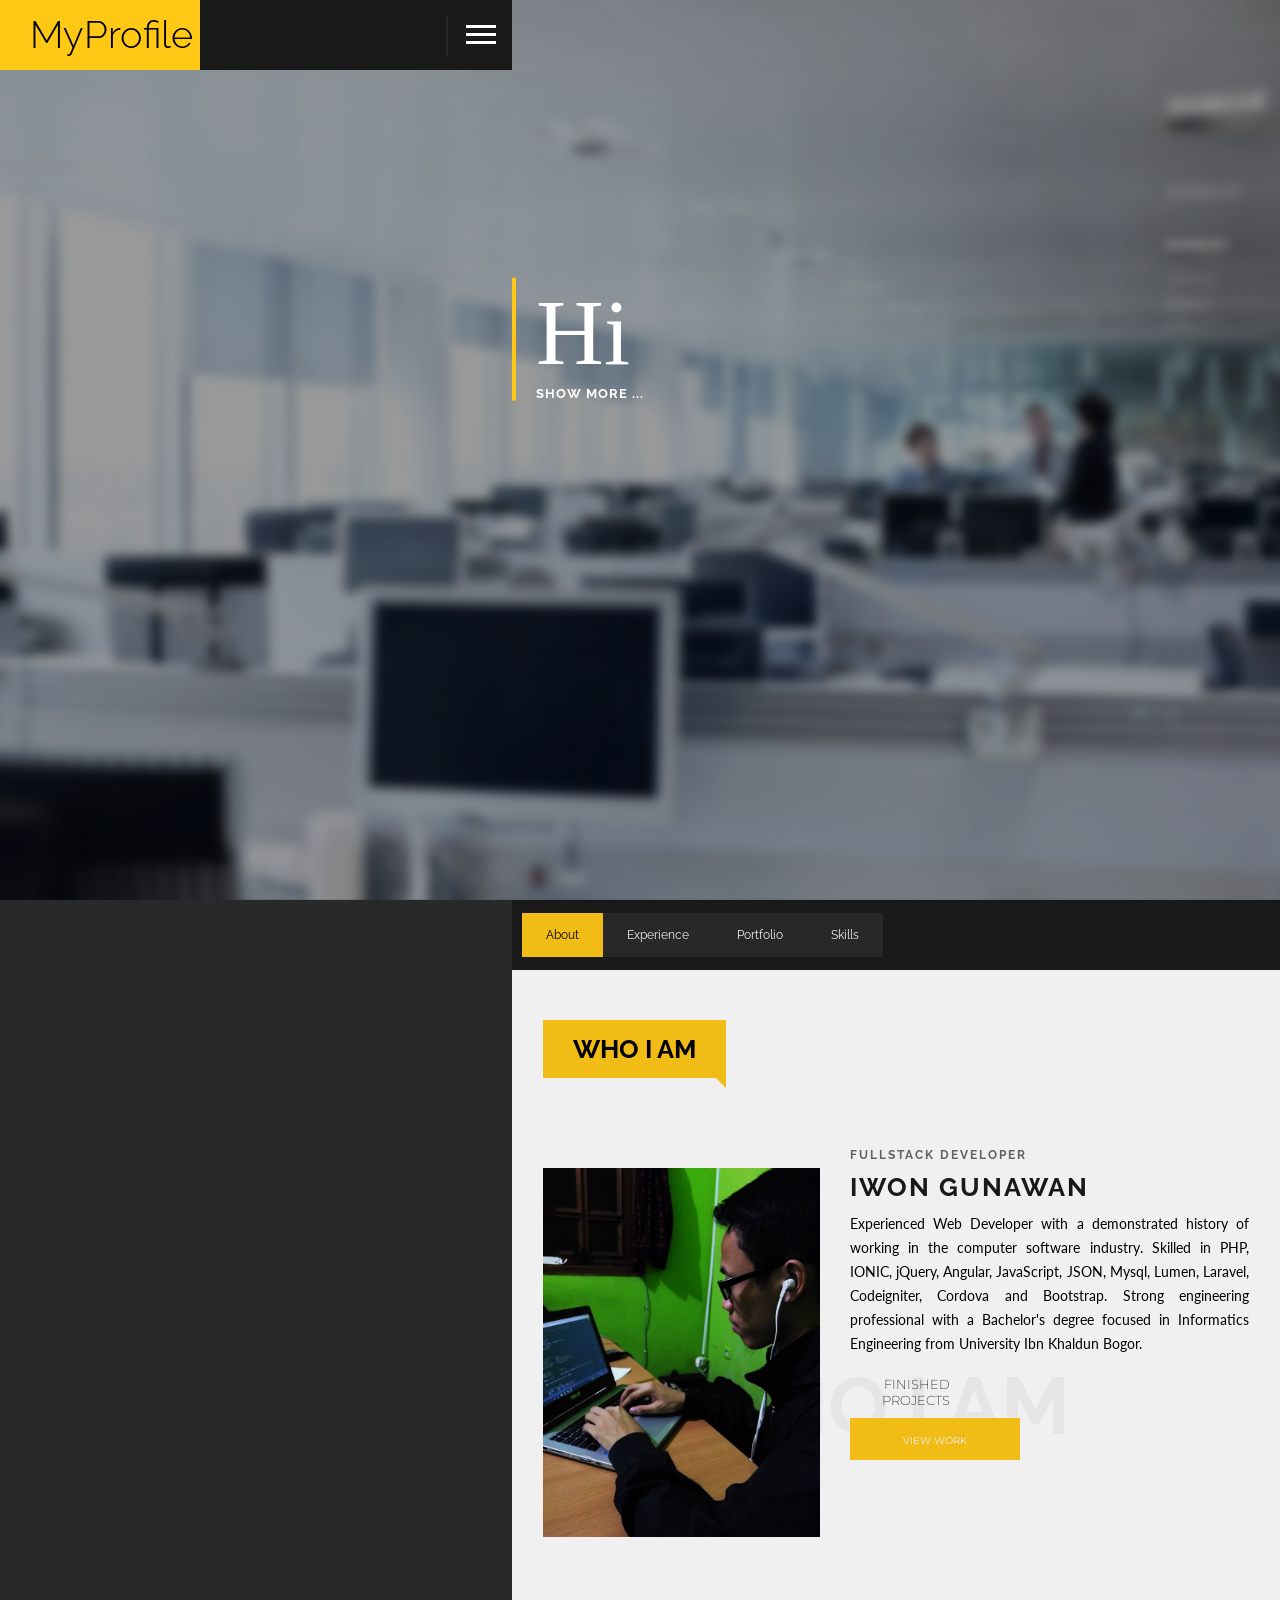
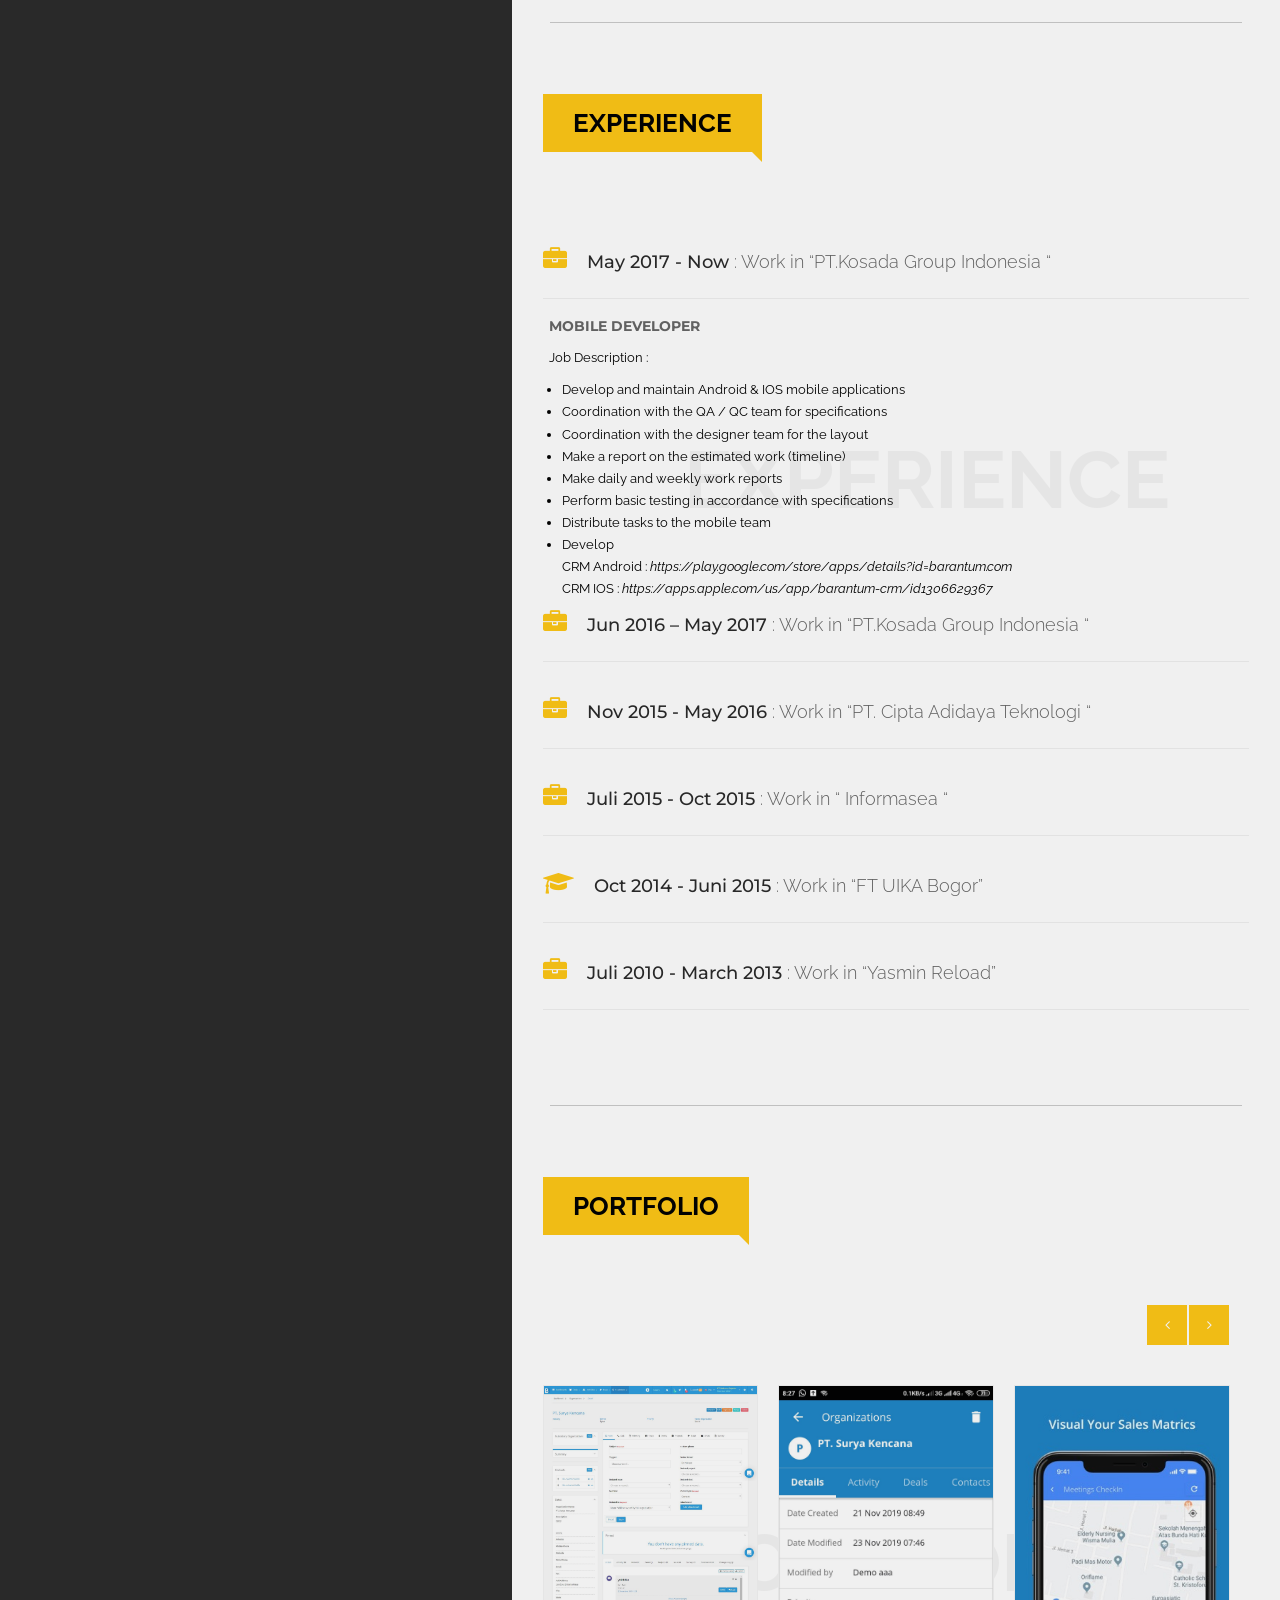
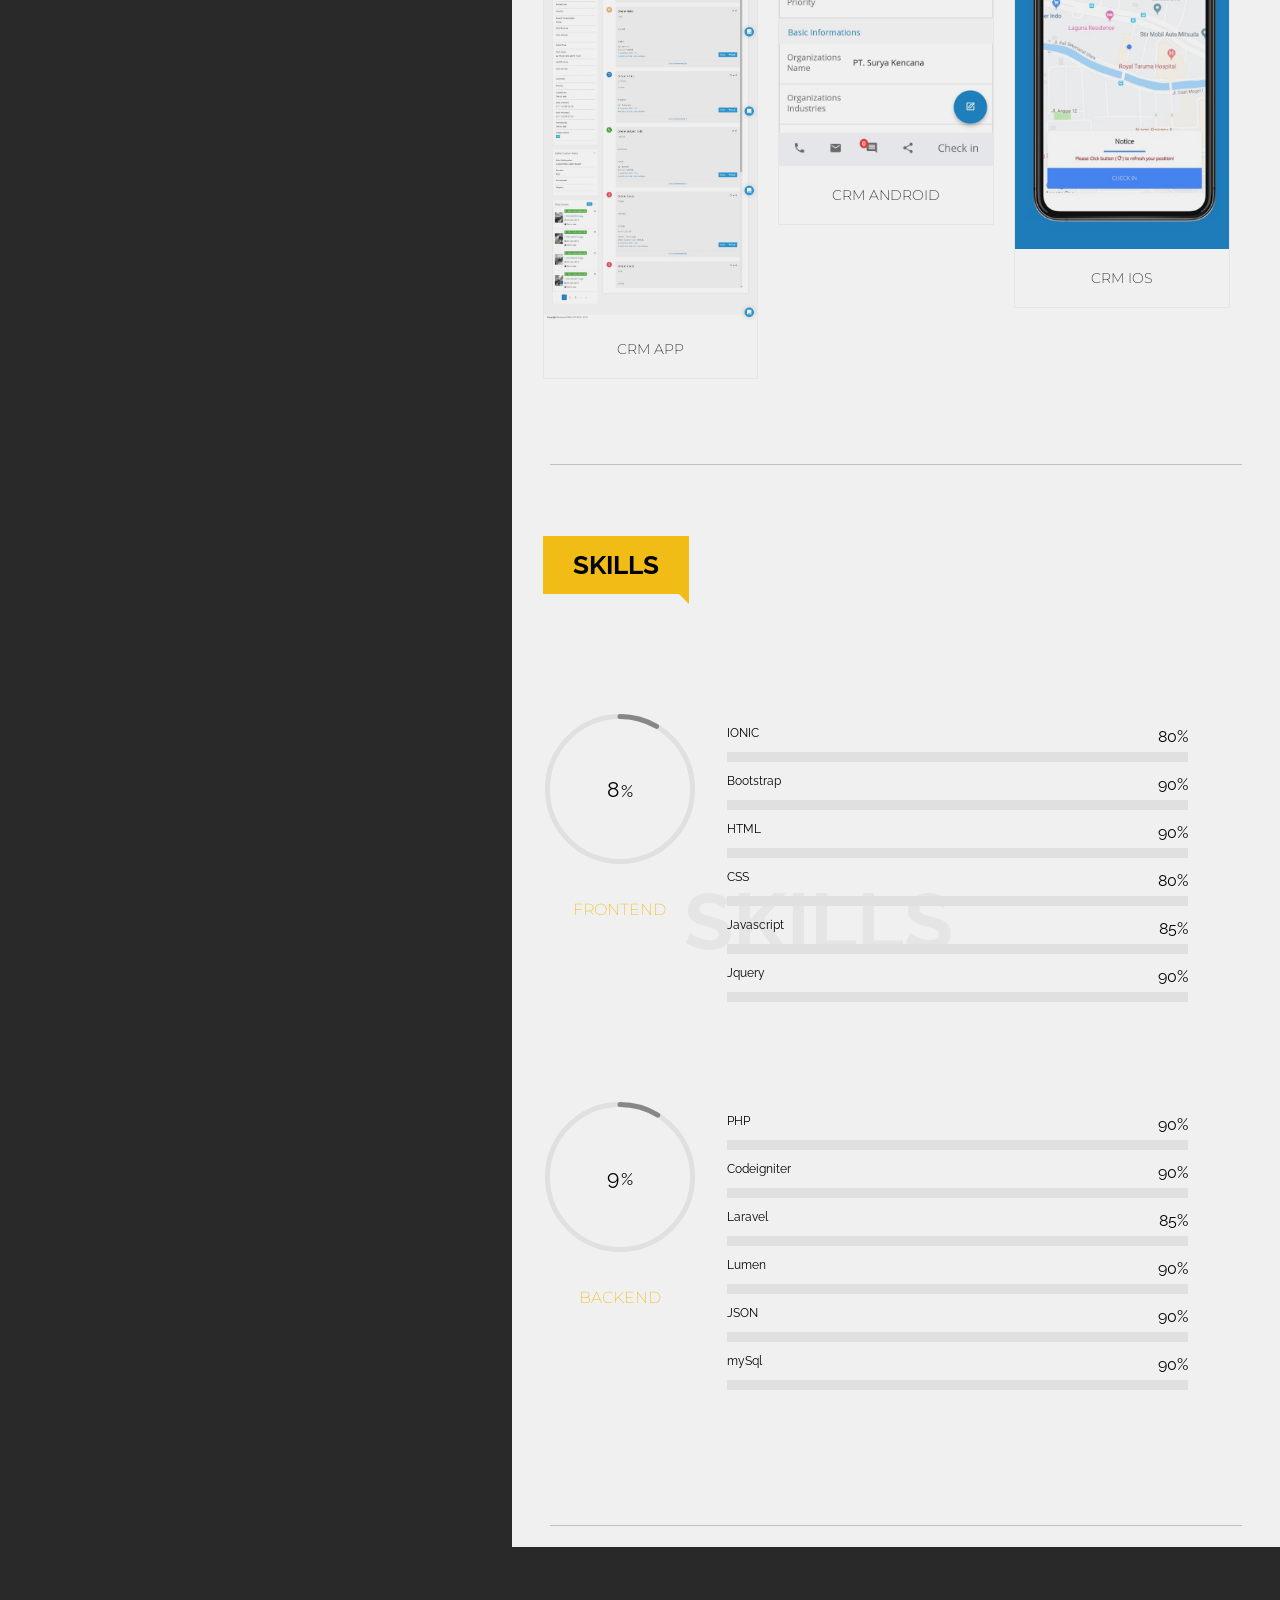
==== index.html @ 625cc757 "Merge branch 'master' of https://github.com/IwonGunawan/iwongunawan.github.io # Conflicts: #	index.h" ====
<!DOCTYPE html>
<html class="no-js"  dir="ltr" lang="en-US">
<head>
  <meta charset="utf-8" />
  <meta name="viewport" content="width=device-width, initial-scale=1.0, minimum-scale=1.0, maximum-scale=1.0, user-scalable=no">
  
  <title>My Profile</title>       
  <link rel="shortcut icon" href="image/icon/favicon_logo.png" type="image/x-icon" />
	
  <link rel='stylesheet' href="css/custome.css" type="text/css" >
  <link rel='stylesheet' href='css/styles.css' id='contact-form-7-css' type='text/css' media='all' />
  <link rel='stylesheet' href='css/reset.css' id='reset-css' type='text/css' media='all' />
  <link rel='stylesheet' href='css/plugins.css' id='plugins-css' type='text/css' media='all' />
  <link rel='stylesheet' href='css/style.css' id='style-css' type='text/css' media='all' />
  <link rel='stylesheet' href='css/color.css' id='color-css' type='text/css' media='all' />
  <link rel="stylesheet" type="text/css" href='vendor/font-awesome-4.7.0/css/font-awesome.min.css'>

  <script type='text/javascript' src='js/jquery.js'></script>
  <script type='text/javascript' src='js/jquery-migrate.min.js'></script>
<body>

<!--================= LOADING START ================-->
<div class="loader-holder">
    <div class="loader-inner loader-vis">
        <div class="loader"></div>
    </div>
</div>
		
<div id="main">
    <!--=============== HEADER ===============-->	
    <header>
        <div class="logo-holder">
        <a href="#" >
            <h2>MyProfile</h2>
        </a>
        </div>
        <div class="nav-button">
        <span  class="nos"></span>
        <span class="ncs"></span>
        <span class="nbs"></span>
        </div>
    </header>
    <!-- END HEADER -->

    <div id="wrapper">
        <div class="content-holder scale-bg2">

          <!--=============== LEFT NAVIGATION===============-->
					<div class="nav-inner isDown">
						<div class="nav-decor nav-decor-tl"></div>
						<div class="nav-decor nav-decor-br"></div>
						<div class="overlay"></div>
						<nav>
							<!-- start main nav -->
							<ul class="">
								<li id="menu-item-216"  class="menu-item menu-item-type-post_type menu-item-object-page" > <a class="custom-scroll-link" href="#about-2" data-toggle="my-scrollspy-2">
									About</a></li>
								<li id="menu-item-219"  class="menu-item menu-item-type-post_type menu-item-object-page" > <a class="custom-scroll-link" href="#resume" data-toggle="my-scrollspy-2">
									Resume</a></li>
								<li id="menu-item-221"  class="menu-item menu-item-type-post_type menu-item-object-page" > <a class="custom-scroll-link" href="#portfolio" data-toggle="my-scrollspy-2">
									Portfolio</a></li>
								<li id="menu-item-223"  class="menu-item menu-item-type-post_type menu-item-object-page" > <a class="custom-scroll-link" href="#skills" data-toggle="my-scrollspy-2">
									Skills</a></li>
							</ul>
						</nav>      
					</div>
					<!-- END LEFT-NAVIGATION -->

          <!--=============== PAGE FIRST : Hi===============-->
          <div class="hero-wrapper">
						<div class="section-parallax" data-top-bottom="transform: translateY(450px);" data-bottom-top="transform: translateY(-450px);">
						    <div class="media-container">
					        <div class='bg' style=background-image:url('image/1970-offfice.jpg') width='1200' height='793'></div>								
					        <div class="overlay"></div>
						    </div>
							
							<div class="hero-title">
					        <div class="hero-wrap" data-top-bottom="transform: translateY(-150px);" data-bottom-top="transform: translateY(150px);">
					            <h3>Hi</h3>
					            <div class="clearfix"></div>
					            <h4><a href="#sec1" class="custom-scroll-link">Show More ...</a></h4>
					        </div>
					    </div>
						</div>          
					</div>
					<!-- END PAGE-FIRST -->

          <div class="fixed-column">
              <div class="bg-wrapper">
              <div class="bg bg-scroll"></div>
              <div class="overlay"></div>
              <div class="bg-title"><span></span></div>
              </div>
          </div>
            
          <div class="wrapper-inner home-wrap">
		          <!--=============== SCROLL PAGE NAVIGATION ===============-->
              <div class="scroll-nav-holder">
                <nav class="scroll-nav">
                	<!-- 
                		data-bgscr="assets/images/frontend/aboutus.jpg"
                		1257832_97691437.jpg
                		it-services.jpg
                		about_us_Comp.jpg
                		-->
						    <ul>								     
						      <li>
										<a class="scroll-link fbgs" href="#about-2" data-bgscr="" data-bgtex="About Me">
										<span>About</span></a></li>																     
								  <li>
										<a class="scroll-link fbgs" href="#resume" data-bgscr="" data-bgtex="My Experience">
										<span>Experience</span></a></li>																     
								  <li>
										<a class="scroll-link fbgs" href="#portfolio" data-bgscr="" data-bgtex="My Portfolio">
										<span>Portfolio</span></a></li>																	     
								  <li>
										<a class="scroll-link fbgs" href="#skills" data-bgscr="" data-bgtex="My skills">
										<span>Skills</span></a></li>									
						    </ul>
								</nav>                
							</div>
							<!-- END SCROLL-PAGE-NAVIGATION -->


              <div class="content" id="sec1">
			          <!--=============== ABOUT ===============-->
								<section id="about-2">
								    
									<div class="container">
										<div class="section-title">
											<div class="sect-subtitle" data-top-bottom="transform: translateY(-300px);" data-bottom-top="transform: translateY(300px);">
												<span>Who i am</span>
											</div>
											<h3>Who i am </h3>
										</div>
																
										<div class="wrapper-content">			
											<div  class="vc_row wpb_row vc_row-fluid">
												<div class="vc_col-sm-5 wpb_column vc_column_container ">
													<div class="wpb_wrapper">
													<div class="sec-image post-media ">
													<img src="image/image1.jpg" style="width:;height:;float:none;margin:;padding:;position:inherit;top:;bottom:;right:;left:;" alt="img" class="img-responsive"/>
													</div>
													</div> 
												</div> 
												<div class="vc_col-sm-7 wpb_column vc_column_container ">
													<div class="wpb_wrapper">
													   <div class="text-title ">
															 <h2 id="about_name" style="font-size: 12px">FullStack Developer</h2>
														 </div>
												           
													   <div class="text-title ">
															 <h3 id="about_jobs">
															 	Iwon Gunawan
															 </h3>
														 </div>
												            
													     <div class="sec-text ">
													     	<p id="about_content">
													     		Experienced Web Developer with a demonstrated history of working in the computer software industry. Skilled in PHP, IONIC, jQuery, Angular, JavaScript, JSON, Mysql, Lumen, Laravel, Codeigniter, Cordova and Bootstrap. Strong engineering professional with a Bachelor's degree focused in Informatics Engineering from University Ibn Khaldun Bogor. 
													     	</p>
												           
													    <div class="sec-button">
																<div class="inline-facts-holder">
																	<div class="inline-facts">
																		<div class="milestone-counter">
																			<div class="stats animaper">
																				<div class="num" data-content="27" data-num="27"></div><h6>Finished projects</h6>
																			</div>
																		</div>
																	</div>
																</div>
																<a class="btn hide-icon" href="#" target="_blank" id="about_view"><i class="fa fa-angle-right"></i><span>View Work</span></a>
															</div>

													</div> 
												</div> 
											</div>		
										</div>	
									</div>                    
								</section> 
								<!-- END ABOUT -->
								
								<div class="section-separator2"></div>

			          <!--=============== RESUME ===============-->
                <section id="resume">
									<div class="container">
										<div class="section-title">
											<div class="sect-subtitle" data-top-bottom="transform: translateY(-300px);" data-bottom-top="transform: translateY(300px);">
											<span>Experience</span>
											</div>
										    <h3>Experience</h3>
										</div>	
										
										<div class="wrapper-content">			
										<div  class="vc_row wpb_row vc_row-fluid">
										<div class="vc_col-sm-12 wpb_column vc_column_container ">
										<div class="wpb_wrapper">
										<div class="sec-resume "><div class="accordion" data-name="1">
											<div class="accordion-title transition">
												<h5><a href="#"><i class="fa fa-briefcase"></i>May 2017 - Now <span> : </span><span>Work in &#8220;PT.Kosada Group Indonesia &#8220;</span></a></h5></div>
												<div class="accordion-inner">
													<h4><b>Mobile Developer</b></h4>

														Job Description :
														<ul>
															<li>Develop and maintain Android & IOS mobile applications</li>
															<li>Coordination with the QA / QC team for specifications</li>
															<li>Coordination with the designer team for the layout</li>
															<li>Make a report on the estimated work (timeline)</li>
															<li>Make daily and weekly work reports</li>
															<li>Perform basic testing in accordance with specifications</li>
															<li>Distribute tasks to the mobile team</li>
															<li>Develop <br/>
																CRM Android : <i>https://play.google.com/store/apps/details?id=barantum.com</i> <br />
																CRM IOS : <i>https://apps.apple.com/us/app/barantum-crm/id1306629367</i>
															</li>
														</ul>
												</div>

											<div class="accordion-title transition">
												<h5><a href="#"><i class="fa fa-briefcase"></i>Jun 2016 – May 2017<span> : </span><span>Work in &#8220;PT.Kosada Group Indonesia &#8220;</span></a></h5></div>
												<div class="accordion-inner">
													<h4><b>Web Developer</b></h4>

														Job Description :
														<ul>
															<li>Develop and maintain CRM applications</li>
															<li>Make a report on the estimated work (timeline)</li>
															<li>Make daily and weekly work reports</li>
															<li>Develop <br/>
																Landing Page : <i>https://barantum.com/</i> <br />
																CRM Apps : <i>https://crm.barantum.com/</i> <br/>
																Admin Barantum : <i>https://admin.barantum.com/</i> <br/>
															</li>
														</ul>
												</div>

											<div class="accordion-title transition">
												<h5><a href="#"><i class="fa fa-briefcase"></i>Nov 2015 - May 2016 <span> : </span><span>Work in &#8220;PT. Cipta Adidaya Teknologi &#8220;</span></a></h5></div>
												<div class="accordion-inner">
													<h4><b>Mobile Developer</b></h4>

														Job Description :
														<ul>
															<li>Develop and maintain applications</li>
															<li>Make a report on the estimated work (timeline)</li>
															<li>Make daily and weekly work reports</li>
															<li>coordination with client</li>
															<li>presentation of the results of system development</li>
															<li>Develop <br/>
																e-letter LEMSANEG<br />
																bank soal LEMSANEG<br />
																e-absensi LEMSANEG<br />
															</li>
														</ul>
												</div>

											<div class="accordion-title transition">
												<h5><a href="#"><i class="fa fa-briefcase"></i>Juli 2015 - Oct 2015 <span> : </span><span>Work in &#8220; Informasea &#8220;</span></a></h5></div>
												<div class="accordion-inner">
													<h4><b>Mobile Programming</b></h4>

														Job Description :
														<ul>
															<li>Develop and maintain Informasea.com applications</li>
															<li>Make a report on the estimated work (timeline)</li>
															<li>Make daily and weekly work reports</li>
															<li>Develop <br/>
																informasea app : <i>https://informase.com</i> <br />
																informasea alpha : <i>https://alpha.informasea.com</i> <br/>
																informasea agent : <i>https://agent.informasea.com</i>
															</li>
														</ul>
												</div>
											
											<div class="accordion-title transition">
												<h5><a href="#"><i class="fa fa-graduation-cap"></i>Oct 2014 - Juni 2015 <span> : </span><span>Work in &#8220;FT UIKA Bogor&#8221;</span></a></h5></div>
												<div class="accordion-inner">
													<h4><b>Web Programming</b></h4>
												</div>

											<div class="accordion-title transition">
												<h5><a href="#"><i class="fa fa-briefcase"></i>Juli 2010 - March 2013 <span> : </span><span>Work in &#8220;Yasmin Reload&#8221;</span></a></h5></div>
												<div class="accordion-inner">
													<h4><b>Admin Server Pulsa</b></h4>
												</div>


										</div></div>
										</div> 
										</div> 
										</div>
										</div>	
									</div>                    
								</section> 
								<!-- END RESUME -->
              	
              	<div class="section-separator2"></div>
								
			          <!--=============== PORTFOLIO ===============-->
                <section id="portfolio">
									<div class="container">
										<div class="section-title">
											<div class="sect-subtitle" data-top-bottom="transform: translateY(-300px);" data-bottom-top="transform: translateY(300px);">
											<span>Portfolio</span>
											</div>
											<h3>Portfolio</h3>
										</div>
												
									    <div class="wrapper-content">		
											<div  class="vc_row wpb_row vc_row-fluid">
											<div class="vc_col-sm-12 wpb_column vc_column_container ">
											<div class="wpb_wrapper">
											<div class="sec-services ">
												<div class="carous-holder ser-carous-holder">
													<div class=" customNavigation">
														<a class="next-slide transition"><i class="fa fa-angle-right"></i></a>
														<a class="prev-slide transition"><i class="fa fa-angle-left"></i></a>
													</div>
													<div class="clearfix"></div>
														<div class="owl-carousel services-carusel">
																					<div class="item">
																<div class="services-box box-item-holder"><div class="grid-item-holder services-image"><div class="folio-img"></span><img src="image/portfolio/barantum_crm_3.jpg" alt="" /></div></div><div class="services-box-info">
																<h4>CRM App </h4>
																<!-- <p></p> -->
																</div></div>
															</div>
																					<div class="item">
																<div class="services-box box-item-holder"><div class="grid-item-holder services-image"><div class="folio-img"><img src="image/portfolio/barantum_android.jpg" alt="" /></div></div><div class="services-box-info">
																<h4>CRM Android </h4>
																<!-- <p></p> -->
																</div></div>
															</div>
																					<div class="item">
																<div class="services-box box-item-holder"><div class="grid-item-holder services-image"><div class="folio-img"><img src="image/portfolio/barantum_ios.jpg" alt="" /></div></div><div class="services-box-info">
																<h4>CRM IOS </h4>
																<!-- <p></p> -->
																</div></div>
															</div>
																					<div class="item">
																<div class="services-box box-item-holder"><div class="grid-item-holder services-image"><div class="folio-img"></span><img src="image/portfolio/krabatsumbawa.jpg" alt="" /></div></div><div class="services-box-info">
																<h4>Kredit Sahabat Kabupaten Sumbawa </h4>
																</div></div>
															</div>
																					<div class="item">
																<div class="services-box box-item-holder"><div class="grid-item-holder services-image"><a class></a><div class="folio-img"></span><img src="image/portfolio/geoportalbankdata.jpg" alt="" /></div></div><div class="services-box-info">
																<h4>Geoportal Bank Data Kabupaten Sumbawa </h4>
																<!-- <p></p> -->
																</div></div>
															</div>
																					<div class="item">
																<div class="services-box box-item-holder"><div class="grid-item-holder services-image"><div class="folio-img"></span><img src="image/portfolio/barantum_landing_1.jpg" alt="" /></div></div><div class="services-box-info">
																<h4>Barantum Landing Page </h4>
																<!-- <p></p> -->
																</div></div>
															</div>
																					<div class="item">
																<div class="services-box box-item-holder"><div class="grid-item-holder services-image"><div class="folio-img"></span><img src="image/portfolio/barantum_admin.jpg" alt="" /></div></div><div class="services-box-info">
																<h4>Admin Barantum </h4>
																<!-- <p></p> -->
																</div></div>
															</div>
																					<div class="item">
																<div class="services-box box-item-holder"><div class="grid-item-holder services-image"><div class="folio-img"></span><img src="image/portfolio/12_dapok_sumbawa.jpg" alt="" /></div></div><div class="services-box-info">
																<h4>DAPOK BAPPEDA Kab.Sumbawa </h4>
																<!-- <p>DAPOK (Data Pokok) merupakan sebuah sistem yang digunakan oleh BAPPEDA KAB.SUMBAWA untuk memanage dan memonitoring perkembangan data yang ada di kab.sumbawa</p> -->
																</div></div>
															</div>
																					<div class="item">
																<div class="services-box box-item-holder"><div class="grid-item-holder services-image"><div class="folio-img"></span><img src="image/portfolio/11_dapok.jpg" alt="" /></div></div><div class="services-box-info">
																<h4>DAPOK BAPPEDA Kab.Bogor </h4>
																<!-- <p></p> -->
																</div></div>
															</div>
																					<div class="item">
																<div class="services-box box-item-holder"><div class="grid-item-holder services-image"><div class="folio-img"></span><img src="image/portfolio/20_pia.jpg" alt="" /></div></div><div class="services-box-info">
																<h4>Point of Sale </h4>
																<!-- <p>POS merupakan sebuah aplikasi yang digunakan untuk memudahkan bertransaksi, pada umumnya POS digunakan pada Perusahaan Perkantoran, Super/mini market, Restaurant, Hotel atau usaha lainnya.</p> -->
																</div></div>
															</div>
																					<div class="item">
																<div class="services-box box-item-holder"><div class="grid-item-holder services-image"><div class="folio-img"></span><img src="image/portfolio/13_inventory.jpg" alt="" /></div></div><div class="services-box-info">
																<h4>Inventory Gudang PT.Pertamina Training Consulting </h4>
																<!-- <p>Aplikasi inventory ini telah di gunakan oleh Pertamina Training & Consulting yaitu sebuah anak perusahaan PT.Pertamina yang berlokasi di Jakarta Barat.</p> -->
																</div></div>
															</div>
																					<div class="item">
																<div class="services-box box-item-holder"><div class="grid-item-holder services-image"><div class="folio-img"></span><img src="image/portfolio/19_lemsaneg.jpg" alt="" /></div></div><div class="services-box-info">
																<h4>Sistem Informasi Kediklatan LEMSANED </h4>
																<!-- <p>Sistem Informasi (SI) kediklatan adalah sebuah aplikasi yang digunakan untuk manajemen proses kediklatan yang ada di Pusdiklat Lembaga Sandi Negara (Lemsaneg) Ciseeng Kab.Bogor</p> -->
																</div></div>
															</div>
																					<div class="item">
																<div class="services-box box-item-holder"><div class="grid-item-holder services-image"><div class="folio-img"></span><img src="image/portfolio/14_perpustakaan.jpg" alt="" /></div></div><div class="services-box-info">
																<h4>Sistem Informasi Perpustakaan UIKA </h4>
																<!-- <p></p> -->
																</div></div>
															</div>
																					<div class="item">
																<div class="services-box box-item-holder"><div class="grid-item-holder services-image"><div class="folio-img"></span><img src="image/portfolio/16_keminfo.jpg" alt="" /></div></div><div class="services-box-info">
																<h4>Lomba Redesign Website Kominfo </h4>
																<!-- <p></p> -->
																</div></div>
															</div>
																					<div class="item">
																<div class="services-box box-item-holder"><div class="grid-item-holder services-image"><div class="folio-img"></span><img src="image/portfolio/15_sari_asih.jpg" alt="" /></div></div><div class="services-box-info">
																<h4>Lomba Redesign Website RS.Sari Asih </h4>
																<!-- <p></p> -->
																</div></div>
															</div>
																					<div class="item">
																<div class="services-box box-item-holder"><div class="grid-item-holder services-image"><div class="folio-img"></span><img src="image/portfolio/1_fkim.jpg" alt="" /></div></div><div class="services-box-info">
																<h4>Portal Berita FKIM UIKA </h4>
																<!-- <p></p> -->
																</div></div>
															</div>
																					<div class="item">
																<div class="services-box box-item-holder"><div class="grid-item-holder services-image"><div class="folio-img"></span><img src="image/portfolio/18_rumah_taaruf.jpg" alt="" /></div></div><div class="services-box-info">
																<h4>Sistem Informasi Rumah Taaruf </h4>
																<!-- <p></p> -->
																</div></div>
															</div>
																					<div class="item">
																<div class="services-box box-item-holder"><div class="grid-item-holder services-image"><div class="folio-img"></span><img src="image/portfolio/17_skpi_uika.jpg" alt="" /></div></div><div class="services-box-info">
																<h4>SKPI UIKA Bogor </h4>
																<!-- <p>skpi merupakan surat keterangan pendamping ijazah yang berfungsi bagi alumni untuk mendampingi ijazah yang sudah didapat.</p> -->
																</div></div>
															</div>
																					<div class="item">
																<div class="services-box box-item-holder"><div class="grid-item-holder services-image"><div class="folio-img"></span><img src="image/portfolio/10_kornita.jpg" alt="" /></div></div><div class="services-box-info">
																<h4>Pesta sains SMA Kornita Bogor </h4>
																<!-- <p></p> -->
																</div></div>
															</div>
																					<div class="item">
																<div class="services-box box-item-holder"><div class="grid-item-holder services-image"><div class="folio-img"></span><img src="image/portfolio/9_ekindos.jpg" alt="" /></div></div><div class="services-box-info">
																<h4>E-Kinerja Dosen FT UIKA Bogor </h4>
																<!-- <p></p> -->
																</div></div>
															</div>
																					<div class="item">
																<div class="services-box box-item-holder"><div class="grid-item-holder services-image"><div class="folio-img"></span><img src="image/portfolio/8_sp_penyakit.jpg" alt="" /></div></div><div class="services-box-info">
																<h4>Sistem Informasi Identifikasi GAY </h4>
																<!-- <p></p> -->
																</div></div>
															</div>
																					<div class="item">
																<div class="services-box box-item-holder"><div class="grid-item-holder services-image"><div class="folio-img"></span><img src="image/portfolio/7_calon_guru.jpg" alt="" /></div></div><div class="services-box-info">
																<h4>Sistem Informasi Seleksi Guru YAYASAN BIRRUL WAALIDAIN Bogor  </h4>
																<!-- <p></p> -->
																</div></div>
															</div>
																					<div class="item">
																<div class="services-box box-item-holder"><div class="grid-item-holder services-image"><div class="folio-img"></span><img src="image/portfolio/4_sipsu.jpg" alt="" /></div></div><div class="services-box-info">
																<h4>Sistem informasi pengarsipan dokumen UIKA Bogor </h4>
																<!-- <p></p> -->
																</div></div>
															</div>
																					<div class="item">
																<div class="services-box box-item-holder"><div class="grid-item-holder services-image"><div class="folio-img"></span><img src="image/portfolio/3_eis.jpg" alt="" /></div></div><div class="services-box-info">
																<h4>Sistem Informasi Identifikasi Penyakit Dinas Kesehatan Kota Bogor </h4>
																<!-- <p></p> -->
																</div></div>
															</div>
																					<div class="item">
																<div class="services-box box-item-holder"><div class="grid-item-holder services-image"><div class="folio-img"></span><img src="image/portfolio/2_sp_tirecord.jpg" alt="" /></div></div><div class="services-box-info">
																<h4>Sistem Rekomendasi Kerusakan Mesin Tirecord PT.Kordsa Global </h4>
																<!-- <p></p> -->
																</div></div>
															</div>
																					<div class="item">
																<div class="services-box box-item-holder"><div class="grid-item-holder services-image"><div class="folio-img"></span><img src="image/portfolio/6_sp_printer.jpg" alt="" /></div></div><div class="services-box-info">
																<h4>Sistem Identifikasi Keruskan Printer di Veneta System </h4>
																<!-- <p></p> -->
																</div></div>
															</div>
																					<div class="item">
																<div class="services-box box-item-holder"><div class="grid-item-holder services-image"><div class="folio-img"></span><img src="image/portfolio/5_kinerja_guru.jpg" alt="" /></div></div><div class="services-box-info">
																<h4>Sistem Informasi Kinerja Guru SMK Permata Bogor </h4>
																<!-- <p></p> -->
																</div></div>
															</div>

														</div></div></div>
											</div> 
											</div> 
											</div>
									    </div>	
									</div>                    
								</section>
								<!-- END PORTFOLIO -->
              	
              	<div class="section-separator2"></div>
	 							
			          <!--=============== SKILLS ===============-->
                <section id="skills">
									<div class="container">
										<div class="section-title">
										    <div class="sect-subtitle" data-top-bottom="transform: translateY(-300px);" data-bottom-top="transform: translateY(300px);">
											<span>Skills</span>
										    </div>
											<h3>Skills</h3>
									    </div>
												
									    <div class="wrapper-content">
													
									    	<div  class="vc_row wpb_row vc_row-fluid">
									<div class="vc_col-sm-12 wpb_column vc_column_container ">
									<div class="wpb_wrapper">
										<div class="piechart-holder animaper " data-skcolor="#8F8F8F">
											<div class="row">
												<div class="piechart col-md-3">
													<span class="chart" data-percent="86"><span class="percent"></span></span>
													<div class="clearfix"></div>
													<div class="skills-description"><h4>Frontend</h4></div>
												</div>

												<div class="col-md-8">
													<div class="skillbar-box animaper">
														<div class="custom-skillbar-title"><span>IONIC </span></div><div class="skill-bar-percent">80%</div><div class="skillbar-bg" data-percent="80%"><div class="custom-skillbar"></div></div>
														<div class="custom-skillbar-title"><span>Bootstrap </span></div><div class="skill-bar-percent">90%</div><div class="skillbar-bg" data-percent="90%"><div class="custom-skillbar"></div></div>
														<div class="custom-skillbar-title"><span>HTML </span></div><div class="skill-bar-percent">90%</div><div class="skillbar-bg" data-percent="90%"><div class="custom-skillbar"></div></div>
														<div class="custom-skillbar-title"><span>CSS </span></div><div class="skill-bar-percent">80%</div><div class="skillbar-bg" data-percent="80%"><div class="custom-skillbar"></div></div>
														<div class="custom-skillbar-title"><span>Javascript </span></div><div class="skill-bar-percent">85%</div><div class="skillbar-bg" data-percent="85%"><div class="custom-skillbar"></div></div>
														<div class="custom-skillbar-title"><span>Jquery </span></div><div class="skill-bar-percent">90%</div><div class="skillbar-bg" data-percent="90%"><div class="custom-skillbar"></div></div>
													</div>
												</div>
											</div>
										</div>

										<div class="piechart-holder animaper " data-skcolor="#8F8F8F">
											<div class="row">
												<div class="piechart col-md-3">
													<span class="chart" data-percent="89"><span class="percent"></span></span>
													<div class="clearfix"></div>
													<div class="skills-description"><h4>Backend</h4></div>
												</div>
												<div class="col-md-8">
													<div class="skillbar-box animaper">
														<div class="custom-skillbar-title"><span>PHP </span></div><div class="skill-bar-percent">90%</div><div class="skillbar-bg" data-percent="90%"><div class="custom-skillbar"></div></div>
														<div class="custom-skillbar-title"><span>Codeigniter </span></div><div class="skill-bar-percent">90%</div><div class="skillbar-bg" data-percent="90%"><div class="custom-skillbar"></div></div>
														<div class="custom-skillbar-title"><span>Laravel </span></div><div class="skill-bar-percent">85%</div><div class="skillbar-bg" data-percent="85%"><div class="custom-skillbar"></div></div>
														<div class="custom-skillbar-title"><span>Lumen </span></div><div class="skill-bar-percent">90%</div><div class="skillbar-bg" data-percent="90%"><div class="custom-skillbar"></div></div>
														<div class="custom-skillbar-title"><span>JSON </span></div><div class="skill-bar-percent">90%</div><div class="skillbar-bg" data-percent="90%"><div class="custom-skillbar"></div></div>
														<div class="custom-skillbar-title"><span>mySql </span></div><div class="skill-bar-percent">90%</div><div class="skillbar-bg" data-percent="90%"><div class="custom-skillbar"></div></div>
													</div>
												</div>
											</div>
										</div>

									</div> 
									</div> 
									</div>
										
									    </div>	
									</div>                    
								</section>
              	<!-- END SKILLS -->
              	
              	<div class="section-separator2"></div>   
		     	 	 	</div> <!-- end .content -->
          </div>  <!-- end .wrapper-inner home-wrap --> 

          <div class="height-emulator"></div>	                 
            

          <footer>
            <div class="container">
					    <div class="row">
					        <div class="col-md-4"><div id="custom_social_dewidget-1" class="widget footer-info spo-footer-widget text-left widget_custom_social_dewidget">
					            <h4 class="spo-footer-widget-title">Find me</h4>
					            <div class="footer-social">
				                <ul>
			                    <li><a href="https://github.com/IwonGunawan" target="_blank"><i class="fa fa-github"></i></a></li>
			                    <li><a href="https://www.facebook.com/igun91" target="_blank"><i class="fa fa-facebook"></i></a></li>
			                    <li><a href="https://twitter.com/iwon_n" target="_blank"><i class="fa fa-twitter"></i></a></li>
			                    <li><a href="https://www.linkedin.com/in/iwon-gunawan-6988b1106?trk=hp-identity-headline" target="_blank"><i class="fa fa-linkedin"></i></a></li>
				                </ul>
					            </div></div>
					        </div>
					        <div class="col-md-4"><div id="custom_contact_dewidget-1" class="widget footer-info spo-footer-widget text-left widget_custom_contact_dewidget">
					            <h4 class="spo-footer-widget-title">Contact info</h4>
					            <ul class="footer-contacts">
				                <li><a href=""><i class="fa fa-phone"></i> +6289-884-293-90</a></li>
				                <li><a href=""><i class="fa fa-motorcycle"></i> Bogor, Jawa Barat</a></li>
				                <li><a href="" style="text-transform:lowercase"><i class="fa fa-envelope-o"></i> iwongunawan@gmail.com</a></li>
					            </ul></div>
					        </div>
					    </div> <!-- .row -->
						</div> <!-- .container -->
    				
						<div class="to-top-holder copyright" >
							<div class="container">
							<p style="text-transform:lowercase">
							©2016 Developed by <a href="#" target="_blank">dot</a> | Page Rendered : 0.0493 seconds
							</p>
							<div class="to-top"> <i class="fa fa-angle-double-up"></i></div>
							</div>
						</div> <!-- .to-top-holder copyright -->          
					</footer>
 
        </div> <!-- .content-holder scale-bg2 -->
    </div> <!-- .wrapper -->
</div> <!-- .main -->


<link rel='stylesheet' href='css/js_composer.css' id='js_composer_front-css' type='text/css' media='all' />
<script type='text/javascript' src='js/comment-reply.min.js'></script>
<script type='text/javascript' src='js/jquery.form.min.js'></script>
<script type='text/javascript' src='js/scripts.js'></script>
<script type='text/javascript' src='js/jquery.min.js'></script>
<script type='text/javascript' src='js/plugins.js'></script>
<script type='text/javascript' src='js/scripts2.js'></script>
<script type='text/javascript' src='js/custom.js'></script>
<script type='text/javascript' src='js/js_composer_front.js'></script>

</body>
</html>
---- css/custome.css ----
img.wp-smiley,
img.emoji {
	display: inline !important;
	border: none !important;
	box-shadow: none !important;
	height: 1em !important;
	width: 1em !important;
	margin: 0 .07em !important;
	vertical-align: -0.1em !important;
	background: none !important;
	padding: 0 !important;
}

.recentcomments a {
	display:inline !important;
	padding:0 !important;
	margin:0 !important;
}

.sect-subtitle span {
    font-size: 80px!important;
}

/*about-2.php*/
#about_name {
		margin:;padding:; color:#666666; font-size:14px; font-weight:bold; line-height:; text-align:left; text-transform:uppercase;
	}
#about_jobs {
	margin:;padding:; color:#191919; font-size:26px; font-weight:bold; line-height:; text-align:left; text-transform:uppercase;
}
#about_content {
	margin:;padding:; color:; font-size:; font-weight:normal; line-height:; text-align:justify; text-transform:none;
}
#about_content_second {
	margin:;padding:; color:; font-size:; font-weight:normal; line-height:; text-align:justify; text-transform:none;
}
#about_view {
	margin:;padding:; background:; color:; border:; border-radius:; font-size:; font-weight:normal; float:left;text-transform:uppercase;
}
#about_blank {
	width:100%;height:50px;float:left; background:; position:inherit; margin:; padding:; border:; border-radius:;
}

.hero-title h4 {
    font-size: 13px !important;
}

.inline-facts h6 {
	margin-top: unset;
	font-family: unset;
	text-transform: unset;
}	

.accordion .accordion-inner ul li {
	float: unset !important;
}
---- css/styles.css ----
div.wpcf7 {
	margin: 0;
	padding: 0;
}

div.wpcf7-response-output {
	margin: 2em 0.5em 1em;
	padding: 0.2em 1em;
}

div.wpcf7 .screen-reader-response {
	position: absolute;
	overflow: hidden;
	clip: rect(1px, 1px, 1px, 1px);
	height: 1px;
	width: 1px;
	margin: 0;
	padding: 0;
	border: 0;
}

div.wpcf7-mail-sent-ok {
	border: 2px solid #398f14;
}

div.wpcf7-mail-sent-ng {
	border: 2px solid #ff0000;
}

div.wpcf7-spam-blocked {
	border: 2px solid #ffa500;
}

div.wpcf7-validation-errors {
	border: 2px solid #f7e700;
}

span.wpcf7-form-control-wrap {
	position: relative;
}

span.wpcf7-not-valid-tip {
	color: #f00;
	font-size: 1em;
	display: block;
}

.use-floating-validation-tip span.wpcf7-not-valid-tip { 
	position: absolute;
	top: 20%;
	left: 20%;
	z-index: 100;
	border: 1px solid #ff0000;
	background: #fff;
	padding: .2em .8em;
}

span.wpcf7-list-item {
	margin-left: 0.5em;
}

.wpcf7-display-none {
	display: none;
}

div.wpcf7 img.ajax-loader {
	border: none;
	vertical-align: middle;
	margin-left: 4px;
}

div.wpcf7 div.ajax-error {
	display: none;
}

div.wpcf7 .placeheld {
	color: #888;
}
---- css/style.css ----
@charset "utf-8";
/*======================================

 [ -Main Stylesheet-
  Theme: Bionick
  Version: 1.0
  Last change: 18/06/2015 ]
  	+++Fonts +++
	++++General Styles++++
	++++Typography ++++
	++++Page preload ++++
	++++Content Styles ++++
	++++Loader ++++
	++++Header ++++
	++++Navigation ++++
	++++Home  ++++
	++++Section title+++++
	++++Button +++++
	++++Slider / Carousel++++
	++++Facts ++++
	++++Resume ++++
	++++Services ++++
	++++Skills  ++++
	++++Testimonials ++++
	++++Footer ++++
	++++Twitter ++++
	++++Portfolio ++++
	++++Share ++++
	++++Contacts ++++
	++++Blog ++++
	++++Responsive ++++
*/
/*-------------Import fonts ---------------------------------------*/
@import url(https://fonts.googleapis.com/css?family=Lato:400,700,900|Raleway:400,800,900,600,700,500|Montserrat:400,700);
@font-face {
    font-family: 'bebas_neuebold';
    src: url('../fonts/bebasneue_bold-webfont.eot');
    src: url('../fonts/bebasneue_bold-webfont.eot?#iefix') format('embedded-opentype'),
         url('../fonts/bebasneue_bold-webfont.woff2') format('woff2'),
         url('../fonts/bebasneue_bold-webfont.woff') format('woff'),
         url('../fonts/bebasneue_bold-webfont.ttf') format('truetype'),
         url('../fonts/bebasneue_bold-webfont.svg#bebas_neuebold') format('svg');
    font-weight: normal;
    font-style: normal;

}
/*-------------General Style---------------------------------------*/
html{
	overflow-x:hidden !important;
	height:100%;
}
body{
	margin: 0;
	padding: 0;
	font-family: 'Raleway', sans-serif;
	font-weight: 400;
	font-size: 12px;
	color: #000;
	background:#292929;
	height:100%;
	text-align:center;
}
@-o-viewport {width: device-width;}
@-ms-viewport {width: device-width;}
@viewport {width: device-width;}
/*--------------Typography--------------------------------------*/
h1 {
	font-size: 4.46666666667em;
	text-transform: uppercase;
	font-weight: 400;
	line-height: 1.17em;
}
h2 {
	font-size: 3.2em;
	font-weight: 300;
}
h3 {
	font-size: 1em;
}
h4 {
	font-size: 0.9em;
	font-weight: 200;
}
h5 {
	font-size: 0.8em;
	font-weight: 200;
}
h6 {
	font-size: 0.6em;
	font-weight: 200;
}
p {
	text-align:left;
	font-size:14px;
	line-height:24px;
	padding-bottom:10px;
	font-family: 'Lato', sans-serif;
	color: #000;
}
blockquote {
	float:left;
	padding: 10px 20px;
	margin: 0 0 20px;
	font-size: 17.5px;
	border-left: 15px solid #eee;
}
blockquote p {
	font-family: Georgia, "Times New Roman", Times, serif;
	font-style:italic;
	color:#494949;
}
/* ---------Content Styles--------------------------------------*/
#main{
	height:100%;
	width:100%;
	position:absolute;
	top:0;
	left:0;
	z-index:2;
	opacity:0;
}
#wrapper{
	height:100%;
	margin-left:0;
	vertical-align:top;
	position: absolute;
	left:0;
	top:0;
	right:0;
	z-index:2;
	width:100%;
}
.content-holder{
	vertical-align: top;
	position: absolute;
	left:0;
	top: 0;
	right: 0;
	z-index: 2;
	height: 100%;
	-webkit-transition: all 300ms linear;
    -moz-transition: all 300ms linear;
    -o-transition: all 300ms linear;
    -ms-transition: all 300ms linear;
    transition: all 300ms linear;
}
.scale-bg2{
	opacity:0;
}
.container{
	max-width: 900px;
	width:92%;
	margin:0 auto;
	position: relative;
	z-index:2;
}
.content {
	width:100%;
	position:relative;
	z-index:2;
	float:left;
	height:100%;
}
.full-height {
	height:100%;
}
.wrapper-inner {
	float:right;
	width:60%;
	position:relative;
	background:#fff;
	padding:150px 0 100px;
	z-index:4;
	opacity:0;
}
.home-wrap {
	padding-top:0;
}
.folio-wrap {
	padding:70px 0 0 0;
	background:#292929;
}
.no-padding {
	padding:0 !important;
}
.full-width-wrap {
	width:100%;
	padding-top:70px !important;
}
.full-width-wrap:before {
	content:'';
	position:absolute;
	right:0;
	width:70%;
	background:#191919;
	top:-70px;
	height:70px;
}
.bg {
	position:absolute;
	top:0;
	left:0;
	width:100%;
	height:100%;
	background-size: cover;
	background-attachment: scroll  ;
	background-position: center  ;
	background-repeat:repeat;
	background-origin: content-box;
}
.full-height-parallax {
	position: absolute;
	top:0;
	left:0;
	width:100%;
	height:100%;
	overflow:hidden;
	z-index:2;
}
.respimg {
	width:100%;
	height:auto;
}
.overlay {
	position:absolute;
	top:0;
	left:0;
	width:100%;
	height:100%;
	background:#000;
	opacity:0.2;
}
section {
	float:left;
	width:100%;
	position:relative;
	padding:50px 0;
}
.align-text {
	text-align:left;
}
.section-parallax {
	position:absolute;
	top:0;
	left:0;
	width:100%;
	height:100%;
}
.no-border {
	border:none !important;
}
/*------ Fixed column-------------------------------------------------*/
.fixed-column {
	position:fixed;
	top:0;
	left:0;
	width:40%;
	height:100%;
	z-index:3;
	opacity:0;
	-webkit-transform: translate3d(0,0,0);
}
.fixed-column .overlay {
	opacity:0.3;
}
.bg-wrapper  {
	position:absolute;
	top:0;
	left:0;
	width:100%;
	height:100%;
	-webkit-transition: all 0.4s  ease-in-out;
	-moz-transition: all 0.4s ease-in-out;
	-o-transition: all 0.4s ease-in-out;
	-ms-transition: all 0.4s   ease-in-out;
	transition: all 0.4s  ease-in-out;
}
.chbg {
	opacity:0.5;
}
.bg-wrapper:before  , .bg-wrapper:after{
	content:'';
	position:absolute;
	bottom:50px;
	left:50px;
	z-index:2;
	background:rgba(255,255,255,0.51);
}
.bg-wrapper:before {
	width:10px;
	height:70%;
}
.bg-wrapper:after {
	width:70%;
	height:10px;
	margin-left:10px;
}
.bg-title {
	position:absolute;
	bottom:90px;
	left:90px;
	font-size:60px;
	text-align:left;
}
.bg-title span {
	float:left;
	line-height:55px;
	max-width:250px;
	color:rgba(255,255,255,0.91);
	font-weight:bold;
	text-transform:uppercase;
}
.bg-title:before {
	content:'';
	position:absolute;
	bottom:-9px;
	left:0;
	width:100%;
	height:4px;
}
/*------ Header-------------------------------------------------*/
header {
	position:fixed;
	top:0;
	left:0;
	width:40%;
	height:70px;
	background:#191919;
	z-index:10;
	-webkit-transform: translate3d(0,0,0);
}
.logo-holder {
	float:left;
	max-width:200px;
	height:70px;
	position:relative;
	padding:0 30px;
	line-height:70px;
}
/*------ loader-------------------------------------------------*/
 .loader-holder {
	 position:fixed;
	 width:50px;
	 height:50px;
	 top:50%;
	 left:50%;
	 margin-top:-20px;
	 margin-left:-20px;
	 z-index:150;
}
.loader-inner {
	top:0;
	left:0;
	position:absolute;
  	width: 50px;
  	height: 50px;
  	z-index:20;
	-webkit-transition: all 0.4s  ease-in-out;
	-moz-transition: all 0.4s ease-in-out;
	-o-transition: all 0.4s ease-in-out;
	-ms-transition: all 0.4s   ease-in-out;
	transition: all 0.4s  ease-in-out;
}
.loader {
	float:left;
	width: 50px;
	height: 50px;
	border-left:10px solid #191919;
	-webkit-animation: load8 1.1s infinite linear;
	animation: load8 1.1s infinite linear;
}
.loader , .loader:after {
	border-radius: 50%;
	width: 40px;
	height: 40px;
}
@-webkit-keyframes load8 {
  0% {
    -webkit-transform: rotate(0deg);
    transform: rotate(0deg);
  }
  100% {
    -webkit-transform: rotate(360deg);
    transform: rotate(360deg);
  }
}
@keyframes load8 {
  0% {
    -webkit-transform: rotate(0deg);
    transform: rotate(0deg);
  }
  100% {
    -webkit-transform: rotate(360deg);
    transform: rotate(360deg);
  }
}
/* ---------Navigation--------------------------------------*/
.nav-inner {
	position:fixed;
	top:0;
	left:0;
	width:40%;
	height:100%;
	z-index:9;
	visibility: hidden;
	-webkit-transition: all 0.4s ease-in-out;
	-moz-transition: all 0.4s ease-in-out;
	-o-transition: all 0.4s ease-in-out;
	-ms-transition: all 0.4s ease-in-out;
	transition: all 0.4s ease-in-out;
	-webkit-transform: perspective(200px) rotateX(-15deg) scale(0.75);
	-moz-transform: perspective(200px) rotateX(-15deg) scale(0.75);
	-o-transform: perspective(200px) rotateX(-15deg) scale(0.75);
	-ms-transform: perspective(200px) rotateX(-15deg) scale(0.75);
	transform: perspective(200px) rotateX(-15deg) scale(0.75);
	opacity:0;
}
.nav-inner:before {
	content:'';
	position:absolute;
	width:60%;
	height:2px;
	left:20%;
	top:50%;
	z-index:2;
	opacity:0.3;
	-webkit-transform: rotate(-45deg);
	-moz-transform: rotate(-45deg);
	-o-transform: rotate(-45deg);
	-ms-transform: rotate(-45deg);
	transform: rotate(-45deg);
}
.nav-inner.menhov:before {
	-webkit-transform: rotate(45deg);
	-moz-transform: rotate(45deg);
	-o-transform: rotate(45deg);
	-ms-transform: rotate(45deg);
	transform: rotate(45deg);
}
.vismen {
	visibility: visible;
	-webkit-transform: perspective(200px) rotateX(0deg) scale(1.0);
	-moz-transform: perspective(200px) rotateX(0deg) scale(1.0);
	-o-transform: perspective(200px) rotateX(0deg) scale(1.0);
	-ms-transform: perspective(200px) rotateX(0deg) scale(1.0);
	transform: perspective(200px) rotateX(0deg) scale(1.0);
	opacity:1;
}
.nav-inner .overlay {
	opacity:0.8;
}
.nav-inner nav {
	width:100%;
	float:left;
	position:relative;
	top:50%;
	-webkit-transform: translate3d(0,0,0);
}
.nav-inner nav li {
	float:left;
	width:100%;
	padding:5px 0;
	position:relative;
}
.nav-inner nav li:before {
	content:'';
	position:absolute;
	top:0;
	left:0;
	width:100%;
	height:100%;
	background:rgba(255,255,255,0.51);
	opacity:0;
}
.nav-inner nav li a {
	color:#fff;
	font-size:24px;
	text-transform:uppercase;
	font-family: 'Montserrat', sans-serif;
	position:relative;
}
.nav-inner nav li a  , .nav-inner nav li:before  , .nav-inner:before , .nav-inner nav li.subnav a i.subnavicon   {
	-webkit-transition: all 200ms linear;
    -moz-transition: all 200ms linear;
    -o-transition: all 200ms linear;
    -ms-transition: all 200ms linear;
    transition: all 200ms linear;
}
.nav-inner nav li:hover:before {
 	opacity:1;
}
.nav-inner nav li.subnav a i.subnavicon {
	position:absolute;
	bottom:6px;
	right:-100%;
	z-index:5;
	color:#fff;
	font-size:12px;
}
.nav-inner nav li.subnav:hover i.subnavicon {
	-webkit-transform: rotate(90deg);
	-moz-transform: rotate(90deg);
	-o-transform: rotate(90deg);
	-ms-transform: rotate(90deg);
	transform: rotate(90deg);
}
.nav-inner nav li.subnav ul li a i.subnavicon {
	display:none;
}
.scroll-nav-holder {
	float:right;
	width:100%;
	line-height:70px;
	background:#191919;
	position:relative;
	z-index:6;
	top:0
}
.scroll-nav {
	float:left;
	margin-left:10px;
}
.scroll-nav li {
	float:left;
}
.scroll-nav li a {
	padding:15px 24px;
	background:#292929;
	color:#fff;
	position:relative;
	overflow:hidden;
}
.scroll-nav li a span {
	position:relative;
	z-index:2;
}
.scroll-nav li a:before , .nav-button span:before {
	content:'';
	position:absolute;
	top:0;
	left:0;
	height:100%;
	width:0;
	z-index:1;
	-webkit-transition: all 0.2s ease-in-out;
	-moz-transition: all 0.2s ease-in-out;
	-o-transition: all 0.2s ease-in-out;
	-ms-transition: all 0.2s ease-in-out;
	transition: all 0.2s ease-in-out;
}
.scroll-nav li a.act-link:before  , .nav-button:hover span:before{
	width:100%;
}
.scroll-nav li a.act-link{
	color:#000;
}
.scroll-nav li a.act-link:hover {
	color:#fff;
}
.nav-inner nav li ul li a {
	font-size:14px;
}
.nav-inner nav li.subnav:hover:before {
	display:none;
}
.nav-inner nav li ul {
	display:none;
}
.nav-button{
	position:absolute;
	top:25px;
	right:16px;
	z-index:21;
	width: 30px;
	height:40px;
	line-height:40px;
	cursor:pointer;
	font-size:24px;
}
.nav-button:before {
	content:'';
	position:absolute;
	top:-10px;
	left:-20px;
	background:#292929;
	width:2px;
	height:100%;
}
.nav-button span{
	width:100%;
	float:left;
	margin-bottom:5px;
	height:3px;
	background:#fff;
	position:relative;
	-webkit-transition: all 0.2s ease-in-out;
	-moz-transition: all 0.2s ease-in-out;
	-o-transition: all 0.2s ease-in-out;
	-ms-transition: all 0.2s ease-in-out;
	transition: all 0.2s ease-in-out;
}
.nav-button.cmenu .nbs{
	opacity:0;
}
.nav-button.cmenu .nos  {
	-webkit-transform: rotate(-45deg);
	-moz-transform: rotate(-45deg);
	-o-transform: rotate(-45deg);
	-ms-transform: rotate(-45deg);
	transform: rotate(-45deg);
	margin-bottom:0;
	top:9px;
}
.nav-button.cmenu .ncs{
	-webkit-transform: rotate(45deg);
	-moz-transform: rotate(45deg);
	-o-transform: rotate(45deg);
	-ms-transform: rotate(45deg);
	transform: rotate(45deg);
	margin-bottom:0;
	top:6px;
}
.nav-decor {
	position:absolute;
	z-index:2;
	width:50px;
	height:50px;
}
.nav-decor:before , .nav-decor:after {
	content:'';
	position:absolute;
	background:rgba(255,255,255,0.51);
}
.nav-decor-tl {
	left:50px;
	top:100px;
}
.nav-decor-tl:before , .nav-decor-tl:after {
	left:0;
	top:0;
}
.nav-decor-tl:before{
	height:2px;
	width:50px;
	left:2px;
}
.nav-decor-tl:after{
	height:50px;
	width:2px;
}
.nav-decor-br {
	right:50px;
	bottom:50px;
}
.nav-decor-br:before , .nav-decor-br:after {
	right:0;
	bottom:0;
}
.nav-decor-br:before{
	height:2px;
	width:50px;
	right:2px;
}
.nav-decor-br:after{
	height:50px;
	width:2px;
}
/* ---------Home--------------------------------------*/
.fixed-wrap {
	-webkit-transform: translate3d(0,0,0);
}
.fwslider-holder , .slideshow-wrap {
	position:absolute;
	top:0;
	left:0;
	width:100%;
	height:100%;
	background:#292929;
}
.fw-in {
	 padding-top:70px;
}
.fwslider {
	float:left;
	width:100%;
	height:100%;
	position:relative;
}
.hero-title {
	position:relative;
	width:100%;
	padding-left:40%;
	float:left;
	top:45%;
	z-index:16;
}
.hero-title h3 {
	float:left;
	color:#fff;
	position:relative;
	font-size:94px;
	text-align:left;
	font-family: 'bebas_neuebold';
}
.hero-title h4 {
	float:left;
	font-size:24px;
	text-transform:uppercase;
	text-align:left;
	font-weight:bold;
	letter-spacing:1px;
	position:relative;
}
.hero-wrap {
	float:left;
	position:relative;
	padding-left:20px;
	width:100%;
}
.hero-title h4 a  , .hero-title h4{
	 color:#fff;
	 -webkit-transition: all 200ms linear;
    -moz-transition: all 200ms linear;
    -o-transition: all 200ms linear;
    -ms-transition: all 200ms linear;
    transition: all 200ms linear;
}
.halig-center h3 ,  .halig-center h4{
	text-align:center !important;
	float:none !important;
}
.halig-center h4:before {
	content:'';
	position:absolute;
	bottom:-20px;
	left:50%;
	margin-left:-35px;
	width:70px;
	height:4px;
}
.halig-right {
	float:right;
	padding-left:0;
	padding-right:40%;
}
.halig-right h3 ,  .halig-right h4 {
	text-align:right !important;
	float:right;
}
.halig-right .hero-wrap {
	float:right;
	padding-left:0;
	padding-right:20px;
}
.fwslider-holder .owl-dots {
	position:absolute;
	bottom:50px;
	left:0;
	width:40%;
	z-index:6;
}
.fwslider-holder .owl-dots .owl-dot {
	display:inline-block;
	width:40px;
	height:4px;
	margin-left:2px;
}
.fwslider-holder .owl-dots .owl-dot span {
	float:left;
	width:100%;
	height:10px;
	position:relative;
}
.fwslider-holder .owl-dots .owl-dot span:before {
	content:'';
	position:absolute;
	bottom:0;
	left:0;
	width:100%;
	height:4px;
	background:rgba(255,255,255,0.51);
	-webkit-transition: all 500ms linear;
    -moz-transition: all 500ms linear;
    -o-transition: all 500ms linear;
    -ms-transition: all 500ms linear;
    transition: all 500ms linear;
}
.hero-wrapper {
	float:left;
	width:100%;
	height:100%;
	position:relative;
	z-index:4;
	overflow:hidden;
	opacity:0;
}
/* ---------Section title --------------------------------------*/
.section-title {
	float:left;
	width:100%;
	position:relative;
	margin-bottom:50px;
}
.section-title h2 {
	float:left;
	width:100%;
	position:relative;
	font-size:53px;
	font-weight:bold;
	letter-spacing:1px;
	color:#191919;
	text-transform:uppercase;
	text-align:left;
	font-family: 'Montserrat', sans-serif;
}
.section-title h3 {
	float:left;
	padding:14px 30px;
	color:#000;
	text-transform:uppercase;
	position:relative;
	margin-bottom:20px;
	font-size:26px;
	font-weight:bold;
}
.section-title h3:before {
	content:'';
	position:absolute;
	bottom:-10px;
	right:0;
	width: 0;
	height: 0;
	border-style: solid;
	border-width:0 10px  10px 0;
}
.st-separator {
	float:left;
	width:180px;
	height:2px;
	position:relative;
	margin-top:10px;
}
.st-separator:before {
	content:'';
	position:absolute;
	top:2px;
	left:0;
	width:50px;
	height:4px;
}
.sect-subtitle {
	position:absolute;
	top:50%;
	left:20%;
	opacity:0.2;
	color:#ccc;
	font-weight:bold;
	text-transform:uppercase;
}
.section-separator {
	float:left;
	height:2px;
	width:100%;
	margin:20px  0;
	position:relative;
}
.section-separator:before {
	content:'';
	position:absolute;
	top:50%;
	right:5%;
	width:90%;
	height:1px;
	background:#ccc;
	margin-top:-1px;
}
.text-subtitle {
	float:left;
	width:100%;
	position:relative;
	font-size:14px;
	font-weight:bold;
	letter-spacing:2;
	font-family: 'Montserrat', sans-serif;
	text-transform:uppercase;
	color:#666;
	padding-bottom:10px
}
.text-title {
	float:left;
	width:100%;
	position:relative;
	font-size:26px;
	font-weight:bold;
	letter-spacing:2px;
	color:#191919;
	text-transform:uppercase;
	text-align:left;
	padding-bottom:10px;
}
.small-separator {
	float:left;
	margin-bottom:30px;
	background:#ccc;
	width:60px;
	height:2px;
}
/* ---------Button--------------------------------------*/
.btn{
	float:left;
	margin-top:10px;
	font-size: 14px;
	color: #fff;
	margin-right:10px ;
	text-align: center;
	width: auto;
	letter-spacing: normal;
	position: relative;
	-moz-background-clip: padding;
    -webkit-background-clip: padding-box;
    background-clip: padding-box;
    vertical-align: middle;
    max-width: 100%;
    overflow: hidden;
	background:#FFD600;
    outline: none;
	padding: 13px 20px;
    display: inline-block;
}
.btn i{
	padding-right: 10px;
	font-size: 18px;
	background:#414146;
	padding: 14px 20px;
	position: absolute;
	top: 0px;
	left: 0;
	-webkit-transition: all 200ms linear;
    -moz-transition: all 200ms linear;
    -o-transition: all 200ms linear;
    -ms-transition: all 200ms linear;
    transition: all 200ms linear;
}
.btn.hide-icon span {
	padding: 0 33px;
	-webkit-transition: all 500ms linear;
    -moz-transition: all 500ms linear;
    -o-transition: all 500ms linear;
    -ms-transition: all 500ms linear;
    transition: all 500ms linear;
	font-family: 'Montserrat', sans-serif;
	font-size:10px;
	text-transform:uppercase;
}
.btn.hide-icon i {
	padding: 11px 20px 10px;
	left: -60px;
	height: 100%;
	line-height: 25px;
	display: inline-block;
	position: absolute;
	color:#fff !important;
	top: 0;
}
.btn.hide-icon:hover i{
	left: 0;
}
.btn.hide-icon:hover span {
	padding-left: 59px;
	padding-right: 11px;
}
/* ---------Slider / Carousel--------------------------------------*/
.single-slider-holder {
	float:left;
	width:100%;
	position:relative;
}
.single-slider-holder .customNavigation a {
	position:absolute;
	top:50%;
	margin-top:-20px;
	width:40px;
	height:40px;
	cursor:pointer;
	z-index:3;
	line-height:40px;
	font-size:18px;
	color:#fff;
	-webkit-transition: all 0.2s ease-in-out;
	-moz-transition: all 0.2s ease-in-out;
	-o-transition: all 0.2s ease-in-out;
	-ms-transition: all 0.2s ease-in-out;
	transition: all 0.2s ease-in-out;
}
.single-slider-holder .customNavigation a:hover {
	background:rgba(255,255,255,0.51);
	color:#292929;
}
.single-slider-holder .customNavigation a.next-slide {
	right:10px;
}
.single-slider-holder .customNavigation a.prev-slide {
	left:10px;
}
/* ---------facts--------------------------------------*/
.facts-title {
	float:left;
	width:25%;
}
.inline-facts-holder {
	float:left;
	width:75%;
}
.inline-facts {
	float:left;
	width:33.3333333%;
}
.facts-title h3 {
	float:left;
	width:100%;
	padding:24px 30px;
	color:#000;
	text-transform:uppercase;
	position:relative;
	margin-bottom:20px;
	font-size:26px;
	font-weight:bold;
	top:12px;
}
.facts-title h3:before {
	content:'';
	position:absolute;
	bottom:0;
	right:-30px;
	width: 0;
	height: 0;
	border-style: solid;
	border-width: 30px 0 0 30px;
}
.inline-facts h6 {
	float:right;
	width:100%;
	margin-top:10px;
	text-align:right;
	font-family: 'Montserrat', sans-serif;
	font-size:13px;
	text-transform:uppercase;
}
.num{
	float:right;
	font-size:82px;
	text-align:right;
	text-transform:uppercase;
	font-weight:bold;
	width:100%;
	font-family: 'Montserrat', sans-serif;
	color:#000;
}
/* ---------Resume  --------------------------------------*/
.resume-alt {
	margin:0 auto;
	max-width:800px;
}
.accordion-title {
    display: block;
    position: relative;
    margin-bottom: 10px;
    text-align: center;
}
.accordion-title h5 {
    margin: 0;
}
.accordion-title a {
    display: block;
    color: #292929;
    padding: 25px 0px 25px 0;
	text-align:left;
	font-size:18px;
	border-bottom:1px solid #f1f1f1;
	font-weight:500;
	font-family: 'Montserrat', sans-serif;
	 -webkit-transition: all .3s ease-in-out;
	-moz-transition: all .3s ease-in-out;
	-o-transition: all .3s ease-in-out;
	transition: all .3s ease-in-out;
}
.accordion-title a:hover {
	background:rgba(255,255,255,0.41);
	border-bottom:1px solid #ccc;
	padding-left:20px;
}
.accordion-title a span {
	color:#666;
	font-weight:300;
	font-family: 'Raleway', sans-serif;
}
.accordion-title a i {
	font-size:24px;
	padding-right:20px;
}
.accordion-title:hover {
    background: rgba(255,255,255,0.2);
}
.accordion .accordion-inner {
    display: none;
    padding: 10px 0px 30px 0;
    line-height: 1.7em;
    font-size: 13px;
    text-align: left;
    padding: 6px;
}
.accordion .accordion-inner h4 {
	font-family: 'Montserrat', sans-serif;
	text-transform:uppercase;
	color:#666;
	font-size:14px;
	padding-bottom:10px;
}
.accordion .accordion-inner ul {
	float:left;
	width:100%;
	padding-left:13px;
	margin:10px 0;
}
.accordion .accordion-inner ul li {
	float:left;
	padding-right:30px;
	list-style: disc;
}
/* --------- services --------------------------------------*/
.services-carusel .item {
	padding:10px 20px 10px 0;
}
.services-image {
	float:left;
	margin-bottom:20px;
	width:100%;
}
.services-box {
	float:left;
	width:100%;
	border:1px solid #f4f4f4;
}
.services-box-info {
	padding:20px 10px;
}
.services-box-info h4{
	font-size:14px;
	color:#000;
	text-transform:uppercase;
	font-family: 'Montserrat', sans-serif;
}
.services-box-info p {
	font-size:12px;
	padding:20px 0;
	/*border-bottom:1px dotted #ccc;*/
}
.services-box-info ul {
	margin:10px 0;
}
.services-box-info ul  li {
	padding:10px 0;
}
.price {
	padding:10px 15px;
	max-width:150px;
	margin:0 auto;
	font-size:14px;
	color:#fff;
	text-transform:uppercase;
	font-family: 'Montserrat', sans-serif;
	border:2px solid #8F8F8F;
	border-radius:6px;
}
.services-holder {
	position:relative;
	padding-bottom:50px;
}
.ser-carous-holder {
	float:left;
	width:100%;
	position:relative;
}
.ser-carous-holder .customNavigation {
	float:right;
	padding-right:20px;
	margin-bottom:30px;
	width:100%;
}
.ser-carous-holder .customNavigation a {
	float:right;
	width:40px;
	height:40px;
	color:#fff;
	line-height:40px;
	margin-left:2px;
	font-size:14px;
	cursor:pointer;
	-webkit-transition: all 0.3s ease-in-out;
	-moz-transition: all 0.3s ease-in-out;
	-o-transition: all 0.3s ease-in-out;
	-ms-transition: all 0.3s ease-in-out;
	transition: all 0.3s ease-in-out;
}
.ser-carous-holder .customNavigation a:hover {
	background:#fff;
	color:#000;
}
.services-image .box-popup {
	right:50% !important;
	margin-left:0 !important;
	margin-right:-15px;
	margin-top:-15px !important;
}
.grid-item-holder.services-image:hover .box-popup {
	top:50%!important;
}
/* --------- Skills --------------------------------------*/
.piechart-holder  , .custom-skillbar-holder{
    padding-top: 50px;
	float:left;
	width:100%;
	position:relative;
}
.piechart-holder h4 {
    font-size: 1.3em;
    text-transform: uppercase;
}
.chart {
    position: relative;
    display: inline-block;
    width: 150px;
    height: 150px;
    border-radius: 100%;
    margin-bottom: 26px;
    text-align: center;
}
.chart canvas {
    position: absolute;
    top: 0;
    left: 0;
}
.piechart {
    position: relative;
	padding-bottom:20px;
}
.percent {
    display: inline-block;
    font-size: 21px;
    line-height: 152px;
    z-index: 2;
}
.percent:after {
    content: '%';
    margin-left: 0.1em;
    font-size: .8em;
}
.drk-ch .percent{
	color:#666;
}
.angular {
    margin-top: 100px;
}
.angular .chart {
    margin-top: 0;
}
.skills-description {
	float:left;
	width:100%;
	margin:10px 0;
	font-family: 'Montserrat', sans-serif;
	text-transform:uppercase;
	color:#666;
	font-size:12px;
}
.skill-name {
	position:absolute;
	top:40%;
	text-transform:uppercase;
	font-size:44px;
	font-weight:900;
	letter-spacing:4px;
	opacity:0.3;
	color:#000;
}
.skill-name span {
	opacity:0.3;
}
.skill-name-lanim {
	left:0;
}
.skill-name-ranim {
	right:0;
}
.skillbar-box {
	float:left;
	width:100%;
	position:relative;
	margin-bottom:50px;
}
.skillbar-bg {
	position:relative;
	display:block;
	float:left;
	width:100%;
	height:10px;
	overflow:hidden;
	background:#eee;
}
.custom-skillbar-title span {
	float:left;
	font-size:12px;
	margin-top:12px;
	padding-bottom:6px;
}
.custom-skillbar {
	height:10px;
	width:0px;
}
.skill-bar-percent {
	float:right;
	font-size:16px;
	margin-top:13px;
	padding-bottom:6px;
}
/* --------- testimonials --------------------------------------*/
.testi-item {
	max-width:800px;
	margin:0 auto;
	position:relative;
	padding:0 50px;
}
.testi-item-img {
	float:left;
	width:20%;
}
.testi-item-text {
	float:left;
	width:80%;
	padding:0 20px 20px 20px;
	position:relative;
}
.testi-item-text:before  , .testi-item-text:after{
	content:'';
	position:absolute;
	bottom:0;
	right:0;
	z-index:2;
}
.testi-item-text:before {
	width:4px;
	height:50px;
}
.testi-item-text:after {
	width:50px;
	height:4px;
	margin-left:10px;
}
.testi-item-text h3{
	float:left;
	width:100%;
	margin-bottom:10px;
	text-align:left;
	font-size:24px;
	color:#000;
}
.testi-item-text p {
	font-family: Georgia, "Times New Roman", Times, serif;
	font-style: italic;
	color:#000;
}
.testi-item-text a {
	float:left;
	margin-top:10px;
	font-family: 'Montserrat', sans-serif;
	text-transform:uppercase;
	font-size:14px;
	-webkit-transition: all 0.3s ease-in-out;
	-moz-transition: all 0.3s ease-in-out;
	-o-transition: all 0.3s ease-in-out;
	-ms-transition: all 0.3s ease-in-out;
	transition: all 0.3s ease-in-out;
	padding-bottom:10px;
	border-bottom:2px solid #000;
}
.testi-item-text a:hover {
	color:#666
}
/* --------- footer --------------------------------------*/
.height-emulator {
	float:left;
	width:100%;
	position:relative;
	z-index:1;
}
footer {
	position:fixed;
	background:#191919;
	width:60%;
	right:0;
	bottom:0;
	z-index:2;
	padding-top:100px;
	visibility: hidden;
	-webkit-transform: translate3d(0,0,0);
	opacity:0;
}
.visfooter {
	visibility: visible;
}
.footer-info {
	float:left;
	width:100%;
	padding-bottom:20px;
}
.footer-info h4 {
	float:left;
	width:100%;
	color:#fff;
	position:relative;
	font-size:16px;
	font-family: 'Montserrat', sans-serif;
	text-transform:uppercase;
	text-align:left;
	margin-bottom:45px;
}
.footer-info h4:before {
	content:'';
	position:absolute;
	bottom:-7px;
	left:0;
	width:60px;
	height:2px;
}
.footer-social li {
	float:left;
	padding:4px;
}
.footer-social li a {
	width:40px;
	height:40px;
	float:left;
	border-radius:100%;
	line-height:40px;
	color:#191919;
	font-size:18px;
}
.footer-contacts li {
	float:left;
	width:100%;
	margin-bottom:10px;
	text-align:left;
}
.footer-contacts li a {
	color:#707070;
	font-size:12px;
	font-family: 'Montserrat', sans-serif;
	text-transform:uppercase;
}
.footer-contacts li a  i {
	padding-right:10px;
}
.to-top-holder {
	float:left;
	width:100%;
 	background:#000;
	position:relative;
	margin-top:30px;
}
.to-top  {
	cursor:pointer;
	overflow:hidden;
	position:relative;
	width:50px;
	height:70px;
	float:right;
	font-size:24px;
	color:#fff;
	line-height:70px;
}
.to-top-holder p {
	color:#fff;
	position:relative;
	top:45px;
	font-size:10px;
	font-family: 'Montserrat', sans-serif;
	text-transform:uppercase;
	padding-left:20px;
}
.to-top-holder p:before  , .to-top-holder p:after{
	content:'';
	position:absolute;
	top:-15px;
	left:0px;
	z-index:2;
}
.to-top-holder p:before {
	width:2px;
	height:50px;
}
.to-top-holder p:after {
	width:50px;
	height:2px;
}
.footer-contacts li a , .twitter-holder  .customNavigation a , .to-top i , .footer-social li a i {
	-webkit-transition: all 300ms linear;
    -moz-transition: all 300ms linear;
    -o-transition: all 300ms linear;
    -ms-transition: all 300ms linear;
    transition: all 300ms linear;
}
.footer-contacts li a:hover  , .twitter-holder  .customNavigation a:hover , .to-top:hover i , .footer-social li a:hover i{
	opacity:0.5;
}
/*------Twitter ------------------------------------------*/
#twitter-feed {
	float:left;
	width:100%;
	position:relative;
}
#twitter-feed li  , #twitter-feed li a{
	color:#707070;
	font-size:10px;
	font-family: 'Montserrat', sans-serif;
	text-transform:uppercase;
	text-align:left;
	line-height:17px;
}
.twitter-holder  .customNavigation {
	padding-top:10px;
	float:left;
}
.twitter-holder  .customNavigation a {
	color:#fff;
	cursor:pointer;
	font-size:19px;
	margin-right:6px;
}
.tweet_hashtag {
	display:none;
}
.twitter-holder {
	float:left;
	width:100%;
	position:relative;
}
/*------ Porfolio  ------------------------------------------------*/
.gallery-items {
	float:left;
	width:100%;
	position:relative;
}
.grid-item-holder {
	 float:left;
	 width:100%;
	 height:auto;
	 position:relative;
	 opacity:0;
}
.gallery-item {
	 overflow:hidden;
}
.spad .grid-item-holder {
	padding:2px;
}
.hid-port-info .grid-item-holder {
	overflow:hidden;
}
.grid-big-pad  .grid-item-holder{
	padding:40px;
}
.grid-small-pad  .grid-item-holder{
	padding:10px 20px 10px 0;
}
.gallery-item, .grid-sizer {
	width: 33.3%;
	position:relative;
}
.gallery-item-second,
.grid-sizer-second {
	width: 66.6%;
}
.four-column  .gallery-item{
	width:25%;
}
.four-column  .gallery-item.gallery-item-second{
	width:50%;
}
.gallery-item img, .grid-sizer img {
	width: 100%;
	height: auto;
	position:relative;
	z-index:1;
}
.folio-img {
	float:left;
	position:relative;
	width:100%;
	z-index:1;
}
.folio-img .overlay {
	opacity:0;
	z-index:4;
	-webkit-transition: all 0.3s ease-in-out;
	-moz-transition: all 0.3s ease-in-out;
	-o-transition: all 0.3s ease-in-out;
	-ms-transition: all 0.3s ease-in-out;
	transition: all 0.3s ease-in-out;
}
.box-popup {
	position:absolute;
	top:-250px;
	right:50px;
	width:30px;
	height:30px;
	z-index:5;
	font-size:18px;
}
.grid-item {
	position:absolute;
	bottom:-200%;
	left:0;
	width:100%;
	z-index:5;
	padding-left:70px;
	text-align:left;
}
.box-popup , .grid-item {
	-webkit-transition: all 0.4s ease-in-out;
	-moz-transition: all 0.4s ease-in-out;
	-o-transition: all 0.4s ease-in-out;
	-ms-transition: all 0.4s ease-in-out;
	transition: all 0.4s ease-in-out;
}
.box-popup:hover{
	-webkit-transform: rotate(-45deg);
	-moz-transform: rotate(-45deg);
	-o-transform: rotate(-45deg);
	-ms-transform: rotate(-45deg);
	transform: rotate(-45deg);
}
.grid-item:before , .grid-item:after {
	content:'';
	position:absolute;
	left:70px;
	background:rgba(255,255,255,0.51);
}
.grid-item:before {
	top:-11px;
	width:50%;
	height:1px;
}
.grid-item:after {
	top:-14px;
	width:50px;
	height:3px;
}
.grid-item h3 {
	float:left;
	width:100%;
	padding-bottom:3px;
	color:#fff;
	letter-spacing:1px;
	font-weight:400;
	text-transform:uppercase;
}
.grid-item h3  a {
	color:#fff;
}
.grid-item h3  a:hover {
	color:#ccc;
}
.grid-item span  , .grid-item h3{
	font-size:14px;
	font-family: 'Montserrat', sans-serif;
}
.grid-item i {
	color:#fff;
	position:absolute;
	left:20px;
	top:10px;
	font-size:25px;
}
.grid-item-holder:hover .overlay {
	opacity:0.6;
}
.grid-item-holder:hover .box-popup {
	top:50px;
}
.grid-item-holder:hover .grid-item {
	bottom:20px;
}
.vis-filter {
	float:left;
	width:100%;
	margin:20px 0;
	padding:20px 0;
}
.vis-filter li {
	display:inline-block;
}
.vis-filter li a {
	padding:10px 20px;
	font-size:12px;
	text-transform:uppercase;
	font-family: 'Montserrat', sans-serif;
}
.vis-filter li a.gallery-filter-active {
	background:#292929;
	color:#fff;
}
.fixed-filter {
	position:fixed;
	top:0;
	right:0;
	width:60%;
	z-index:7;
	background:#191919;
	height:70px;
	line-height:70px;
	-webkit-transform: translate3d(0,0,0);
}
.fixed-filter .vis-filter {
	margin-top:0 !important;
	padding:0;
}
.fixed-filter ul {
	float:left;
	padding-left:10px;
}
.fixed-filter ul li {
	float:left;
}
.fixed-filter   a {
	padding:15px 24px;
	background:#292929;
	color:#fff;
	position:relative;
}
.fixed-filter a span {
	position:relative;
	z-index:2;
}
.fixed-filter a:before  {
	content:'';
	position:absolute;
	top:0;
	left:0;
	height:100%;
	width:0;
	z-index:1;
	-webkit-transition: all 0.2s ease-in-out;
	-moz-transition: all 0.2s ease-in-out;
	-o-transition: all 0.2s ease-in-out;
	-ms-transition: all 0.2s ease-in-out;
	transition: all 0.2s ease-in-out;
}
.fixed-filter a.gallery-filter-active:before   {
	width:100%;
}
.fixed-filter a.gallery-filter-active{
	color:#000;
}
.fixed-filter a.gallery-filter-active:hover {
	color:#fff;
}
.project-decr  {
	float:left;
	width:100%;
	position:relative;
	margin-top:30px;
	padding-bottom:40px;
	border-bottom:1px solid #ccc;
}
.pr-list {
	float:left;
	border-left:1px solid #eee;
	padding-left:20px;
}
.pr-list li {
	width:100%;
	float:left;
	text-align:left;
	padding-bottom:10px;
}
.pr-list li span , .pr-list li h4 {
	float:left;
	font-size:13px;
	text-transform:uppercase;
	font-family: 'Montserrat', sans-serif;
}
.pr-list li span {
	padding-right:10px;
}
.project-decr h3.text-title {
	margin-bottom:30px;
}
.project-decr h3.text-title:before {
	content:'';
	position:absolute;
	bottom:-10px;
	left:0;
	width:50px;
	height:4px;
}
.project-pagination {
	position:fixed;
	top:0;
	right:0;
	width:60%;
	height:70px;
	background:#191919;
	z-index:5;
	line-height:50px;
	-webkit-transform: translate3d(0,0,0);
}
.project-pagination ul {
	float:left;
	padding-left:50px;
}
.project-pagination ul li {
	display:inline-block;
	position:relative;
	background:#292929;
	height:50px;
	width:60px;
	margin-top:10px;
}
.project-pagination ul li a{
	position:relative;
	font-size:16px;
	float:left;
	height:50px;
	width:60px;
}
.project-pagination ul li a:hover {
	color:#fff;
}
.tooltip , .project-pagination ul li a  , #contact-form input[type="submit"]{
	-webkit-transition: all 0.3s ease-in-out;
	-moz-transition: all 0.3s ease-in-out;
	-o-transition: all 0.3s ease-in-out;
	-ms-transition: all 0.3s ease-in-out;
	transition: all 0.3s ease-in-out;
}
.tooltip{
	width:200px;
	height: auto;
	line-height: 20px;
	padding: 10px;
	font-size: 11px;
	color: #fff;
	text-align: center;
	text-indent: 0px;
	position: absolute;
	background:#292929;
	top:0;
	opacity: 0;
	left:50%;
	margin-left:-100px;
	margin-top:30px;
	visibility: hidden;
	pointer-events: none;
	z-index:6;
}
.tooltip:before {
	content:'';
	position:absolute;
	top:-10px;
	left:50%;
	margin-left:-10px;
	width: 0;
	height: 0;
	border-style: solid;
	border-width: 0 10px 10px 10px;
	border-color:  transparent transparent #292929 transparent;
}
.tooltip h5 {
	font-size:10px;
	margin-top:12px;
	padding:5px 0;
	position:relative;
	display:inline-table;
	font-family: 'Montserrat', sans-serif;
	text-transform:uppercase;
	letter-spacing:1px;
}
.project-pagination ul li:hover .tooltip {
	visibility:visible;
	opacity:1;
	top:100%;
}
.fw-title {
	position:absolute;
	top:50%;
	left:100px;
	z-index:5;
}
.fw-title h3 {
	float:left;
	max-width:350px;
	color:#fff;
	position:relative;
	font-size:94px;
	text-align:left;
	 font-family: 'bebas_neuebold';
}
.fwslider-holder .customNavigation  , .show-info{
	position:absolute;
	z-index:5;
	bottom:50px;
	right:50px;
}
.fwslider-holder .customNavigation  a  , .show-info{
	width:40px;
	height:40px;
	color:#fff;
	line-height:40px;
	cursor:pointer;
	font-size:18px;
	-webkit-transition: all 0.2s ease-in-out;
	-moz-transition: all 0.2s ease-in-out;
	-o-transition: all 0.2s ease-in-out;
	-ms-transition: all 0.2s ease-in-out;
	transition: all 0.2s ease-in-out;
}
.fwslider-holder .customNavigation  a {
	display:inline-block;
}
.fwslider-holder .customNavigation  a:hover  , .show-info:hover{
	background:rgba(255,255,255,0.51);
	color:#292929;
}
/*------ share------------------------------------------------*/
.share-holder {
	float:left;
	width:100%;
	margin-top:20px;
}
.share-holder  h4{
	float:left;
	width:14%;
	padding:30px 0;
	text-align:left;
	font-family: 'Montserrat', sans-serif;
	text-transform:uppercase;
	font-size:19px;
}
.share-container {
	padding:60px 0;
	float:left;
	width:86%;
	margin-top:10px;
}
.share-icon {
    height:40px;
    width:40px;
    display: inline-block;
    margin:2px;
	position:relative;
	border-radius:100%;
	font-size:15px;
	line-height:40px;
	color: #fff;
	box-shadow:0 0 0 20px transparent;
	-webkit-transition: all .4s ease-in-out;
    -moz-transition: all .4s ease-in-out;
    -o-transition: all .4s ease-in-out;
    -ms-transition: all .4s ease-in-out;
    transition: all .4s ease-in-out
}
.share-icon:hover {
	box-shadow:0 0 0 0 rgba(255,255,255,0.5);
}
.share-container.no-align-share {
	text-align:center !important;
	padding:10px 0;
}
.share-container.no-align-share a {
	float:left;
}
.share-container.no-align-share a:hover {
  box-shadow:0 0 0 0 rgba(0,0,0,0.1);
}
.share-icon:before {
    font-family: FontAwesome;
    font-style: normal;
    font-weight: normal;
    text-decoration: inherit;
}
.share-icon-digg:before {
    content: "\f1a6";
}
.share-icon-email:before  {
    content: "\f003";
}
.share-icon-flickr:before  {
    content: "\f16e";
}
.share-icon-foursquare:before  {
    content: "\f180";
}
.share-icon-rss:before {
    content: "\f09e";
}
.share-icon-facebook:before  {
    content: "\f09a";
}
.share-icon-twitter:before {
    content: "\f099";
}
.share-icon-tumblr:before {
   content: "\f173";
}
.share-icon-linkedin:before {
     content: "\f08c";
}
.share-icon-vimeo:before {
   content: "\f194";
}
.share-icon-instagram:before {
    content: "\f16d";
}
.share-icon-pinterest:before {
    content: "\f0d2";
}
.share-icon-googleplus:before {
   content: "\f0d5";
}
.share-icon-in1:before {
    content: "\f08c";
}
.share-icon-stumbleupon:before {
    content: "\f1a4";
}
.border-row{
	border-top:1px solid #eee;
	margin-top:50px;
}
/*------ Video ------------------------------------------------*/
.iframe-holder {
	float:left;
	position:relative;
	width:100%
}
.resp-video {
    position: relative;
    padding-bottom: 56.25%;
    padding-top: 30px; height: 0; overflow: hidden;
	margin-bottom:20px;
}
.resp-video iframe,
.resp-video object,
.resp-video embed  {
    position: absolute;
    top: 0;
    left: 0;
    width: 100%;
    height: 100%;
}
.video-mask {
	position:absolute;
	top:0;
	left:0;
	width:100%;
	height:100%;
	z-index:2;
}
.background-video {
	z-index:1;
}
.media-container {
	    position: absolute;
    top: 0;
    left: 0;
    width: 100%;
    height: 100%;
}
.video-controls {
	position: absolute;
	z-index:4;
	bottom:50px;
	right:150px;
	color:#ccc;
	cursor:pointer
}
.media-container .overlay {
	z-index:3;
	opacity:0.4;
}
.mob-bg {
	display:none;
}
.background-video {
  bottom: 0;
  left: 0;
  overflow: hidden;
  position: absolute;
  right: 0;
  top: 0;
}
video,
source {
  bottom: 0;
  left: 0;
  min-height: 100%;
  min-width: 100%;
  position: absolute;
}
.loaded .ytplayer-container {
  display: block;
}
.ytplayer-container {
  bottom: 0;
  height: 100%;
  left: 0;
  min-width: 100%;
  overflow: hidden;
  position: absolute;
  right: 0;
  top: 0;
  z-index: 0;
}
.ytplayer-shield {
  height: 100%;
  left: 0;
  position: absolute;
  top: 0;
  width: 100%;
  z-index: 2;
}
.ytplayer-player {
  position: absolute;
}
/*------ Contacts------------------------------------------------*/
.contact-info {
	float:left;
	width:100%;
	position:relative;
	padding:50px 0;
}
.contact-info ul li {
	float:left;
	color:#fff;
	margin-bottom:10px;
}
.contact-info ul li a {
	font-size:14px;
	font-family: 'Montserrat', sans-serif;
	text-transform:uppercase;
	padding-right:20px;
	-webkit-transition: all 300ms linear;
    -moz-transition: all 300ms linear;
    -o-transition: all 300ms linear;
    -ms-transition: all 300ms linear;
    transition: all 300ms linear;
}
.contact-info ul li a i {
	padding-right:5px;
}
.contact-info ul li a:hover {
	opacity:0.6;
}
#contact-form {
	max-width:600px;
	padding-top:30px;
}
#contact-form input[type="text"], #contact-form input[type="email"], #contact-form  textarea {
	color: #000;
	font-size: 12px;
	padding: 15px 0;
	width: 100%;
	padding-left:10px;
	background:none;
	margin-bottom:20px;
	border:0;
	border:1px solid #ccc;
	border-radius:4px;
	position:relative;
}
#contact-form input[type=text]:focus, #contact-form textarea:focus, input[type=email]:focus {
	color:#000;
}
#contact-form textarea {
	height:170px;
	resize:none;
}
#contact-form input[type="submit"] , .controls button	{
	background:none;
	border:none;
	padding:14px 20px;
	line-height:14px;
	cursor:pointer;
	font-size:13px;
	color:#000;
	-webkit-appearance: none;
	float:left;
	font-family: 'Montserrat', sans-serif;
	text-transform:uppercase;
}
#contact-form input[type="submit"]:hover , .controls button:hover{
	background:#292929;
	color:#fff;
}
.error_message {
	text-align:left;
	margin-bottom:30px;
	font-size:16px;
	color:#000;
	font-family: 'Montserrat', sans-serif;
	text-transform:uppercase;
}
#success_page h3{
	text-align:left;
	font-size:18px;
	font-family: 'Montserrat', sans-serif;
	text-transform:uppercase;
}
#success_page p {
	color:#000;
	margin-top:10px;
}
#message fieldset {
	border:none;
	color:#000;
}
/* ------blog------------------------------------------------------------ */
article , .pagination {
	float:left;
	width:100%;
	position:relative;
}
.custom-slider .box-links {
	text-align:center !important;
}
article p {
	float:left;
	width:100%;
	padding-bottom:20px;
	text-align:left;
	position:relative;
}
article {
	margin-bottom:20px;
	border-bottom:1px solid #eee;
}
article:before{
	content:'';
	position:absolute;
	bottom:-10px;
	left:0;
	width:50px;
	height:4px;
}
.display-posts p {
	line-height:25px;
}
article h4 {
	font-size: 24px;
	line-height: 36px;
	font-style: normal;
	font-weight: bold;
	font-weight: 700;
	color: #222222;
	padding-bottom:10px !important;
	text-align:left;
}
article h4 a:hover {
	color:#666;
}
.post-media {
	float:left;
	width:100%;
	position:relative;
	margin:20px 0;
}
.post-meta {
	margin:14px 0 14px 0;
	float:left;
}
.display-posts article {
	border-bottom:1px solid #eee;
	padding:0 0 30px 0;
	margin-bottom:30px;
}
.post-meta li {
	display:inline-block;
	margin-right:8px;
	font-family: Georgia, "Times New Roman", Times, serif;
	font-style:italic;
	font-size:15px;
	color:#666;
	text-align:left;
}
.post-meta li a {
	font-size:15px;
}
.mas-posts article ul.post-meta li {
	margin-bottom:6px;
}
.post-link {
	float:left;
	text-transform:uppercase;
	font-size:12px;
	-webkit-transition: all 300ms linear;
    -moz-transition: all 300ms linear;
    -o-transition: all 300ms linear;
    -ms-transition: all 300ms linear;
    transition: all 300ms linear;
}
.post-tags {
	float:left;
	width:100%;
	margin:30px 0;
}
.post-tags li , .tagcloud li  {
	margin-right:4px;
	float:left;
}
.post-tags li a , .tagcloud li a {
	float:left;
	font-size: 10px;
	text-transform: uppercase;
	padding: 8px 10px 8px;
	background: #f5f5f5;
	margin-bottom: 3px;
	color:#444;
	-webkit-transition: all 300ms linear;
    -moz-transition: all 300ms linear;
    -o-transition: all 300ms linear;
    -ms-transition: all 300ms linear;
    transition: all 300ms linear;
}
.post-tags li a:hover , .tagcloud li a:hover {
	color:#fff;
}
.pagination {
	margin-top:20px;
	text-align:center;
	vertical-align: middle;
	border:1px solid rgba(0,0,0,.07);
	border-radius: 4px;
	float:left;
	width:100%;
}
.pagination  a {
	float:left;
	padding: 12px 18px;
	position:relative;
	font-size:13px;
	color:#666;
	letter-spacing:1px;
	border-right:1px solid rgba(0,0,0,.07);
}
.pagination a.current-page, .pagination a:hover {
    color:#fff;
}
.searh-holder {
	position:fixed;
	top:0;
	right:0;
	width:60%;
	height:70px;
	background:#191919;
	z-index:5;
	line-height:50px;
	padding-left:50px;
	padding-top:15px;
}
.searh-inner {
	max-width:350px;
	position:relative;
	display:block;
}
.search {
	border:none;
	border:1px solid  rgba(255,255,255,0.51);
	float: left;
	background:#292929;
	border-radius: none;
	position:relative;
	outline: none;
	padding: 0px 0px 0px 10px;
	width: 100%;
	height: 40px;
	color: #fff;
	-webkit-appearance: none;
}
.search-submit {
	border: none;
	outline: none;
	cursor: pointer;
	background:none;
	position:absolute;
	top:0;
	right:0;
	width: 28%;
	height: 40px;
}
.search-submit:hover i {
	opacity:0.5;
}
.cat-item{
	padding-bottom: 8px;
	margin-bottom: 15px;
}
.cat-item a{
	font-weight: 400;
	font-size: 12px;
	-webkit-transition: all 200ms linear;
    -moz-transition: all 200ms linear;
    -o-transition: all 200ms linear;
    -ms-transition: all 200ms linear;
    transition: all 200ms linear;
}
#comments{
	text-align:left;
	padding-top: 10px;
	float:left;
	width:100%;
	margin-top:30px;
}
#comments-title , #reply-title{
	border-bottom: 1px solid #eee;
	padding-bottom: 30px;
	margin-bottom: 5px;
	font-size:16px;
	text-transform:uppercase;
	font-weight:bold;
	color:#666;
}
.comment{
	float: left;
}
.comment-body{
	position: relative;
	margin-left: 70px;
	padding-top: 30px;
}
.comment-author{
	position: absolute;
	top: 30px;
	left: -66px;
}
.comment-author img{
	border-radius: 100%;
}
.comment .children{
	margin-left: 70px;
}
.fn{
	display: block;
	margin-bottom: 10px;
}
.comment-meta, .comment-meta a{
	font-family: Georgia, "Times New Roman", Times, serif;
	font-style:italic;
	font-size:12px;
	letter-spacing:1px;
	color:#494949;
	padding-bottom:10px;
}
#respond{
	margin-top:40px;
}
#reply-title{
	padding-bottom:30px;
	margin-bottom:5px;
}
.comment-notes{
	margin-top: 10px; color: #a4a4a3;
}
.control-group label, .control-group .controls{
	display: inline-block;
}
.control-group label{
	margin-left: 10px;
	font-weight: 200;
}
.control-group .controls input {
	margin-top: 15px;
	border: none;
	outline: none;
	height: 35px;
	background: #fff;
	padding-left: 15px;
	color: #a4a4a3;
	text-decoration: none;
	border: 1px solid #eee;
	-webkit-border-radius: 3px;
	-moz-border-radius: 3px;
	border-radius: 3px;
}
.control-group .controls textarea {
	margin-top: 15px;
	border: none;
	outline: none;
	height: 180px;
	max-width:600px;
	background: #fff;
	padding-left: 15px;
	padding-top: 15px;
	color: #a4a4a3;
	resize: vertical;
	text-decoration: none;
	border: 1px solid #eee;
	-webkit-border-radius: 3px;
	-moz-border-radius: 3px;
	border-radius: 3px;
}
.controls button {
	 margin-top:30px;
}
/*------  Responsive ------------------------------------------------------*/
@media only screen and  (max-width: 1036px) {

.mob-bg {
	display:block;
}
.wrapper-inner  , header , footer , .nav-inner {
	width:100%;
}
.wrapper-inner   {
	float:left;
}
footer {
	position:relative;
	padding:90px 0 0;
	float:left;
	visibility: visible !important;
}

.height-emulator  , .fixed-column , .scroll-nav-holder , .tooltip , #audio-control , .sect-subtitle{
	display:none;
}
.about-iamge {
	margin-bottom:40px;
}
.hero-title {
	padding-left:0 !important;
	padding-right:0 !important;
}
.hero-title h3 {
	width:100%;
	font-size:64px;
	text-align:center !important;
}
.hero-title h4 {
	width:100%;
	text-align:center !important;
}
.hero-wrap {
	padding-left:0;
	border: none !important;
}
.hero-title h4:before {
	content:'';
	position:absolute;
	bottom:-20px;
	left:50%;
	margin-left:-35px;
	width:70px;
	height:4px;
}
.fixed-filter {
	position:relative;
	width:100%;
	background:#292929;
}
.pr-list {
	float:left;
	width:100%;
	margin-top:30px;
	padding:0;
	border:none;
}
.wrapper-inner {
	padding:70px 0;
}
.searh-holder {
	position:relative;
	width:100%;
	float:left;
	background:none;
	padding-left:0;
	top:-18px;
}
.searh-inner {
	max-width:350px;
	position:relative;
	display:block;
}
.search {
	border:1px solid  #ccc;
	background:none;
	color:#000;
}
.project-pagination {
	position:relative;
	width:100%;
	background:none;
	float:left;
	margin-top:30px;
}
.project-pagination ul {
	padding-left:0;
}
 .fw-title {
	position:absolute;
	top:45%;
	left:0;
	width:100%;
	z-index:5;
	border: none !important;
}
.fw-title h3 {
	float:none;
	max-width:550px;
	margin:0 auto;
	font-size:74px;
	text-align:center;
}
.mob-bg {
	display:block;
}
}
@media only screen and  (max-width: 756px) {
.facts-title {
	max-width:250px;
}
.inline-facts-holder {
	width:100%;
	margin-top:20px;
}
.inline-facts {
	float:left;
	width:33.3333333%;
}
.facts-title h3 {
	top:12px;
}
.testi-item-img  , .testi-item-text , .share-holder  h4 , .share-container{
	float:left;
	width:100%;
}
.testi-item-text {
	margin-top:30px;
}
.testi-item-img  {
	padding: 0 20px;
}
.gallery-item, .grid-sizer  , .four-column  .gallery-item , .four-column  .gallery-item.gallery-item-second{
	width: 50%
}
.grid-small-pad  .grid-item-holder {
	padding:8px;
}
.vis-filter {
	padding:10px 0;
}
.vis-filter li a {
	padding:5px 10px;
	font-size:10px;
}
.section-title h2 {
	font-size:40px;
}
.share-holder  h4 , .share-container{
	float:left;
	width:100%;
}
.share-holder  h4 {
	padding:10px 0;
}
.post-meta li {
	float:left;
}
.fw-title h3 {
	font-size:54px;
}
}
@media only screen and  (max-width: 540px) {
.facts-title {
	max-width:250px;
}
.inline-facts , .facts-title  {
	width:100%;
}
.inline-facts h6 , .num {
	float:none;
	text-align:center;
}
.hero-title h3 {
	font-size:45px;
}
.gallery-item, .grid-sizer  , .four-column  .gallery-item , .four-column  .gallery-item.gallery-item-second{
	width: 100%
}
.text-title {
	font-size:18px;
}
.post-meta li {
	margin-bottom:10px;
}
}
@media only screen and (-webkit-min-device-pixel-ratio: 2) {
.bg {
	background-attachment: scroll !important;
	-webkit-background-size:cover;
	background-position:center;
}
}

/*------  webRedox CSS ------------------------------------------------------*/

.alignleft,
img.alignleft {
    float: left;
    margin-right: 20px;
    margin-bottom: 20px;
}
.alignright,
img.alignright {
    display: block;
    float: right;
    margin-left: 20px;
    margin-bottom: 20px;
}
.aligncenter,
img.aligncenter {
    margin-left: auto;
    margin-right: auto;
    display: block;
    clear: both;
    margin-bottom: 20px;
}
.img-responsive {
	  max-width: 100%;
	  height:auto;
} 
.wrapper-content img{
	  position:relative;
} 
.display-none {
	display:none;
} 

.sec-footer-layout {
  width: 100%;
}

.sec-custom-layout {
  max-width: 970px;
}

.section-separator2 {
  float: left;
  height: 2px;
  width: 100%;
  margin: 0px 0 20px;
  position: relative;
}

.section-separator2:before {
  content: '';
  position: absolute;
  top: 50%;
  right: 5%;
  width: 90%;
  height: 1px;
  background: #ccc;
  margin-top: -1px;
}

.sec-full-inner.full-width-wrap:before {
  background:transparent;
}
.wrapper-inner.home-wrap {
  padding-bottom: 0px;
}
.error-page {
  width: 100%;
  padding: 130px 0 200px;
}
.nothing-found {
  padding: 0 0 200px;
}
.comment-meta .comment-link {
  font-family: Georgia, "Times New Roman", Times, serif;
  font-style: italic;
  font-size: 12px;
  letter-spacing: 1px;
  color: #494949;
  padding-bottom: 10px;
}

.comment-body .fn {
  text-transform: capitalize; 
}

.post-meta span {
  font-size: 16px;
  text-transform: capitalize;
  color: #000;
} 

.post-meta li a {
  color: #666;
}

.post-tags li{
  color: #fff;
}

.post-tags li a{
  margin-right: 4px;
}

.pagination li {
 list-style: none;
}

.pagination span {
  float: left;
  padding: 12px 18px;
  position: relative;
  font-size: 13px;
  color: #fff;
  letter-spacing: 1px;
  border-right: 1px solid rgba(0,0,0,.07);
  background: #FFC815;
}

.spo-sidebar-widget{
  margin-bottom: 40px;
  color: #000;
  width: 100%;
  float: left;
}
.spo-sidebar-widget .footer-social {
  text-align: center;
}
.spo-sidebar-widget .footer-social ul li {
  border-bottom: 0px solid #dddddd;
  margin-right: 5px;
}
.spo-sidebar-widget .footer-social ul li a{
  color: #191919;
}
.spo-sidebar-widget .footer-social ul li a:hover{
  color: #707070;
}
.spo-sidebar-widget ul.footer-contacts li {
  border-bottom: 0px solid #dddddd;
  padding: 5px 0;

}
.spo-sidebar-widget-title{
  float: left;
  width: 100%;
  color: #000;
  position: relative;
  font-size: 16px;
  font-family: 'Montserrat', sans-serif;
  text-transform: uppercase;
  text-align: left;
  margin-bottom: 30px;
}
.spo-sidebar-widget .cat-item {margin-bottom:0px;}
.spo-sidebar-widget .cat-item a {font-size: 14px;}
.widget.widget_search label {display:none;}
.widget.widget_search #searchsubmit{display:none;}
.widget.widget_search input[type="text"], .widget.widget_search input[type="password"], .widget.widget_search input[type="search"] {
  background-color: #ffffff;
  border: 1px solid #dddddd;
  color: #666666;
  font-size: 1em;
  height:35px;
  text-indent: 10px;
  outline: none;
  width: 100%;
}
.spo-sidebar-widget-title:before {  
  content: '';
  background: #FFC815;
  position: absolute;
  bottom: -7px;
  left: 0;
  width: 60px;
  height: 2px;
}
.spo-sidebar-widget .rssSummary{
  padding-top:15px;
}
.spo-sidebar-widget ul li{
  padding: 10px 0;
  border-bottom: 1px solid #dddddd;
  font-size: 14px;
}
.spo-sidebar-widget ul li:last-child{
  border:none;
}
.spo-sidebar-widget ul li a{
  color: #666666;
}
.spo-sidebar-widget ul li a:hover{
  color: #444444;
}

.spo-sidebar-widget ul li ul.sub-menu{
  padding-bottom:0px;
}
.spo-sidebar-widget ul li ul.sub-menu li{
  padding-left: 15px;
  padding-bottom:5px;
}
.spo-sidebar-widget ul ul ul.sub-menu li{
  padding-left: 10px;
  padding-bottom:0px;
}
.spo-sidebar-widget ul li ul.sub-menu li:last-child{
  border:none;
}
.spo-sidebar-widget ul li ul li a{
  color: #666666;
}
.spo-sidebar-widget ul li ul lia:hover{
  color: #444444;
}
.spo-sidebar-widget ul li ul.children{
  padding-bottom: 5px;
}
.spo-sidebar-widget ul li ul.children li{
  padding-left: 15px;
  padding-bottom:5px;
  
}
.spo-sidebar-widget ul ul ul.children li a{
  padding-left: 10px;
  
  
}
.spo-sidebar-widget ul li ul.children li:last-child{
  border:none;
}
.spo-sidebar-widget ul li ul li a{
  color: #666666;
}
.spo-sidebar-widget ul li ul lia:hover{
  color: #444444;
}

.widget_tag_cloud a{
  font-size:13px!important;
  color: #ffffff;
  display: inline-block;
  padding: 6px 10px;
  background-color: #444444;
  margin:0 3px 3px 0;
   -webkit-transition: all .4s ease-in-out;
  -moz-transition: all .4s ease-in-out;
  -o-transition: all .4s ease-in-out;
  -ms-transition: all .4s ease-in-out;
  transition: all .4s ease-in-out;
}
.widget_tag_cloud a:hover {
  color: #ffffff;
  background-color:#FFC815;
  -webkit-transition: all .4s ease-in-out;
  -moz-transition: all .4s ease-in-out;
  -o-transition: all .4s ease-in-out;
  -ms-transition: all .4s ease-in-out;
  transition: all .4s ease-in-out;
}
.text-left {
  text-align:left;
}
.spo-footer-widget{

}
.spo-footer-widget .footer-social {
  text-align: center;
}
.spo-footer-widget .footer-social ul li {
  border-bottom: 0px solid #dddddd;
  margin-right: 5px;
}
.spo-footer-widget ul.footer-contacts li {
  border-bottom: 0px solid #dddddd;
  padding: 0 0 5px;

}
.spo-footer-widget-title{
  float: left;
  width: 100%;
  color: #fff;
  position: relative;
  font-size: 16px;
  font-family: 'Montserrat', sans-serif;
  text-transform: uppercase;
  text-align: left;
  margin-bottom: 30px;
}
.spo-footer-widget .cat-item {margin-bottom:0px;}
.spo-footer-widget .cat-item a {font-size: 14px;}
.widget.widget_search label {display:none;}
.widget.widget_search #searchsubmit{display:none;}
.widget.widget_search input[type="text"], .widget.widget_search input[type="password"], .widget.widget_search input[type="search"] {
  background-color: #ffffff;
  border: 1px solid #dddddd;
  color: #666666;
  font-size: 1em;
  height:35px;
  text-indent: 10px;
  outline: none;
  width: 100%;
}
.spo-footer-widget-title:before {  
  content: '';
  background: #FFC815;
  position: absolute;
  bottom: -7px;
  left: 0;
  width: 60px;
  height: 2px;
}
.spo-footer-widget ul li{
  padding: 10px 0;
  border-bottom: 1px solid #dddddd;
  font-size: 14px;
}
.spo-footer-widget ul li:last-child{
  border:none;
}
.spo-footer-widget ul li a{
  color: #707070;
}
.spo-footer-widget ul li a:hover{
  color: #fff;
}
.spo-footer-widget .footer-social ul li a{
  color: #191919;
}
.spo-footer-widget .footer-social ul li a:hover{
  color: #707070;
}
.copyright a {
 color: #FFC815;
}
.copyright a:hover {
 color: #fff;
}

/*************unit test************/
img {
    max-width: 100%
}
#attachment_907 {
    width: 100%!important
}
#attachment_907 img {
    width: 100%!important
}
iframe {
    width: 100%
}
embed {
    width: 100%
}
.widget select {
    width: 100%
}
.wp-image-967 {
    width: 100%;
    height: 595px;
}
.widget .size-large {
    height: 181px
}
.sticky h4 a { color: #FFC815; }


.spo-sidebar-widget table thead:first-child tr:first-child th,
.spo-sidebar-widget table tbody:first-child tr:first-child th,
.spo-sidebar-widget table tbody:first-child tr:first-child td { border-top: 0 }
.spo-sidebar-widget table th,
.spo-sidebar-widget table td {
    padding: 8px;
    border-top: 1px solid #ddd;
    border-left: 1px solid #ddd;
    vertical-align: top;
    text-align: left;
    line-height: 18px;
}
.spo-sidebar-widget table {
    margin: 0px 0 20px;
    width: 100%;
    border: 1px solid #ddd;
    border-collapse: separate;
    border-left: 0;
    -webkit-border-radius: 4px;
    -moz-border-radius: 4px;
    border-radius: 4px;
}
.spo-sidebar-widget table th,
.spo-sidebar-widget table td {
    padding: 8px;
    border-top: 1px solid #ddd;
    border-left: 1px solid #ddd;
    vertical-align: top;
    text-align: left;
    line-height: 18px;
}
.spo-sidebar-widget ol {
    display: block;
    list-style-type: decimal;
}
.spo-sidebar-widget .widget.sidebar-widget ul { margin-top: 0px }

img.wp-image-907 {
    height: auto;
}

.th-check table thead:first-child tr:first-child th,
.th-check table tbody:first-child tr:first-child th,
.th-check table tbody:first-child tr:first-child td {
    border-top: 0
}
.th-check table th,
.th-check table td {
    padding: 8px;
    border-top: 1px solid #ddd;
    border-left: 1px solid #ddd;
    vertical-align: top;
    text-align: left;
    line-height: 18px;
}
.th-check table {
    margin: 0px 0 20px;
    width: 100%;
    border: 1px solid #ddd;
    border-collapse: separate;
    border-left: 0;
    -webkit-border-radius: 4px;
    -moz-border-radius: 4px;
    border-radius: 4px;
}
.th-check table th,
.th-check table td {
    padding: 8px;
    border-top: 1px solid #ddd;
    border-left: 1px solid #ddd;
    vertical-align: top;
    text-align: left;
    line-height: 18px;
}
.th-check ol {
    display: block;
    list-style-type: decimal;
    -webkit-margin-before: 1em;
    -webkit-margin-after: 1em;
    -webkit-margin-start: 0px;
    -webkit-margin-end: 0px;
    -webkit-padding-start: 40px;
}
.th-check ul {
    display: block;
    list-style-type: disc;
    -webkit-margin-before: 1em;
    -webkit-margin-after: 1em;
    -webkit-margin-start: 0px;
    -webkit-margin-end: 0px;
    -webkit-padding-start: 40px;
}


@media screen and (-webkit-min-device-pixel-ratio:0) {
.scroll-nav li a:before  {
	position:relative;
}	
 .scroll-nav li a.act-link{
	color:#000;
	-webkit-transition: all 0.5s ease-in-out;
	-moz-transition: all 0.5s ease-in-out;
	-o-transition: all 0.5s ease-in-out;
	-ms-transition: all 0.5s ease-in-out;
	transition: all 0.5s ease-in-out;
}
}
---- css/color.css ----
.color-bg ,.logo-holder   , .section-title h3 , .st-separator , .st-separator:before , .section-title-icon , .facts-title h3  ,   .section-separator a:before  , .box-popup:before , .featur-carousel-holder .customNavigation a ,  .services-holder li:before , .bg-title:before , .single-slider-holder .customNavigation a  , .btn, .custom-skillbar , .testi-item-text:before  , .testi-item-text:after ,  .nav-inner:before , .resume-box-holder:before  , .resume-box-holder:after , .section-separator span:before , .to-top , .to-top-holder p:before  , .to-top-holder p:after , .footer-social li a , .footer-info h4:before  , .ser-tooltip h5:before , .scroll-nav li a:before , .nav-button span:before , #contact-form input[type="submit"] , .fixed-filter a:before , .vis-filter li a   , .project-decr h3.text-title:before ,  .share-icon  , .fwslider-holder .customNavigation  a , .show-info , .pagination a.current-page  , .pagination a:hover , .post-tags a:hover  , .fwslider-holder .owl-dots .owl-dot.active span:before , .halig-center h4:before  , .ser-carous-holder .customNavigation a , .scroll-nav-btn , .controls button{
	background:#FFC815;
}
.scroll-nav-holder nav li a:hover , .nav-inner nav a.curpage  , .social-item a i  , .grid-item span  ,.box-popup i ,  .text-title span , .testi-item-text a , #twitter-feed li a , .footer-contacts li a  i , .price , .contact-info ul li a i , .skills-description , .services-box h3 , .accordion-title i , .pr-list li span , .project-pagination ul li a , .post-link , .post-meta i , .search-submit , .hero-title h4 a:hover , .abl , #success_page p strong , #success_page h3 , .nav-inner nav li.subnav:hover i.subnavicon{
	color:#FFC815;
} 
.loader {
	border-top: 10px solid  #FFC815;
	border-right: 10px solid #FFC815;
	border-bottom: 10px solid #FFC815; 
}
.facts-title h3:before {
	border-color: transparent transparent transparent #FFC815;
}
.section-title h3:before {
	border-color: transparent #FFC815 transparent transparent;
}
.tooltip h5 {
	border-top:2px solid #FFC815
}
.fw-title {
	border-bottom:4px solid #FFC815
}
.hero-wrap {
	border-left:4px solid #FFC815;
}
.halig-right .hero-wrap {
	border-right:4px solid #FFC815;
	border-left:none;
}
@media screen and (-webkit-min-device-pixel-ratio:0) {
.scroll-nav li a.act-link  {
	background:#FFC815;
}
@media only screen and  (max-width: 1036px) {
.scroll-nav li a.act-link {
	color:#FFC815;
}
.hero-title h4:before {
	background:#FFC815;
}
}
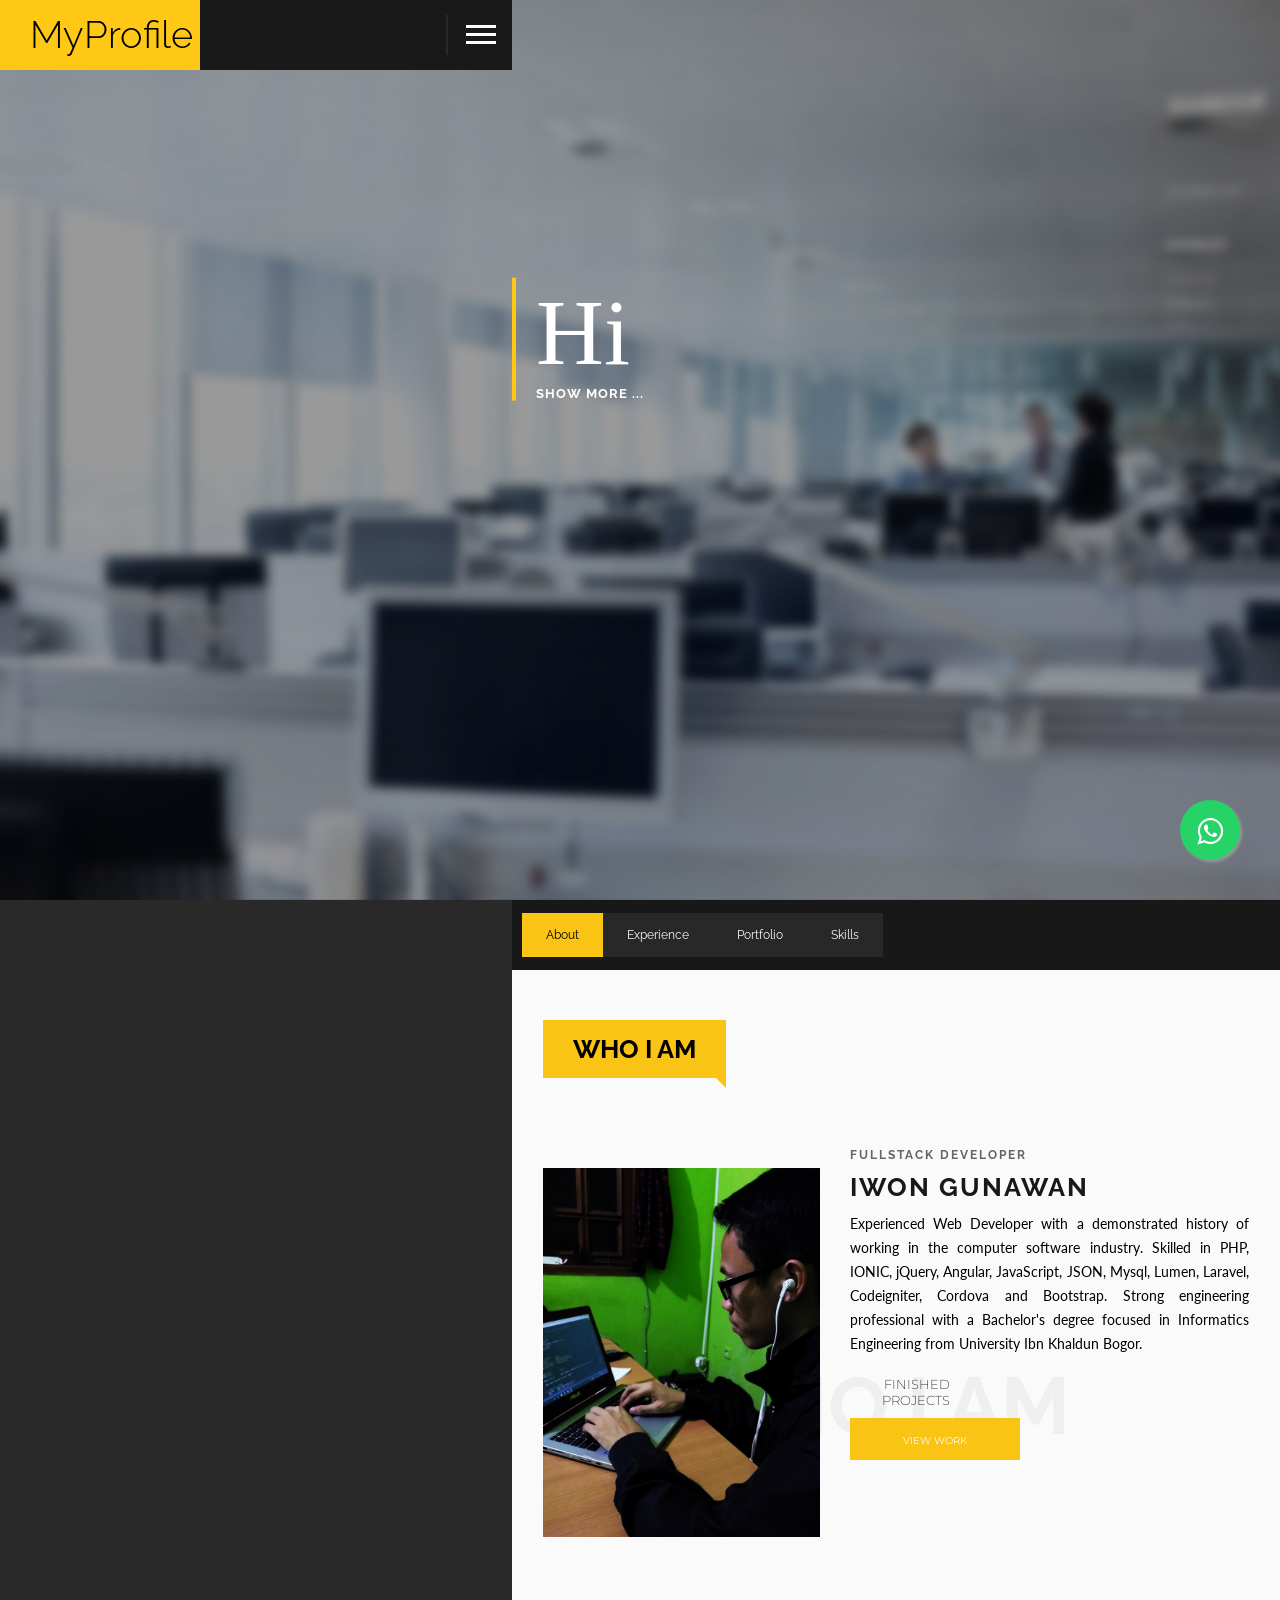
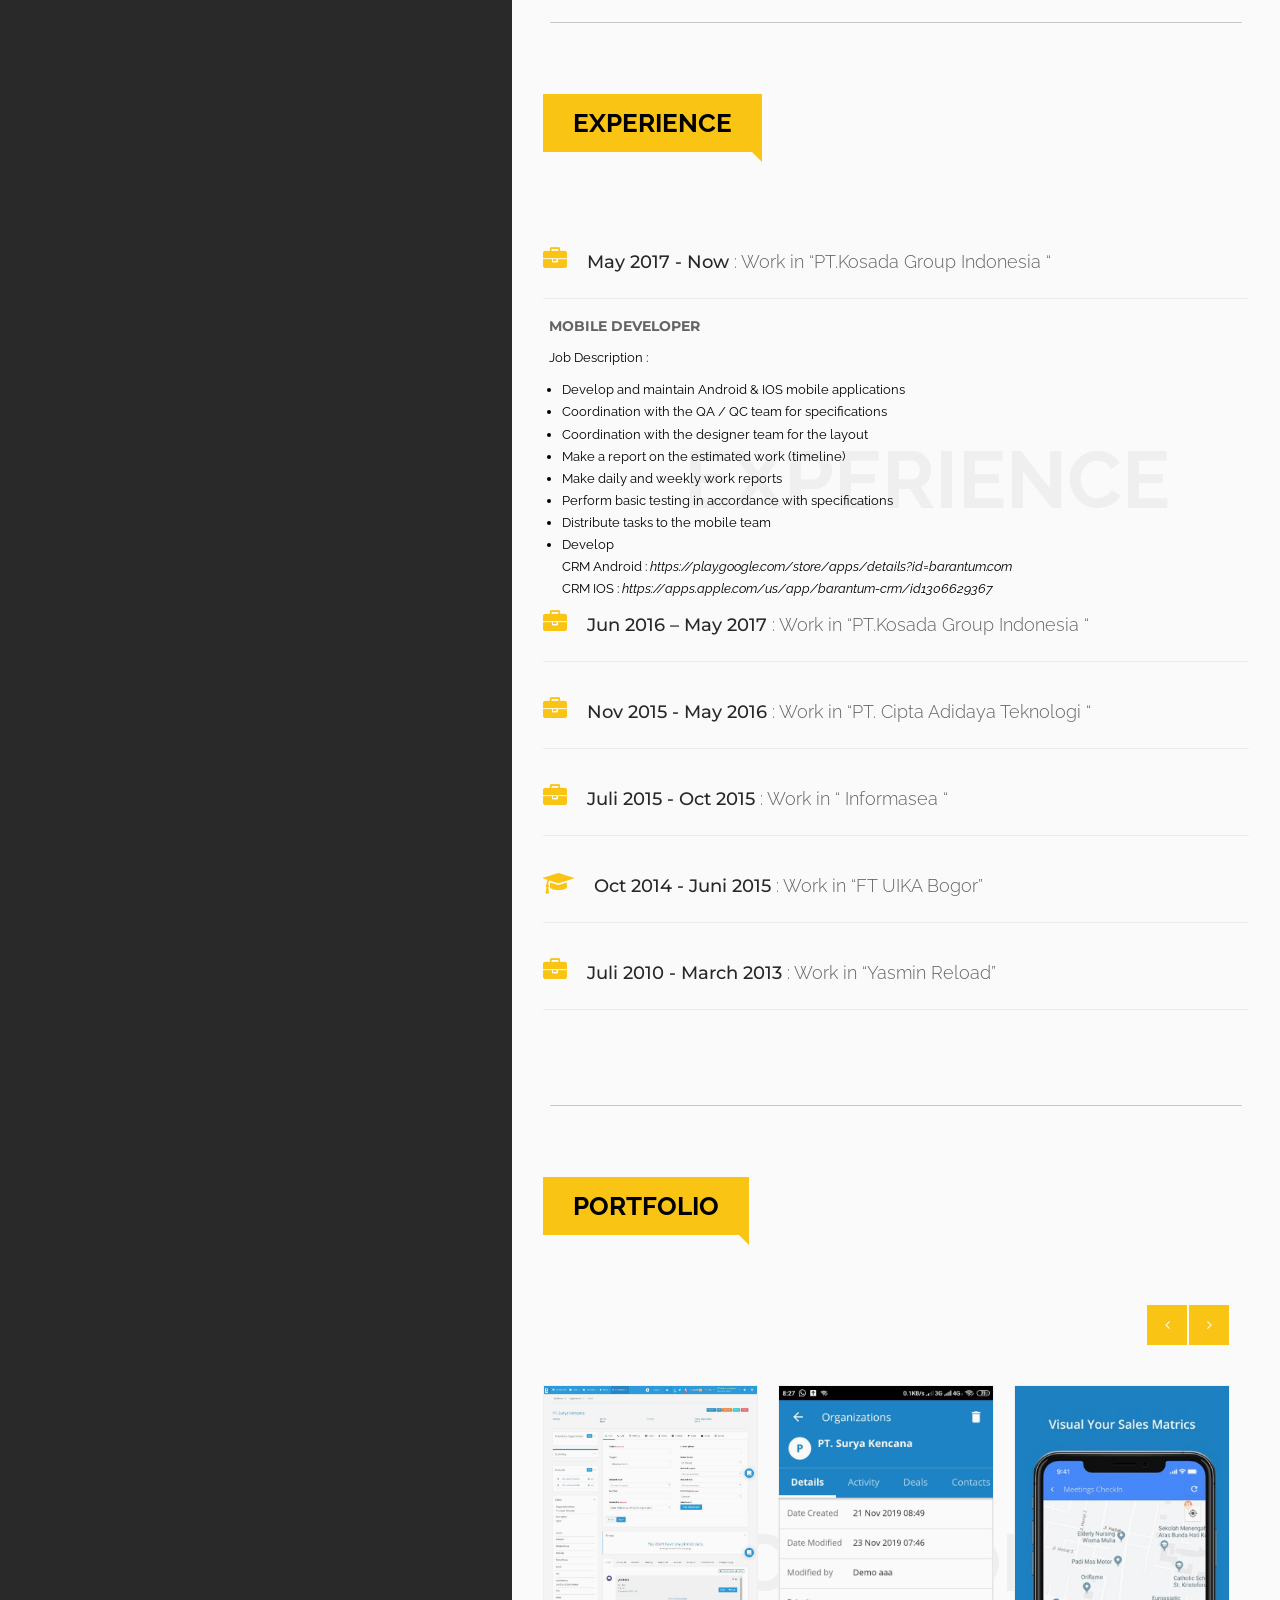
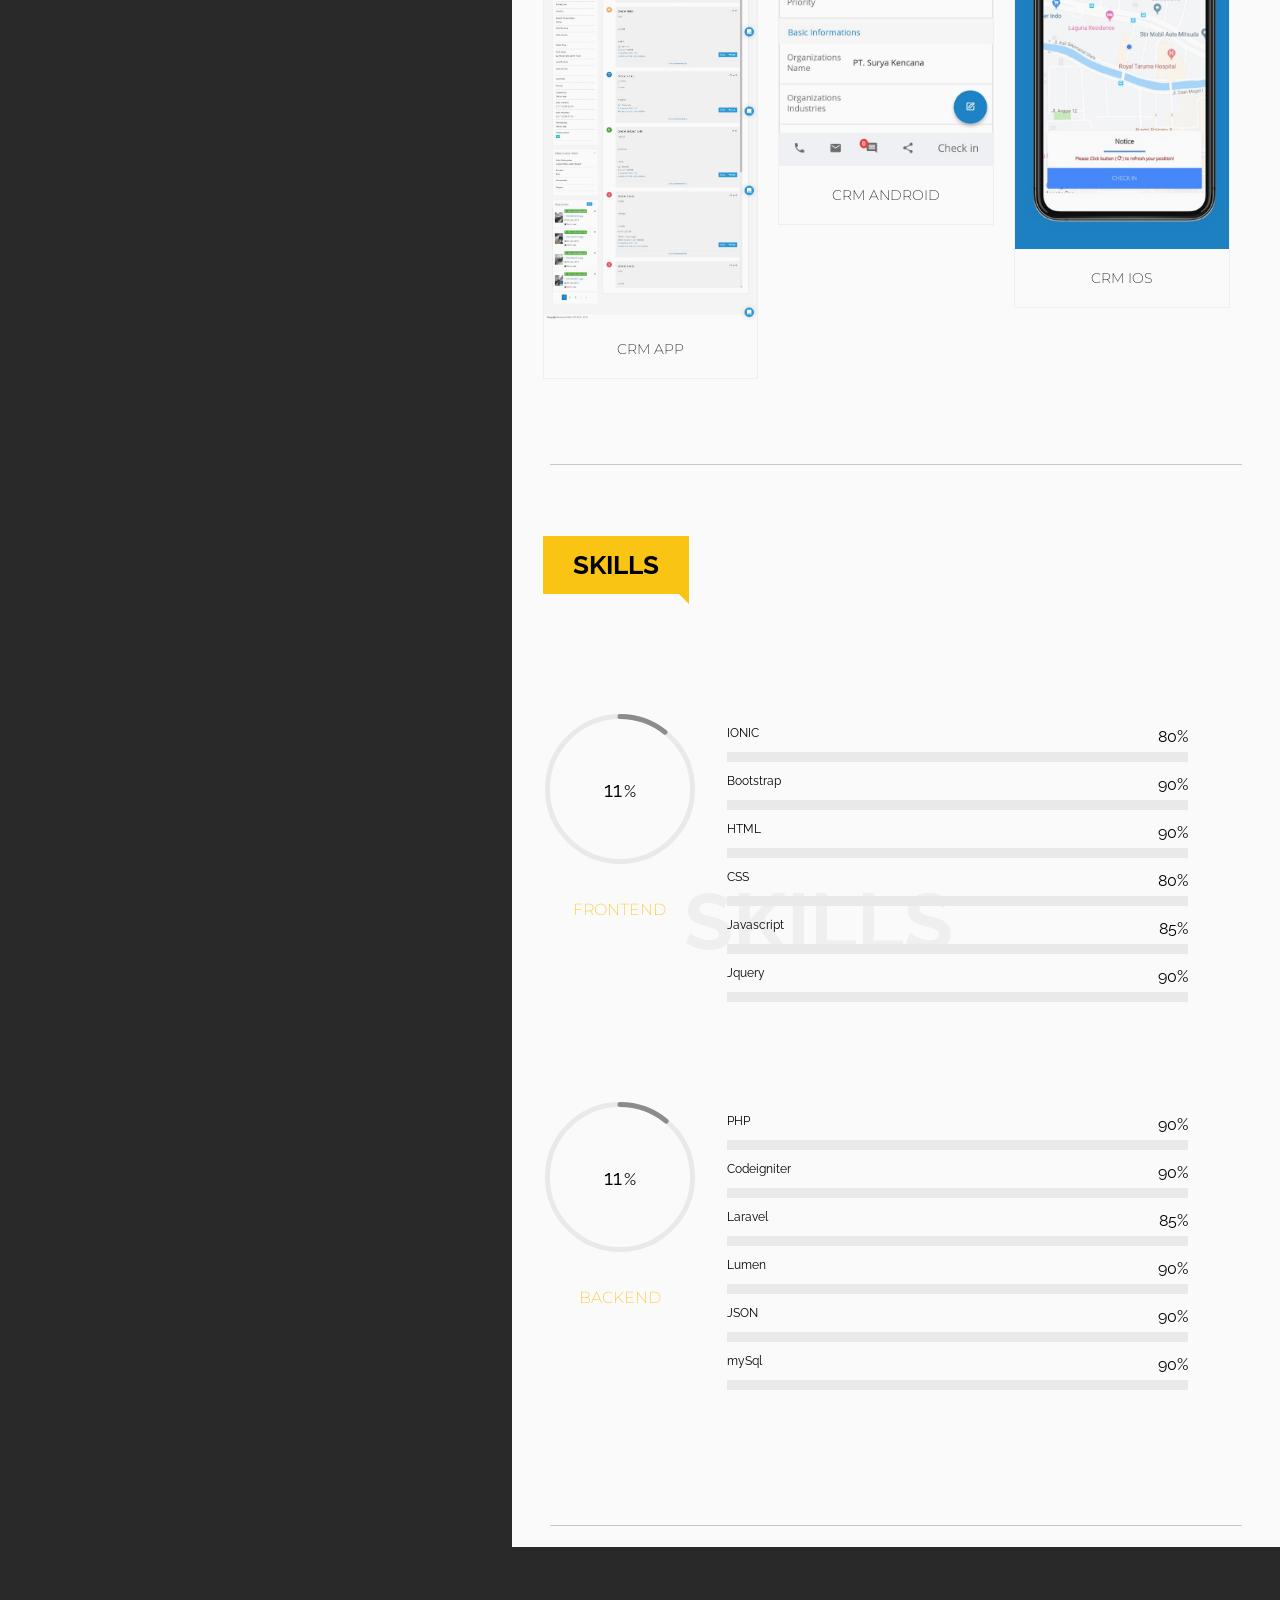
==== commit d58cf090: "add whatsapp number" ====
--- a/index.html
+++ b/index.html
@@ -18,6 +18,28 @@
 
   <script type='text/javascript' src='js/jquery.js'></script>
   <script type='text/javascript' src='js/jquery-migrate.min.js'></script>
+
+  <style type="text/css">
+  	.float{
+			position:fixed;
+			width:60px;
+			height:60px;
+			bottom:40px;
+			right:40px;
+			background-color:#25d366;
+			color:#FFF;
+			border-radius:50px;
+			text-align:center;
+			font-size:30px;
+			box-shadow: 2px 2px 3px #999;
+			z-index:100;
+		}
+
+		.my-float{
+			margin-top:16px;
+		}
+  </style>
+
 <body>
 
 <!--================= LOADING START ================-->
@@ -28,6 +50,10 @@
 </div>
 		
 <div id="main">
+
+		<a href="https://wa.me/628988429390?text=Hi" class="float" target="_blank">
+			<i class="fa fa-whatsapp my-float"></i>
+		</a>
     <!--=============== HEADER ===============-->	
     <header>
         <div class="logo-holder">
@@ -574,9 +600,8 @@
 					            <h4 class="spo-footer-widget-title">Find me</h4>
 					            <div class="footer-social">
 				                <ul>
+			                    <li><a href="https://wa.me/628988429390?text=Hi" target="_blank"><i class="fa fa-whatsapp"></i></a></li>
 			                    <li><a href="https://github.com/IwonGunawan" target="_blank"><i class="fa fa-github"></i></a></li>
-			                    <li><a href="https://www.facebook.com/igun91" target="_blank"><i class="fa fa-facebook"></i></a></li>
-			                    <li><a href="https://twitter.com/iwon_n" target="_blank"><i class="fa fa-twitter"></i></a></li>
 			                    <li><a href="https://www.linkedin.com/in/iwon-gunawan-6988b1106?trk=hp-identity-headline" target="_blank"><i class="fa fa-linkedin"></i></a></li>
 				                </ul>
 					            </div></div>
--- a/css/custome.css
+++ b/css/custome.css
@@ -53,4 +53,24 @@
 
 .accordion .accordion-inner ul li {
 	float: unset !important;
+}
+
+/*Button floating whatsapp*/
+.float{
+	position:fixed;
+	width:60px;
+	height:60px;
+	bottom:40px;
+	right:40px;
+	background-color:#25d366;
+	color:#FFF;
+	border-radius:50px;
+	text-align:center;
+  	font-size:30px;
+	box-shadow: 2px 2px 3px #999;
+  	z-index:100;
+}
+
+.my-float{
+	margin-top:16px;
 }
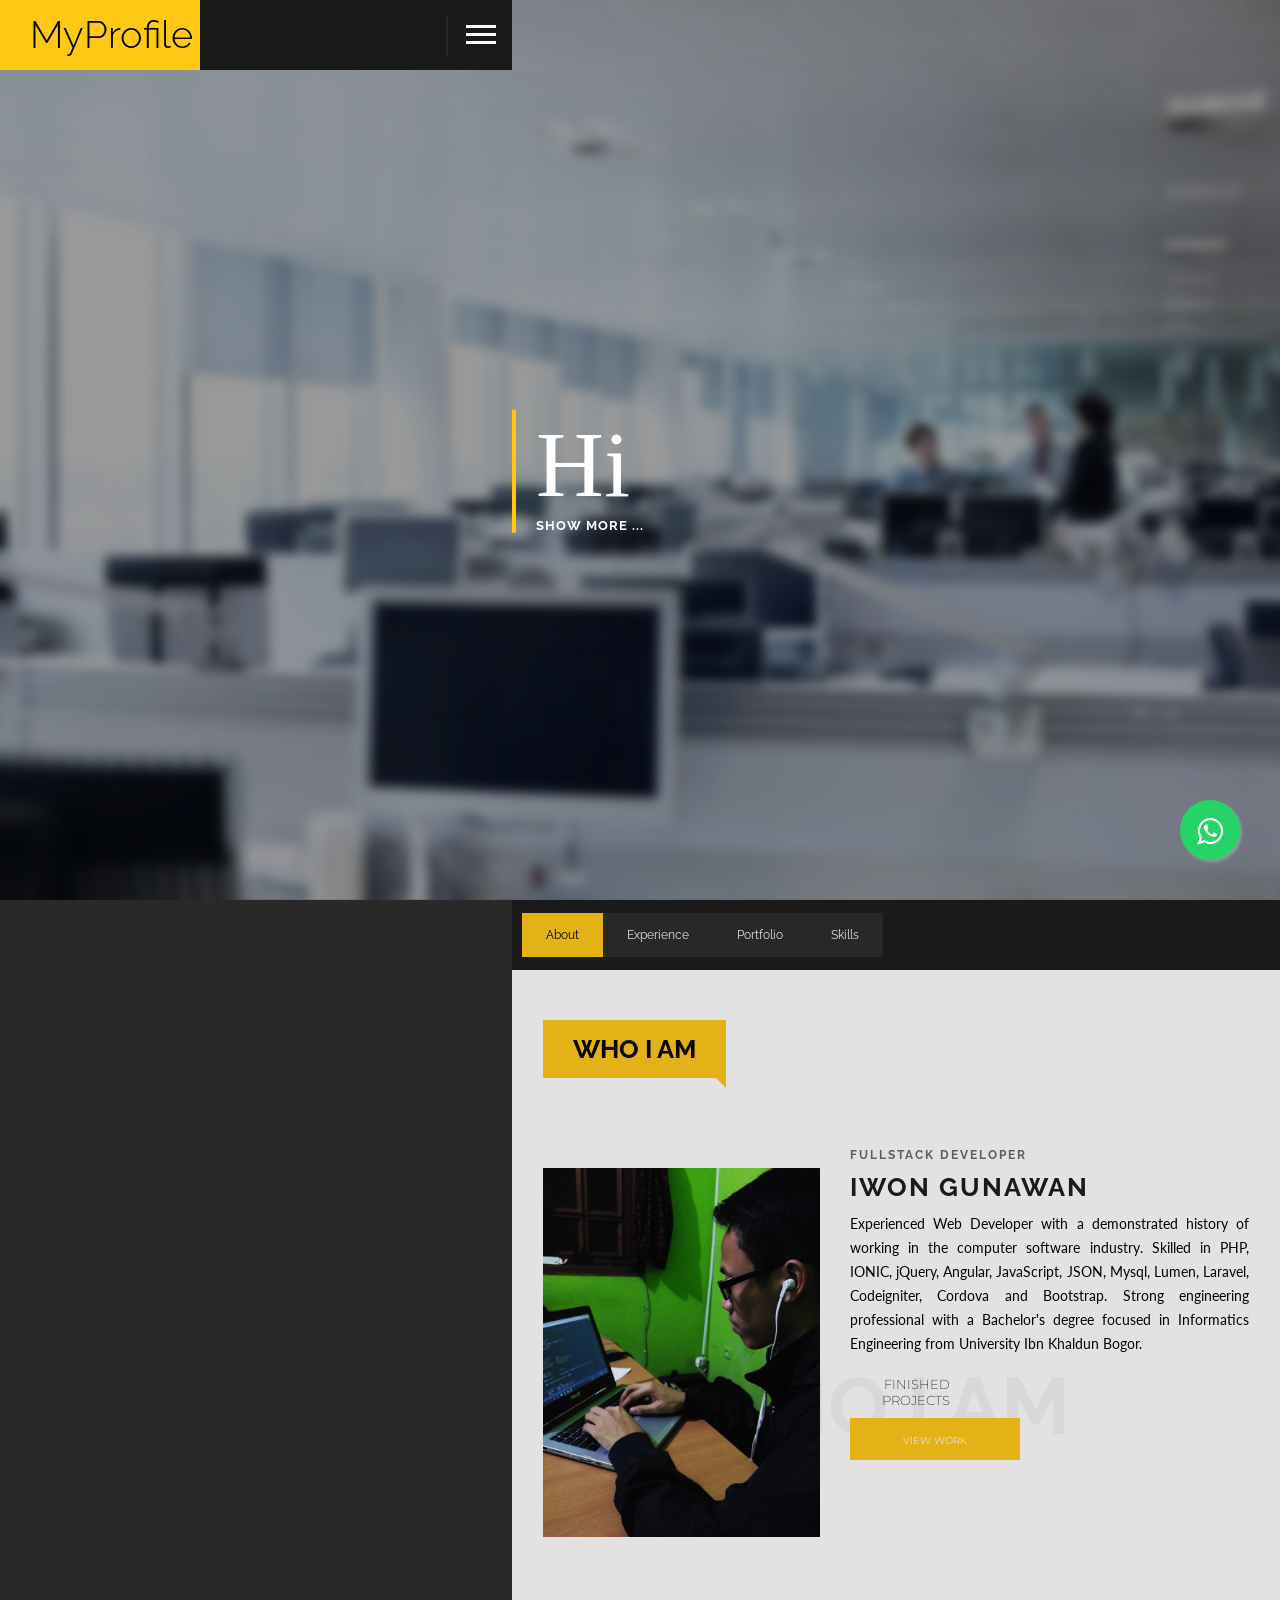
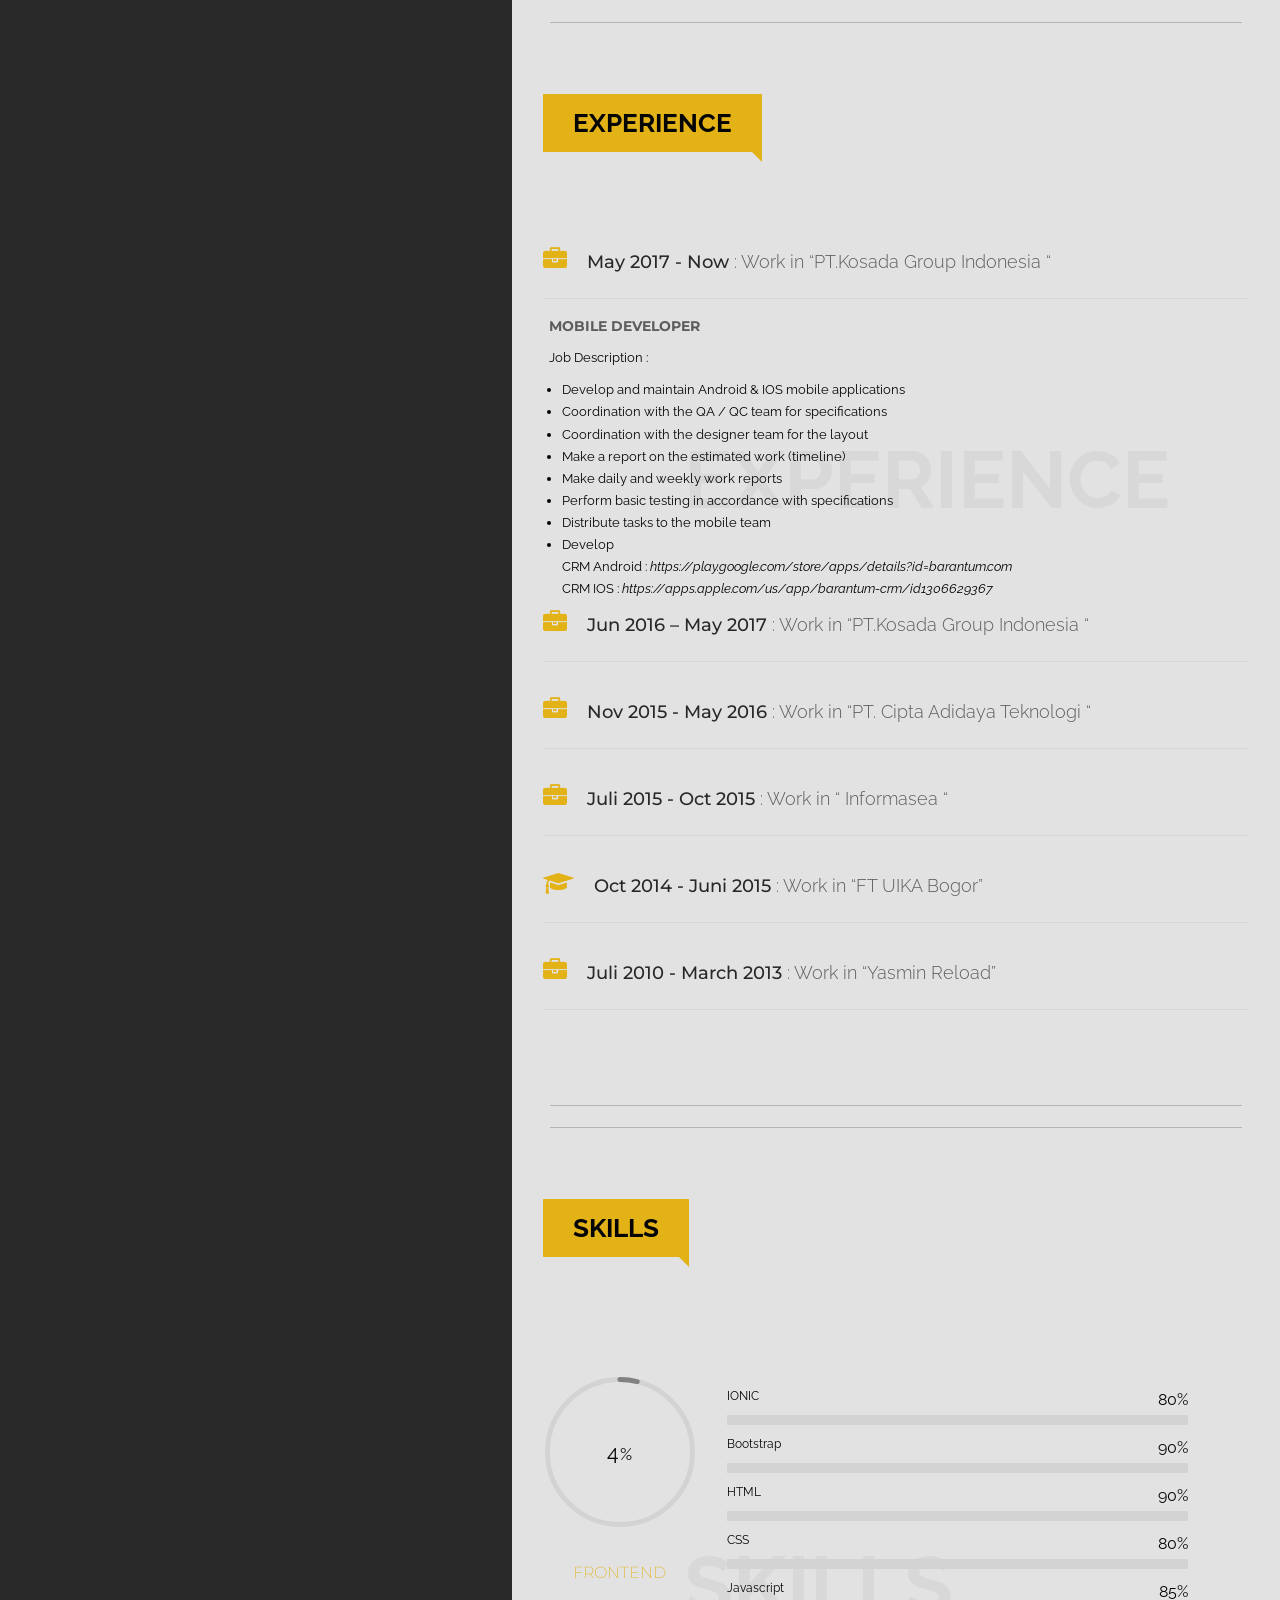
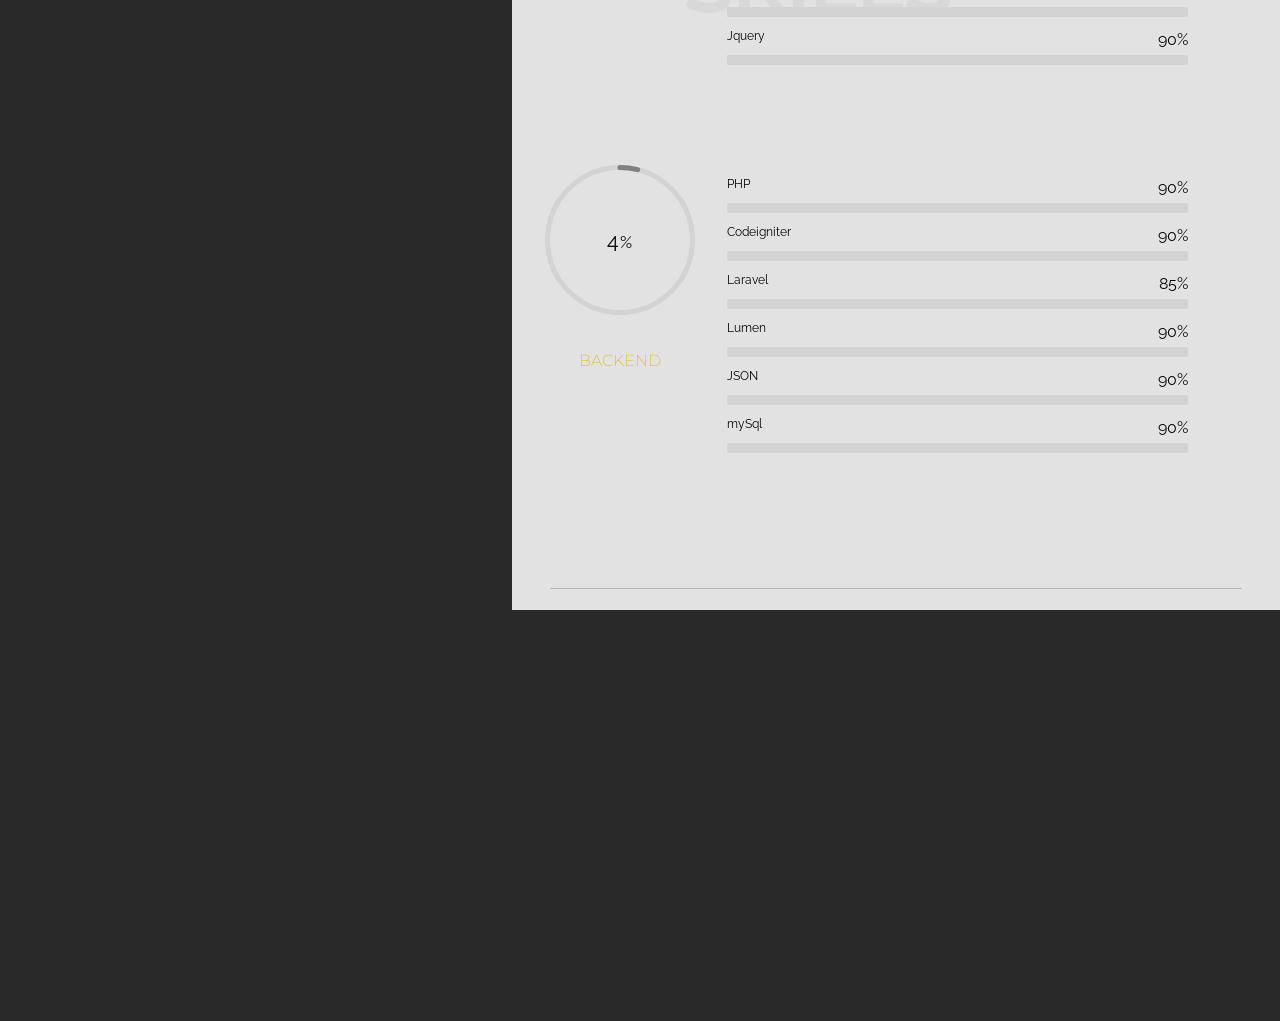
==== commit 60655aa7: "Update index.html" ====
--- a/index.html
+++ b/index.html
@@ -84,8 +84,7 @@
 									About</a></li>
 								<li id="menu-item-219"  class="menu-item menu-item-type-post_type menu-item-object-page" > <a class="custom-scroll-link" href="#resume" data-toggle="my-scrollspy-2">
 									Resume</a></li>
-								<li id="menu-item-221"  class="menu-item menu-item-type-post_type menu-item-object-page" > <a class="custom-scroll-link" href="#portfolio" data-toggle="my-scrollspy-2">
-									Portfolio</a></li>
+								
 								<li id="menu-item-223"  class="menu-item menu-item-type-post_type menu-item-object-page" > <a class="custom-scroll-link" href="#skills" data-toggle="my-scrollspy-2">
 									Skills</a></li>
 							</ul>
@@ -192,7 +191,7 @@
 																	<div class="inline-facts">
 																		<div class="milestone-counter">
 																			<div class="stats animaper">
-																				<div class="num" data-content="27" data-num="27"></div><h6>Finished projects</h6>
+																				<div class="num" data-content="34" data-num="34"></div><h6>Finished projects</h6>
 																			</div>
 																		</div>
 																	</div>
@@ -327,196 +326,7 @@
               	<div class="section-separator2"></div>
 								
 			          <!--=============== PORTFOLIO ===============-->
-                <section id="portfolio">
-									<div class="container">
-										<div class="section-title">
-											<div class="sect-subtitle" data-top-bottom="transform: translateY(-300px);" data-bottom-top="transform: translateY(300px);">
-											<span>Portfolio</span>
-											</div>
-											<h3>Portfolio</h3>
-										</div>
-												
-									    <div class="wrapper-content">		
-											<div  class="vc_row wpb_row vc_row-fluid">
-											<div class="vc_col-sm-12 wpb_column vc_column_container ">
-											<div class="wpb_wrapper">
-											<div class="sec-services ">
-												<div class="carous-holder ser-carous-holder">
-													<div class=" customNavigation">
-														<a class="next-slide transition"><i class="fa fa-angle-right"></i></a>
-														<a class="prev-slide transition"><i class="fa fa-angle-left"></i></a>
-													</div>
-													<div class="clearfix"></div>
-														<div class="owl-carousel services-carusel">
-																					<div class="item">
-																<div class="services-box box-item-holder"><div class="grid-item-holder services-image"><div class="folio-img"></span><img src="image/portfolio/barantum_crm_3.jpg" alt="" /></div></div><div class="services-box-info">
-																<h4>CRM App </h4>
-																<!-- <p></p> -->
-																</div></div>
-															</div>
-																					<div class="item">
-																<div class="services-box box-item-holder"><div class="grid-item-holder services-image"><div class="folio-img"><img src="image/portfolio/barantum_android.jpg" alt="" /></div></div><div class="services-box-info">
-																<h4>CRM Android </h4>
-																<!-- <p></p> -->
-																</div></div>
-															</div>
-																					<div class="item">
-																<div class="services-box box-item-holder"><div class="grid-item-holder services-image"><div class="folio-img"><img src="image/portfolio/barantum_ios.jpg" alt="" /></div></div><div class="services-box-info">
-																<h4>CRM IOS </h4>
-																<!-- <p></p> -->
-																</div></div>
-															</div>
-																					<div class="item">
-																<div class="services-box box-item-holder"><div class="grid-item-holder services-image"><div class="folio-img"></span><img src="image/portfolio/krabatsumbawa.jpg" alt="" /></div></div><div class="services-box-info">
-																<h4>Kredit Sahabat Kabupaten Sumbawa </h4>
-																</div></div>
-															</div>
-																					<div class="item">
-																<div class="services-box box-item-holder"><div class="grid-item-holder services-image"><a class></a><div class="folio-img"></span><img src="image/portfolio/geoportalbankdata.jpg" alt="" /></div></div><div class="services-box-info">
-																<h4>Geoportal Bank Data Kabupaten Sumbawa </h4>
-																<!-- <p></p> -->
-																</div></div>
-															</div>
-																					<div class="item">
-																<div class="services-box box-item-holder"><div class="grid-item-holder services-image"><div class="folio-img"></span><img src="image/portfolio/barantum_landing_1.jpg" alt="" /></div></div><div class="services-box-info">
-																<h4>Barantum Landing Page </h4>
-																<!-- <p></p> -->
-																</div></div>
-															</div>
-																					<div class="item">
-																<div class="services-box box-item-holder"><div class="grid-item-holder services-image"><div class="folio-img"></span><img src="image/portfolio/barantum_admin.jpg" alt="" /></div></div><div class="services-box-info">
-																<h4>Admin Barantum </h4>
-																<!-- <p></p> -->
-																</div></div>
-															</div>
-																					<div class="item">
-																<div class="services-box box-item-holder"><div class="grid-item-holder services-image"><div class="folio-img"></span><img src="image/portfolio/12_dapok_sumbawa.jpg" alt="" /></div></div><div class="services-box-info">
-																<h4>DAPOK BAPPEDA Kab.Sumbawa </h4>
-																<!-- <p>DAPOK (Data Pokok) merupakan sebuah sistem yang digunakan oleh BAPPEDA KAB.SUMBAWA untuk memanage dan memonitoring perkembangan data yang ada di kab.sumbawa</p> -->
-																</div></div>
-															</div>
-																					<div class="item">
-																<div class="services-box box-item-holder"><div class="grid-item-holder services-image"><div class="folio-img"></span><img src="image/portfolio/11_dapok.jpg" alt="" /></div></div><div class="services-box-info">
-																<h4>DAPOK BAPPEDA Kab.Bogor </h4>
-																<!-- <p></p> -->
-																</div></div>
-															</div>
-																					<div class="item">
-																<div class="services-box box-item-holder"><div class="grid-item-holder services-image"><div class="folio-img"></span><img src="image/portfolio/20_pia.jpg" alt="" /></div></div><div class="services-box-info">
-																<h4>Point of Sale </h4>
-																<!-- <p>POS merupakan sebuah aplikasi yang digunakan untuk memudahkan bertransaksi, pada umumnya POS digunakan pada Perusahaan Perkantoran, Super/mini market, Restaurant, Hotel atau usaha lainnya.</p> -->
-																</div></div>
-															</div>
-																					<div class="item">
-																<div class="services-box box-item-holder"><div class="grid-item-holder services-image"><div class="folio-img"></span><img src="image/portfolio/13_inventory.jpg" alt="" /></div></div><div class="services-box-info">
-																<h4>Inventory Gudang PT.Pertamina Training Consulting </h4>
-																<!-- <p>Aplikasi inventory ini telah di gunakan oleh Pertamina Training & Consulting yaitu sebuah anak perusahaan PT.Pertamina yang berlokasi di Jakarta Barat.</p> -->
-																</div></div>
-															</div>
-																					<div class="item">
-																<div class="services-box box-item-holder"><div class="grid-item-holder services-image"><div class="folio-img"></span><img src="image/portfolio/19_lemsaneg.jpg" alt="" /></div></div><div class="services-box-info">
-																<h4>Sistem Informasi Kediklatan LEMSANED </h4>
-																<!-- <p>Sistem Informasi (SI) kediklatan adalah sebuah aplikasi yang digunakan untuk manajemen proses kediklatan yang ada di Pusdiklat Lembaga Sandi Negara (Lemsaneg) Ciseeng Kab.Bogor</p> -->
-																</div></div>
-															</div>
-																					<div class="item">
-																<div class="services-box box-item-holder"><div class="grid-item-holder services-image"><div class="folio-img"></span><img src="image/portfolio/14_perpustakaan.jpg" alt="" /></div></div><div class="services-box-info">
-																<h4>Sistem Informasi Perpustakaan UIKA </h4>
-																<!-- <p></p> -->
-																</div></div>
-															</div>
-																					<div class="item">
-																<div class="services-box box-item-holder"><div class="grid-item-holder services-image"><div class="folio-img"></span><img src="image/portfolio/16_keminfo.jpg" alt="" /></div></div><div class="services-box-info">
-																<h4>Lomba Redesign Website Kominfo </h4>
-																<!-- <p></p> -->
-																</div></div>
-															</div>
-																					<div class="item">
-																<div class="services-box box-item-holder"><div class="grid-item-holder services-image"><div class="folio-img"></span><img src="image/portfolio/15_sari_asih.jpg" alt="" /></div></div><div class="services-box-info">
-																<h4>Lomba Redesign Website RS.Sari Asih </h4>
-																<!-- <p></p> -->
-																</div></div>
-															</div>
-																					<div class="item">
-																<div class="services-box box-item-holder"><div class="grid-item-holder services-image"><div class="folio-img"></span><img src="image/portfolio/1_fkim.jpg" alt="" /></div></div><div class="services-box-info">
-																<h4>Portal Berita FKIM UIKA </h4>
-																<!-- <p></p> -->
-																</div></div>
-															</div>
-																					<div class="item">
-																<div class="services-box box-item-holder"><div class="grid-item-holder services-image"><div class="folio-img"></span><img src="image/portfolio/18_rumah_taaruf.jpg" alt="" /></div></div><div class="services-box-info">
-																<h4>Sistem Informasi Rumah Taaruf </h4>
-																<!-- <p></p> -->
-																</div></div>
-															</div>
-																					<div class="item">
-																<div class="services-box box-item-holder"><div class="grid-item-holder services-image"><div class="folio-img"></span><img src="image/portfolio/17_skpi_uika.jpg" alt="" /></div></div><div class="services-box-info">
-																<h4>SKPI UIKA Bogor </h4>
-																<!-- <p>skpi merupakan surat keterangan pendamping ijazah yang berfungsi bagi alumni untuk mendampingi ijazah yang sudah didapat.</p> -->
-																</div></div>
-															</div>
-																					<div class="item">
-																<div class="services-box box-item-holder"><div class="grid-item-holder services-image"><div class="folio-img"></span><img src="image/portfolio/10_kornita.jpg" alt="" /></div></div><div class="services-box-info">
-																<h4>Pesta sains SMA Kornita Bogor </h4>
-																<!-- <p></p> -->
-																</div></div>
-															</div>
-																					<div class="item">
-																<div class="services-box box-item-holder"><div class="grid-item-holder services-image"><div class="folio-img"></span><img src="image/portfolio/9_ekindos.jpg" alt="" /></div></div><div class="services-box-info">
-																<h4>E-Kinerja Dosen FT UIKA Bogor </h4>
-																<!-- <p></p> -->
-																</div></div>
-															</div>
-																					<div class="item">
-																<div class="services-box box-item-holder"><div class="grid-item-holder services-image"><div class="folio-img"></span><img src="image/portfolio/8_sp_penyakit.jpg" alt="" /></div></div><div class="services-box-info">
-																<h4>Sistem Informasi Identifikasi GAY </h4>
-																<!-- <p></p> -->
-																</div></div>
-															</div>
-																					<div class="item">
-																<div class="services-box box-item-holder"><div class="grid-item-holder services-image"><div class="folio-img"></span><img src="image/portfolio/7_calon_guru.jpg" alt="" /></div></div><div class="services-box-info">
-																<h4>Sistem Informasi Seleksi Guru YAYASAN BIRRUL WAALIDAIN Bogor  </h4>
-																<!-- <p></p> -->
-																</div></div>
-															</div>
-																					<div class="item">
-																<div class="services-box box-item-holder"><div class="grid-item-holder services-image"><div class="folio-img"></span><img src="image/portfolio/4_sipsu.jpg" alt="" /></div></div><div class="services-box-info">
-																<h4>Sistem informasi pengarsipan dokumen UIKA Bogor </h4>
-																<!-- <p></p> -->
-																</div></div>
-															</div>
-																					<div class="item">
-																<div class="services-box box-item-holder"><div class="grid-item-holder services-image"><div class="folio-img"></span><img src="image/portfolio/3_eis.jpg" alt="" /></div></div><div class="services-box-info">
-																<h4>Sistem Informasi Identifikasi Penyakit Dinas Kesehatan Kota Bogor </h4>
-																<!-- <p></p> -->
-																</div></div>
-															</div>
-																					<div class="item">
-																<div class="services-box box-item-holder"><div class="grid-item-holder services-image"><div class="folio-img"></span><img src="image/portfolio/2_sp_tirecord.jpg" alt="" /></div></div><div class="services-box-info">
-																<h4>Sistem Rekomendasi Kerusakan Mesin Tirecord PT.Kordsa Global </h4>
-																<!-- <p></p> -->
-																</div></div>
-															</div>
-																					<div class="item">
-																<div class="services-box box-item-holder"><div class="grid-item-holder services-image"><div class="folio-img"></span><img src="image/portfolio/6_sp_printer.jpg" alt="" /></div></div><div class="services-box-info">
-																<h4>Sistem Identifikasi Keruskan Printer di Veneta System </h4>
-																<!-- <p></p> -->
-																</div></div>
-															</div>
-																					<div class="item">
-																<div class="services-box box-item-holder"><div class="grid-item-holder services-image"><div class="folio-img"></span><img src="image/portfolio/5_kinerja_guru.jpg" alt="" /></div></div><div class="services-box-info">
-																<h4>Sistem Informasi Kinerja Guru SMK Permata Bogor </h4>
-																<!-- <p></p> -->
-																</div></div>
-															</div>
-
-														</div></div></div>
-											</div> 
-											</div> 
-											</div>
-									    </div>	
-									</div>                    
-								</section>
+                			
 								<!-- END PORTFOLIO -->
               	
               	<div class="section-separator2"></div>
@@ -620,7 +430,7 @@
 						<div class="to-top-holder copyright" >
 							<div class="container">
 							<p style="text-transform:lowercase">
-							©2016 Developed by <a href="#" target="_blank">dot</a> | Page Rendered : 0.0493 seconds
+							©2017 last update : november 2017
 							</p>
 							<div class="to-top"> <i class="fa fa-angle-double-up"></i></div>
 							</div>
@@ -643,4 +453,4 @@
 <script type='text/javascript' src='js/js_composer_front.js'></script>
 
 </body>
-</html>	+</html>	
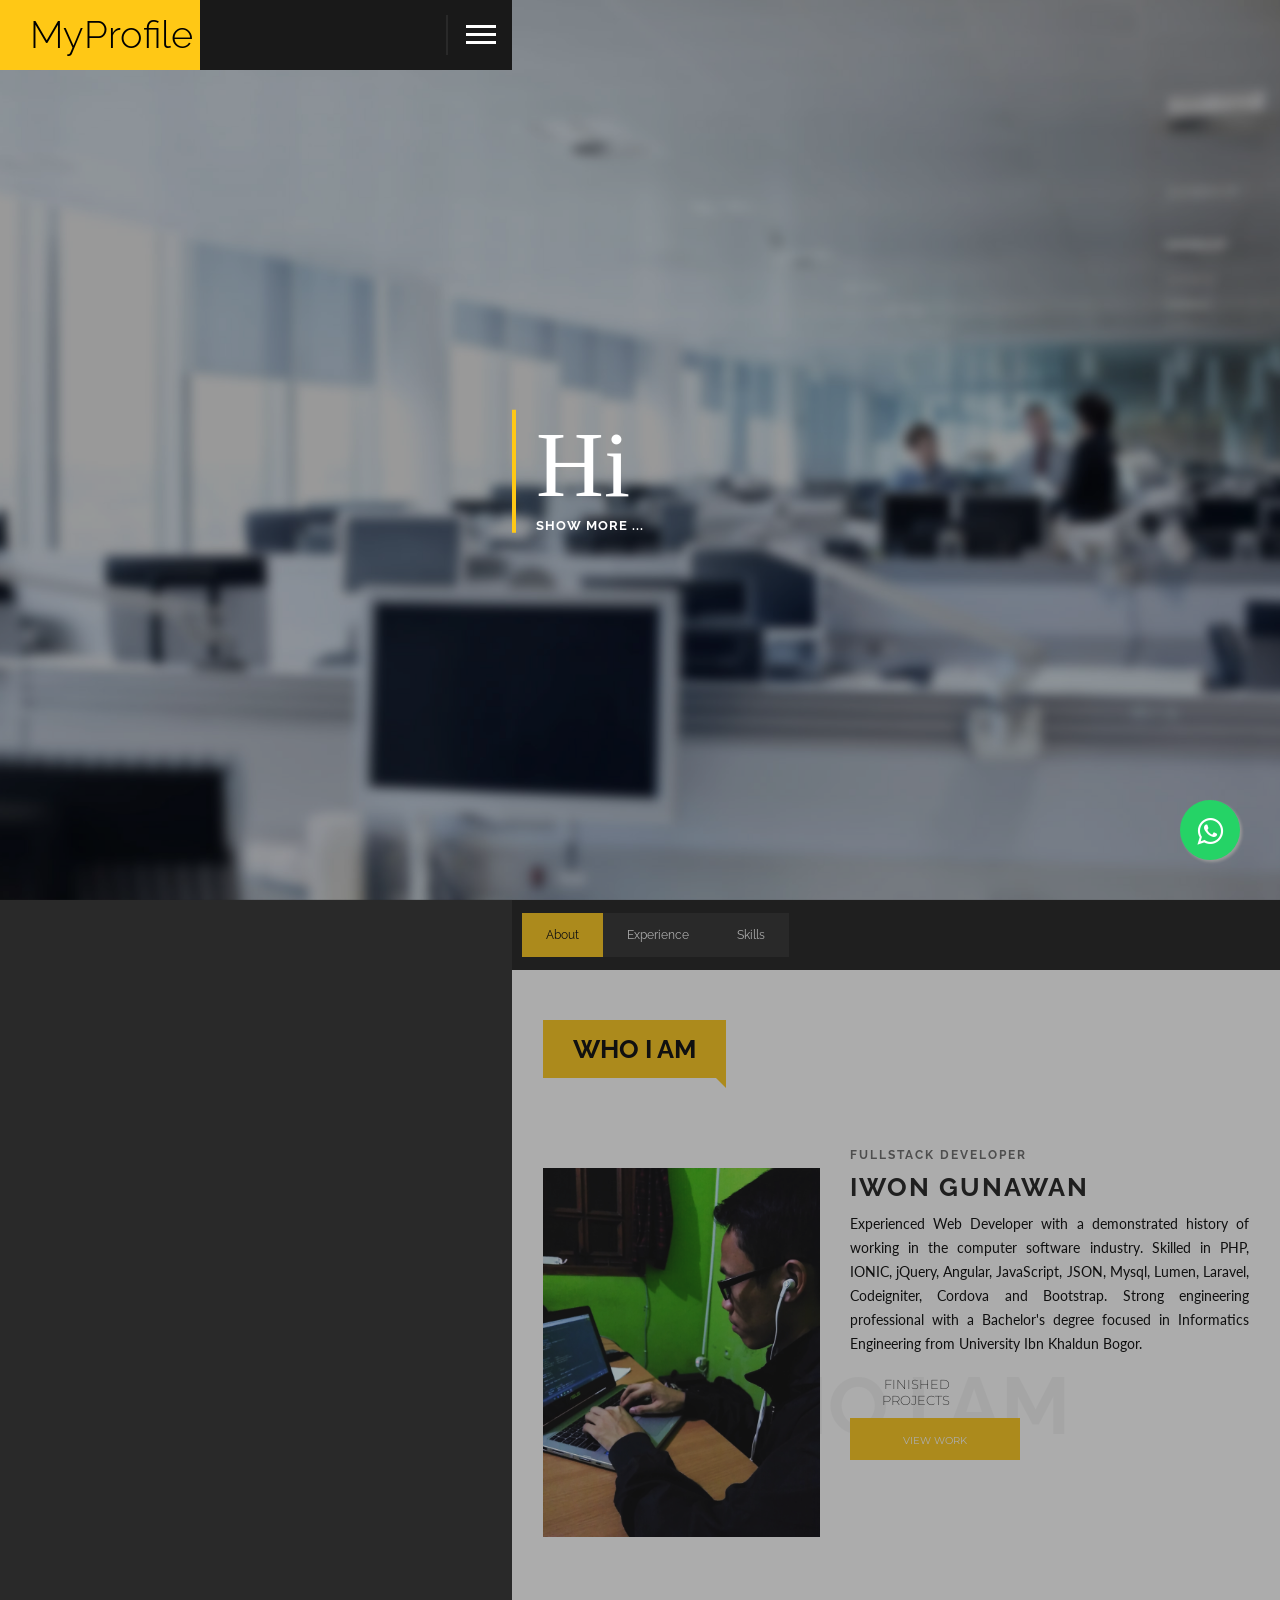
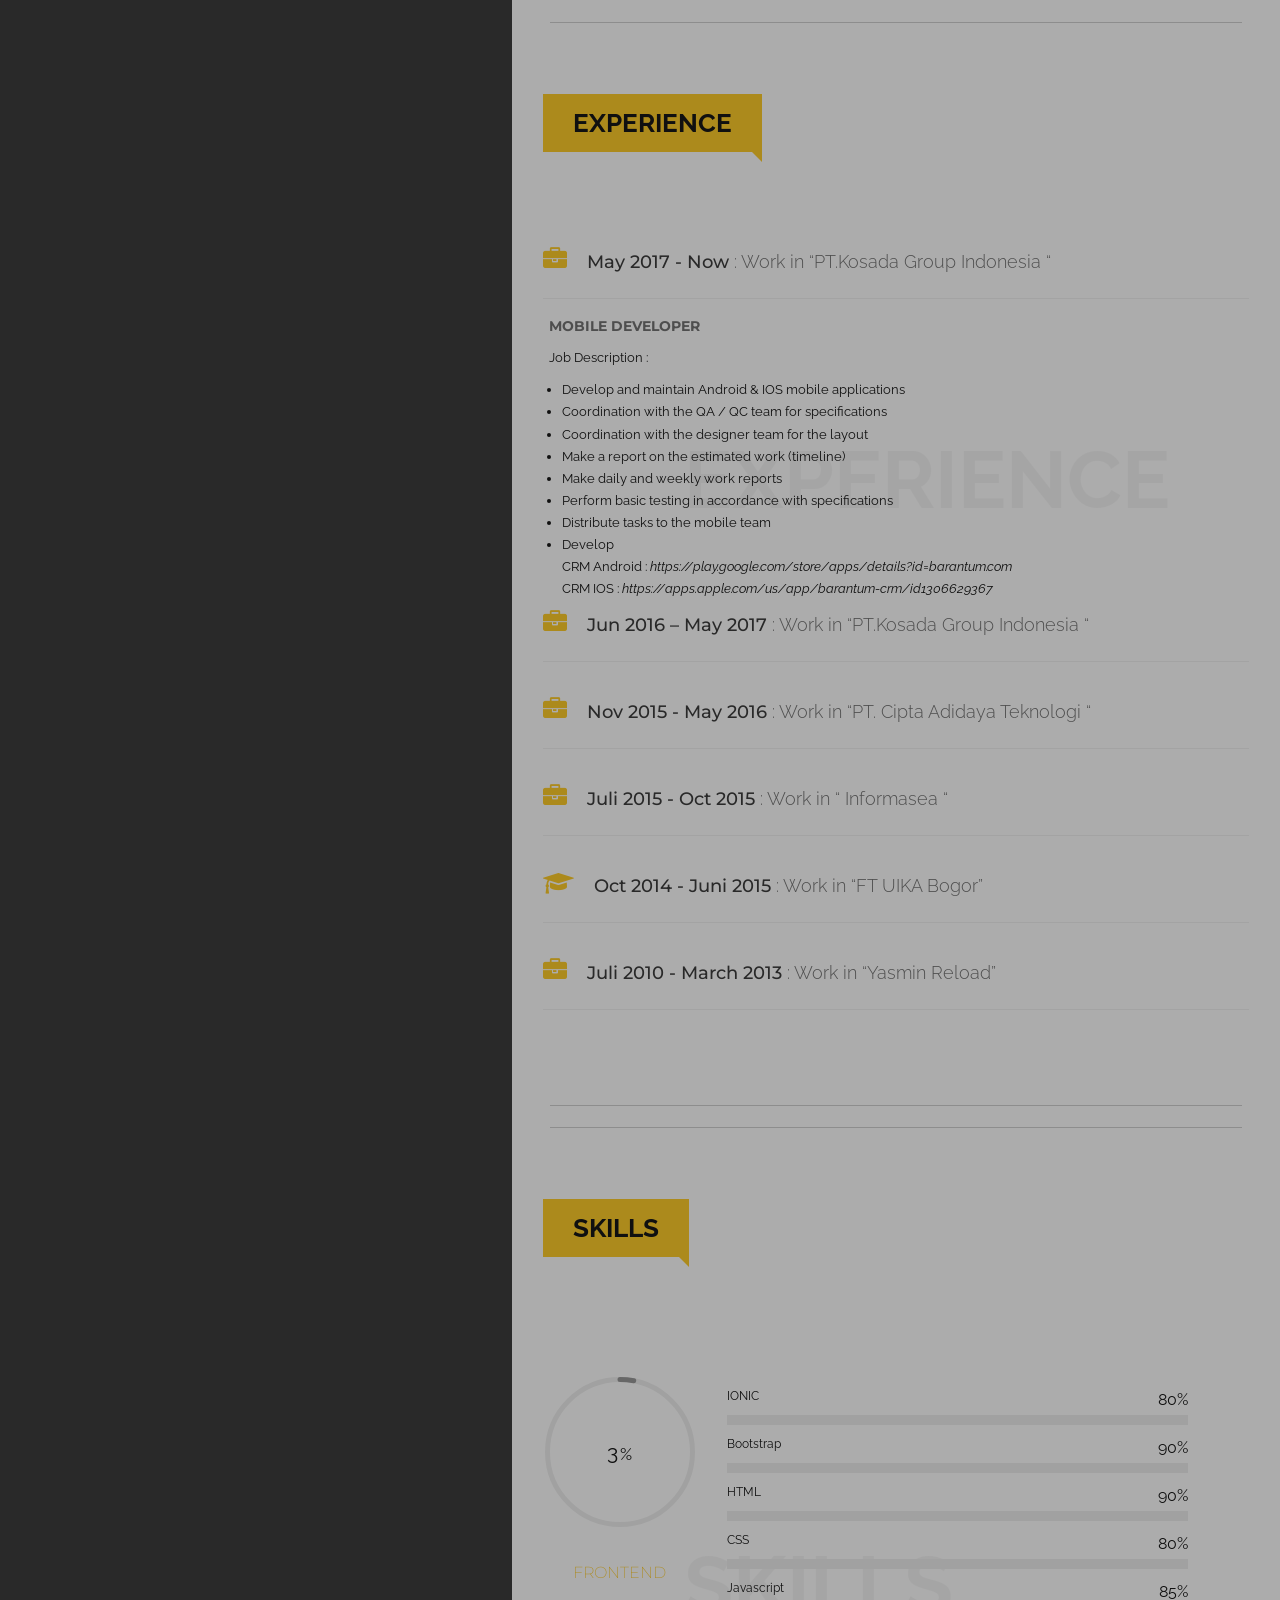
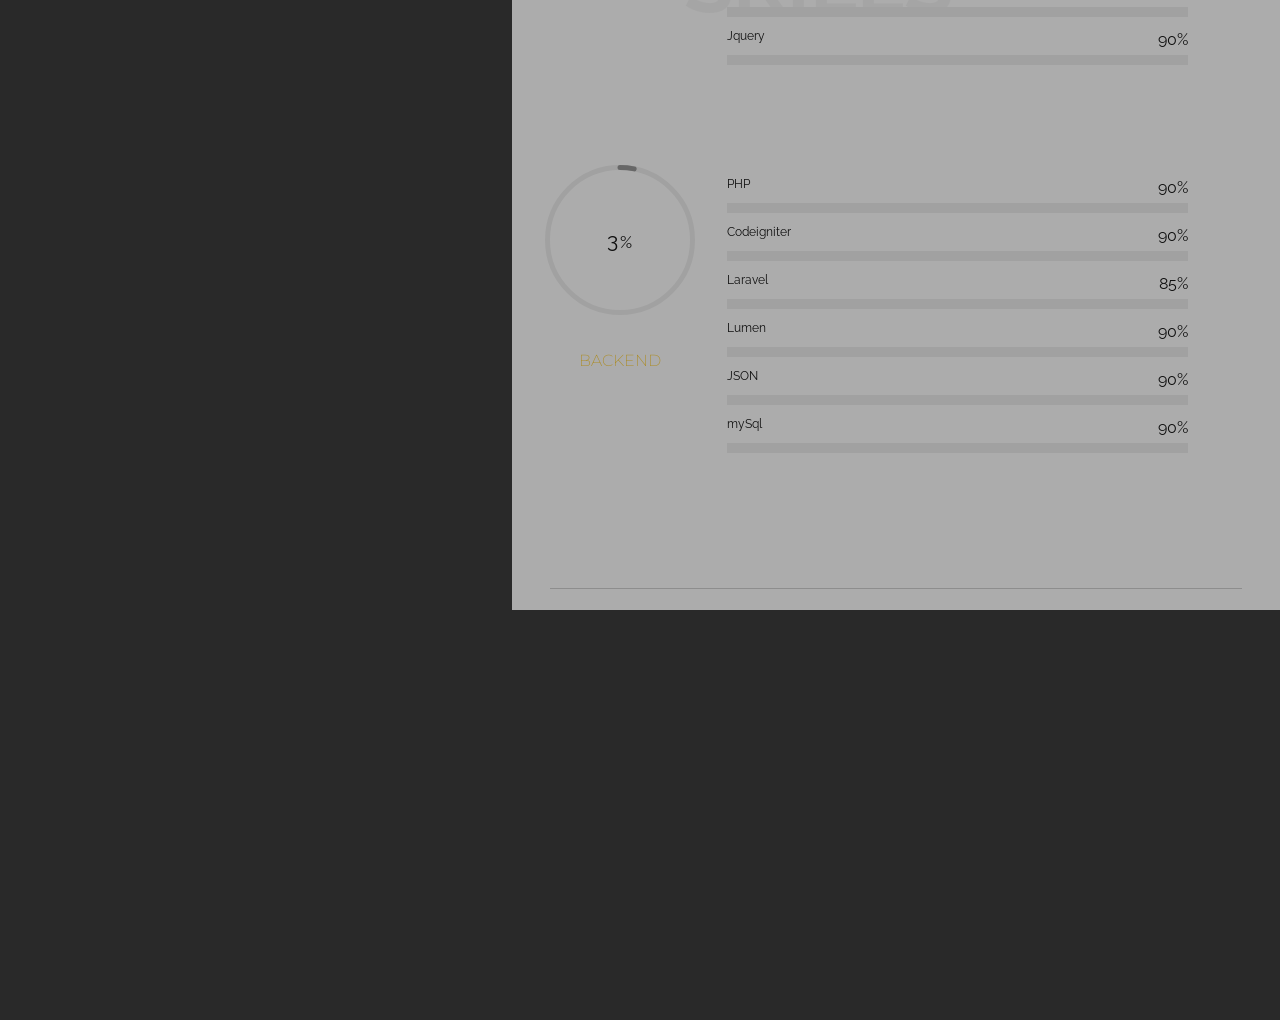
==== commit 6fa0c1b2: "Update index.html" ====
--- a/index.html
+++ b/index.html
@@ -136,9 +136,7 @@
 								  <li>
 										<a class="scroll-link fbgs" href="#resume" data-bgscr="" data-bgtex="My Experience">
 										<span>Experience</span></a></li>																     
-								  <li>
-										<a class="scroll-link fbgs" href="#portfolio" data-bgscr="" data-bgtex="My Portfolio">
-										<span>Portfolio</span></a></li>																	     
+								 																     
 								  <li>
 										<a class="scroll-link fbgs" href="#skills" data-bgscr="" data-bgtex="My skills">
 										<span>Skills</span></a></li>									
@@ -325,7 +323,8 @@
               	
               	<div class="section-separator2"></div>
 								
-			          <!--=============== PORTFOLIO ===============-->
+			          <!--=============== 
+===============-->
                 			
 								<!-- END PORTFOLIO -->
               	
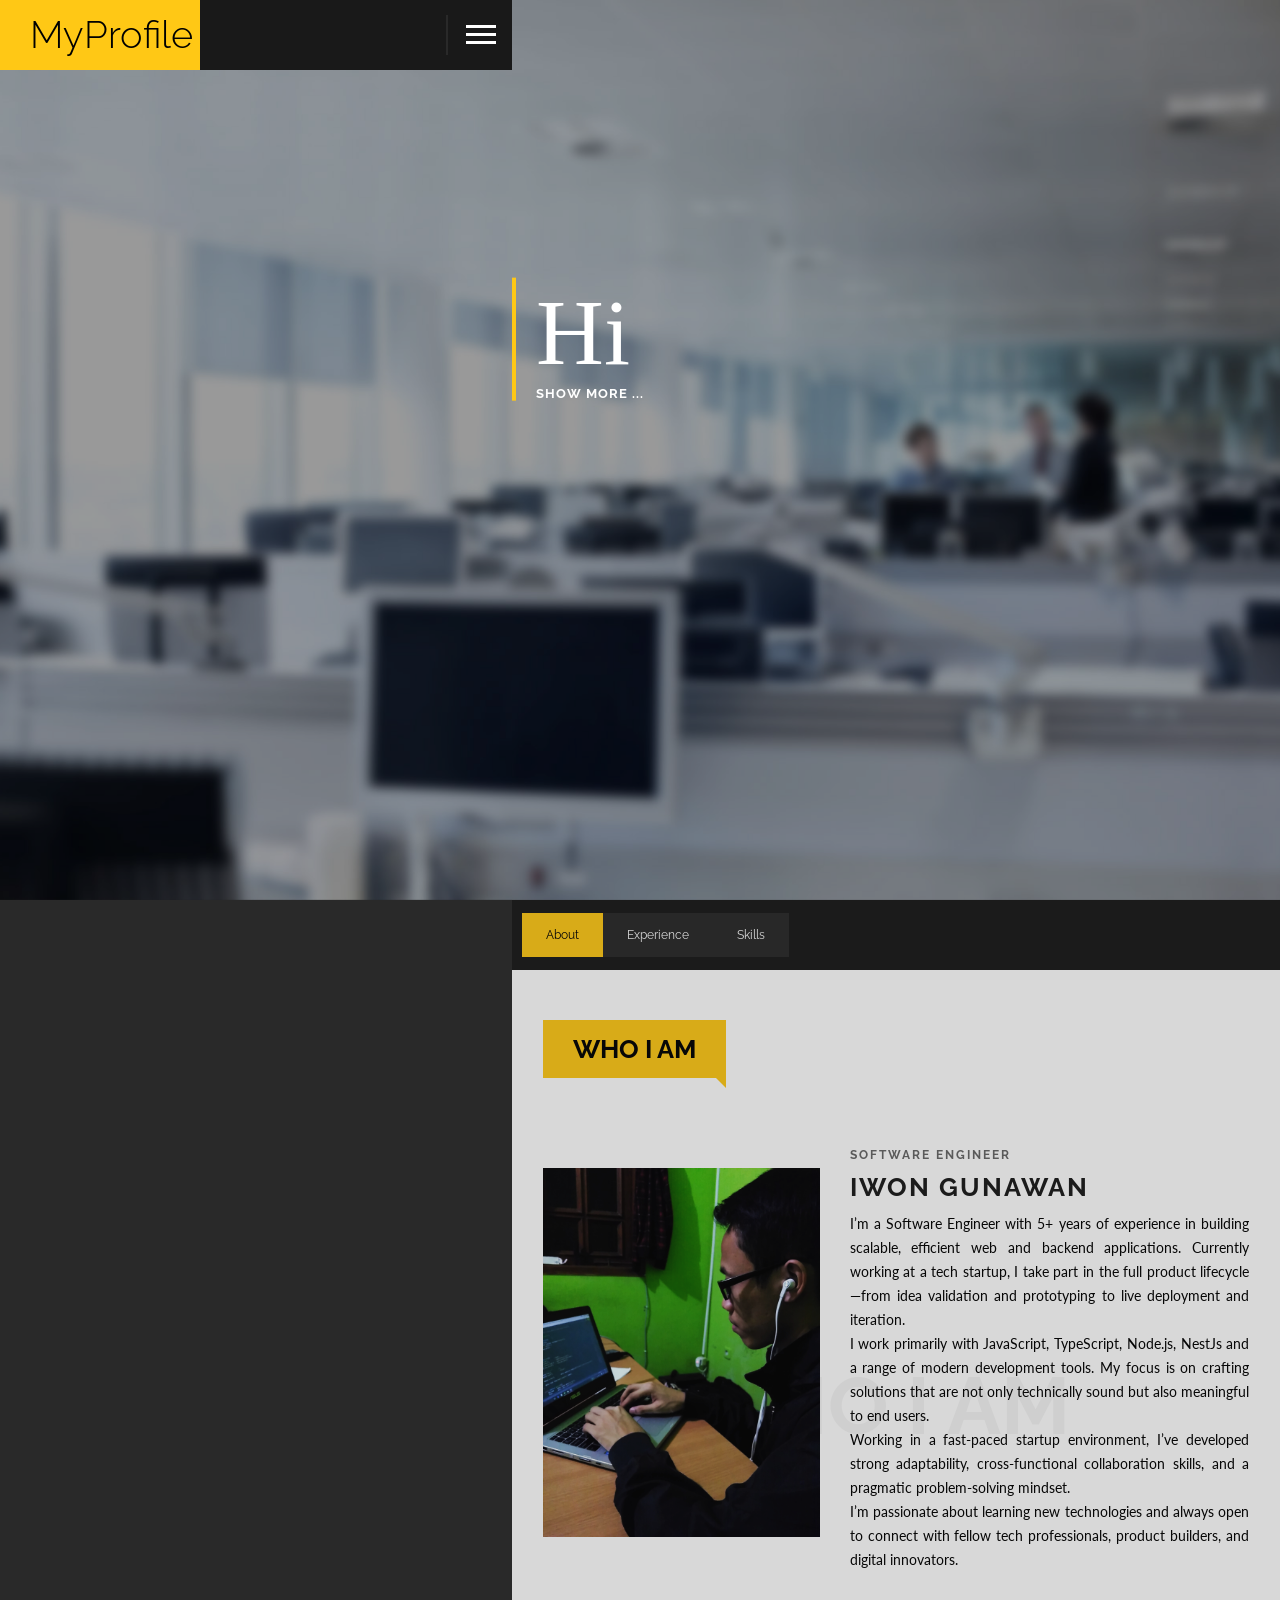
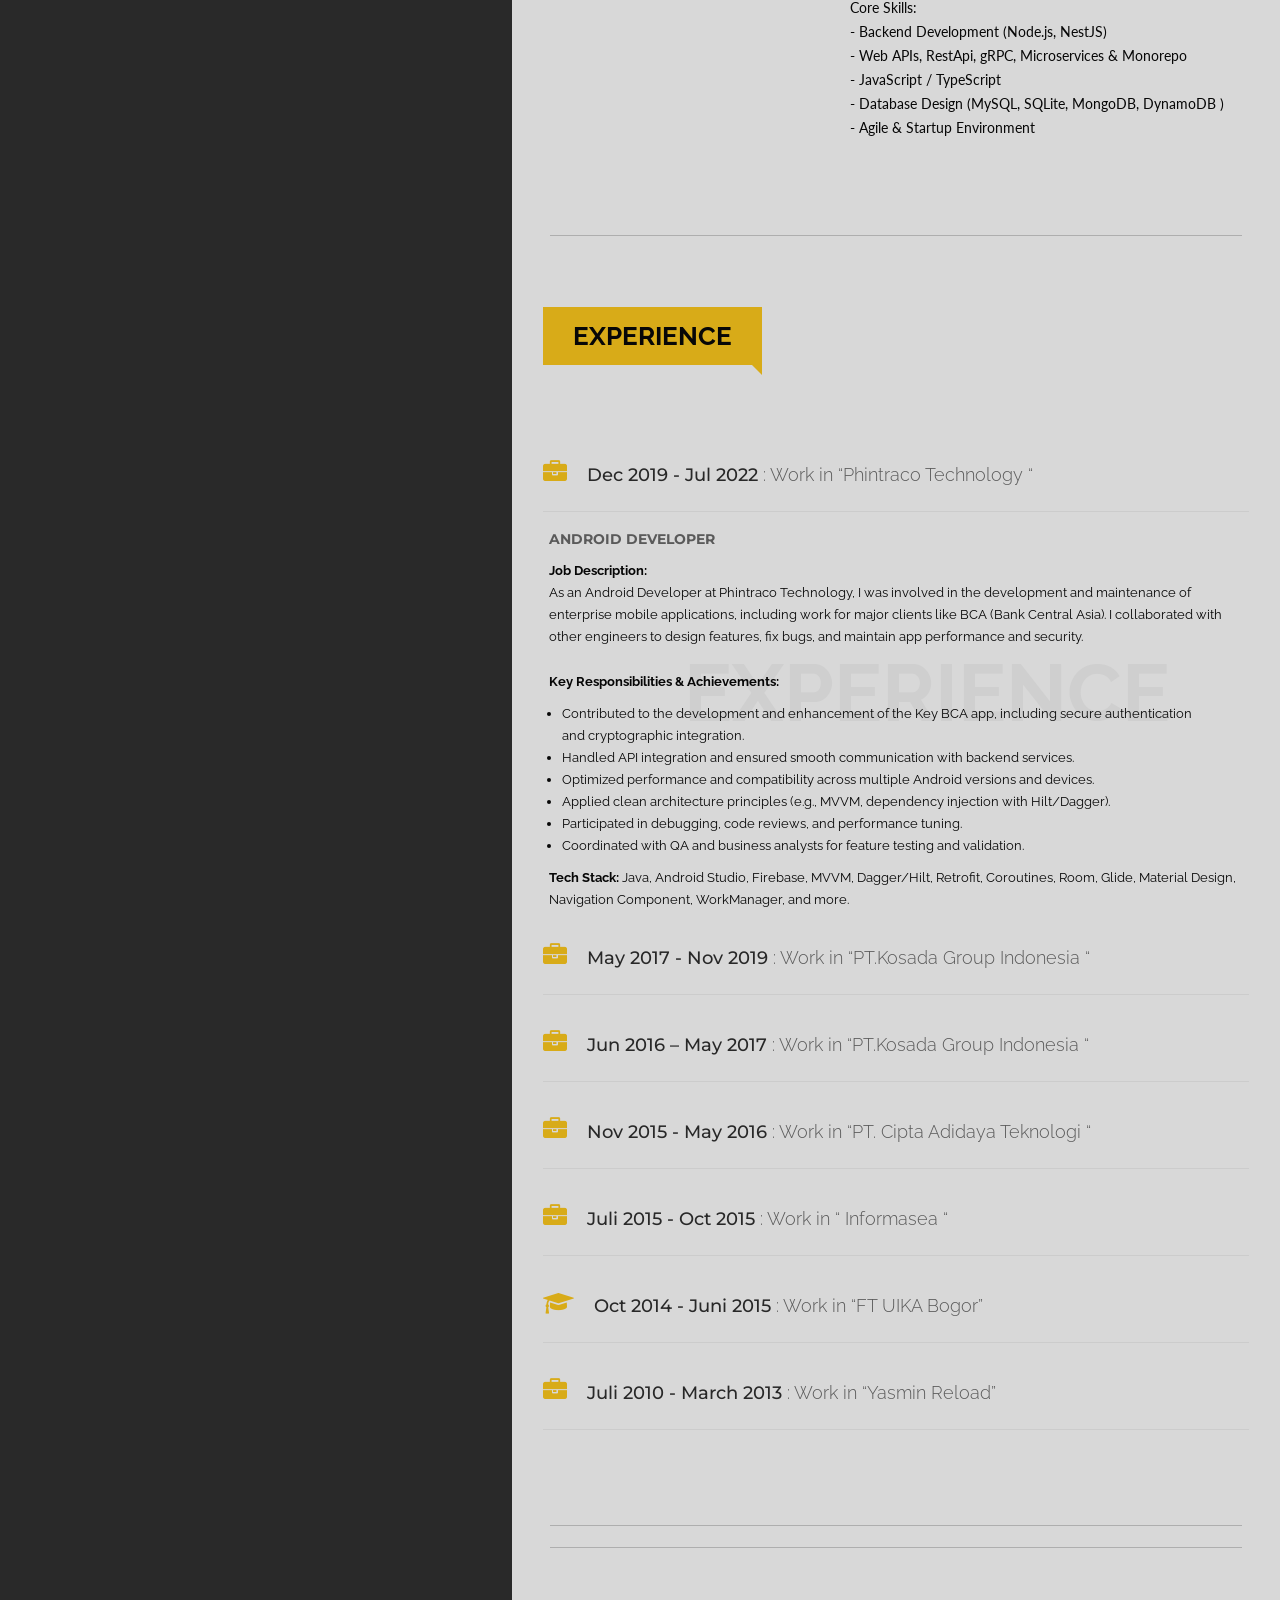
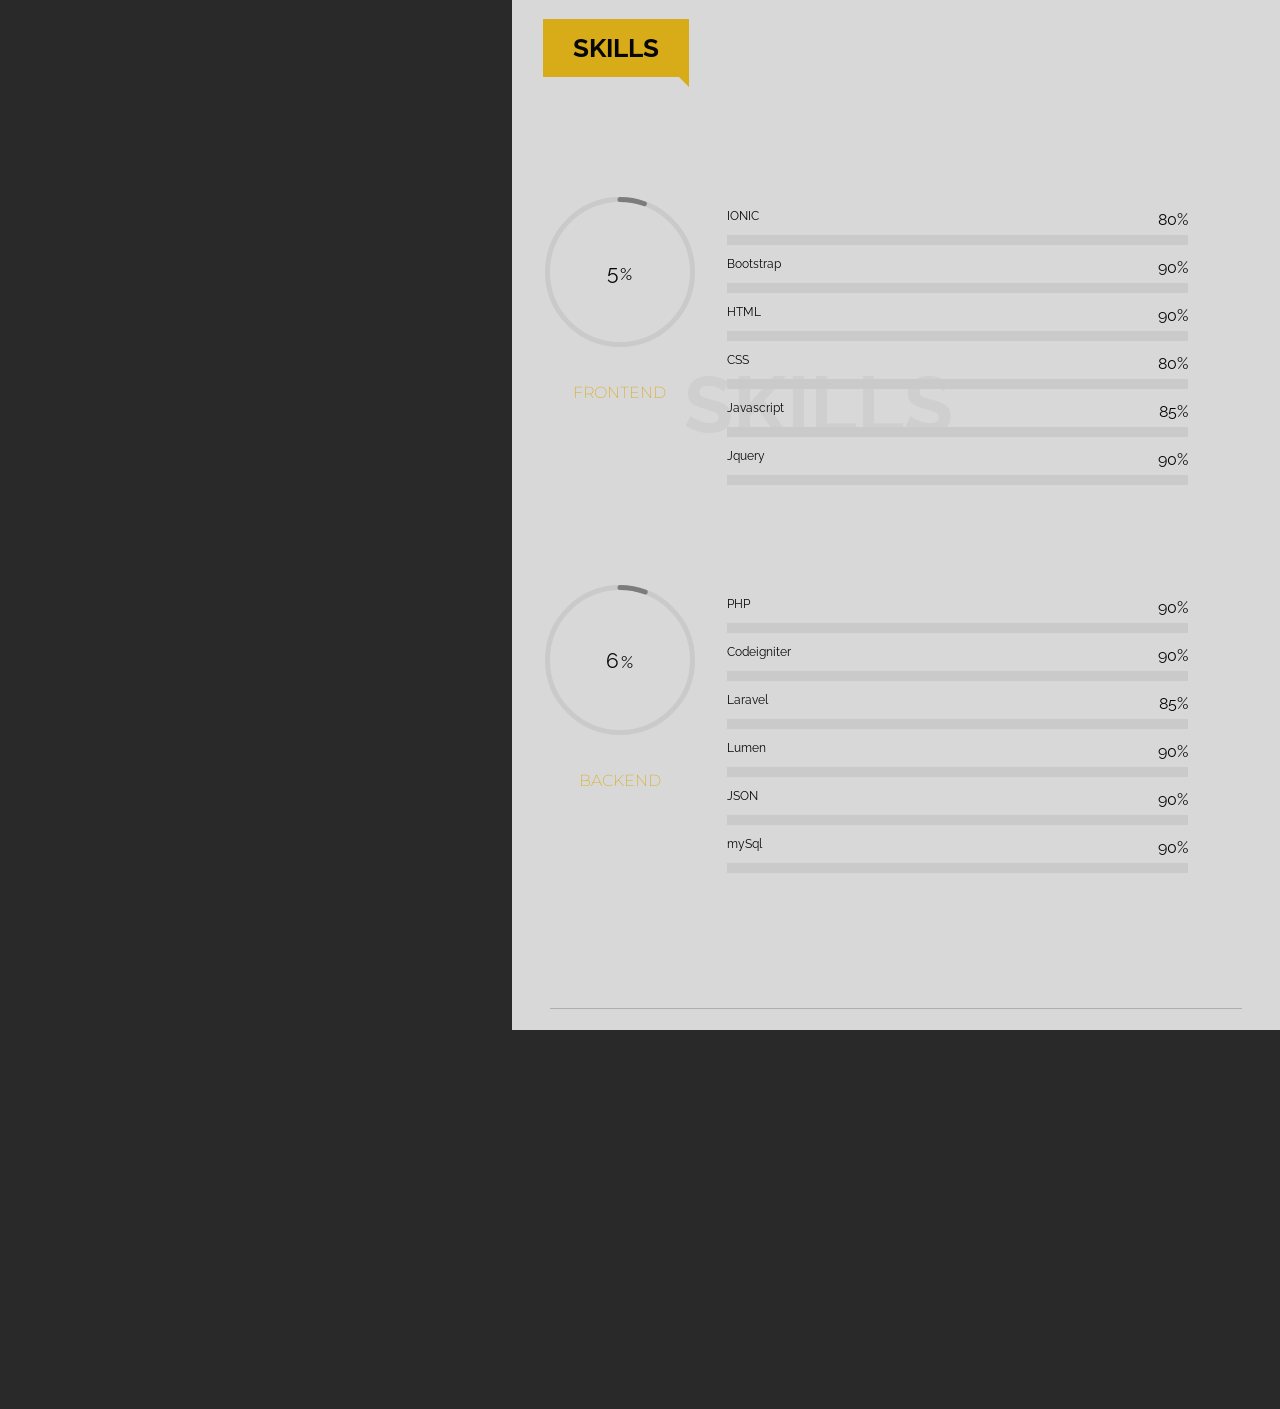
==== commit 7702f8c2: "updated" ====
--- a/index.html
+++ b/index.html
@@ -50,10 +50,6 @@
 </div>
 		
 <div id="main">
-
-		<a href="https://wa.me/628988429390?text=Hi" class="float" target="_blank">
-			<i class="fa fa-whatsapp my-float"></i>
-		</a>
     <!--=============== HEADER ===============-->	
     <header>
         <div class="logo-holder">
@@ -170,7 +166,7 @@
 												<div class="vc_col-sm-7 wpb_column vc_column_container ">
 													<div class="wpb_wrapper">
 													   <div class="text-title ">
-															 <h2 id="about_name" style="font-size: 12px">FullStack Developer</h2>
+															 <h2 id="about_name" style="font-size: 12px">Software Engineer</h2>
 														 </div>
 												           
 													   <div class="text-title ">
@@ -181,10 +177,20 @@
 												            
 													     <div class="sec-text ">
 													     	<p id="about_content">
-													     		Experienced Web Developer with a demonstrated history of working in the computer software industry. Skilled in PHP, IONIC, jQuery, Angular, JavaScript, JSON, Mysql, Lumen, Laravel, Codeigniter, Cordova and Bootstrap. Strong engineering professional with a Bachelor's degree focused in Informatics Engineering from University Ibn Khaldun Bogor. 
+													     		I’m a Software Engineer with 5+ years of experience in building scalable, efficient web and backend applications. 
+																	Currently working at a tech startup, I take part in the full product lifecycle—from idea validation and prototyping to live deployment and iteration. <br />
+																	I work primarily with JavaScript, TypeScript, Node.js, NestJs and a range of modern development tools.
+																	My focus is on crafting solutions that are not only technically sound but also meaningful to end users. <br />
+																	Working in a fast-paced startup environment, I’ve developed strong adaptability, cross-functional collaboration skills, and a pragmatic problem-solving mindset. <br />
+																	I’m passionate about learning new technologies and always open to connect with fellow tech professionals, product builders, and digital innovators. <br /><br />
+																	Core Skills: <br />
+																	- Backend Development (Node.js, NestJS) <br />
+																	- Web APIs, RestApi, gRPC, Microservices & Monorepo <br />
+																	- JavaScript / TypeScript <br />
+																	- Database Design (MySQL, SQLite, MongoDB, DynamoDB ) <br />	
+																	- Agile & Startup Environment <br />
 													     	</p>
-												           
-													    <div class="sec-button">
+													    <!-- <div class="sec-button">
 																<div class="inline-facts-holder">
 																	<div class="inline-facts">
 																		<div class="milestone-counter">
@@ -195,8 +201,7 @@
 																	</div>
 																</div>
 																<a class="btn hide-icon" href="#" target="_blank" id="about_view"><i class="fa fa-angle-right"></i><span>View Work</span></a>
-															</div>
-
+															</div> -->
 													</div> 
 												</div> 
 											</div>		
@@ -223,42 +228,72 @@
 										<div class="wpb_wrapper">
 										<div class="sec-resume "><div class="accordion" data-name="1">
 											<div class="accordion-title transition">
-												<h5><a href="#"><i class="fa fa-briefcase"></i>May 2017 - Now <span> : </span><span>Work in &#8220;PT.Kosada Group Indonesia &#8220;</span></a></h5></div>
-												<div class="accordion-inner">
-													<h4><b>Mobile Developer</b></h4>
-
-														Job Description :
+												<h5><a href="#"><i class="fa fa-briefcase"></i>Dec 2019 - Jul 2022 <span> : </span><span>Work in &#8220;Phintraco Technology &#8220;</span></a></h5></div>
+												<div class="accordion-inner">
+														<h4><b>Android Developer</b></h4>
+														<b>Job Description:</b><br/>
+														As an Android Developer at Phintraco Technology, I was involved in the development and maintenance of enterprise mobile applications, including work for major clients like BCA (Bank Central Asia). I collaborated with other engineers to design features, fix bugs, and maintain app performance and security.
+														<br/><br/>
+
+														<b>Key Responsibilities & Achievements:</b>
 														<ul>
-															<li>Develop and maintain Android & IOS mobile applications</li>
-															<li>Coordination with the QA / QC team for specifications</li>
-															<li>Coordination with the designer team for the layout</li>
-															<li>Make a report on the estimated work (timeline)</li>
-															<li>Make daily and weekly work reports</li>
-															<li>Perform basic testing in accordance with specifications</li>
-															<li>Distribute tasks to the mobile team</li>
-															<li>Develop <br/>
-																CRM Android : <i>https://play.google.com/store/apps/details?id=barantum.com</i> <br />
-																CRM IOS : <i>https://apps.apple.com/us/app/barantum-crm/id1306629367</i>
-															</li>
-														</ul>
+															<li>Contributed to the development and enhancement of the Key BCA app, including secure authentication and cryptographic integration.</li>
+															<li>Handled API integration and ensured smooth communication with backend services.</li>
+															<li>Optimized performance and compatibility across multiple Android versions and devices.</li>
+															<li>Applied clean architecture principles (e.g., MVVM, dependency injection with Hilt/Dagger).</li>
+															<li>Participated in debugging, code reviews, and performance tuning.</li>
+															<li>Coordinated with QA and business analysts for feature testing and validation.</li>
+														</ul><br />
+
+														<b>Tech Stack:</b>
+														Java, Android Studio, Firebase, MVVM, Dagger/Hilt, Retrofit, Coroutines, Room, Glide, Material Design, Navigation Component, WorkManager, and more.
+												</div>
+
+
+											<div class="accordion-title transition">
+												<h5><a href="#"><i class="fa fa-briefcase"></i>May 2017 - Nov 2019 <span> : </span><span>Work in &#8220;PT.Kosada Group Indonesia &#8220;</span></a></h5></div>
+												<div class="accordion-inner">
+														<h4><b>Mobile Developer</b></h4>
+														<b>Job Description:</b><br/>
+														As a Mobile Developer at Barantum.com, I was responsible for developing and maintaining mobile CRM applications on both Android and iOS platforms using Ionic Framework. I collaborated with designers, QA/QC teams, and backend developers to deliver user-centric features and ensure cross-platform consistency.
+														<br/><br/>
+
+														<b>Key Responsibilities & Achievements:</b>
+														<ul>
+															<li>Built and maintained hybrid mobile apps for Android and iOS using Ionic Framework (with Angular, HTML5, TypeScript).</li>
+															<li>Developed core CRM modules including customer management, activity tracking, deal pipelines, task scheduling, and reporting.</li>
+															<li>Coordinated with QA/QC teams to align development with business requirements and testing scenarios.</li>
+															<li>Worked closely with UI/UX designers to implement clean, responsive mobile interfaces.</li>
+															<li>Created accurate work timelines and submitted daily and weekly reports to team leads.</li>
+															<li>Conducted basic functional testing prior to deployment.</li>
+															<li>Delegated tasks and helped coordinate responsibilities within the mobile development team.</li>	
+														</ul><br />
+
+														<b>Tech Stack:</b>
+														Ionic Framework, Angular, TypeScript, HTML5, SCSS, Cordova/Capacitor, REST API, Git
 												</div>
 
 											<div class="accordion-title transition">
 												<h5><a href="#"><i class="fa fa-briefcase"></i>Jun 2016 – May 2017<span> : </span><span>Work in &#8220;PT.Kosada Group Indonesia &#8220;</span></a></h5></div>
 												<div class="accordion-inner">
-													<h4><b>Web Developer</b></h4>
-
-														Job Description :
+													<h4><b>Fullstack Web Developer</b></h4>
+														<b>Job Description:</b><br/>
+														As a fullstack Web Developer at Barantum.com, I was responsible for developing and maintaining a web-based CRM platform tailored to business needs. I worked closely with product managers and QA to deliver key features that supported sales teams and customer service operations.
+														<br/><br/>
+
+														<b>Key Responsibilities & Achievements:</b>
 														<ul>
-															<li>Develop and maintain CRM applications</li>
-															<li>Make a report on the estimated work (timeline)</li>
-															<li>Make daily and weekly work reports</li>
-															<li>Develop <br/>
-																Landing Page : <i>https://barantum.com/</i> <br />
-																CRM Apps : <i>https://crm.barantum.com/</i> <br/>
-																Admin Barantum : <i>https://admin.barantum.com/</i> <br/>
-															</li>
-														</ul>
+															<li>Built and maintained core CRM modules including Dashboard, Customer Management, Activity Logs, Deal Pipelines, Reports etc.</li>
+															<li>Developed user-friendly interfaces with HTML5, CSS3, JavaScript, jQuery, and Bootstrap.</li>
+															<li>Designed and implemented backend logic using PHP (Laravel framework) and MySQL as the database.</li>
+															<li>Created APIs for dynamic content rendering and integrated AJAX for seamless user experience.</li>
+															<li>Collaborated with QA to perform functional and regression testing.</li>
+															<li>Delivered accurate work estimations and submitted structured daily & weekly reports to supervisors.</li>
+															<li>Conducted refactoring and optimization to improve code readability and performance.</li>
+														</ul><br />
+
+														<b>Tech Stack:</b>
+														PHP (Laravel), MySQL, JavaScript, jQuery, HTML5, CSS3, Bootstrap, AJAX
 												</div>
 
 											<div class="accordion-title transition">
@@ -409,7 +444,6 @@
 					            <h4 class="spo-footer-widget-title">Find me</h4>
 					            <div class="footer-social">
 				                <ul>
-			                    <li><a href="https://wa.me/628988429390?text=Hi" target="_blank"><i class="fa fa-whatsapp"></i></a></li>
 			                    <li><a href="https://github.com/IwonGunawan" target="_blank"><i class="fa fa-github"></i></a></li>
 			                    <li><a href="https://www.linkedin.com/in/iwon-gunawan-6988b1106?trk=hp-identity-headline" target="_blank"><i class="fa fa-linkedin"></i></a></li>
 				                </ul>
@@ -418,7 +452,6 @@
 					        <div class="col-md-4"><div id="custom_contact_dewidget-1" class="widget footer-info spo-footer-widget text-left widget_custom_contact_dewidget">
 					            <h4 class="spo-footer-widget-title">Contact info</h4>
 					            <ul class="footer-contacts">
-				                <li><a href=""><i class="fa fa-phone"></i> +6289-884-293-90</a></li>
 				                <li><a href=""><i class="fa fa-motorcycle"></i> Bogor, Jawa Barat</a></li>
 				                <li><a href="" style="text-transform:lowercase"><i class="fa fa-envelope-o"></i> iwongunawan@gmail.com</a></li>
 					            </ul></div>
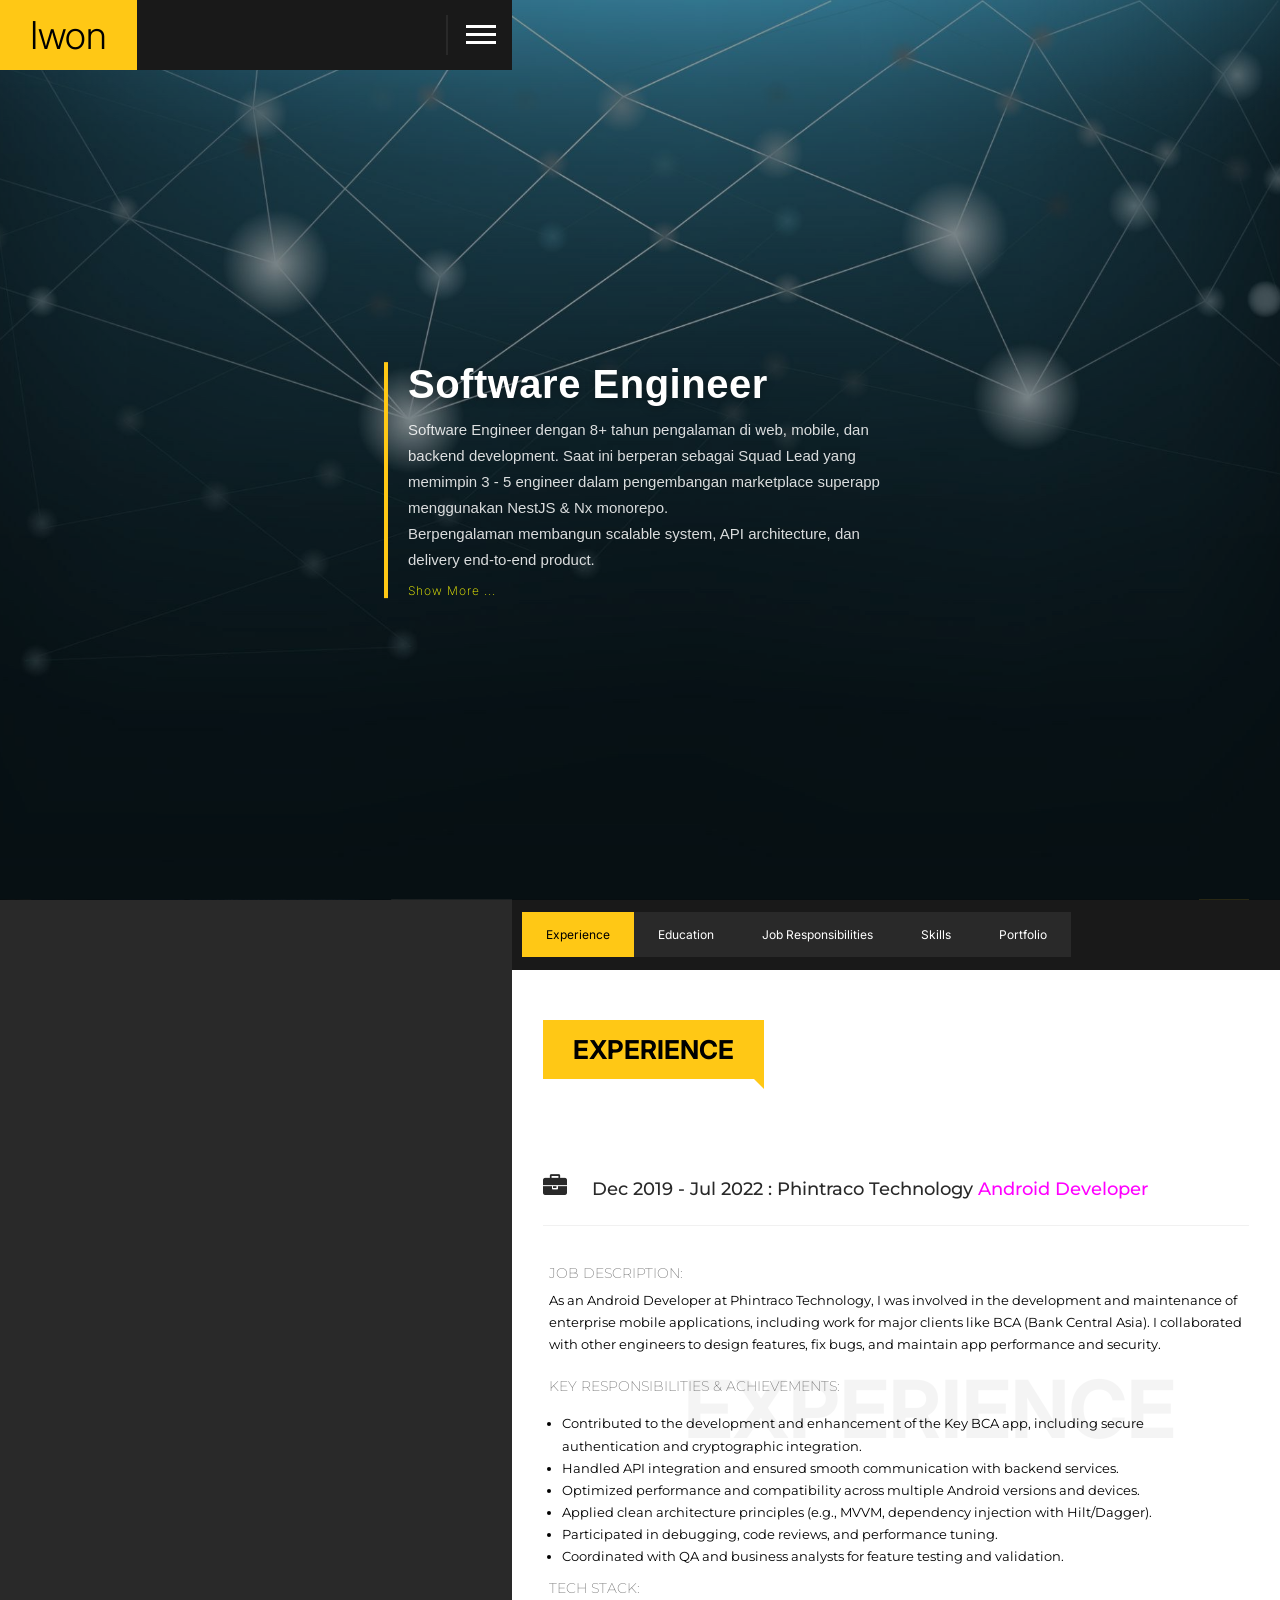
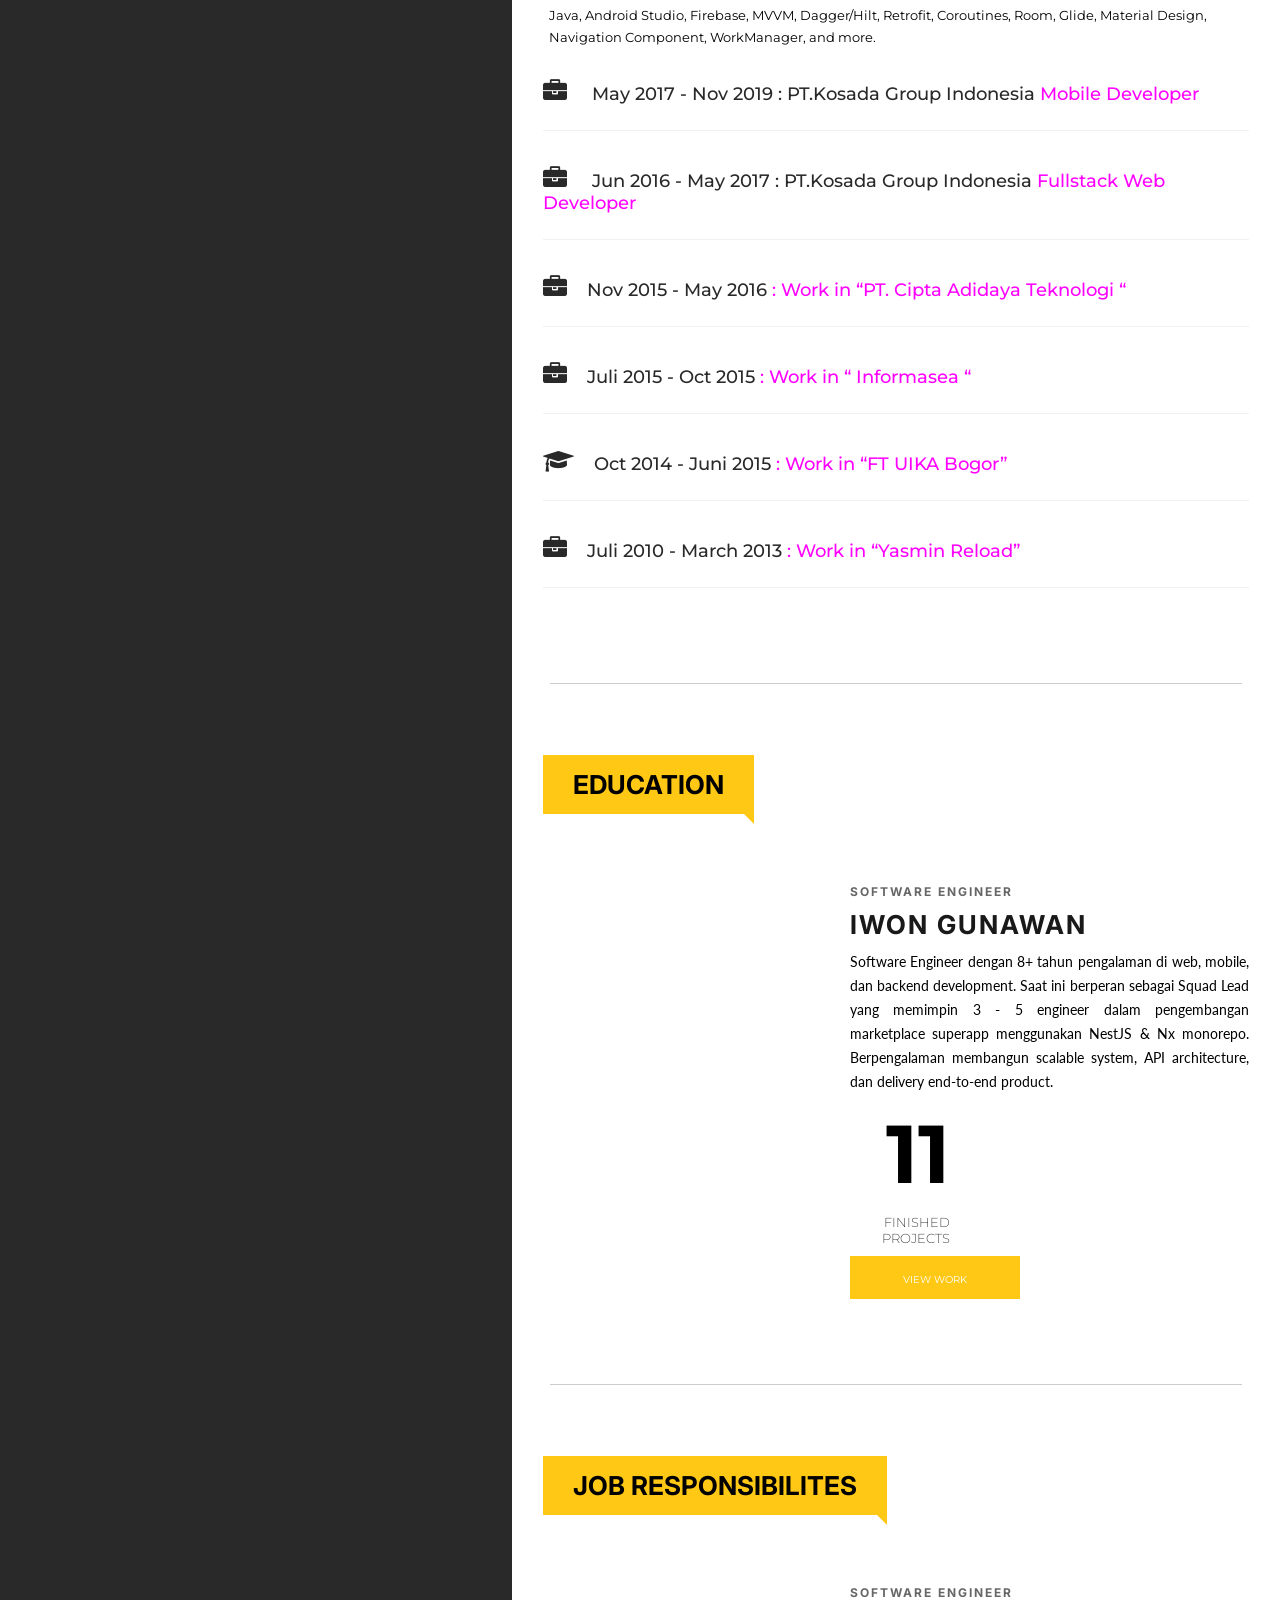
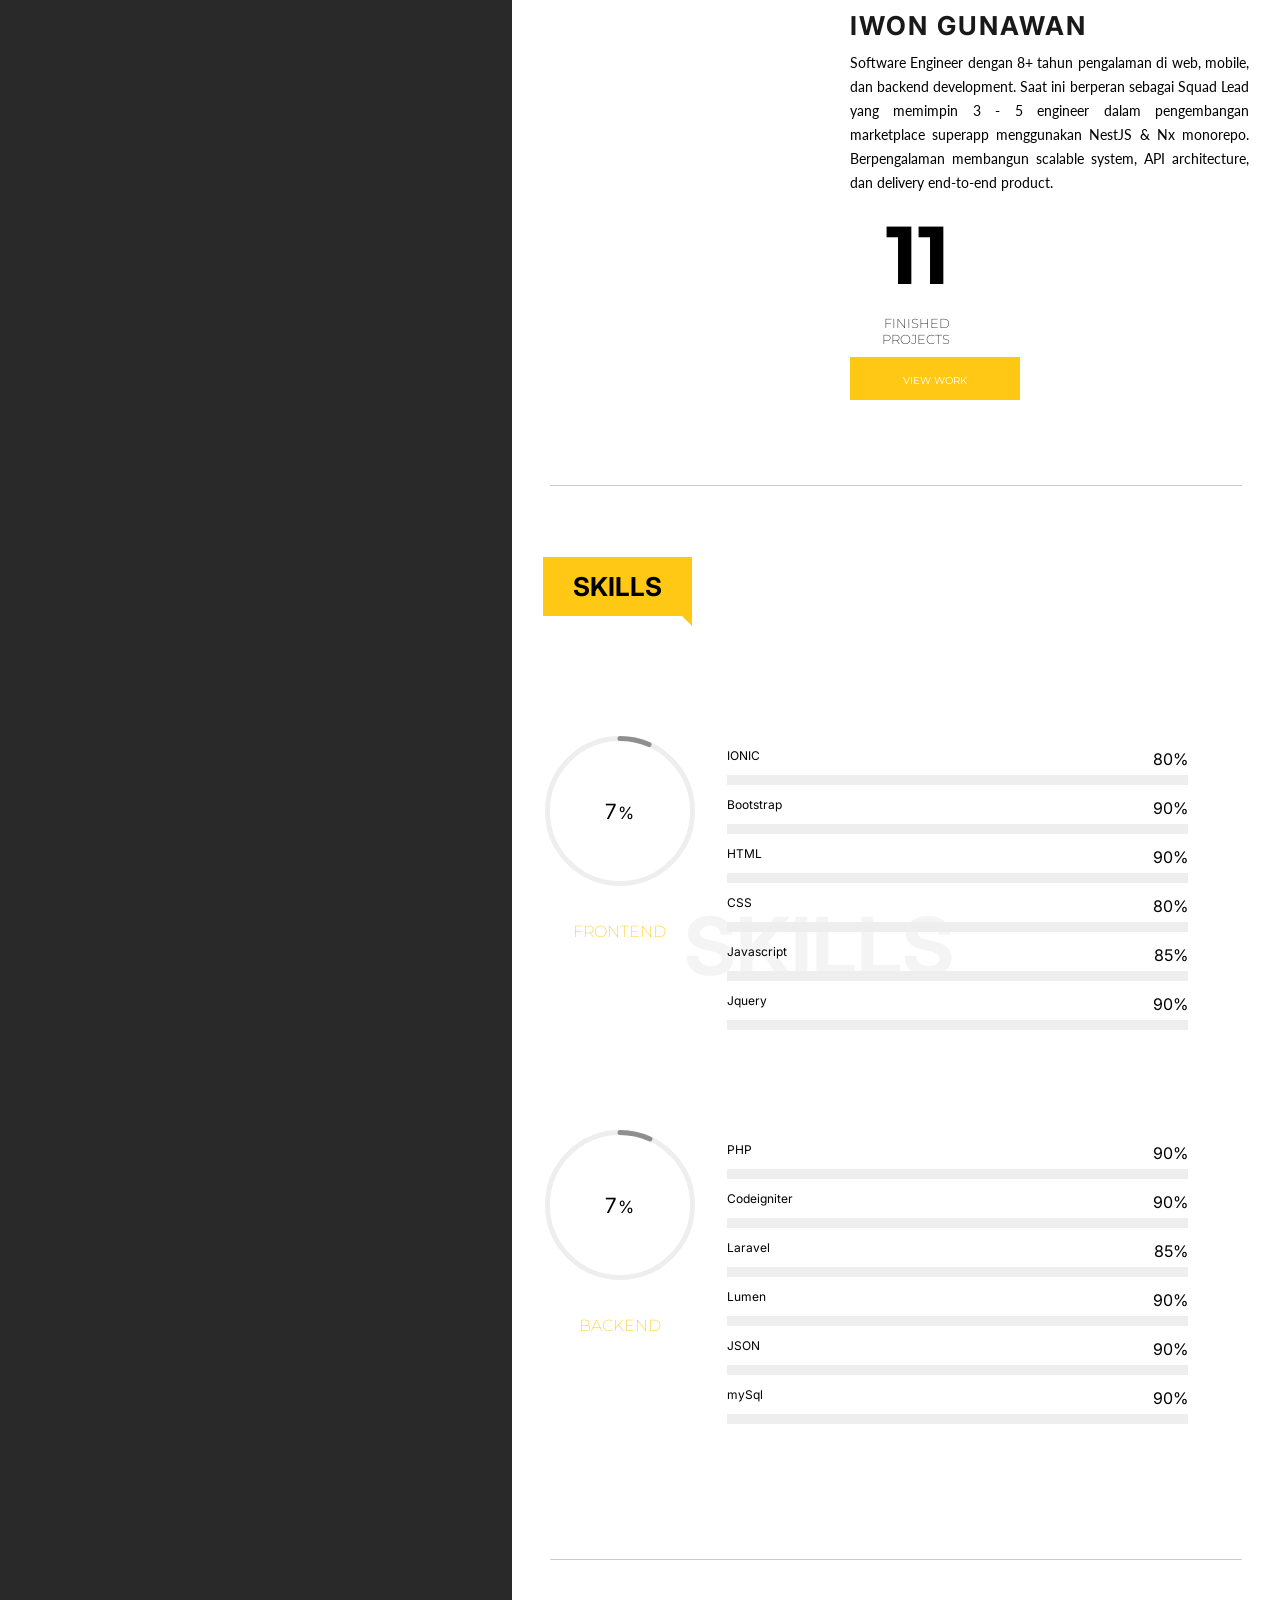
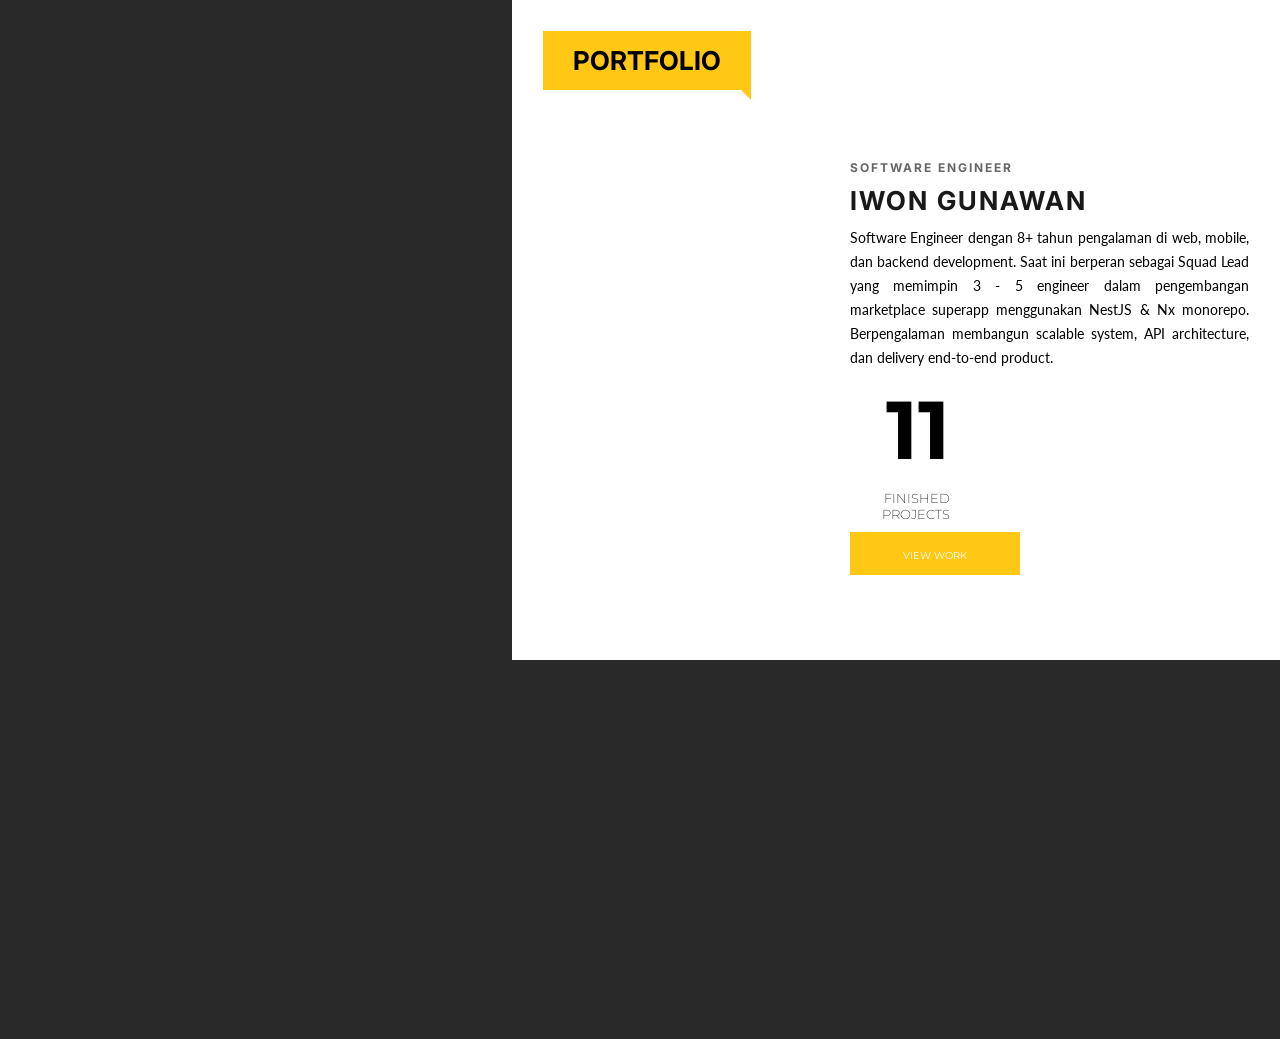
==== commit 5615b328: "Refactor index.html: Update title, favicon path, and stylesheet links; enhance navigation and conten" ====
--- a/index.html
+++ b/index.html
@@ -5,40 +5,20 @@
   <meta charset="utf-8" />
   <meta name="viewport" content="width=device-width, initial-scale=1.0, minimum-scale=1.0, maximum-scale=1.0, user-scalable=no">
   
-  <title>My Profile</title>       
-  <link rel="shortcut icon" href="image/icon/favicon_logo.png" type="image/x-icon" />
+  <title>Portfolio | Iwon Gunawan</title>
+  <link rel="shortcut icon" href="assets/image/icon/favicon_logo.png" type="assets/image/x-icon" />
 	
-  <link rel='stylesheet' href="css/custome.css" type="text/css" >
-  <link rel='stylesheet' href='css/styles.css' id='contact-form-7-css' type='text/css' media='all' />
-  <link rel='stylesheet' href='css/reset.css' id='reset-css' type='text/css' media='all' />
-  <link rel='stylesheet' href='css/plugins.css' id='plugins-css' type='text/css' media='all' />
-  <link rel='stylesheet' href='css/style.css' id='style-css' type='text/css' media='all' />
-  <link rel='stylesheet' href='css/color.css' id='color-css' type='text/css' media='all' />
+	<link href="https://fonts.googleapis.com/css2?family=Inter:wght@300;400;600;700&display=swap" rel="stylesheet">
+  <link rel='stylesheet' href="assets/css/custome.css" type="text/css" >
+  <link rel='stylesheet' href='assets/css/styles.css' id='contact-form-7-css' type='text/css' media='all' />
+  <link rel='stylesheet' href='assets/css/reset.css' id='reset-css' type='text/css' media='all' />
+  <link rel='stylesheet' href='assets/css/plugins.css' id='plugins-css' type='text/css' media='all' />
+  <link rel='stylesheet' href='assets/css/style.css' id='style-css' type='text/css' media='all' />
+  <link rel='stylesheet' href='assets/css/color.css' id='color-css' type='text/css' media='all' />
   <link rel="stylesheet" type="text/css" href='vendor/font-awesome-4.7.0/css/font-awesome.min.css'>
 
-  <script type='text/javascript' src='js/jquery.js'></script>
-  <script type='text/javascript' src='js/jquery-migrate.min.js'></script>
-
-  <style type="text/css">
-  	.float{
-			position:fixed;
-			width:60px;
-			height:60px;
-			bottom:40px;
-			right:40px;
-			background-color:#25d366;
-			color:#FFF;
-			border-radius:50px;
-			text-align:center;
-			font-size:30px;
-			box-shadow: 2px 2px 3px #999;
-			z-index:100;
-		}
-
-		.my-float{
-			margin-top:16px;
-		}
-  </style>
+  <script type='text/javascript' src='assets/js/jquery.js'></script>
+  <script type='text/javascript' src='assets/js/jquery-migrate.min.js'></script>
 
 <body>
 
@@ -54,7 +34,7 @@
     <header>
         <div class="logo-holder">
         <a href="#" >
-            <h2>MyProfile</h2>
+            <h2>Iwon</h2>
         </a>
         </div>
         <div class="nav-button">
@@ -76,13 +56,16 @@
 						<nav>
 							<!-- start main nav -->
 							<ul class="">
-								<li id="menu-item-216"  class="menu-item menu-item-type-post_type menu-item-object-page" > <a class="custom-scroll-link" href="#about-2" data-toggle="my-scrollspy-2">
-									About</a></li>
-								<li id="menu-item-219"  class="menu-item menu-item-type-post_type menu-item-object-page" > <a class="custom-scroll-link" href="#resume" data-toggle="my-scrollspy-2">
-									Resume</a></li>
-								
-								<li id="menu-item-223"  class="menu-item menu-item-type-post_type menu-item-object-page" > <a class="custom-scroll-link" href="#skills" data-toggle="my-scrollspy-2">
-									Skills</a></li>
+								<li id="menu-item-219"  class="menu-item menu-item-type-post_type menu-item-object-page" > 
+									<a class="custom-scroll-link" href="#experience-section" data-toggle="my-scrollspy-2">Experience</a></li>
+								<li id="menu-item-223"  class="menu-item menu-item-type-post_type menu-item-object-page" > 
+									<a class="custom-scroll-link" href="#education-section" data-toggle="my-scrollspy-2">Education</a></li>
+								<li id="menu-item-223"  class="menu-item menu-item-type-post_type menu-item-object-page" > 
+									<a class="custom-scroll-link" href="#job-section" data-toggle="my-scrollspy-2">Job Responsibilities</a></li>
+								<li id="menu-item-223"  class="menu-item menu-item-type-post_type menu-item-object-page" > 
+									<a class="custom-scroll-link" href="#skills-section" data-toggle="my-scrollspy-2">Skills</a></li>
+								<li id="menu-item-223"  class="menu-item menu-item-type-post_type menu-item-object-page" > 
+									<a class="custom-scroll-link" href="#portfolio-section" data-toggle="my-scrollspy-2">Portfolio</a></li>
 							</ul>
 						</nav>      
 					</div>
@@ -92,13 +75,18 @@
           <div class="hero-wrapper">
 						<div class="section-parallax" data-top-bottom="transform: translateY(450px);" data-bottom-top="transform: translateY(-450px);">
 						    <div class="media-container">
-					        <div class='bg' style=background-image:url('image/1970-offfice.jpg') width='1200' height='793'></div>								
+					        <div class='bg' style='background-image:url("assets/image/hero-bg2.png")' width='1200' height='793'></div>		
 					        <div class="overlay"></div>
 						    </div>
 							
 							<div class="hero-title">
 					        <div class="hero-wrap" data-top-bottom="transform: translateY(-150px);" data-bottom-top="transform: translateY(150px);">
-					            <h3>Hi</h3>
+					            <h3>Software Engineer</h3>
+											<div class="hero-description">
+												Software Engineer dengan 8+ tahun pengalaman di web, mobile, dan backend development.
+												Saat ini berperan sebagai Squad Lead yang memimpin 3 - 5 engineer dalam pengembangan marketplace superapp menggunakan NestJS & Nx monorepo. <br/>
+												Berpengalaman membangun scalable system, API architecture, dan delivery end-to-end product.
+											</div>
 					            <div class="clearfix"></div>
 					            <h4><a href="#sec1" class="custom-scroll-link">Show More ...</a></h4>
 					        </div>
@@ -119,23 +107,24 @@
 		          <!--=============== SCROLL PAGE NAVIGATION ===============-->
               <div class="scroll-nav-holder">
                 <nav class="scroll-nav">
-                	<!-- 
-                		data-bgscr="assets/images/frontend/aboutus.jpg"
-                		1257832_97691437.jpg
-                		it-services.jpg
-                		about_us_Comp.jpg
-                		-->
-						    <ul>								     
-						      <li>
-										<a class="scroll-link fbgs" href="#about-2" data-bgscr="" data-bgtex="About Me">
-										<span>About</span></a></li>																     
+						    <ul>
 								  <li>
-										<a class="scroll-link fbgs" href="#resume" data-bgscr="" data-bgtex="My Experience">
-										<span>Experience</span></a></li>																     
-								 																     
+										<a class="scroll-link fbgs" href="#experience-section" data-bgscr="assets/image/profile1.png" data-bgtex="Experience">
+										<span>Experience</span></a></li>																     														     
 								  <li>
-										<a class="scroll-link fbgs" href="#skills" data-bgscr="" data-bgtex="My skills">
-										<span>Skills</span></a></li>									
+										<a class="scroll-link fbgs" href="#education-section" data-bgscr="assets/image/profile2.png" data-bgtex="Education">
+										<span>Education</span></a></li>
+									<li>
+										<a class="scroll-link fbgs" href="#job-section" data-bgscr="assets/image/profile3.png" data-bgtex="Jobs">
+										<span>Job Responsibilities</span></a></li>
+									<li>
+										<a class="scroll-link fbgs" href="#skills-section" data-bgscr="assets/image/profile4.png" data-bgtex="Skills">
+										<span>Skills</span></a></li>
+									<li>
+										<a class="scroll-link fbgs" href="#portfolio-section" data-bgscr="assets/image/profile5.png" data-bgtex="Portfolio">
+										<span>Portfolio</span></a></li>
+									</li>
+
 						    </ul>
 								</nav>                
 							</div>
@@ -143,15 +132,161 @@
 
 
               <div class="content" id="sec1">
-			          <!--=============== ABOUT ===============-->
-								<section id="about-2">
-								    
+			          <!--=============== EXPERIENCE ===============-->
+                <section id="experience-section">
 									<div class="container">
 										<div class="section-title">
 											<div class="sect-subtitle" data-top-bottom="transform: translateY(-300px);" data-bottom-top="transform: translateY(300px);">
-												<span>Who i am</span>
-											</div>
-											<h3>Who i am </h3>
+											<span>Experience</span>
+											</div>
+										    <h3>Experience</h3>
+										</div>	
+										
+										<div class="wrapper-content">			
+										<div  class="vc_row wpb_row vc_row-fluid">
+										<div class="vc_col-sm-12 wpb_column vc_column_container ">
+										<div class="wpb_wrapper">
+										<div class="sec-resume "><div class="accordion" data-name="1">
+											<div class="accordion-title transition">
+												<h5><a href="#"><i class="fa fa-briefcase"></i>
+													Dec 2019 - Jul 2022 : Phintraco Technology  <span>Android Developer</span>
+												</a></h5>
+											</div>
+												<div class="accordion-inner">
+														<h4>Job Description:</h4>
+														As an Android Developer at Phintraco Technology, I was involved in the development and maintenance of enterprise mobile applications, including work for major clients like BCA (Bank Central Asia). I collaborated with other engineers to design features, fix bugs, and maintain app performance and security.
+
+														<h4>Key Responsibilities & Achievements:</h4>
+														<ul>
+															<li>Contributed to the development and enhancement of the Key BCA app, including secure authentication and cryptographic integration.</li>
+															<li>Handled API integration and ensured smooth communication with backend services.</li>
+															<li>Optimized performance and compatibility across multiple Android versions and devices.</li>
+															<li>Applied clean architecture principles (e.g., MVVM, dependency injection with Hilt/Dagger).</li>
+															<li>Participated in debugging, code reviews, and performance tuning.</li>
+															<li>Coordinated with QA and business analysts for feature testing and validation.</li>
+														</ul>
+
+														<h4>Tech Stack:</h4>
+														Java, Android Studio, Firebase, MVVM, Dagger/Hilt, Retrofit, Coroutines, Room, Glide, Material Design, Navigation Component, WorkManager, and more.
+												</div>
+
+
+											<div class="accordion-title transition">
+												<h5><a href="#"><i class="fa fa-briefcase"></i>
+													May 2017 - Nov 2019 : PT.Kosada Group Indonesia <span>Mobile Developer</span>
+												</a></h5>
+											</div>
+												<div class="accordion-inner">
+														<b>Job Description:</b><br/>
+														As a Mobile Developer at Barantum.com, I was responsible for developing and maintaining mobile CRM applications on both Android and iOS platforms using Ionic Framework. I collaborated with designers, QA/QC teams, and backend developers to deliver user-centric features and ensure cross-platform consistency.
+														<br/><br/>
+
+														<b>Key Responsibilities & Achievements:</b>
+														<ul>
+															<li>Built and maintained hybrid mobile apps for Android and iOS using Ionic Framework (with Angular, HTML5, TypeScript).</li>
+															<li>Developed core CRM modules including customer management, activity tracking, deal pipelines, task scheduling, and reporting.</li>
+															<li>Coordinated with QA/QC teams to align development with business requirements and testing scenarios.</li>
+															<li>Worked closely with UI/UX designers to implement clean, responsive mobile interfaces.</li>
+															<li>Created accurate work timelines and submitted daily and weekly reports to team leads.</li>
+															<li>Conducted basic functional testing prior to deployment.</li>
+															<li>Delegated tasks and helped coordinate responsibilities within the mobile development team.</li>	
+														</ul><br />
+
+														<b>Tech Stack:</b>
+														Ionic Framework, Angular, TypeScript, HTML5, SCSS, Cordova/Capacitor, REST API, Git
+												</div>
+
+											<div class="accordion-title transition">
+												<h5><a href="#"><i class="fa fa-briefcase"></i>
+													Jun 2016 - May 2017 : PT.Kosada Group Indonesia <span>Fullstack Web Developer</span>
+												</a></h5>
+											</div>
+												<div class="accordion-inner">
+														<b>Job Description:</b><br/>
+														As a fullstack Web Developer at Barantum.com, I was responsible for developing and maintaining a web-based CRM platform tailored to business needs. I worked closely with product managers and QA to deliver key features that supported sales teams and customer service operations.
+														<br/><br/>
+
+														<b>Key Responsibilities & Achievements:</b>
+														<ul>
+															<li>Built and maintained core CRM modules including Dashboard, Customer Management, Activity Logs, Deal Pipelines, Reports etc.</li>
+															<li>Developed user-friendly interfaces with HTML5, CSS3, JavaScript, jQuery, and Bootstrap.</li>
+															<li>Designed and implemented backend logic using PHP (Laravel framework) and MySQL as the database.</li>
+															<li>Created APIs for dynamic content rendering and integrated AJAX for seamless user experience.</li>
+															<li>Collaborated with QA to perform functional and regression testing.</li>
+															<li>Delivered accurate work estimations and submitted structured daily & weekly reports to supervisors.</li>
+															<li>Conducted refactoring and optimization to improve code readability and performance.</li>
+														</ul><br />
+
+														<b>Tech Stack:</b>
+														PHP (Laravel), MySQL, JavaScript, jQuery, HTML5, CSS3, Bootstrap, AJAX
+												</div>
+
+											<div class="accordion-title transition">
+												<h5><a href="#"><i class="fa fa-briefcase"></i>Nov 2015 - May 2016 <span> : </span><span>Work in &#8220;PT. Cipta Adidaya Teknologi &#8220;</span></a></h5></div>
+												<div class="accordion-inner">
+													<h4><b>Mobile Developer</b></h4>
+
+														Job Description :
+														<ul>
+															<li>Develop and maintain applications</li>
+															<li>Make a report on the estimated work (timeline)</li>
+															<li>Make daily and weekly work reports</li>
+															<li>coordination with client</li>
+															<li>presentation of the results of system development</li>
+															<li>Develop <br/>
+																e-letter LEMSANEG<br />
+																bank soal LEMSANEG<br />
+																e-absensi LEMSANEG<br />
+															</li>
+														</ul>
+												</div>
+
+											<div class="accordion-title transition">
+												<h5><a href="#"><i class="fa fa-briefcase"></i>Juli 2015 - Oct 2015 <span> : </span><span>Work in &#8220; Informasea &#8220;</span></a></h5></div>
+												<div class="accordion-inner">
+													<h4><b>Mobile Programming</b></h4>
+
+														Job Description :
+														<ul>
+															<li>Develop and maintain Informasea.com applications</li>
+															<li>Make a report on the estimated work (timeline)</li>
+															<li>Make daily and weekly work reports</li>
+															<li>Develop <br/>
+																informasea app : <i>https://informase.com</i> <br />
+																informasea alpha : <i>https://alpha.informasea.com</i> <br/>
+																informasea agent : <i>https://agent.informasea.com</i>
+															</li>
+														</ul>
+												</div>
+											
+											<div class="accordion-title transition">
+												<h5><a href="#"><i class="fa fa-graduation-cap"></i>Oct 2014 - Juni 2015 <span> : </span><span>Work in &#8220;FT UIKA Bogor&#8221;</span></a></h5></div>
+												<div class="accordion-inner">
+													<h4><b>Web Programming</b></h4>
+												</div>
+
+											<div class="accordion-title transition">
+												<h5><a href="#"><i class="fa fa-briefcase"></i>Juli 2010 - March 2013 <span> : </span><span>Work in &#8220;Yasmin Reload&#8221;</span></a></h5></div>
+												<div class="accordion-inner">
+													<h4><b>Admin Server Pulsa</b></h4>
+												</div>
+
+
+										</div></div>
+										</div> 
+										</div> 
+										</div>
+										</div>	
+									</div>                    
+								</section> 
+              	<div class="section-separator2"></div>
+			          <!--=============== END EXPERIENCE ===============-->
+
+								<!--=============== EDUCATION ===============-->
+								<section id="education-section">
+									<div class="container">
+										<div class="section-title">
+											<h3>EDUCATION</h3>
 										</div>
 																
 										<div class="wrapper-content">			
@@ -159,7 +294,7 @@
 												<div class="vc_col-sm-5 wpb_column vc_column_container ">
 													<div class="wpb_wrapper">
 													<div class="sec-image post-media ">
-													<img src="image/image1.jpg" style="width:;height:;float:none;margin:;padding:;position:inherit;top:;bottom:;right:;left:;" alt="img" class="img-responsive"/>
+													<!-- <img src="assets/image/profile-image.png"  alt="img" class="img-responsive"/> -->
 													</div>
 													</div> 
 												</div> 
@@ -177,20 +312,9 @@
 												            
 													     <div class="sec-text ">
 													     	<p id="about_content">
-													     		I’m a Software Engineer with 5+ years of experience in building scalable, efficient web and backend applications. 
-																	Currently working at a tech startup, I take part in the full product lifecycle—from idea validation and prototyping to live deployment and iteration. <br />
-																	I work primarily with JavaScript, TypeScript, Node.js, NestJs and a range of modern development tools.
-																	My focus is on crafting solutions that are not only technically sound but also meaningful to end users. <br />
-																	Working in a fast-paced startup environment, I’ve developed strong adaptability, cross-functional collaboration skills, and a pragmatic problem-solving mindset. <br />
-																	I’m passionate about learning new technologies and always open to connect with fellow tech professionals, product builders, and digital innovators. <br /><br />
-																	Core Skills: <br />
-																	- Backend Development (Node.js, NestJS) <br />
-																	- Web APIs, RestApi, gRPC, Microservices & Monorepo <br />
-																	- JavaScript / TypeScript <br />
-																	- Database Design (MySQL, SQLite, MongoDB, DynamoDB ) <br />	
-																	- Agile & Startup Environment <br />
+													     		Software Engineer dengan 8+ tahun pengalaman di web, mobile, dan backend development. Saat ini berperan sebagai Squad Lead yang memimpin 3 - 5 engineer dalam pengembangan marketplace superapp menggunakan NestJS & Nx monorepo. Berpengalaman membangun scalable system, API architecture, dan delivery end-to-end product.
 													     	</p>
-													    <!-- <div class="sec-button">
+													    <div class="sec-button">
 																<div class="inline-facts-holder">
 																	<div class="inline-facts">
 																		<div class="milestone-counter">
@@ -201,172 +325,70 @@
 																	</div>
 																</div>
 																<a class="btn hide-icon" href="#" target="_blank" id="about_view"><i class="fa fa-angle-right"></i><span>View Work</span></a>
-															</div> -->
+															</div>
 													</div> 
 												</div> 
 											</div>		
 										</div>	
 									</div>                    
 								</section> 
-								<!-- END ABOUT -->
-								
-								<div class="section-separator2"></div>
-
-			          <!--=============== RESUME ===============-->
-                <section id="resume">
+              	<div class="section-separator2"></div>
+								<!--=============== END EDUCATION ===============-->
+
+								<!--=============== JOB RESPONSIBILITES ===============-->
+								<section id="job-section">
 									<div class="container">
 										<div class="section-title">
-											<div class="sect-subtitle" data-top-bottom="transform: translateY(-300px);" data-bottom-top="transform: translateY(300px);">
-											<span>Experience</span>
-											</div>
-										    <h3>Experience</h3>
-										</div>	
-										
+											<h3>JOB RESPONSIBILITES</h3>
+										</div>
+																
 										<div class="wrapper-content">			
-										<div  class="vc_row wpb_row vc_row-fluid">
-										<div class="vc_col-sm-12 wpb_column vc_column_container ">
-										<div class="wpb_wrapper">
-										<div class="sec-resume "><div class="accordion" data-name="1">
-											<div class="accordion-title transition">
-												<h5><a href="#"><i class="fa fa-briefcase"></i>Dec 2019 - Jul 2022 <span> : </span><span>Work in &#8220;Phintraco Technology &#8220;</span></a></h5></div>
-												<div class="accordion-inner">
-														<h4><b>Android Developer</b></h4>
-														<b>Job Description:</b><br/>
-														As an Android Developer at Phintraco Technology, I was involved in the development and maintenance of enterprise mobile applications, including work for major clients like BCA (Bank Central Asia). I collaborated with other engineers to design features, fix bugs, and maintain app performance and security.
-														<br/><br/>
-
-														<b>Key Responsibilities & Achievements:</b>
-														<ul>
-															<li>Contributed to the development and enhancement of the Key BCA app, including secure authentication and cryptographic integration.</li>
-															<li>Handled API integration and ensured smooth communication with backend services.</li>
-															<li>Optimized performance and compatibility across multiple Android versions and devices.</li>
-															<li>Applied clean architecture principles (e.g., MVVM, dependency injection with Hilt/Dagger).</li>
-															<li>Participated in debugging, code reviews, and performance tuning.</li>
-															<li>Coordinated with QA and business analysts for feature testing and validation.</li>
-														</ul><br />
-
-														<b>Tech Stack:</b>
-														Java, Android Studio, Firebase, MVVM, Dagger/Hilt, Retrofit, Coroutines, Room, Glide, Material Design, Navigation Component, WorkManager, and more.
-												</div>
-
-
-											<div class="accordion-title transition">
-												<h5><a href="#"><i class="fa fa-briefcase"></i>May 2017 - Nov 2019 <span> : </span><span>Work in &#8220;PT.Kosada Group Indonesia &#8220;</span></a></h5></div>
-												<div class="accordion-inner">
-														<h4><b>Mobile Developer</b></h4>
-														<b>Job Description:</b><br/>
-														As a Mobile Developer at Barantum.com, I was responsible for developing and maintaining mobile CRM applications on both Android and iOS platforms using Ionic Framework. I collaborated with designers, QA/QC teams, and backend developers to deliver user-centric features and ensure cross-platform consistency.
-														<br/><br/>
-
-														<b>Key Responsibilities & Achievements:</b>
-														<ul>
-															<li>Built and maintained hybrid mobile apps for Android and iOS using Ionic Framework (with Angular, HTML5, TypeScript).</li>
-															<li>Developed core CRM modules including customer management, activity tracking, deal pipelines, task scheduling, and reporting.</li>
-															<li>Coordinated with QA/QC teams to align development with business requirements and testing scenarios.</li>
-															<li>Worked closely with UI/UX designers to implement clean, responsive mobile interfaces.</li>
-															<li>Created accurate work timelines and submitted daily and weekly reports to team leads.</li>
-															<li>Conducted basic functional testing prior to deployment.</li>
-															<li>Delegated tasks and helped coordinate responsibilities within the mobile development team.</li>	
-														</ul><br />
-
-														<b>Tech Stack:</b>
-														Ionic Framework, Angular, TypeScript, HTML5, SCSS, Cordova/Capacitor, REST API, Git
-												</div>
-
-											<div class="accordion-title transition">
-												<h5><a href="#"><i class="fa fa-briefcase"></i>Jun 2016 – May 2017<span> : </span><span>Work in &#8220;PT.Kosada Group Indonesia &#8220;</span></a></h5></div>
-												<div class="accordion-inner">
-													<h4><b>Fullstack Web Developer</b></h4>
-														<b>Job Description:</b><br/>
-														As a fullstack Web Developer at Barantum.com, I was responsible for developing and maintaining a web-based CRM platform tailored to business needs. I worked closely with product managers and QA to deliver key features that supported sales teams and customer service operations.
-														<br/><br/>
-
-														<b>Key Responsibilities & Achievements:</b>
-														<ul>
-															<li>Built and maintained core CRM modules including Dashboard, Customer Management, Activity Logs, Deal Pipelines, Reports etc.</li>
-															<li>Developed user-friendly interfaces with HTML5, CSS3, JavaScript, jQuery, and Bootstrap.</li>
-															<li>Designed and implemented backend logic using PHP (Laravel framework) and MySQL as the database.</li>
-															<li>Created APIs for dynamic content rendering and integrated AJAX for seamless user experience.</li>
-															<li>Collaborated with QA to perform functional and regression testing.</li>
-															<li>Delivered accurate work estimations and submitted structured daily & weekly reports to supervisors.</li>
-															<li>Conducted refactoring and optimization to improve code readability and performance.</li>
-														</ul><br />
-
-														<b>Tech Stack:</b>
-														PHP (Laravel), MySQL, JavaScript, jQuery, HTML5, CSS3, Bootstrap, AJAX
-												</div>
-
-											<div class="accordion-title transition">
-												<h5><a href="#"><i class="fa fa-briefcase"></i>Nov 2015 - May 2016 <span> : </span><span>Work in &#8220;PT. Cipta Adidaya Teknologi &#8220;</span></a></h5></div>
-												<div class="accordion-inner">
-													<h4><b>Mobile Developer</b></h4>
-
-														Job Description :
-														<ul>
-															<li>Develop and maintain applications</li>
-															<li>Make a report on the estimated work (timeline)</li>
-															<li>Make daily and weekly work reports</li>
-															<li>coordination with client</li>
-															<li>presentation of the results of system development</li>
-															<li>Develop <br/>
-																e-letter LEMSANEG<br />
-																bank soal LEMSANEG<br />
-																e-absensi LEMSANEG<br />
-															</li>
-														</ul>
-												</div>
-
-											<div class="accordion-title transition">
-												<h5><a href="#"><i class="fa fa-briefcase"></i>Juli 2015 - Oct 2015 <span> : </span><span>Work in &#8220; Informasea &#8220;</span></a></h5></div>
-												<div class="accordion-inner">
-													<h4><b>Mobile Programming</b></h4>
-
-														Job Description :
-														<ul>
-															<li>Develop and maintain Informasea.com applications</li>
-															<li>Make a report on the estimated work (timeline)</li>
-															<li>Make daily and weekly work reports</li>
-															<li>Develop <br/>
-																informasea app : <i>https://informase.com</i> <br />
-																informasea alpha : <i>https://alpha.informasea.com</i> <br/>
-																informasea agent : <i>https://agent.informasea.com</i>
-															</li>
-														</ul>
-												</div>
-											
-											<div class="accordion-title transition">
-												<h5><a href="#"><i class="fa fa-graduation-cap"></i>Oct 2014 - Juni 2015 <span> : </span><span>Work in &#8220;FT UIKA Bogor&#8221;</span></a></h5></div>
-												<div class="accordion-inner">
-													<h4><b>Web Programming</b></h4>
-												</div>
-
-											<div class="accordion-title transition">
-												<h5><a href="#"><i class="fa fa-briefcase"></i>Juli 2010 - March 2013 <span> : </span><span>Work in &#8220;Yasmin Reload&#8221;</span></a></h5></div>
-												<div class="accordion-inner">
-													<h4><b>Admin Server Pulsa</b></h4>
-												</div>
-
-
-										</div></div>
-										</div> 
-										</div> 
-										</div>
+											<div  class="vc_row wpb_row vc_row-fluid">
+												<div class="vc_col-sm-5 wpb_column vc_column_container ">
+													<div class="wpb_wrapper">
+													<div class="sec-image post-media ">
+													</div>
+													</div> 
+												</div> 
+												<div class="vc_col-sm-7 wpb_column vc_column_container ">
+													<div class="wpb_wrapper">
+													   <div class="text-title ">
+															 <h2 id="about_name" style="font-size: 12px">Software Engineer</h2>
+														 </div>
+												           
+													   <div class="text-title ">
+															 <h3 id="about_jobs">
+															 	Iwon Gunawan
+															 </h3>
+														 </div>
+												            
+													     <div class="sec-text ">
+													     	<p id="about_content">
+													     		Software Engineer dengan 8+ tahun pengalaman di web, mobile, dan backend development. Saat ini berperan sebagai Squad Lead yang memimpin 3 - 5 engineer dalam pengembangan marketplace superapp menggunakan NestJS & Nx monorepo. Berpengalaman membangun scalable system, API architecture, dan delivery end-to-end product.
+													     	</p>
+													    <div class="sec-button">
+																<div class="inline-facts-holder">
+																	<div class="inline-facts">
+																		<div class="milestone-counter">
+																			<div class="stats animaper">
+																				<div class="num" data-content="34" data-num="34"></div><h6>Finished projects</h6>
+																			</div>
+																		</div>
+																	</div>
+																</div>
+																<a class="btn hide-icon" href="#" target="_blank" id="about_view"><i class="fa fa-angle-right"></i><span>View Work</span></a>
+															</div>
+													</div> 
+												</div> 
+											</div>		
 										</div>	
 									</div>                    
 								</section> 
-								<!-- END RESUME -->
-              	
               	<div class="section-separator2"></div>
-								
-			          <!--=============== 
-===============-->
-                			
-								<!-- END PORTFOLIO -->
-              	
-              	<div class="section-separator2"></div>
+								<!--=============== END JOB RESPONSIBILITES ===============-->
 	 							
 			          <!--=============== SKILLS ===============-->
-                <section id="skills">
+                <section id="skills-section">
 									<div class="container">
 										<div class="section-title">
 										    <div class="sect-subtitle" data-top-bottom="transform: translateY(-300px);" data-bottom-top="transform: translateY(300px);">
@@ -428,9 +450,60 @@
 									    </div>	
 									</div>                    
 								</section>
-              	<!-- END SKILLS -->
+								<div class="section-separator2"></div>
+			          <!--=============== END SKILLS ===============-->
+
+								<!--=============== PORTFOLIO ===============-->
+								<section id="portfolio-section">
+									<div class="container">
+										<div class="section-title">
+											<h3>PORTFOLIO</h3>
+										</div>
+																
+										<div class="wrapper-content">			
+											<div  class="vc_row wpb_row vc_row-fluid">
+												<div class="vc_col-sm-5 wpb_column vc_column_container ">
+													<div class="wpb_wrapper">
+													<div class="sec-image post-media ">
+													</div>
+													</div> 
+												</div> 
+												<div class="vc_col-sm-7 wpb_column vc_column_container ">
+													<div class="wpb_wrapper">
+													   <div class="text-title ">
+															 <h2 id="about_name" style="font-size: 12px">Software Engineer</h2>
+														 </div>
+												           
+													   <div class="text-title ">
+															 <h3 id="about_jobs">
+															 	Iwon Gunawan
+															 </h3>
+														 </div>
+												            
+													     <div class="sec-text ">
+													     	<p id="about_content">
+													     		Software Engineer dengan 8+ tahun pengalaman di web, mobile, dan backend development. Saat ini berperan sebagai Squad Lead yang memimpin 3 - 5 engineer dalam pengembangan marketplace superapp menggunakan NestJS & Nx monorepo. Berpengalaman membangun scalable system, API architecture, dan delivery end-to-end product.
+													     	</p>
+													    <div class="sec-button">
+																<div class="inline-facts-holder">
+																	<div class="inline-facts">
+																		<div class="milestone-counter">
+																			<div class="stats animaper">
+																				<div class="num" data-content="34" data-num="34"></div><h6>Finished projects</h6>
+																			</div>
+																		</div>
+																	</div>
+																</div>
+																<a class="btn hide-icon" href="#" target="_blank" id="about_view"><i class="fa fa-angle-right"></i><span>View Work</span></a>
+															</div>
+													</div> 
+												</div> 
+											</div>		
+										</div>	
+									</div>                    
+								</section> 
+								<!--=============== END PORTFOLIO ===============-->
               	
-              	<div class="section-separator2"></div>   
 		     	 	 	</div> <!-- end .content -->
           </div>  <!-- end .wrapper-inner home-wrap --> 
 
@@ -474,15 +547,15 @@
 </div> <!-- .main -->
 
 
-<link rel='stylesheet' href='css/js_composer.css' id='js_composer_front-css' type='text/css' media='all' />
-<script type='text/javascript' src='js/comment-reply.min.js'></script>
-<script type='text/javascript' src='js/jquery.form.min.js'></script>
-<script type='text/javascript' src='js/scripts.js'></script>
-<script type='text/javascript' src='js/jquery.min.js'></script>
-<script type='text/javascript' src='js/plugins.js'></script>
-<script type='text/javascript' src='js/scripts2.js'></script>
-<script type='text/javascript' src='js/custom.js'></script>
-<script type='text/javascript' src='js/js_composer_front.js'></script>
+<link rel='stylesheet' href='assets/css/js_composer.css' id='js_composer_front-css' type='text/css' media='all' />
+<script type='text/javascript' src='assets/js/comment-reply.min.js'></script>
+<script type='text/javascript' src='assets/js/jquery.form.min.js'></script>
+<script type='text/javascript' src='assets/js/scripts.js'></script>
+<script type='text/javascript' src='assets/js/jquery.min.js'></script>
+<script type='text/javascript' src='assets/js/plugins.js'></script>
+<script type='text/javascript' src='assets/js/scripts2.js'></script>
+<script type='text/javascript' src='assets/js/custom.js'></script>
+<script type='text/javascript' src='assets/js/js_composer_front.js'></script>
 
 </body>
 </html>	
--- a/assets/css/custome.css
+++ b/assets/css/custome.css
@@ -0,0 +1,90 @@
+img.wp-smiley,
+img.emoji {
+  display: inline !important;
+  border: none !important;
+  box-shadow: none !important;
+  height: 1em !important;
+  width: 1em !important;
+  margin: 0 0.07em !important;
+  vertical-align: -0.1em !important;
+  background: none !important;
+  padding: 0 !important;
+}
+
+.recentcomments a {
+  display: inline !important;
+  padding: 0 !important;
+  margin: 0 !important;
+}
+
+.sect-subtitle span {
+  font-size: 80px !important;
+}
+
+/*about-2.php*/
+#about_name {
+  color: #666666;
+  font-size: 14px;
+  font-weight: bold;
+  text-align: left;
+  text-transform: uppercase;
+}
+#about_jobs {
+  margin: 0px;
+  color: #191919;
+  font-size: 26px;
+  font-weight: bold;
+  text-align: left;
+  text-transform: uppercase;
+}
+#about_content {
+  font-weight: normal;
+  text-align: justify;
+  text-transform: none;
+}
+#about_content_second {
+  font-weight: normal;
+  text-align: justify;
+  text-transform: none;
+}
+#about_view {
+  font-weight: normal;
+  float: left;
+  text-transform: uppercase;
+}
+#about_blank {
+  width: 100%;
+  height: 50px;
+  float: left;
+  position: inherit;
+}
+
+.inline-facts h6 {
+  margin-top: unset;
+  font-family: unset;
+  text-transform: unset;
+}
+
+.accordion .accordion-inner ul li {
+  float: unset !important;
+}
+
+/*Button floating whatsapp*/
+.float {
+  position: fixed;
+  width: 60px;
+  height: 60px;
+  bottom: 40px;
+  right: 40px;
+  background-color: #25d366;
+  color: #fff;
+  border-radius: 50px;
+  text-align: center;
+  font-size: 30px;
+  box-shadow: 2px 2px 3px #999;
+  z-index: 100;
+}
+
+.my-float {
+  margin-top: 16px;
+}
--- a/assets/css/styles.css
+++ b/assets/css/styles.css
@@ -0,0 +1,78 @@
+div.wpcf7 {
+	margin: 0;
+	padding: 0;
+}
+
+div.wpcf7-response-output {
+	margin: 2em 0.5em 1em;
+	padding: 0.2em 1em;
+}
+
+div.wpcf7 .screen-reader-response {
+	position: absolute;
+	overflow: hidden;
+	clip: rect(1px, 1px, 1px, 1px);
+	height: 1px;
+	width: 1px;
+	margin: 0;
+	padding: 0;
+	border: 0;
+}
+
+div.wpcf7-mail-sent-ok {
+	border: 2px solid #398f14;
+}
+
+div.wpcf7-mail-sent-ng {
+	border: 2px solid #ff0000;
+}
+
+div.wpcf7-spam-blocked {
+	border: 2px solid #ffa500;
+}
+
+div.wpcf7-validation-errors {
+	border: 2px solid #f7e700;
+}
+
+span.wpcf7-form-control-wrap {
+	position: relative;
+}
+
+span.wpcf7-not-valid-tip {
+	color: #f00;
+	font-size: 1em;
+	display: block;
+}
+
+.use-floating-validation-tip span.wpcf7-not-valid-tip { 
+	position: absolute;
+	top: 20%;
+	left: 20%;
+	z-index: 100;
+	border: 1px solid #ff0000;
+	background: #fff;
+	padding: .2em .8em;
+}
+
+span.wpcf7-list-item {
+	margin-left: 0.5em;
+}
+
+.wpcf7-display-none {
+	display: none;
+}
+
+div.wpcf7 img.ajax-loader {
+	border: none;
+	vertical-align: middle;
+	margin-left: 4px;
+}
+
+div.wpcf7 div.ajax-error {
+	display: none;
+}
+
+div.wpcf7 .placeheld {
+	color: #888;
+}
--- a/assets/css/style.css
+++ b/assets/css/style.css
@@ -0,0 +1,3304 @@
+@charset "utf-8";
+/*======================================
+
+ [ -Main Stylesheet-
+  Theme: Bionick
+  Version: 1.0
+  Last change: 18/06/2015 ]
+  	+++Fonts +++
+	++++General Styles++++
+	++++Typography ++++
+	++++Page preload ++++
+	++++Content Styles ++++
+	++++Loader ++++
+	++++Header ++++
+	++++Navigation ++++
+	++++Home  ++++
+	++++Section title+++++
+	++++Button +++++
+	++++Slider / Carousel++++
+	++++Facts ++++
+	++++Resume ++++
+	++++Services ++++
+	++++Skills  ++++
+	++++Testimonials ++++
+	++++Footer ++++
+	++++Twitter ++++
+	++++Portfolio ++++
+	++++Share ++++
+	++++Contacts ++++
+	++++Blog ++++
+	++++Responsive ++++
+*/
+/*-------------Import fonts ---------------------------------------*/
+@import url(https://fonts.googleapis.com/css?family=Lato:400,700,900|Raleway:400,800,900,600,700,500|Montserrat:400,700);
+@font-face {
+  font-family: "bebas_neuebold";
+  src: url("../fonts/bebasneue_bold-webfont.eot");
+  src:
+    url("../fonts/bebasneue_bold-webfont.eot?#iefix")
+      format("embedded-opentype"),
+    url("../fonts/bebasneue_bold-webfont.woff2") format("woff2"),
+    url("../fonts/bebasneue_bold-webfont.woff") format("woff"),
+    url("../fonts/bebasneue_bold-webfont.ttf") format("truetype"),
+    url("../fonts/bebasneue_bold-webfont.svg#bebas_neuebold") format("svg");
+  font-weight: normal;
+  font-style: normal;
+}
+/*-------------General Style---------------------------------------*/
+html {
+  overflow-x: hidden !important;
+  height: 100%;
+}
+body {
+  margin: 0;
+  padding: 0;
+  font-family: "Inter", sans-serif;
+  font-weight: 400;
+  font-size: 12px;
+  color: #000;
+  background: #292929;
+  height: 100%;
+  text-align: center;
+}
+@-o-viewport {
+  width: device-width;
+}
+@-ms-viewport {
+  width: device-width;
+}
+@viewport {
+  width: device-width;
+}
+/*--------------Typography--------------------------------------*/
+h1 {
+  font-size: 4.46666666667em;
+  text-transform: uppercase;
+  font-weight: 400;
+  line-height: 1.17em;
+}
+h2 {
+  font-size: 3.2em;
+  font-weight: 300;
+}
+h3 {
+  font-size: 1em;
+}
+h4 {
+  font-size: 0.9em;
+  font-weight: 200;
+}
+h5 {
+  font-size: 0.8em;
+  font-weight: 200;
+}
+h6 {
+  font-size: 0.6em;
+  font-weight: 200;
+}
+p {
+  text-align: left;
+  font-size: 14px;
+  line-height: 24px;
+  padding-bottom: 10px;
+  font-family: "Lato", sans-serif;
+  color: #000;
+}
+blockquote {
+  float: left;
+  padding: 10px 20px;
+  margin: 0 0 20px;
+  font-size: 17.5px;
+  border-left: 15px solid #eee;
+}
+blockquote p {
+  font-family: Georgia, "Times New Roman", Times, serif;
+  font-style: italic;
+  color: #494949;
+}
+/* ---------Content Styles--------------------------------------*/
+#main {
+  height: 100%;
+  width: 100%;
+  position: absolute;
+  top: 0;
+  left: 0;
+  z-index: 2;
+  opacity: 0;
+}
+#wrapper {
+  height: 100%;
+  margin-left: 0;
+  vertical-align: top;
+  position: absolute;
+  left: 0;
+  top: 0;
+  right: 0;
+  z-index: 2;
+  width: 100%;
+}
+.content-holder {
+  vertical-align: top;
+  position: absolute;
+  left: 0;
+  top: 0;
+  right: 0;
+  z-index: 2;
+  height: 100%;
+  -webkit-transition: all 300ms linear;
+  -moz-transition: all 300ms linear;
+  -o-transition: all 300ms linear;
+  -ms-transition: all 300ms linear;
+  transition: all 300ms linear;
+}
+.scale-bg2 {
+  opacity: 0;
+}
+.container {
+  max-width: 900px;
+  width: 92%;
+  margin: 0 auto;
+  position: relative;
+  z-index: 2;
+}
+.content {
+  width: 100%;
+  position: relative;
+  z-index: 2;
+  float: left;
+  height: 100%;
+}
+.full-height {
+  height: 100%;
+}
+.wrapper-inner {
+  float: right;
+  width: 60%;
+  position: relative;
+  background: #fff;
+  padding: 150px 0 100px;
+  z-index: 4;
+  opacity: 0;
+}
+.home-wrap {
+  padding-top: 0;
+}
+.folio-wrap {
+  padding: 70px 0 0 0;
+  background: #292929;
+}
+.no-padding {
+  padding: 0 !important;
+}
+.full-width-wrap {
+  width: 100%;
+  padding-top: 70px !important;
+}
+.full-width-wrap:before {
+  content: "";
+  position: absolute;
+  right: 0;
+  width: 70%;
+  background: #191919;
+  top: -70px;
+  height: 70px;
+}
+.bg {
+  position: absolute;
+  top: 0;
+  left: 0;
+  width: 100%;
+  height: 100%;
+  background-size: cover;
+  background-attachment: scroll;
+  background-position: center;
+  background-repeat: repeat;
+  background-origin: content-box;
+}
+.full-height-parallax {
+  position: absolute;
+  top: 0;
+  left: 0;
+  width: 100%;
+  height: 100%;
+  overflow: hidden;
+  z-index: 2;
+}
+.respimg {
+  width: 100%;
+  height: auto;
+}
+.overlay {
+  position: absolute;
+  top: 0;
+  left: 0;
+  width: 100%;
+  height: 100%;
+  background: #000;
+  opacity: 0.2;
+}
+section {
+  float: left;
+  width: 100%;
+  position: relative;
+  padding: 50px 0;
+}
+.align-text {
+  text-align: left;
+}
+.section-parallax {
+  position: absolute;
+  top: 0;
+  left: 0;
+  width: 100%;
+  height: 100%;
+}
+.no-border {
+  border: none !important;
+}
+/*------ Fixed column-------------------------------------------------*/
+.fixed-column {
+  position: fixed;
+  top: 0;
+  left: 0;
+  width: 40%;
+  height: 100%;
+  z-index: 3;
+  opacity: 0;
+  -webkit-transform: translate3d(0, 0, 0);
+}
+.fixed-column .overlay {
+  opacity: 0.3;
+}
+.bg-wrapper {
+  position: absolute;
+  top: 0;
+  left: 0;
+  width: 100%;
+  height: 100%;
+  -webkit-transition: all 0.4s ease-in-out;
+  -moz-transition: all 0.4s ease-in-out;
+  -o-transition: all 0.4s ease-in-out;
+  -ms-transition: all 0.4s ease-in-out;
+  transition: all 0.4s ease-in-out;
+}
+.chbg {
+  opacity: 0.5;
+}
+.bg-wrapper:before,
+.bg-wrapper:after {
+  content: "";
+  position: absolute;
+  bottom: 50px;
+  left: 50px;
+  z-index: 2;
+  background: rgba(255, 255, 255, 0.51);
+}
+.bg-wrapper:before {
+  width: 10px;
+  height: 70%;
+}
+.bg-wrapper:after {
+  width: 70%;
+  height: 10px;
+  margin-left: 10px;
+}
+.bg-title {
+  position: absolute;
+  bottom: 90px;
+  left: 90px;
+  font-size: 60px;
+  text-align: left;
+}
+.bg-title span {
+  float: left;
+  line-height: 55px;
+  max-width: 250px;
+  color: rgba(255, 255, 255, 0.91);
+  font-weight: bold;
+  text-transform: uppercase;
+}
+.bg-title:before {
+  content: "";
+  position: absolute;
+  bottom: -9px;
+  left: 0;
+  width: 100%;
+  height: 4px;
+}
+/*------ Header-------------------------------------------------*/
+header {
+  position: fixed;
+  top: 0;
+  left: 0;
+  width: 40%;
+  height: 70px;
+  background: #191919;
+  z-index: 10;
+  -webkit-transform: translate3d(0, 0, 0);
+}
+.logo-holder {
+  float: left;
+  max-width: 200px;
+  height: 70px;
+  position: relative;
+  padding: 0 30px;
+  line-height: 70px;
+}
+/*------ loader-------------------------------------------------*/
+.loader-holder {
+  position: fixed;
+  width: 50px;
+  height: 50px;
+  top: 50%;
+  left: 50%;
+  margin-top: -20px;
+  margin-left: -20px;
+  z-index: 150;
+}
+.loader-inner {
+  top: 0;
+  left: 0;
+  position: absolute;
+  width: 50px;
+  height: 50px;
+  z-index: 20;
+  -webkit-transition: all 0.4s ease-in-out;
+  -moz-transition: all 0.4s ease-in-out;
+  -o-transition: all 0.4s ease-in-out;
+  -ms-transition: all 0.4s ease-in-out;
+  transition: all 0.4s ease-in-out;
+}
+.loader {
+  float: left;
+  width: 50px;
+  height: 50px;
+  border-left: 10px solid #191919;
+  -webkit-animation: load8 1.1s infinite linear;
+  animation: load8 1.1s infinite linear;
+}
+.loader,
+.loader:after {
+  border-radius: 50%;
+  width: 40px;
+  height: 40px;
+}
+@-webkit-keyframes load8 {
+  0% {
+    -webkit-transform: rotate(0deg);
+    transform: rotate(0deg);
+  }
+  100% {
+    -webkit-transform: rotate(360deg);
+    transform: rotate(360deg);
+  }
+}
+@keyframes load8 {
+  0% {
+    -webkit-transform: rotate(0deg);
+    transform: rotate(0deg);
+  }
+  100% {
+    -webkit-transform: rotate(360deg);
+    transform: rotate(360deg);
+  }
+}
+/* ---------Navigation--------------------------------------*/
+.nav-inner {
+  position: fixed;
+  top: 0;
+  left: 0;
+  width: 40%;
+  height: 100%;
+  z-index: 9;
+  visibility: hidden;
+  -webkit-transition: all 0.4s ease-in-out;
+  -moz-transition: all 0.4s ease-in-out;
+  -o-transition: all 0.4s ease-in-out;
+  -ms-transition: all 0.4s ease-in-out;
+  transition: all 0.4s ease-in-out;
+  -webkit-transform: perspective(200px) rotateX(-15deg) scale(0.75);
+  -moz-transform: perspective(200px) rotateX(-15deg) scale(0.75);
+  -o-transform: perspective(200px) rotateX(-15deg) scale(0.75);
+  -ms-transform: perspective(200px) rotateX(-15deg) scale(0.75);
+  transform: perspective(200px) rotateX(-15deg) scale(0.75);
+  opacity: 0;
+}
+.nav-inner:before {
+  content: "";
+  position: absolute;
+  width: 60%;
+  height: 2px;
+  left: 20%;
+  top: 50%;
+  z-index: 2;
+  opacity: 0.3;
+  -webkit-transform: rotate(-45deg);
+  -moz-transform: rotate(-45deg);
+  -o-transform: rotate(-45deg);
+  -ms-transform: rotate(-45deg);
+  transform: rotate(-45deg);
+}
+.nav-inner.menhov:before {
+  -webkit-transform: rotate(45deg);
+  -moz-transform: rotate(45deg);
+  -o-transform: rotate(45deg);
+  -ms-transform: rotate(45deg);
+  transform: rotate(45deg);
+}
+.vismen {
+  visibility: visible;
+  -webkit-transform: perspective(200px) rotateX(0deg) scale(1);
+  -moz-transform: perspective(200px) rotateX(0deg) scale(1);
+  -o-transform: perspective(200px) rotateX(0deg) scale(1);
+  -ms-transform: perspective(200px) rotateX(0deg) scale(1);
+  transform: perspective(200px) rotateX(0deg) scale(1);
+  opacity: 1;
+}
+.nav-inner .overlay {
+  opacity: 0.8;
+}
+.nav-inner nav {
+  width: 100%;
+  float: left;
+  position: relative;
+  top: 50%;
+  -webkit-transform: translate3d(0, 0, 0);
+}
+.nav-inner nav li {
+  float: left;
+  width: 100%;
+  padding: 5px 0;
+  position: relative;
+}
+.nav-inner nav li:before {
+  content: "";
+  position: absolute;
+  top: 0;
+  left: 0;
+  width: 100%;
+  height: 100%;
+  background: rgba(255, 255, 255, 0.51);
+  opacity: 0;
+}
+.nav-inner nav li a {
+  color: #fff;
+  font-size: 24px;
+  text-transform: uppercase;
+  font-family: "Montserrat", sans-serif;
+  position: relative;
+}
+.nav-inner nav li a,
+.nav-inner nav li:before,
+.nav-inner:before,
+.nav-inner nav li.subnav a i.subnavicon {
+  -webkit-transition: all 200ms linear;
+  -moz-transition: all 200ms linear;
+  -o-transition: all 200ms linear;
+  -ms-transition: all 200ms linear;
+  transition: all 200ms linear;
+}
+.nav-inner nav li:hover:before {
+  opacity: 1;
+}
+.nav-inner nav li.subnav a i.subnavicon {
+  position: absolute;
+  bottom: 6px;
+  right: -100%;
+  z-index: 5;
+  color: #fff;
+  font-size: 12px;
+}
+.nav-inner nav li.subnav:hover i.subnavicon {
+  -webkit-transform: rotate(90deg);
+  -moz-transform: rotate(90deg);
+  -o-transform: rotate(90deg);
+  -ms-transform: rotate(90deg);
+  transform: rotate(90deg);
+}
+.nav-inner nav li.subnav ul li a i.subnavicon {
+  display: none;
+}
+.scroll-nav-holder {
+  float: right;
+  width: 100%;
+  line-height: 70px;
+  background: #191919;
+  position: relative;
+  z-index: 6;
+  top: 0;
+}
+.scroll-nav {
+  float: left;
+  margin-left: 10px;
+}
+.scroll-nav li {
+  float: left;
+}
+.scroll-nav li a {
+  padding: 15px 24px;
+  background: #292929;
+  color: #fff;
+  position: relative;
+  overflow: hidden;
+}
+.scroll-nav li a span {
+  position: relative;
+  z-index: 2;
+}
+.scroll-nav li a:before,
+.nav-button span:before {
+  content: "";
+  position: absolute;
+  top: 0;
+  left: 0;
+  height: 100%;
+  width: 0;
+  z-index: 1;
+  -webkit-transition: all 0.2s ease-in-out;
+  -moz-transition: all 0.2s ease-in-out;
+  -o-transition: all 0.2s ease-in-out;
+  -ms-transition: all 0.2s ease-in-out;
+  transition: all 0.2s ease-in-out;
+}
+.scroll-nav li a.act-link:before,
+.nav-button:hover span:before {
+  width: 100%;
+}
+.scroll-nav li a.act-link {
+  color: #000;
+}
+.scroll-nav li a.act-link:hover {
+  color: #fff;
+}
+.nav-inner nav li ul li a {
+  font-size: 14px;
+}
+.nav-inner nav li.subnav:hover:before {
+  display: none;
+}
+.nav-inner nav li ul {
+  display: none;
+}
+.nav-button {
+  position: absolute;
+  top: 25px;
+  right: 16px;
+  z-index: 21;
+  width: 30px;
+  height: 40px;
+  line-height: 40px;
+  cursor: pointer;
+  font-size: 24px;
+}
+.nav-button:before {
+  content: "";
+  position: absolute;
+  top: -10px;
+  left: -20px;
+  background: #292929;
+  width: 2px;
+  height: 100%;
+}
+.nav-button span {
+  width: 100%;
+  float: left;
+  margin-bottom: 5px;
+  height: 3px;
+  background: #fff;
+  position: relative;
+  -webkit-transition: all 0.2s ease-in-out;
+  -moz-transition: all 0.2s ease-in-out;
+  -o-transition: all 0.2s ease-in-out;
+  -ms-transition: all 0.2s ease-in-out;
+  transition: all 0.2s ease-in-out;
+}
+.nav-button.cmenu .nbs {
+  opacity: 0;
+}
+.nav-button.cmenu .nos {
+  -webkit-transform: rotate(-45deg);
+  -moz-transform: rotate(-45deg);
+  -o-transform: rotate(-45deg);
+  -ms-transform: rotate(-45deg);
+  transform: rotate(-45deg);
+  margin-bottom: 0;
+  top: 9px;
+}
+.nav-button.cmenu .ncs {
+  -webkit-transform: rotate(45deg);
+  -moz-transform: rotate(45deg);
+  -o-transform: rotate(45deg);
+  -ms-transform: rotate(45deg);
+  transform: rotate(45deg);
+  margin-bottom: 0;
+  top: 6px;
+}
+.nav-decor {
+  position: absolute;
+  z-index: 2;
+  width: 50px;
+  height: 50px;
+}
+.nav-decor:before,
+.nav-decor:after {
+  content: "";
+  position: absolute;
+  background: rgba(255, 255, 255, 0.51);
+}
+.nav-decor-tl {
+  left: 50px;
+  top: 100px;
+}
+.nav-decor-tl:before,
+.nav-decor-tl:after {
+  left: 0;
+  top: 0;
+}
+.nav-decor-tl:before {
+  height: 2px;
+  width: 50px;
+  left: 2px;
+}
+.nav-decor-tl:after {
+  height: 50px;
+  width: 2px;
+}
+.nav-decor-br {
+  right: 50px;
+  bottom: 50px;
+}
+.nav-decor-br:before,
+.nav-decor-br:after {
+  right: 0;
+  bottom: 0;
+}
+.nav-decor-br:before {
+  height: 2px;
+  width: 50px;
+  right: 2px;
+}
+.nav-decor-br:after {
+  height: 50px;
+  width: 2px;
+}
+/* ---------Home--------------------------------------*/
+.fixed-wrap {
+  -webkit-transform: translate3d(0, 0, 0);
+}
+.fwslider-holder,
+.slideshow-wrap {
+  position: absolute;
+  top: 0;
+  left: 0;
+  width: 100%;
+  height: 100%;
+  background: #292929;
+}
+.fw-in {
+  padding-top: 70px;
+}
+.fwslider {
+  float: left;
+  width: 100%;
+  height: 100%;
+  position: relative;
+}
+.hero-title {
+  position: relative;
+  width: 100%;
+  padding-left: 30%;
+  float: left;
+  top: 50%;
+  z-index: 16;
+  display: flex;
+  flex-direction: column;
+  align-items: flex-start;
+}
+.hero-title h3 {
+  float: left;
+  color: #fff;
+  position: relative;
+  text-align: left;
+  font-family: "Poppins", sans-serif;
+  font-weight: 700;
+  font-size: 40px;
+  letter-spacing: 0.5px;
+  text-shadow: 0 2px 10px rgba(0, 0, 0, 0.3);
+}
+.hero-title h4 {
+  float: left;
+  font-size: 12px;
+  color: yellow;
+  text-align: left;
+  letter-spacing: 1px;
+  position: relative;
+  margin-top: 10px;
+}
+.hero-wrap {
+  float: left;
+  position: relative;
+  padding-left: 20px;
+  width: 100%;
+  max-width: 500px;
+}
+.hero-title h4 a,
+.hero-title h4 {
+  color: yellow;
+  -webkit-transition: all 200ms linear;
+  -moz-transition: all 200ms linear;
+  -o-transition: all 200ms linear;
+  -ms-transition: all 200ms linear;
+  transition: all 200ms linear;
+}
+.hero-description {
+  float: left;
+  width: 100%;
+  color: #fff;
+  text-align: left;
+  opacity: 0.85;
+  margin-top: 10px;
+  font-family: "Poppins", sans-serif;
+  font-weight: 400;
+  font-size: 15px;
+  line-height: 26px;
+}
+.halig-center h3,
+.halig-center h4 {
+  text-align: center !important;
+  float: none !important;
+}
+.halig-center h4:before {
+  content: "";
+  position: absolute;
+  bottom: -20px;
+  left: 50%;
+  margin-left: -35px;
+  width: 70px;
+  height: 4px;
+}
+.halig-right {
+  float: right;
+  padding-left: 0;
+  padding-right: 40%;
+}
+.halig-right h3,
+.halig-right h4 {
+  text-align: right !important;
+  float: right;
+}
+.halig-right .hero-wrap {
+  float: right;
+  padding-left: 0;
+  padding-right: 20px;
+}
+.fwslider-holder .owl-dots {
+  position: absolute;
+  bottom: 50px;
+  left: 0;
+  width: 40%;
+  z-index: 6;
+}
+.fwslider-holder .owl-dots .owl-dot {
+  display: inline-block;
+  width: 40px;
+  height: 4px;
+  margin-left: 2px;
+}
+.fwslider-holder .owl-dots .owl-dot span {
+  float: left;
+  width: 100%;
+  height: 10px;
+  position: relative;
+}
+.fwslider-holder .owl-dots .owl-dot span:before {
+  content: "";
+  position: absolute;
+  bottom: 0;
+  left: 0;
+  width: 100%;
+  height: 4px;
+  background: rgba(255, 255, 255, 0.51);
+  -webkit-transition: all 500ms linear;
+  -moz-transition: all 500ms linear;
+  -o-transition: all 500ms linear;
+  -ms-transition: all 500ms linear;
+  transition: all 500ms linear;
+}
+.hero-wrapper {
+  float: left;
+  width: 100%;
+  height: 100%;
+  position: relative;
+  z-index: 4;
+  overflow: hidden;
+  opacity: 0;
+}
+/* ---------Section title --------------------------------------*/
+.section-title {
+  float: left;
+  width: 100%;
+  position: relative;
+  margin-bottom: 50px;
+}
+.section-title h2 {
+  float: left;
+  width: 100%;
+  position: relative;
+  font-size: 53px;
+  font-weight: bold;
+  letter-spacing: 1px;
+  color: #191919;
+  text-transform: uppercase;
+  text-align: left;
+  font-family: "Montserrat", sans-serif;
+}
+.section-title h3 {
+  float: left;
+  padding: 14px 30px;
+  color: #000;
+  text-transform: uppercase;
+  position: relative;
+  margin-bottom: 20px;
+  font-size: 26px;
+  font-weight: bold;
+}
+.section-title h3:before {
+  content: "";
+  position: absolute;
+  bottom: -10px;
+  right: 0;
+  width: 0;
+  height: 0;
+  border-style: solid;
+  border-width: 0 10px 10px 0;
+}
+.st-separator {
+  float: left;
+  width: 180px;
+  height: 2px;
+  position: relative;
+  margin-top: 10px;
+}
+.st-separator:before {
+  content: "";
+  position: absolute;
+  top: 2px;
+  left: 0;
+  width: 50px;
+  height: 4px;
+}
+.sect-subtitle {
+  position: absolute;
+  top: 50%;
+  left: 20%;
+  opacity: 0.2;
+  color: #ccc;
+  font-weight: bold;
+  text-transform: uppercase;
+}
+.section-separator {
+  float: left;
+  height: 2px;
+  width: 100%;
+  margin: 20px 0;
+  position: relative;
+}
+.section-separator:before {
+  content: "";
+  position: absolute;
+  top: 50%;
+  right: 5%;
+  width: 90%;
+  height: 1px;
+  background: #ccc;
+  margin-top: -1px;
+}
+.text-subtitle {
+  float: left;
+  width: 100%;
+  position: relative;
+  font-size: 14px;
+  font-weight: bold;
+  letter-spacing: 2;
+  font-family: "Montserrat", sans-serif;
+  text-transform: uppercase;
+  color: #666;
+  padding-bottom: 10px;
+}
+.text-title {
+  float: left;
+  width: 100%;
+  position: relative;
+  font-size: 26px;
+  font-weight: bold;
+  letter-spacing: 2px;
+  color: #191919;
+  text-transform: uppercase;
+  text-align: left;
+  padding-bottom: 10px;
+}
+.small-separator {
+  float: left;
+  margin-bottom: 30px;
+  background: #ccc;
+  width: 60px;
+  height: 2px;
+}
+/* ---------Button--------------------------------------*/
+.btn {
+  float: left;
+  margin-top: 10px;
+  font-size: 14px;
+  color: #fff;
+  margin-right: 10px;
+  text-align: center;
+  width: auto;
+  letter-spacing: normal;
+  position: relative;
+  -moz-background-clip: padding;
+  -webkit-background-clip: padding-box;
+  background-clip: padding-box;
+  vertical-align: middle;
+  max-width: 100%;
+  overflow: hidden;
+  background: #ffd600;
+  outline: none;
+  padding: 13px 20px;
+  display: inline-block;
+}
+.btn i {
+  padding-right: 10px;
+  font-size: 18px;
+  background: #414146;
+  padding: 14px 20px;
+  position: absolute;
+  top: 0px;
+  left: 0;
+  -webkit-transition: all 200ms linear;
+  -moz-transition: all 200ms linear;
+  -o-transition: all 200ms linear;
+  -ms-transition: all 200ms linear;
+  transition: all 200ms linear;
+}
+.btn.hide-icon span {
+  padding: 0 33px;
+  -webkit-transition: all 500ms linear;
+  -moz-transition: all 500ms linear;
+  -o-transition: all 500ms linear;
+  -ms-transition: all 500ms linear;
+  transition: all 500ms linear;
+  font-family: "Montserrat", sans-serif;
+  font-size: 10px;
+  text-transform: uppercase;
+}
+.btn.hide-icon i {
+  padding: 11px 20px 10px;
+  left: -60px;
+  height: 100%;
+  line-height: 25px;
+  display: inline-block;
+  position: absolute;
+  color: #fff !important;
+  top: 0;
+}
+.btn.hide-icon:hover i {
+  left: 0;
+}
+.btn.hide-icon:hover span {
+  padding-left: 59px;
+  padding-right: 11px;
+}
+/* ---------Slider / Carousel--------------------------------------*/
+.single-slider-holder {
+  float: left;
+  width: 100%;
+  position: relative;
+}
+.single-slider-holder .customNavigation a {
+  position: absolute;
+  top: 50%;
+  margin-top: -20px;
+  width: 40px;
+  height: 40px;
+  cursor: pointer;
+  z-index: 3;
+  line-height: 40px;
+  font-size: 18px;
+  color: #fff;
+  -webkit-transition: all 0.2s ease-in-out;
+  -moz-transition: all 0.2s ease-in-out;
+  -o-transition: all 0.2s ease-in-out;
+  -ms-transition: all 0.2s ease-in-out;
+  transition: all 0.2s ease-in-out;
+}
+.single-slider-holder .customNavigation a:hover {
+  background: rgba(255, 255, 255, 0.51);
+  color: #292929;
+}
+.single-slider-holder .customNavigation a.next-slide {
+  right: 10px;
+}
+.single-slider-holder .customNavigation a.prev-slide {
+  left: 10px;
+}
+/* ---------facts--------------------------------------*/
+.facts-title {
+  float: left;
+  width: 25%;
+}
+.inline-facts-holder {
+  float: left;
+  width: 75%;
+}
+.inline-facts {
+  float: left;
+  width: 33.3333333%;
+}
+.facts-title h3 {
+  float: left;
+  width: 100%;
+  padding: 24px 30px;
+  color: #000;
+  text-transform: uppercase;
+  position: relative;
+  margin-bottom: 20px;
+  font-size: 26px;
+  font-weight: bold;
+  top: 12px;
+}
+.facts-title h3:before {
+  content: "";
+  position: absolute;
+  bottom: 0;
+  right: -30px;
+  width: 0;
+  height: 0;
+  border-style: solid;
+  border-width: 30px 0 0 30px;
+}
+.inline-facts h6 {
+  float: right;
+  width: 100%;
+  margin-top: 10px;
+  text-align: right;
+  font-family: "Montserrat", sans-serif;
+  font-size: 13px;
+  text-transform: uppercase;
+}
+.num {
+  float: right;
+  font-size: 82px;
+  text-align: right;
+  text-transform: uppercase;
+  font-weight: bold;
+  width: 100%;
+  font-family: "Montserrat", sans-serif;
+  color: #000;
+}
+/* ---------Resume  --------------------------------------*/
+.resume-alt {
+  margin: 0 auto;
+  max-width: 800px;
+}
+.accordion-title {
+  display: block;
+  position: relative;
+  margin-bottom: 10px;
+  text-align: center;
+  font-weight: bold;
+}
+.accordion-title h5 {
+  margin: 0;
+}
+.accordion-title a {
+  display: block;
+  color: #292929;
+  padding: 25px 0px 25px 0;
+  text-align: left;
+  font-size: 18px;
+  border-bottom: 1px solid #f1f1f1;
+  font-weight: 500;
+  font-family: "Montserrat", sans-serif;
+  -webkit-transition: all 0.3s ease-in-out;
+  -moz-transition: all 0.3s ease-in-out;
+  -o-transition: all 0.3s ease-in-out;
+  transition: all 0.3s ease-in-out;
+}
+.accordion-title a:hover {
+  background: rgba(255, 255, 255, 0.41);
+  border-bottom: 1px solid #ccc;
+  padding-left: 20px;
+}
+.accordion-title a span {
+  color: magenta;
+}
+.accordion-title a i {
+  font-size: 24px;
+  padding-right: 20px;
+}
+.accordion-title:hover {
+  background: rgba(255, 255, 255, 0.2);
+}
+.accordion .accordion-inner {
+  display: none;
+  padding: 10px 0px 30px 0;
+  line-height: 1.7em;
+  font-size: 13px;
+  text-align: left;
+  padding: 6px;
+  font-family: "Montserrat", sans-serif;
+}
+.accordion .accordion-inner h4 {
+  text-transform: uppercase;
+  color: #666;
+  font-size: 14px;
+  padding-top: 20px;
+  padding-bottom: 5px;
+}
+.accordion .accordion-inner ul {
+  float: left;
+  width: 100%;
+  padding-left: 13px;
+  margin: 10px 0;
+}
+.accordion .accordion-inner ul li {
+  float: left;
+  padding-right: 30px;
+  list-style: disc;
+}
+/* --------- services --------------------------------------*/
+.services-carusel .item {
+  padding: 10px 20px 10px 0;
+}
+.services-image {
+  float: left;
+  margin-bottom: 20px;
+  width: 100%;
+}
+.services-box {
+  float: left;
+  width: 100%;
+  border: 1px solid #f4f4f4;
+}
+.services-box-info {
+  padding: 20px 10px;
+}
+.services-box-info h4 {
+  font-size: 14px;
+  color: #000;
+  text-transform: uppercase;
+  font-family: "Montserrat", sans-serif;
+}
+.services-box-info p {
+  font-size: 12px;
+  padding: 20px 0;
+  /*border-bottom:1px dotted #ccc;*/
+}
+.services-box-info ul {
+  margin: 10px 0;
+}
+.services-box-info ul li {
+  padding: 10px 0;
+}
+.price {
+  padding: 10px 15px;
+  max-width: 150px;
+  margin: 0 auto;
+  font-size: 14px;
+  color: #fff;
+  text-transform: uppercase;
+  font-family: "Montserrat", sans-serif;
+  border: 2px solid #8f8f8f;
+  border-radius: 6px;
+}
+.services-holder {
+  position: relative;
+  padding-bottom: 50px;
+}
+.ser-carous-holder {
+  float: left;
+  width: 100%;
+  position: relative;
+}
+.ser-carous-holder .customNavigation {
+  float: right;
+  padding-right: 20px;
+  margin-bottom: 30px;
+  width: 100%;
+}
+.ser-carous-holder .customNavigation a {
+  float: right;
+  width: 40px;
+  height: 40px;
+  color: #fff;
+  line-height: 40px;
+  margin-left: 2px;
+  font-size: 14px;
+  cursor: pointer;
+  -webkit-transition: all 0.3s ease-in-out;
+  -moz-transition: all 0.3s ease-in-out;
+  -o-transition: all 0.3s ease-in-out;
+  -ms-transition: all 0.3s ease-in-out;
+  transition: all 0.3s ease-in-out;
+}
+.ser-carous-holder .customNavigation a:hover {
+  background: #fff;
+  color: #000;
+}
+.services-image .box-popup {
+  right: 50% !important;
+  margin-left: 0 !important;
+  margin-right: -15px;
+  margin-top: -15px !important;
+}
+.grid-item-holder.services-image:hover .box-popup {
+  top: 50% !important;
+}
+/* --------- Skills --------------------------------------*/
+.piechart-holder,
+.custom-skillbar-holder {
+  padding-top: 50px;
+  float: left;
+  width: 100%;
+  position: relative;
+}
+.piechart-holder h4 {
+  font-size: 1.3em;
+  text-transform: uppercase;
+}
+.chart {
+  position: relative;
+  display: inline-block;
+  width: 150px;
+  height: 150px;
+  border-radius: 100%;
+  margin-bottom: 26px;
+  text-align: center;
+}
+.chart canvas {
+  position: absolute;
+  top: 0;
+  left: 0;
+}
+.piechart {
+  position: relative;
+  padding-bottom: 20px;
+}
+.percent {
+  display: inline-block;
+  font-size: 21px;
+  line-height: 152px;
+  z-index: 2;
+}
+.percent:after {
+  content: "%";
+  margin-left: 0.1em;
+  font-size: 0.8em;
+}
+.drk-ch .percent {
+  color: #666;
+}
+.angular {
+  margin-top: 100px;
+}
+.angular .chart {
+  margin-top: 0;
+}
+.skills-description {
+  float: left;
+  width: 100%;
+  margin: 10px 0;
+  font-family: "Montserrat", sans-serif;
+  text-transform: uppercase;
+  color: #666;
+  font-size: 12px;
+}
+.skill-name {
+  position: absolute;
+  top: 40%;
+  text-transform: uppercase;
+  font-size: 44px;
+  font-weight: 900;
+  letter-spacing: 4px;
+  opacity: 0.3;
+  color: #000;
+}
+.skill-name span {
+  opacity: 0.3;
+}
+.skill-name-lanim {
+  left: 0;
+}
+.skill-name-ranim {
+  right: 0;
+}
+.skillbar-box {
+  float: left;
+  width: 100%;
+  position: relative;
+  margin-bottom: 50px;
+}
+.skillbar-bg {
+  position: relative;
+  display: block;
+  float: left;
+  width: 100%;
+  height: 10px;
+  overflow: hidden;
+  background: #eee;
+}
+.custom-skillbar-title span {
+  float: left;
+  font-size: 12px;
+  margin-top: 12px;
+  padding-bottom: 6px;
+}
+.custom-skillbar {
+  height: 10px;
+  width: 0px;
+}
+.skill-bar-percent {
+  float: right;
+  font-size: 16px;
+  margin-top: 13px;
+  padding-bottom: 6px;
+}
+/* --------- testimonials --------------------------------------*/
+.testi-item {
+  max-width: 800px;
+  margin: 0 auto;
+  position: relative;
+  padding: 0 50px;
+}
+.testi-item-img {
+  float: left;
+  width: 20%;
+}
+.testi-item-text {
+  float: left;
+  width: 80%;
+  padding: 0 20px 20px 20px;
+  position: relative;
+}
+.testi-item-text:before,
+.testi-item-text:after {
+  content: "";
+  position: absolute;
+  bottom: 0;
+  right: 0;
+  z-index: 2;
+}
+.testi-item-text:before {
+  width: 4px;
+  height: 50px;
+}
+.testi-item-text:after {
+  width: 50px;
+  height: 4px;
+  margin-left: 10px;
+}
+.testi-item-text h3 {
+  float: left;
+  width: 100%;
+  margin-bottom: 10px;
+  text-align: left;
+  font-size: 24px;
+  color: #000;
+}
+.testi-item-text p {
+  font-family: Georgia, "Times New Roman", Times, serif;
+  font-style: italic;
+  color: #000;
+}
+.testi-item-text a {
+  float: left;
+  margin-top: 10px;
+  font-family: "Montserrat", sans-serif;
+  text-transform: uppercase;
+  font-size: 14px;
+  -webkit-transition: all 0.3s ease-in-out;
+  -moz-transition: all 0.3s ease-in-out;
+  -o-transition: all 0.3s ease-in-out;
+  -ms-transition: all 0.3s ease-in-out;
+  transition: all 0.3s ease-in-out;
+  padding-bottom: 10px;
+  border-bottom: 2px solid #000;
+}
+.testi-item-text a:hover {
+  color: #666;
+}
+/* --------- footer --------------------------------------*/
+.height-emulator {
+  float: left;
+  width: 100%;
+  position: relative;
+  z-index: 1;
+}
+footer {
+  position: fixed;
+  background: #191919;
+  width: 60%;
+  right: 0;
+  bottom: 0;
+  z-index: 2;
+  padding-top: 100px;
+  visibility: hidden;
+  -webkit-transform: translate3d(0, 0, 0);
+  opacity: 0;
+}
+.visfooter {
+  visibility: visible;
+}
+.footer-info {
+  float: left;
+  width: 100%;
+  padding-bottom: 20px;
+}
+.footer-info h4 {
+  float: left;
+  width: 100%;
+  color: #fff;
+  position: relative;
+  font-size: 16px;
+  font-family: "Montserrat", sans-serif;
+  text-transform: uppercase;
+  text-align: left;
+  margin-bottom: 45px;
+}
+.footer-info h4:before {
+  content: "";
+  position: absolute;
+  bottom: -7px;
+  left: 0;
+  width: 60px;
+  height: 2px;
+}
+.footer-social li {
+  float: left;
+  padding: 4px;
+}
+.footer-social li a {
+  width: 40px;
+  height: 40px;
+  float: left;
+  border-radius: 100%;
+  line-height: 40px;
+  color: #191919;
+  font-size: 18px;
+}
+.footer-contacts li {
+  float: left;
+  width: 100%;
+  margin-bottom: 10px;
+  text-align: left;
+}
+.footer-contacts li a {
+  color: #707070;
+  font-size: 12px;
+  font-family: "Montserrat", sans-serif;
+  text-transform: uppercase;
+}
+.footer-contacts li a i {
+  padding-right: 10px;
+}
+.to-top-holder {
+  float: left;
+  width: 100%;
+  background: #000;
+  position: relative;
+  margin-top: 30px;
+}
+.to-top {
+  cursor: pointer;
+  overflow: hidden;
+  position: relative;
+  width: 50px;
+  height: 70px;
+  float: right;
+  font-size: 24px;
+  color: #fff;
+  line-height: 70px;
+}
+.to-top-holder p {
+  color: #fff;
+  position: relative;
+  top: 45px;
+  font-size: 10px;
+  font-family: "Montserrat", sans-serif;
+  text-transform: uppercase;
+  padding-left: 20px;
+}
+.to-top-holder p:before,
+.to-top-holder p:after {
+  content: "";
+  position: absolute;
+  top: -15px;
+  left: 0px;
+  z-index: 2;
+}
+.to-top-holder p:before {
+  width: 2px;
+  height: 50px;
+}
+.to-top-holder p:after {
+  width: 50px;
+  height: 2px;
+}
+.footer-contacts li a,
+.twitter-holder .customNavigation a,
+.to-top i,
+.footer-social li a i {
+  -webkit-transition: all 300ms linear;
+  -moz-transition: all 300ms linear;
+  -o-transition: all 300ms linear;
+  -ms-transition: all 300ms linear;
+  transition: all 300ms linear;
+}
+.footer-contacts li a:hover,
+.twitter-holder .customNavigation a:hover,
+.to-top:hover i,
+.footer-social li a:hover i {
+  opacity: 0.5;
+}
+/*------Twitter ------------------------------------------*/
+#twitter-feed {
+  float: left;
+  width: 100%;
+  position: relative;
+}
+#twitter-feed li,
+#twitter-feed li a {
+  color: #707070;
+  font-size: 10px;
+  font-family: "Montserrat", sans-serif;
+  text-transform: uppercase;
+  text-align: left;
+  line-height: 17px;
+}
+.twitter-holder .customNavigation {
+  padding-top: 10px;
+  float: left;
+}
+.twitter-holder .customNavigation a {
+  color: #fff;
+  cursor: pointer;
+  font-size: 19px;
+  margin-right: 6px;
+}
+.tweet_hashtag {
+  display: none;
+}
+.twitter-holder {
+  float: left;
+  width: 100%;
+  position: relative;
+}
+/*------ Porfolio  ------------------------------------------------*/
+.gallery-items {
+  float: left;
+  width: 100%;
+  position: relative;
+}
+.grid-item-holder {
+  float: left;
+  width: 100%;
+  height: auto;
+  position: relative;
+  opacity: 0;
+}
+.gallery-item {
+  overflow: hidden;
+}
+.spad .grid-item-holder {
+  padding: 2px;
+}
+.hid-port-info .grid-item-holder {
+  overflow: hidden;
+}
+.grid-big-pad .grid-item-holder {
+  padding: 40px;
+}
+.grid-small-pad .grid-item-holder {
+  padding: 10px 20px 10px 0;
+}
+.gallery-item,
+.grid-sizer {
+  width: 33.3%;
+  position: relative;
+}
+.gallery-item-second,
+.grid-sizer-second {
+  width: 66.6%;
+}
+.four-column .gallery-item {
+  width: 25%;
+}
+.four-column .gallery-item.gallery-item-second {
+  width: 50%;
+}
+.gallery-item img,
+.grid-sizer img {
+  width: 100%;
+  height: auto;
+  position: relative;
+  z-index: 1;
+}
+.folio-img {
+  float: left;
+  position: relative;
+  width: 100%;
+  z-index: 1;
+}
+.folio-img .overlay {
+  opacity: 0;
+  z-index: 4;
+  -webkit-transition: all 0.3s ease-in-out;
+  -moz-transition: all 0.3s ease-in-out;
+  -o-transition: all 0.3s ease-in-out;
+  -ms-transition: all 0.3s ease-in-out;
+  transition: all 0.3s ease-in-out;
+}
+.box-popup {
+  position: absolute;
+  top: -250px;
+  right: 50px;
+  width: 30px;
+  height: 30px;
+  z-index: 5;
+  font-size: 18px;
+}
+.grid-item {
+  position: absolute;
+  bottom: -200%;
+  left: 0;
+  width: 100%;
+  z-index: 5;
+  padding-left: 70px;
+  text-align: left;
+}
+.box-popup,
+.grid-item {
+  -webkit-transition: all 0.4s ease-in-out;
+  -moz-transition: all 0.4s ease-in-out;
+  -o-transition: all 0.4s ease-in-out;
+  -ms-transition: all 0.4s ease-in-out;
+  transition: all 0.4s ease-in-out;
+}
+.box-popup:hover {
+  -webkit-transform: rotate(-45deg);
+  -moz-transform: rotate(-45deg);
+  -o-transform: rotate(-45deg);
+  -ms-transform: rotate(-45deg);
+  transform: rotate(-45deg);
+}
+.grid-item:before,
+.grid-item:after {
+  content: "";
+  position: absolute;
+  left: 70px;
+  background: rgba(255, 255, 255, 0.51);
+}
+.grid-item:before {
+  top: -11px;
+  width: 50%;
+  height: 1px;
+}
+.grid-item:after {
+  top: -14px;
+  width: 50px;
+  height: 3px;
+}
+.grid-item h3 {
+  float: left;
+  width: 100%;
+  padding-bottom: 3px;
+  color: #fff;
+  letter-spacing: 1px;
+  font-weight: 400;
+  text-transform: uppercase;
+}
+.grid-item h3 a {
+  color: #fff;
+}
+.grid-item h3 a:hover {
+  color: #ccc;
+}
+.grid-item span,
+.grid-item h3 {
+  font-size: 14px;
+  font-family: "Montserrat", sans-serif;
+}
+.grid-item i {
+  color: #fff;
+  position: absolute;
+  left: 20px;
+  top: 10px;
+  font-size: 25px;
+}
+.grid-item-holder:hover .overlay {
+  opacity: 0.6;
+}
+.grid-item-holder:hover .box-popup {
+  top: 50px;
+}
+.grid-item-holder:hover .grid-item {
+  bottom: 20px;
+}
+.vis-filter {
+  float: left;
+  width: 100%;
+  margin: 20px 0;
+  padding: 20px 0;
+}
+.vis-filter li {
+  display: inline-block;
+}
+.vis-filter li a {
+  padding: 10px 20px;
+  font-size: 12px;
+  text-transform: uppercase;
+  font-family: "Montserrat", sans-serif;
+}
+.vis-filter li a.gallery-filter-active {
+  background: #292929;
+  color: #fff;
+}
+.fixed-filter {
+  position: fixed;
+  top: 0;
+  right: 0;
+  width: 60%;
+  z-index: 7;
+  background: #191919;
+  height: 70px;
+  line-height: 70px;
+  -webkit-transform: translate3d(0, 0, 0);
+}
+.fixed-filter .vis-filter {
+  margin-top: 0 !important;
+  padding: 0;
+}
+.fixed-filter ul {
+  float: left;
+  padding-left: 10px;
+}
+.fixed-filter ul li {
+  float: left;
+}
+.fixed-filter a {
+  padding: 15px 24px;
+  background: #292929;
+  color: #fff;
+  position: relative;
+}
+.fixed-filter a span {
+  position: relative;
+  z-index: 2;
+}
+.fixed-filter a:before {
+  content: "";
+  position: absolute;
+  top: 0;
+  left: 0;
+  height: 100%;
+  width: 0;
+  z-index: 1;
+  -webkit-transition: all 0.2s ease-in-out;
+  -moz-transition: all 0.2s ease-in-out;
+  -o-transition: all 0.2s ease-in-out;
+  -ms-transition: all 0.2s ease-in-out;
+  transition: all 0.2s ease-in-out;
+}
+.fixed-filter a.gallery-filter-active:before {
+  width: 100%;
+}
+.fixed-filter a.gallery-filter-active {
+  color: #000;
+}
+.fixed-filter a.gallery-filter-active:hover {
+  color: #fff;
+}
+.project-decr {
+  float: left;
+  width: 100%;
+  position: relative;
+  margin-top: 30px;
+  padding-bottom: 40px;
+  border-bottom: 1px solid #ccc;
+}
+.pr-list {
+  float: left;
+  border-left: 1px solid #eee;
+  padding-left: 20px;
+}
+.pr-list li {
+  width: 100%;
+  float: left;
+  text-align: left;
+  padding-bottom: 10px;
+}
+.pr-list li span,
+.pr-list li h4 {
+  float: left;
+  font-size: 13px;
+  text-transform: uppercase;
+  font-family: "Montserrat", sans-serif;
+}
+.pr-list li span {
+  padding-right: 10px;
+}
+.project-decr h3.text-title {
+  margin-bottom: 30px;
+}
+.project-decr h3.text-title:before {
+  content: "";
+  position: absolute;
+  bottom: -10px;
+  left: 0;
+  width: 50px;
+  height: 4px;
+}
+.project-pagination {
+  position: fixed;
+  top: 0;
+  right: 0;
+  width: 60%;
+  height: 70px;
+  background: #191919;
+  z-index: 5;
+  line-height: 50px;
+  -webkit-transform: translate3d(0, 0, 0);
+}
+.project-pagination ul {
+  float: left;
+  padding-left: 50px;
+}
+.project-pagination ul li {
+  display: inline-block;
+  position: relative;
+  background: #292929;
+  height: 50px;
+  width: 60px;
+  margin-top: 10px;
+}
+.project-pagination ul li a {
+  position: relative;
+  font-size: 16px;
+  float: left;
+  height: 50px;
+  width: 60px;
+}
+.project-pagination ul li a:hover {
+  color: #fff;
+}
+.tooltip,
+.project-pagination ul li a,
+#contact-form input[type="submit"] {
+  -webkit-transition: all 0.3s ease-in-out;
+  -moz-transition: all 0.3s ease-in-out;
+  -o-transition: all 0.3s ease-in-out;
+  -ms-transition: all 0.3s ease-in-out;
+  transition: all 0.3s ease-in-out;
+}
+.tooltip {
+  width: 200px;
+  height: auto;
+  line-height: 20px;
+  padding: 10px;
+  font-size: 11px;
+  color: #fff;
+  text-align: center;
+  text-indent: 0px;
+  position: absolute;
+  background: #292929;
+  top: 0;
+  opacity: 0;
+  left: 50%;
+  margin-left: -100px;
+  margin-top: 30px;
+  visibility: hidden;
+  pointer-events: none;
+  z-index: 6;
+}
+.tooltip:before {
+  content: "";
+  position: absolute;
+  top: -10px;
+  left: 50%;
+  margin-left: -10px;
+  width: 0;
+  height: 0;
+  border-style: solid;
+  border-width: 0 10px 10px 10px;
+  border-color: transparent transparent #292929 transparent;
+}
+.tooltip h5 {
+  font-size: 10px;
+  margin-top: 12px;
+  padding: 5px 0;
+  position: relative;
+  display: inline-table;
+  font-family: "Montserrat", sans-serif;
+  text-transform: uppercase;
+  letter-spacing: 1px;
+}
+.project-pagination ul li:hover .tooltip {
+  visibility: visible;
+  opacity: 1;
+  top: 100%;
+}
+.fw-title {
+  position: absolute;
+  top: 50%;
+  left: 100px;
+  z-index: 5;
+}
+.fw-title h3 {
+  float: left;
+  max-width: 350px;
+  color: #fff;
+  position: relative;
+  font-size: 94px;
+  text-align: left;
+  font-family: "bebas_neuebold";
+}
+.fwslider-holder .customNavigation,
+.show-info {
+  position: absolute;
+  z-index: 5;
+  bottom: 50px;
+  right: 50px;
+}
+.fwslider-holder .customNavigation a,
+.show-info {
+  width: 40px;
+  height: 40px;
+  color: #fff;
+  line-height: 40px;
+  cursor: pointer;
+  font-size: 18px;
+  -webkit-transition: all 0.2s ease-in-out;
+  -moz-transition: all 0.2s ease-in-out;
+  -o-transition: all 0.2s ease-in-out;
+  -ms-transition: all 0.2s ease-in-out;
+  transition: all 0.2s ease-in-out;
+}
+.fwslider-holder .customNavigation a {
+  display: inline-block;
+}
+.fwslider-holder .customNavigation a:hover,
+.show-info:hover {
+  background: rgba(255, 255, 255, 0.51);
+  color: #292929;
+}
+/*------ share------------------------------------------------*/
+.share-holder {
+  float: left;
+  width: 100%;
+  margin-top: 20px;
+}
+.share-holder h4 {
+  float: left;
+  width: 14%;
+  padding: 30px 0;
+  text-align: left;
+  font-family: "Montserrat", sans-serif;
+  text-transform: uppercase;
+  font-size: 19px;
+}
+.share-container {
+  padding: 60px 0;
+  float: left;
+  width: 86%;
+  margin-top: 10px;
+}
+.share-icon {
+  height: 40px;
+  width: 40px;
+  display: inline-block;
+  margin: 2px;
+  position: relative;
+  border-radius: 100%;
+  font-size: 15px;
+  line-height: 40px;
+  color: #fff;
+  box-shadow: 0 0 0 20px transparent;
+  -webkit-transition: all 0.4s ease-in-out;
+  -moz-transition: all 0.4s ease-in-out;
+  -o-transition: all 0.4s ease-in-out;
+  -ms-transition: all 0.4s ease-in-out;
+  transition: all 0.4s ease-in-out;
+}
+.share-icon:hover {
+  box-shadow: 0 0 0 0 rgba(255, 255, 255, 0.5);
+}
+.share-container.no-align-share {
+  text-align: center !important;
+  padding: 10px 0;
+}
+.share-container.no-align-share a {
+  float: left;
+}
+.share-container.no-align-share a:hover {
+  box-shadow: 0 0 0 0 rgba(0, 0, 0, 0.1);
+}
+.share-icon:before {
+  font-family: FontAwesome;
+  font-style: normal;
+  font-weight: normal;
+  text-decoration: inherit;
+}
+.share-icon-digg:before {
+  content: "\f1a6";
+}
+.share-icon-email:before {
+  content: "\f003";
+}
+.share-icon-flickr:before {
+  content: "\f16e";
+}
+.share-icon-foursquare:before {
+  content: "\f180";
+}
+.share-icon-rss:before {
+  content: "\f09e";
+}
+.share-icon-facebook:before {
+  content: "\f09a";
+}
+.share-icon-twitter:before {
+  content: "\f099";
+}
+.share-icon-tumblr:before {
+  content: "\f173";
+}
+.share-icon-linkedin:before {
+  content: "\f08c";
+}
+.share-icon-vimeo:before {
+  content: "\f194";
+}
+.share-icon-instagram:before {
+  content: "\f16d";
+}
+.share-icon-pinterest:before {
+  content: "\f0d2";
+}
+.share-icon-googleplus:before {
+  content: "\f0d5";
+}
+.share-icon-in1:before {
+  content: "\f08c";
+}
+.share-icon-stumbleupon:before {
+  content: "\f1a4";
+}
+.border-row {
+  border-top: 1px solid #eee;
+  margin-top: 50px;
+}
+/*------ Video ------------------------------------------------*/
+.iframe-holder {
+  float: left;
+  position: relative;
+  width: 100%;
+}
+.resp-video {
+  position: relative;
+  padding-bottom: 56.25%;
+  padding-top: 30px;
+  height: 0;
+  overflow: hidden;
+  margin-bottom: 20px;
+}
+.resp-video iframe,
+.resp-video object,
+.resp-video embed {
+  position: absolute;
+  top: 0;
+  left: 0;
+  width: 100%;
+  height: 100%;
+}
+.video-mask {
+  position: absolute;
+  top: 0;
+  left: 0;
+  width: 100%;
+  height: 100%;
+  z-index: 2;
+}
+.background-video {
+  z-index: 1;
+}
+.media-container {
+  position: absolute;
+  top: 0;
+  left: 0;
+  width: 100%;
+  height: 100%;
+}
+.video-controls {
+  position: absolute;
+  z-index: 4;
+  bottom: 50px;
+  right: 150px;
+  color: #ccc;
+  cursor: pointer;
+}
+.media-container .overlay {
+  z-index: 3;
+  opacity: 0.4;
+}
+.mob-bg {
+  display: none;
+}
+.background-video {
+  bottom: 0;
+  left: 0;
+  overflow: hidden;
+  position: absolute;
+  right: 0;
+  top: 0;
+}
+video,
+source {
+  bottom: 0;
+  left: 0;
+  min-height: 100%;
+  min-width: 100%;
+  position: absolute;
+}
+.loaded .ytplayer-container {
+  display: block;
+}
+.ytplayer-container {
+  bottom: 0;
+  height: 100%;
+  left: 0;
+  min-width: 100%;
+  overflow: hidden;
+  position: absolute;
+  right: 0;
+  top: 0;
+  z-index: 0;
+}
+.ytplayer-shield {
+  height: 100%;
+  left: 0;
+  position: absolute;
+  top: 0;
+  width: 100%;
+  z-index: 2;
+}
+.ytplayer-player {
+  position: absolute;
+}
+/*------ Contacts------------------------------------------------*/
+.contact-info {
+  float: left;
+  width: 100%;
+  position: relative;
+  padding: 50px 0;
+}
+.contact-info ul li {
+  float: left;
+  color: #fff;
+  margin-bottom: 10px;
+}
+.contact-info ul li a {
+  font-size: 14px;
+  font-family: "Montserrat", sans-serif;
+  text-transform: uppercase;
+  padding-right: 20px;
+  -webkit-transition: all 300ms linear;
+  -moz-transition: all 300ms linear;
+  -o-transition: all 300ms linear;
+  -ms-transition: all 300ms linear;
+  transition: all 300ms linear;
+}
+.contact-info ul li a i {
+  padding-right: 5px;
+}
+.contact-info ul li a:hover {
+  opacity: 0.6;
+}
+#contact-form {
+  max-width: 600px;
+  padding-top: 30px;
+}
+#contact-form input[type="text"],
+#contact-form input[type="email"],
+#contact-form textarea {
+  color: #000;
+  font-size: 12px;
+  padding: 15px 0;
+  width: 100%;
+  padding-left: 10px;
+  background: none;
+  margin-bottom: 20px;
+  border: 0;
+  border: 1px solid #ccc;
+  border-radius: 4px;
+  position: relative;
+}
+#contact-form input[type="text"]:focus,
+#contact-form textarea:focus,
+input[type="email"]:focus {
+  color: #000;
+}
+#contact-form textarea {
+  height: 170px;
+  resize: none;
+}
+#contact-form input[type="submit"],
+.controls button {
+  background: none;
+  border: none;
+  padding: 14px 20px;
+  line-height: 14px;
+  cursor: pointer;
+  font-size: 13px;
+  color: #000;
+  -webkit-appearance: none;
+  float: left;
+  font-family: "Montserrat", sans-serif;
+  text-transform: uppercase;
+}
+#contact-form input[type="submit"]:hover,
+.controls button:hover {
+  background: #292929;
+  color: #fff;
+}
+.error_message {
+  text-align: left;
+  margin-bottom: 30px;
+  font-size: 16px;
+  color: #000;
+  font-family: "Montserrat", sans-serif;
+  text-transform: uppercase;
+}
+#success_page h3 {
+  text-align: left;
+  font-size: 18px;
+  font-family: "Montserrat", sans-serif;
+  text-transform: uppercase;
+}
+#success_page p {
+  color: #000;
+  margin-top: 10px;
+}
+#message fieldset {
+  border: none;
+  color: #000;
+}
+/* ------blog------------------------------------------------------------ */
+article,
+.pagination {
+  float: left;
+  width: 100%;
+  position: relative;
+}
+.custom-slider .box-links {
+  text-align: center !important;
+}
+article p {
+  float: left;
+  width: 100%;
+  padding-bottom: 20px;
+  text-align: left;
+  position: relative;
+}
+article {
+  margin-bottom: 20px;
+  border-bottom: 1px solid #eee;
+}
+article:before {
+  content: "";
+  position: absolute;
+  bottom: -10px;
+  left: 0;
+  width: 50px;
+  height: 4px;
+}
+.display-posts p {
+  line-height: 25px;
+}
+article h4 {
+  font-size: 24px;
+  line-height: 36px;
+  font-style: normal;
+  font-weight: bold;
+  font-weight: 700;
+  color: #222222;
+  padding-bottom: 10px !important;
+  text-align: left;
+}
+article h4 a:hover {
+  color: #666;
+}
+.post-media {
+  float: left;
+  width: 100%;
+  position: relative;
+  margin: 20px 0;
+}
+.post-meta {
+  margin: 14px 0 14px 0;
+  float: left;
+}
+.display-posts article {
+  border-bottom: 1px solid #eee;
+  padding: 0 0 30px 0;
+  margin-bottom: 30px;
+}
+.post-meta li {
+  display: inline-block;
+  margin-right: 8px;
+  font-family: Georgia, "Times New Roman", Times, serif;
+  font-style: italic;
+  font-size: 15px;
+  color: #666;
+  text-align: left;
+}
+.post-meta li a {
+  font-size: 15px;
+}
+.mas-posts article ul.post-meta li {
+  margin-bottom: 6px;
+}
+.post-link {
+  float: left;
+  text-transform: uppercase;
+  font-size: 12px;
+  -webkit-transition: all 300ms linear;
+  -moz-transition: all 300ms linear;
+  -o-transition: all 300ms linear;
+  -ms-transition: all 300ms linear;
+  transition: all 300ms linear;
+}
+.post-tags {
+  float: left;
+  width: 100%;
+  margin: 30px 0;
+}
+.post-tags li,
+.tagcloud li {
+  margin-right: 4px;
+  float: left;
+}
+.post-tags li a,
+.tagcloud li a {
+  float: left;
+  font-size: 10px;
+  text-transform: uppercase;
+  padding: 8px 10px 8px;
+  background: #f5f5f5;
+  margin-bottom: 3px;
+  color: #444;
+  -webkit-transition: all 300ms linear;
+  -moz-transition: all 300ms linear;
+  -o-transition: all 300ms linear;
+  -ms-transition: all 300ms linear;
+  transition: all 300ms linear;
+}
+.post-tags li a:hover,
+.tagcloud li a:hover {
+  color: #fff;
+}
+.pagination {
+  margin-top: 20px;
+  text-align: center;
+  vertical-align: middle;
+  border: 1px solid rgba(0, 0, 0, 0.07);
+  border-radius: 4px;
+  float: left;
+  width: 100%;
+}
+.pagination a {
+  float: left;
+  padding: 12px 18px;
+  position: relative;
+  font-size: 13px;
+  color: #666;
+  letter-spacing: 1px;
+  border-right: 1px solid rgba(0, 0, 0, 0.07);
+}
+.pagination a.current-page,
+.pagination a:hover {
+  color: #fff;
+}
+.searh-holder {
+  position: fixed;
+  top: 0;
+  right: 0;
+  width: 60%;
+  height: 70px;
+  background: #191919;
+  z-index: 5;
+  line-height: 50px;
+  padding-left: 50px;
+  padding-top: 15px;
+}
+.searh-inner {
+  max-width: 350px;
+  position: relative;
+  display: block;
+}
+.search {
+  border: none;
+  border: 1px solid rgba(255, 255, 255, 0.51);
+  float: left;
+  background: #292929;
+  border-radius: none;
+  position: relative;
+  outline: none;
+  padding: 0px 0px 0px 10px;
+  width: 100%;
+  height: 40px;
+  color: #fff;
+  -webkit-appearance: none;
+}
+.search-submit {
+  border: none;
+  outline: none;
+  cursor: pointer;
+  background: none;
+  position: absolute;
+  top: 0;
+  right: 0;
+  width: 28%;
+  height: 40px;
+}
+.search-submit:hover i {
+  opacity: 0.5;
+}
+.cat-item {
+  padding-bottom: 8px;
+  margin-bottom: 15px;
+}
+.cat-item a {
+  font-weight: 400;
+  font-size: 12px;
+  -webkit-transition: all 200ms linear;
+  -moz-transition: all 200ms linear;
+  -o-transition: all 200ms linear;
+  -ms-transition: all 200ms linear;
+  transition: all 200ms linear;
+}
+#comments {
+  text-align: left;
+  padding-top: 10px;
+  float: left;
+  width: 100%;
+  margin-top: 30px;
+}
+#comments-title,
+#reply-title {
+  border-bottom: 1px solid #eee;
+  padding-bottom: 30px;
+  margin-bottom: 5px;
+  font-size: 16px;
+  text-transform: uppercase;
+  font-weight: bold;
+  color: #666;
+}
+.comment {
+  float: left;
+}
+.comment-body {
+  position: relative;
+  margin-left: 70px;
+  padding-top: 30px;
+}
+.comment-author {
+  position: absolute;
+  top: 30px;
+  left: -66px;
+}
+.comment-author img {
+  border-radius: 100%;
+}
+.comment .children {
+  margin-left: 70px;
+}
+.fn {
+  display: block;
+  margin-bottom: 10px;
+}
+.comment-meta,
+.comment-meta a {
+  font-family: Georgia, "Times New Roman", Times, serif;
+  font-style: italic;
+  font-size: 12px;
+  letter-spacing: 1px;
+  color: #494949;
+  padding-bottom: 10px;
+}
+#respond {
+  margin-top: 40px;
+}
+#reply-title {
+  padding-bottom: 30px;
+  margin-bottom: 5px;
+}
+.comment-notes {
+  margin-top: 10px;
+  color: #a4a4a3;
+}
+.control-group label,
+.control-group .controls {
+  display: inline-block;
+}
+.control-group label {
+  margin-left: 10px;
+  font-weight: 200;
+}
+.control-group .controls input {
+  margin-top: 15px;
+  border: none;
+  outline: none;
+  height: 35px;
+  background: #fff;
+  padding-left: 15px;
+  color: #a4a4a3;
+  text-decoration: none;
+  border: 1px solid #eee;
+  -webkit-border-radius: 3px;
+  -moz-border-radius: 3px;
+  border-radius: 3px;
+}
+.control-group .controls textarea {
+  margin-top: 15px;
+  border: none;
+  outline: none;
+  height: 180px;
+  max-width: 600px;
+  background: #fff;
+  padding-left: 15px;
+  padding-top: 15px;
+  color: #a4a4a3;
+  resize: vertical;
+  text-decoration: none;
+  border: 1px solid #eee;
+  -webkit-border-radius: 3px;
+  -moz-border-radius: 3px;
+  border-radius: 3px;
+}
+.controls button {
+  margin-top: 30px;
+}
+/*------  Responsive ------------------------------------------------------*/
+@media only screen and (max-width: 1036px) {
+  .mob-bg {
+    display: block;
+  }
+  .wrapper-inner,
+  header,
+  footer,
+  .nav-inner {
+    width: 100%;
+  }
+  .wrapper-inner {
+    float: left;
+  }
+  footer {
+    position: relative;
+    padding: 90px 0 0;
+    float: left;
+    visibility: visible !important;
+  }
+
+  .height-emulator,
+  .fixed-column,
+  .scroll-nav-holder,
+  .tooltip,
+  #audio-control,
+  .sect-subtitle {
+    display: none;
+  }
+  .about-iamge {
+    margin-bottom: 40px;
+  }
+  .hero-title {
+    padding-left: 0 !important;
+    padding-right: 0 !important;
+  }
+  .hero-title h3 {
+    width: 100%;
+    font-size: 64px;
+    text-align: center !important;
+  }
+  .hero-title h4 {
+    width: 100%;
+    text-align: center !important;
+  }
+  .hero-wrap {
+    padding-left: 0;
+    border: none !important;
+  }
+  .hero-title h4:before {
+    content: "";
+    position: absolute;
+    bottom: -20px;
+    left: 50%;
+    margin-left: -35px;
+    width: 70px;
+    height: 4px;
+  }
+  .fixed-filter {
+    position: relative;
+    width: 100%;
+    background: #292929;
+  }
+  .pr-list {
+    float: left;
+    width: 100%;
+    margin-top: 30px;
+    padding: 0;
+    border: none;
+  }
+  .wrapper-inner {
+    padding: 70px 0;
+  }
+  .searh-holder {
+    position: relative;
+    width: 100%;
+    float: left;
+    background: none;
+    padding-left: 0;
+    top: -18px;
+  }
+  .searh-inner {
+    max-width: 350px;
+    position: relative;
+    display: block;
+  }
+  .search {
+    border: 1px solid #ccc;
+    background: none;
+    color: #000;
+  }
+  .project-pagination {
+    position: relative;
+    width: 100%;
+    background: none;
+    float: left;
+    margin-top: 30px;
+  }
+  .project-pagination ul {
+    padding-left: 0;
+  }
+  .fw-title {
+    position: absolute;
+    top: 45%;
+    left: 0;
+    width: 100%;
+    z-index: 5;
+    border: none !important;
+  }
+  .fw-title h3 {
+    float: none;
+    max-width: 550px;
+    margin: 0 auto;
+    font-size: 74px;
+    text-align: center;
+  }
+  .mob-bg {
+    display: block;
+  }
+}
+@media only screen and (max-width: 756px) {
+  .facts-title {
+    max-width: 250px;
+  }
+  .inline-facts-holder {
+    width: 100%;
+    margin-top: 20px;
+  }
+  .inline-facts {
+    float: left;
+    width: 33.3333333%;
+  }
+  .facts-title h3 {
+    top: 12px;
+  }
+  .testi-item-img,
+  .testi-item-text,
+  .share-holder h4,
+  .share-container {
+    float: left;
+    width: 100%;
+  }
+  .testi-item-text {
+    margin-top: 30px;
+  }
+  .testi-item-img {
+    padding: 0 20px;
+  }
+  .gallery-item,
+  .grid-sizer,
+  .four-column .gallery-item,
+  .four-column .gallery-item.gallery-item-second {
+    width: 50%;
+  }
+  .grid-small-pad .grid-item-holder {
+    padding: 8px;
+  }
+  .vis-filter {
+    padding: 10px 0;
+  }
+  .vis-filter li a {
+    padding: 5px 10px;
+    font-size: 10px;
+  }
+  .section-title h2 {
+    font-size: 40px;
+  }
+  .share-holder h4,
+  .share-container {
+    float: left;
+    width: 100%;
+  }
+  .share-holder h4 {
+    padding: 10px 0;
+  }
+  .post-meta li {
+    float: left;
+  }
+  .fw-title h3 {
+    font-size: 54px;
+  }
+}
+@media only screen and (max-width: 540px) {
+  .facts-title {
+    max-width: 250px;
+  }
+  .inline-facts,
+  .facts-title {
+    width: 100%;
+  }
+  .inline-facts h6,
+  .num {
+    float: none;
+    text-align: center;
+  }
+  .hero-title h3 {
+    font-size: 45px;
+  }
+  .gallery-item,
+  .grid-sizer,
+  .four-column .gallery-item,
+  .four-column .gallery-item.gallery-item-second {
+    width: 100%;
+  }
+  .text-title {
+    font-size: 18px;
+  }
+  .post-meta li {
+    margin-bottom: 10px;
+  }
+}
+@media only screen and (-webkit-min-device-pixel-ratio: 2) {
+  .bg {
+    background-attachment: scroll !important;
+    -webkit-background-size: cover;
+    background-position: center;
+  }
+}
+
+/*------  webRedox CSS ------------------------------------------------------*/
+
+.alignleft,
+img.alignleft {
+  float: left;
+  margin-right: 20px;
+  margin-bottom: 20px;
+}
+.alignright,
+img.alignright {
+  display: block;
+  float: right;
+  margin-left: 20px;
+  margin-bottom: 20px;
+}
+.aligncenter,
+img.aligncenter {
+  margin-left: auto;
+  margin-right: auto;
+  display: block;
+  clear: both;
+  margin-bottom: 20px;
+}
+.img-responsive {
+  max-width: 100%;
+  height: auto;
+}
+.wrapper-content img {
+  position: relative;
+}
+.display-none {
+  display: none;
+}
+
+.sec-footer-layout {
+  width: 100%;
+}
+
+.sec-custom-layout {
+  max-width: 970px;
+}
+
+.section-separator2 {
+  float: left;
+  height: 2px;
+  width: 100%;
+  margin: 0px 0 20px;
+  position: relative;
+}
+
+.section-separator2:before {
+  content: "";
+  position: absolute;
+  top: 50%;
+  right: 5%;
+  width: 90%;
+  height: 1px;
+  background: #ccc;
+  margin-top: -1px;
+}
+
+.sec-full-inner.full-width-wrap:before {
+  background: transparent;
+}
+.wrapper-inner.home-wrap {
+  padding-bottom: 0px;
+}
+.error-page {
+  width: 100%;
+  padding: 130px 0 200px;
+}
+.nothing-found {
+  padding: 0 0 200px;
+}
+.comment-meta .comment-link {
+  font-family: Georgia, "Times New Roman", Times, serif;
+  font-style: italic;
+  font-size: 12px;
+  letter-spacing: 1px;
+  color: #494949;
+  padding-bottom: 10px;
+}
+
+.comment-body .fn {
+  text-transform: capitalize;
+}
+
+.post-meta span {
+  font-size: 16px;
+  text-transform: capitalize;
+  color: #000;
+}
+
+.post-meta li a {
+  color: #666;
+}
+
+.post-tags li {
+  color: #fff;
+}
+
+.post-tags li a {
+  margin-right: 4px;
+}
+
+.pagination li {
+  list-style: none;
+}
+
+.pagination span {
+  float: left;
+  padding: 12px 18px;
+  position: relative;
+  font-size: 13px;
+  color: #fff;
+  letter-spacing: 1px;
+  border-right: 1px solid rgba(0, 0, 0, 0.07);
+  background: #ffc815;
+}
+
+.spo-sidebar-widget {
+  margin-bottom: 40px;
+  color: #000;
+  width: 100%;
+  float: left;
+}
+.spo-sidebar-widget .footer-social {
+  text-align: center;
+}
+.spo-sidebar-widget .footer-social ul li {
+  border-bottom: 0px solid #dddddd;
+  margin-right: 5px;
+}
+.spo-sidebar-widget .footer-social ul li a {
+  color: #191919;
+}
+.spo-sidebar-widget .footer-social ul li a:hover {
+  color: #707070;
+}
+.spo-sidebar-widget ul.footer-contacts li {
+  border-bottom: 0px solid #dddddd;
+  padding: 5px 0;
+}
+.spo-sidebar-widget-title {
+  float: left;
+  width: 100%;
+  color: #000;
+  position: relative;
+  font-size: 16px;
+  font-family: "Montserrat", sans-serif;
+  text-transform: uppercase;
+  text-align: left;
+  margin-bottom: 30px;
+}
+.spo-sidebar-widget .cat-item {
+  margin-bottom: 0px;
+}
+.spo-sidebar-widget .cat-item a {
+  font-size: 14px;
+}
+.widget.widget_search label {
+  display: none;
+}
+.widget.widget_search #searchsubmit {
+  display: none;
+}
+.widget.widget_search input[type="text"],
+.widget.widget_search input[type="password"],
+.widget.widget_search input[type="search"] {
+  background-color: #ffffff;
+  border: 1px solid #dddddd;
+  color: #666666;
+  font-size: 1em;
+  height: 35px;
+  text-indent: 10px;
+  outline: none;
+  width: 100%;
+}
+.spo-sidebar-widget-title:before {
+  content: "";
+  background: #ffc815;
+  position: absolute;
+  bottom: -7px;
+  left: 0;
+  width: 60px;
+  height: 2px;
+}
+.spo-sidebar-widget .rssSummary {
+  padding-top: 15px;
+}
+.spo-sidebar-widget ul li {
+  padding: 10px 0;
+  border-bottom: 1px solid #dddddd;
+  font-size: 14px;
+}
+.spo-sidebar-widget ul li:last-child {
+  border: none;
+}
+.spo-sidebar-widget ul li a {
+  color: #666666;
+}
+.spo-sidebar-widget ul li a:hover {
+  color: #444444;
+}
+
+.spo-sidebar-widget ul li ul.sub-menu {
+  padding-bottom: 0px;
+}
+.spo-sidebar-widget ul li ul.sub-menu li {
+  padding-left: 15px;
+  padding-bottom: 5px;
+}
+.spo-sidebar-widget ul ul ul.sub-menu li {
+  padding-left: 10px;
+  padding-bottom: 0px;
+}
+.spo-sidebar-widget ul li ul.sub-menu li:last-child {
+  border: none;
+}
+.spo-sidebar-widget ul li ul li a {
+  color: #666666;
+}
+.spo-sidebar-widget ul li ul lia:hover {
+  color: #444444;
+}
+.spo-sidebar-widget ul li ul.children {
+  padding-bottom: 5px;
+}
+.spo-sidebar-widget ul li ul.children li {
+  padding-left: 15px;
+  padding-bottom: 5px;
+}
+.spo-sidebar-widget ul ul ul.children li a {
+  padding-left: 10px;
+}
+.spo-sidebar-widget ul li ul.children li:last-child {
+  border: none;
+}
+.spo-sidebar-widget ul li ul li a {
+  color: #666666;
+}
+.spo-sidebar-widget ul li ul lia:hover {
+  color: #444444;
+}
+
+.widget_tag_cloud a {
+  font-size: 13px !important;
+  color: #ffffff;
+  display: inline-block;
+  padding: 6px 10px;
+  background-color: #444444;
+  margin: 0 3px 3px 0;
+  -webkit-transition: all 0.4s ease-in-out;
+  -moz-transition: all 0.4s ease-in-out;
+  -o-transition: all 0.4s ease-in-out;
+  -ms-transition: all 0.4s ease-in-out;
+  transition: all 0.4s ease-in-out;
+}
+.widget_tag_cloud a:hover {
+  color: #ffffff;
+  background-color: #ffc815;
+  -webkit-transition: all 0.4s ease-in-out;
+  -moz-transition: all 0.4s ease-in-out;
+  -o-transition: all 0.4s ease-in-out;
+  -ms-transition: all 0.4s ease-in-out;
+  transition: all 0.4s ease-in-out;
+}
+.text-left {
+  text-align: left;
+}
+.spo-footer-widget {
+}
+.spo-footer-widget .footer-social {
+  text-align: center;
+}
+.spo-footer-widget .footer-social ul li {
+  border-bottom: 0px solid #dddddd;
+  margin-right: 5px;
+}
+.spo-footer-widget ul.footer-contacts li {
+  border-bottom: 0px solid #dddddd;
+  padding: 0 0 5px;
+}
+.spo-footer-widget-title {
+  float: left;
+  width: 100%;
+  color: #fff;
+  position: relative;
+  font-size: 16px;
+  font-family: "Montserrat", sans-serif;
+  text-transform: uppercase;
+  text-align: left;
+  margin-bottom: 30px;
+}
+.spo-footer-widget .cat-item {
+  margin-bottom: 0px;
+}
+.spo-footer-widget .cat-item a {
+  font-size: 14px;
+}
+.widget.widget_search label {
+  display: none;
+}
+.widget.widget_search #searchsubmit {
+  display: none;
+}
+.widget.widget_search input[type="text"],
+.widget.widget_search input[type="password"],
+.widget.widget_search input[type="search"] {
+  background-color: #ffffff;
+  border: 1px solid #dddddd;
+  color: #666666;
+  font-size: 1em;
+  height: 35px;
+  text-indent: 10px;
+  outline: none;
+  width: 100%;
+}
+.spo-footer-widget-title:before {
+  content: "";
+  background: #ffc815;
+  position: absolute;
+  bottom: -7px;
+  left: 0;
+  width: 60px;
+  height: 2px;
+}
+.spo-footer-widget ul li {
+  padding: 10px 0;
+  border-bottom: 1px solid #dddddd;
+  font-size: 14px;
+}
+.spo-footer-widget ul li:last-child {
+  border: none;
+}
+.spo-footer-widget ul li a {
+  color: #707070;
+}
+.spo-footer-widget ul li a:hover {
+  color: #fff;
+}
+.spo-footer-widget .footer-social ul li a {
+  color: #191919;
+}
+.spo-footer-widget .footer-social ul li a:hover {
+  color: #707070;
+}
+.copyright a {
+  color: #ffc815;
+}
+.copyright a:hover {
+  color: #fff;
+}
+
+/*************unit test************/
+img {
+  max-width: 100%;
+}
+#attachment_907 {
+  width: 100% !important;
+}
+#attachment_907 img {
+  width: 100% !important;
+}
+iframe {
+  width: 100%;
+}
+embed {
+  width: 100%;
+}
+.widget select {
+  width: 100%;
+}
+.wp-image-967 {
+  width: 100%;
+  height: 595px;
+}
+.widget .size-large {
+  height: 181px;
+}
+.sticky h4 a {
+  color: #ffc815;
+}
+
+.spo-sidebar-widget table thead:first-child tr:first-child th,
+.spo-sidebar-widget table tbody:first-child tr:first-child th,
+.spo-sidebar-widget table tbody:first-child tr:first-child td {
+  border-top: 0;
+}
+.spo-sidebar-widget table th,
+.spo-sidebar-widget table td {
+  padding: 8px;
+  border-top: 1px solid #ddd;
+  border-left: 1px solid #ddd;
+  vertical-align: top;
+  text-align: left;
+  line-height: 18px;
+}
+.spo-sidebar-widget table {
+  margin: 0px 0 20px;
+  width: 100%;
+  border: 1px solid #ddd;
+  border-collapse: separate;
+  border-left: 0;
+  -webkit-border-radius: 4px;
+  -moz-border-radius: 4px;
+  border-radius: 4px;
+}
+.spo-sidebar-widget table th,
+.spo-sidebar-widget table td {
+  padding: 8px;
+  border-top: 1px solid #ddd;
+  border-left: 1px solid #ddd;
+  vertical-align: top;
+  text-align: left;
+  line-height: 18px;
+}
+.spo-sidebar-widget ol {
+  display: block;
+  list-style-type: decimal;
+}
+.spo-sidebar-widget .widget.sidebar-widget ul {
+  margin-top: 0px;
+}
+
+img.wp-image-907 {
+  height: auto;
+}
+
+.th-check table thead:first-child tr:first-child th,
+.th-check table tbody:first-child tr:first-child th,
+.th-check table tbody:first-child tr:first-child td {
+  border-top: 0;
+}
+.th-check table th,
+.th-check table td {
+  padding: 8px;
+  border-top: 1px solid #ddd;
+  border-left: 1px solid #ddd;
+  vertical-align: top;
+  text-align: left;
+  line-height: 18px;
+}
+.th-check table {
+  margin: 0px 0 20px;
+  width: 100%;
+  border: 1px solid #ddd;
+  border-collapse: separate;
+  border-left: 0;
+  -webkit-border-radius: 4px;
+  -moz-border-radius: 4px;
+  border-radius: 4px;
+}
+.th-check table th,
+.th-check table td {
+  padding: 8px;
+  border-top: 1px solid #ddd;
+  border-left: 1px solid #ddd;
+  vertical-align: top;
+  text-align: left;
+  line-height: 18px;
+}
+.th-check ol {
+  display: block;
+  list-style-type: decimal;
+  -webkit-margin-before: 1em;
+  -webkit-margin-after: 1em;
+  -webkit-margin-start: 0px;
+  -webkit-margin-end: 0px;
+  -webkit-padding-start: 40px;
+}
+.th-check ul {
+  display: block;
+  list-style-type: disc;
+  -webkit-margin-before: 1em;
+  -webkit-margin-after: 1em;
+  -webkit-margin-start: 0px;
+  -webkit-margin-end: 0px;
+  -webkit-padding-start: 40px;
+}
+
+@media screen and (-webkit-min-device-pixel-ratio: 0) {
+  .scroll-nav li a:before {
+    position: relative;
+  }
+  .scroll-nav li a.act-link {
+    color: #000;
+    -webkit-transition: all 0.5s ease-in-out;
+    -moz-transition: all 0.5s ease-in-out;
+    -o-transition: all 0.5s ease-in-out;
+    -ms-transition: all 0.5s ease-in-out;
+    transition: all 0.5s ease-in-out;
+  }
+}
--- a/assets/css/color.css
+++ b/assets/css/color.css
@@ -0,0 +1,108 @@
+.color-bg,
+.logo-holder,
+.section-title h3,
+.st-separator,
+.st-separator:before,
+.section-title-icon,
+.facts-title h3,
+.section-separator a:before,
+.box-popup:before,
+.featur-carousel-holder .customNavigation a,
+.services-holder li:before,
+.bg-title:before,
+.single-slider-holder .customNavigation a,
+.btn,
+.custom-skillbar,
+.testi-item-text:before,
+.testi-item-text:after,
+.nav-inner:before,
+.resume-box-holder:before,
+.resume-box-holder:after,
+.section-separator span:before,
+.to-top,
+.to-top-holder p:before,
+.to-top-holder p:after,
+.footer-social li a,
+.footer-info h4:before,
+.ser-tooltip h5:before,
+.scroll-nav li a:before,
+.nav-button span:before,
+#contact-form input[type="submit"],
+.fixed-filter a:before,
+.vis-filter li a,
+.project-decr h3.text-title:before,
+.share-icon,
+.fwslider-holder .customNavigation a,
+.show-info,
+.pagination a.current-page,
+.pagination a:hover,
+.post-tags a:hover,
+.fwslider-holder .owl-dots .owl-dot.active span:before,
+.halig-center h4:before,
+.ser-carous-holder .customNavigation a,
+.scroll-nav-btn,
+.controls button {
+  background: #ffc815;
+}
+.scroll-nav-holder nav li a:hover,
+.nav-inner nav a.curpage,
+.social-item a i,
+.grid-item span,
+.box-popup i,
+.text-title span,
+.testi-item-text a,
+#twitter-feed li a,
+.footer-contacts li a i,
+.price,
+.contact-info ul li a i,
+.skills-description,
+.services-box h3,
+.pr-list li span,
+.project-pagination ul li a,
+.post-link,
+.post-meta i,
+.search-submit,
+.hero-title h4 a:hover,
+.abl,
+#success_page p strong,
+#success_page h3,
+.nav-inner nav li.subnav:hover i.subnavicon {
+  color: #ffc815;
+}
+.loader {
+  border-top: 10px solid #ffc815;
+  border-right: 10px solid #ffc815;
+  border-bottom: 10px solid #ffc815;
+}
+.facts-title h3:before {
+  border-color: transparent transparent transparent #ffc815;
+}
+.section-title h3:before {
+  border-color: transparent #ffc815 transparent transparent;
+}
+.tooltip h5 {
+  border-top: 2px solid #ffc815;
+}
+.fw-title {
+  border-bottom: 4px solid #ffc815;
+}
+.hero-wrap {
+  border-left: 4px solid #ffc815;
+}
+.halig-right .hero-wrap {
+  border-right: 4px solid #ffc815;
+  border-left: none;
+}
+@media screen and (-webkit-min-device-pixel-ratio: 0) {
+  .scroll-nav li a.act-link {
+    background: #ffc815;
+  }
+}
+@media only screen and (max-width: 1036px) {
+  .scroll-nav li a.act-link {
+    color: #ffc815;
+  }
+  .hero-title h4:before {
+    background: #ffc815;
+  }
+}
--- a/assets/css/js_composer.css
+++ b/assets/css/js_composer.css
@@ -0,0 +1,15080 @@
+/** Front end editor */
+.thumbnail > img,
+.thumbnail a > img,
+.carousel-inner > .item > img,
+.carousel-inner > .item > a > img {
+  display: block;
+  max-width: 100%;
+  height: auto;
+}
+.btn-group-lg > .btn {
+  padding: 10px 16px;
+  font-size: 18px;
+  line-height: 1.33;
+  border-radius: 6px;
+}
+.btn-group-sm > .btn {
+  padding: 5px 10px;
+  font-size: 12px;
+  line-height: 1.5;
+  border-radius: 3px;
+}
+.btn-group-xs > .btn {
+  padding: 1px 5px;
+  font-size: 12px;
+  line-height: 1.5;
+  border-radius: 3px;
+}
+.dl-horizontal dd:before,
+.dl-horizontal dd:after,
+.container:before,
+.container:after,
+.container-fluid:before,
+.container-fluid:after,
+.row:before,
+.row:after,
+.form-horizontal .form-group:before,
+.form-horizontal .form-group:after,
+.btn-toolbar:before,
+.btn-toolbar:after,
+.btn-group-vertical > .btn-group:before,
+.btn-group-vertical > .btn-group:after,
+.nav:before,
+.nav:after,
+.navbar:before,
+.navbar:after,
+.navbar-header:before,
+.navbar-header:after,
+.navbar-collapse:before,
+.navbar-collapse:after,
+.pager:before,
+.pager:after,
+.panel-body:before,
+.panel-body:after,
+.modal-footer:before,
+.modal-footer:after,
+.vc_row:before,
+.vc_row:after {
+  content: " ";
+  display: table;
+}
+.dl-horizontal dd:after,
+.container:after,
+.container-fluid:after,
+.row:after,
+.form-horizontal .form-group:after,
+.btn-toolbar:after,
+.btn-group-vertical > .btn-group:after,
+.nav:after,
+.navbar:after,
+.navbar-header:after,
+.navbar-collapse:after,
+.pager:after,
+.panel-body:after,
+.modal-footer:after,
+.vc_row:after {
+  clear: both;
+}
+/* Navbar */
+/* Modal box */
+/* Panel */
+@media (max-width: 767px) {
+  .vc_hidden-xs {
+    display: none !important;
+  }
+}
+@media (min-width: 768px) and (max-width: 991px) {
+  .vc_hidden-sm {
+    display: none !important;
+  }
+}
+@media (min-width: 992px) and (max-width: 1199px) {
+  .vc_hidden-md {
+    display: none !important;
+  }
+}
+@media (min-width: 1200px) {
+  .vc_hidden-lg {
+    display: none !important;
+  }
+}
+.vc_non_responsive .vc_row .vc_col-sm-1 {
+  position: relative;
+  float: left;
+  width: 8.33333333%;
+  min-height: 1px;
+  padding-left: 15px;
+  padding-right: 15px;
+}
+.vc_non_responsive .vc_row .vc_col-sm-2 {
+  position: relative;
+  float: left;
+  width: 16.66666667%;
+  min-height: 1px;
+  padding-left: 15px;
+  padding-right: 15px;
+}
+.vc_non_responsive .vc_row .vc_col-sm-3 {
+  position: relative;
+  float: left;
+  width: 25%;
+  min-height: 1px;
+  padding-left: 15px;
+  padding-right: 15px;
+}
+.vc_non_responsive .vc_row .vc_col-sm-4 {
+  position: relative;
+  float: left;
+  width: 33.33333333%;
+  min-height: 1px;
+  padding-left: 15px;
+  padding-right: 15px;
+}
+.vc_non_responsive .vc_row .vc_col-sm-5 {
+  position: relative;
+  float: left;
+  width: 41.66666667%;
+  min-height: 1px;
+  padding-left: 15px;
+  padding-right: 15px;
+}
+.vc_non_responsive .vc_row .vc_col-sm-6 {
+  position: relative;
+  float: left;
+  width: 50%;
+  min-height: 1px;
+  padding-left: 15px;
+  padding-right: 15px;
+}
+.vc_non_responsive .vc_row .vc_col-sm-7 {
+  position: relative;
+  float: left;
+  width: 58.33333333%;
+  min-height: 1px;
+  padding-left: 15px;
+  padding-right: 15px;
+}
+.vc_non_responsive .vc_row .vc_col-sm-8 {
+  position: relative;
+  float: left;
+  width: 66.66666667%;
+  min-height: 1px;
+  padding-left: 15px;
+  padding-right: 15px;
+}
+.vc_non_responsive .vc_row .vc_col-sm-9 {
+  position: relative;
+  float: left;
+  width: 75%;
+  min-height: 1px;
+  padding-left: 15px;
+  padding-right: 15px;
+}
+.vc_non_responsive .vc_row .vc_col-sm-10 {
+  position: relative;
+  float: left;
+  width: 83.33333333%;
+  min-height: 1px;
+  padding-left: 15px;
+  padding-right: 15px;
+}
+.vc_non_responsive .vc_row .vc_col-sm-11 {
+  position: relative;
+  float: left;
+  width: 91.66666667%;
+  min-height: 1px;
+  padding-left: 15px;
+  padding-right: 15px;
+}
+.vc_non_responsive .vc_row .vc_col-sm-12 {
+  position: relative;
+  float: left;
+  width: 100%;
+  min-height: 1px;
+  padding-left: 15px;
+  padding-right: 15px;
+}
+.vc_non_responsive .vc_row .vc_col-sm-offset-12 {
+  margin-left: 100%;
+}
+.vc_non_responsive .vc_row .vc_col-sm-offset-11 {
+  margin-left: 91.66666667%;
+}
+.vc_non_responsive .vc_row .vc_col-sm-offset-10 {
+  margin-left: 83.33333333%;
+}
+.vc_non_responsive .vc_row .vc_col-sm-offset-9 {
+  margin-left: 75%;
+}
+.vc_non_responsive .vc_row .vc_col-sm-offset-8 {
+  margin-left: 66.66666667%;
+}
+.vc_non_responsive .vc_row .vc_col-sm-offset-7 {
+  margin-left: 58.33333333%;
+}
+.vc_non_responsive .vc_row .vc_col-sm-offset-6 {
+  margin-left: 50%;
+}
+.vc_non_responsive .vc_row .vc_col-sm-offset-5 {
+  margin-left: 41.66666667%;
+}
+.vc_non_responsive .vc_row .vc_col-sm-offset-4 {
+  margin-left: 33.33333333%;
+}
+.vc_non_responsive .vc_row .vc_col-sm-offset-3 {
+  margin-left: 25%;
+}
+.vc_non_responsive .vc_row .vc_col-sm-offset-2 {
+  margin-left: 16.66666667%;
+}
+.vc_non_responsive .vc_row .vc_col-sm-offset-1 {
+  margin-left: 8.33333333%;
+}
+.vc_non_responsive .vc_row .vc_col-sm-offset-0 {
+  margin-left: 0%;
+}
+.vc_non_responsive .vc_row .vc_hidden-sm {
+  display: none !important;
+}
+.vc_row {
+  margin-left: -15px;
+  margin-right: -15px;
+}
+.vc_col-xs-1, .vc_col-sm-1, .vc_col-md-1, .vc_col-lg-1, .vc_col-xs-2, .vc_col-sm-2, .vc_col-md-2, .vc_col-lg-2, .vc_col-xs-3, .vc_col-sm-3, .vc_col-md-3, .vc_col-lg-3, .vc_col-xs-4, .vc_col-sm-4, .vc_col-md-4, .vc_col-lg-4, .vc_col-xs-5, .vc_col-sm-5, .vc_col-md-5, .vc_col-lg-5, .vc_col-xs-6, .vc_col-sm-6, .vc_col-md-6, .vc_col-lg-6, .vc_col-xs-7, .vc_col-sm-7, .vc_col-md-7, .vc_col-lg-7, .vc_col-xs-8, .vc_col-sm-8, .vc_col-md-8, .vc_col-lg-8, .vc_col-xs-9, .vc_col-sm-9, .vc_col-md-9, .vc_col-lg-9, .vc_col-xs-10, .vc_col-sm-10, .vc_col-md-10, .vc_col-lg-10, .vc_col-xs-11, .vc_col-sm-11, .vc_col-md-11, .vc_col-lg-11, .vc_col-xs-12, .vc_col-sm-12, .vc_col-md-12, .vc_col-lg-12 {
+  position: relative;
+  min-height: 1px;
+  padding-left: 15px;
+  padding-right: 15px;
+  -webkit-box-sizing: border-box;
+  -moz-box-sizing: border-box;
+  box-sizing: border-box;
+}
+.vc_col-xs-1, .vc_col-xs-2, .vc_col-xs-3, .vc_col-xs-4, .vc_col-xs-5, .vc_col-xs-6, .vc_col-xs-7, .vc_col-xs-8, .vc_col-xs-9, .vc_col-xs-10, .vc_col-xs-11, .vc_col-xs-12 {
+  float: left;
+}
+.vc_col-xs-12 {
+  width: 100%;
+}
+.vc_col-xs-11 {
+  width: 91.66666667%;
+}
+.vc_col-xs-10 {
+  width: 83.33333333%;
+}
+.vc_col-xs-9 {
+  width: 75%;
+}
+.vc_col-xs-8 {
+  width: 66.66666667%;
+}
+.vc_col-xs-7 {
+  width: 58.33333333%;
+}
+.vc_col-xs-6 {
+  width: 50%;
+}
+.vc_col-xs-5 {
+  width: 41.66666667%;
+}
+.vc_col-xs-4 {
+  width: 33.33333333%;
+}
+.vc_col-xs-3 {
+  width: 25%;
+}
+.vc_col-xs-2 {
+  width: 16.66666667%;
+}
+.vc_col-xs-1 {
+  width: 8.33333333%;
+}
+.vc_col-xs-pull-12 {
+  right: 100%;
+}
+.vc_col-xs-pull-11 {
+  right: 91.66666667%;
+}
+.vc_col-xs-pull-10 {
+  right: 83.33333333%;
+}
+.vc_col-xs-pull-9 {
+  right: 75%;
+}
+.vc_col-xs-pull-8 {
+  right: 66.66666667%;
+}
+.vc_col-xs-pull-7 {
+  right: 58.33333333%;
+}
+.vc_col-xs-pull-6 {
+  right: 50%;
+}
+.vc_col-xs-pull-5 {
+  right: 41.66666667%;
+}
+.vc_col-xs-pull-4 {
+  right: 33.33333333%;
+}
+.vc_col-xs-pull-3 {
+  right: 25%;
+}
+.vc_col-xs-pull-2 {
+  right: 16.66666667%;
+}
+.vc_col-xs-pull-1 {
+  right: 8.33333333%;
+}
+.vc_col-xs-pull-0 {
+  right: auto;
+}
+.vc_col-xs-push-12 {
+  left: 100%;
+}
+.vc_col-xs-push-11 {
+  left: 91.66666667%;
+}
+.vc_col-xs-push-10 {
+  left: 83.33333333%;
+}
+.vc_col-xs-push-9 {
+  left: 75%;
+}
+.vc_col-xs-push-8 {
+  left: 66.66666667%;
+}
+.vc_col-xs-push-7 {
+  left: 58.33333333%;
+}
+.vc_col-xs-push-6 {
+  left: 50%;
+}
+.vc_col-xs-push-5 {
+  left: 41.66666667%;
+}
+.vc_col-xs-push-4 {
+  left: 33.33333333%;
+}
+.vc_col-xs-push-3 {
+  left: 25%;
+}
+.vc_col-xs-push-2 {
+  left: 16.66666667%;
+}
+.vc_col-xs-push-1 {
+  left: 8.33333333%;
+}
+.vc_col-xs-push-0 {
+  left: auto;
+}
+.vc_col-xs-offset-12 {
+  margin-left: 100%;
+}
+.vc_col-xs-offset-11 {
+  margin-left: 91.66666667%;
+}
+.vc_col-xs-offset-10 {
+  margin-left: 83.33333333%;
+}
+.vc_col-xs-offset-9 {
+  margin-left: 75%;
+}
+.vc_col-xs-offset-8 {
+  margin-left: 66.66666667%;
+}
+.vc_col-xs-offset-7 {
+  margin-left: 58.33333333%;
+}
+.vc_col-xs-offset-6 {
+  margin-left: 50%;
+}
+.vc_col-xs-offset-5 {
+  margin-left: 41.66666667%;
+}
+.vc_col-xs-offset-4 {
+  margin-left: 33.33333333%;
+}
+.vc_col-xs-offset-3 {
+  margin-left: 25%;
+}
+.vc_col-xs-offset-2 {
+  margin-left: 16.66666667%;
+}
+.vc_col-xs-offset-1 {
+  margin-left: 8.33333333%;
+}
+.vc_col-xs-offset-0 {
+  margin-left: 0%;
+}
+@media (min-width: 768px) {
+  .vc_col-sm-1, .vc_col-sm-2, .vc_col-sm-3, .vc_col-sm-4, .vc_col-sm-5, .vc_col-sm-6, .vc_col-sm-7, .vc_col-sm-8, .vc_col-sm-9, .vc_col-sm-10, .vc_col-sm-11, .vc_col-sm-12 {
+    float: left;
+  }
+  .vc_col-sm-12 {
+    width: 100%;
+  }
+  .vc_col-sm-11 {
+    width: 91.66666667%;
+  }
+  .vc_col-sm-10 {
+    width: 83.33333333%;
+  }
+  .vc_col-sm-9 {
+    width: 75%;
+  }
+  .vc_col-sm-8 {
+    width: 66.66666667%;
+  }
+  .vc_col-sm-7 {
+    width: 58.33333333%;
+  }
+  .vc_col-sm-6 {
+    width: 50%;
+  }
+  .vc_col-sm-5 {
+    width: 41.66666667%;
+  }
+  .vc_col-sm-4 {
+    width: 33.33333333%;
+  }
+  .vc_col-sm-3 {
+    width: 25%;
+  }
+  .vc_col-sm-2 {
+    width: 16.66666667%;
+  }
+  .vc_col-sm-1 {
+    width: 8.33333333%;
+  }
+  .vc_col-sm-pull-12 {
+    right: 100%;
+  }
+  .vc_col-sm-pull-11 {
+    right: 91.66666667%;
+  }
+  .vc_col-sm-pull-10 {
+    right: 83.33333333%;
+  }
+  .vc_col-sm-pull-9 {
+    right: 75%;
+  }
+  .vc_col-sm-pull-8 {
+    right: 66.66666667%;
+  }
+  .vc_col-sm-pull-7 {
+    right: 58.33333333%;
+  }
+  .vc_col-sm-pull-6 {
+    right: 50%;
+  }
+  .vc_col-sm-pull-5 {
+    right: 41.66666667%;
+  }
+  .vc_col-sm-pull-4 {
+    right: 33.33333333%;
+  }
+  .vc_col-sm-pull-3 {
+    right: 25%;
+  }
+  .vc_col-sm-pull-2 {
+    right: 16.66666667%;
+  }
+  .vc_col-sm-pull-1 {
+    right: 8.33333333%;
+  }
+  .vc_col-sm-pull-0 {
+    right: auto;
+  }
+  .vc_col-sm-push-12 {
+    left: 100%;
+  }
+  .vc_col-sm-push-11 {
+    left: 91.66666667%;
+  }
+  .vc_col-sm-push-10 {
+    left: 83.33333333%;
+  }
+  .vc_col-sm-push-9 {
+    left: 75%;
+  }
+  .vc_col-sm-push-8 {
+    left: 66.66666667%;
+  }
+  .vc_col-sm-push-7 {
+    left: 58.33333333%;
+  }
+  .vc_col-sm-push-6 {
+    left: 50%;
+  }
+  .vc_col-sm-push-5 {
+    left: 41.66666667%;
+  }
+  .vc_col-sm-push-4 {
+    left: 33.33333333%;
+  }
+  .vc_col-sm-push-3 {
+    left: 25%;
+  }
+  .vc_col-sm-push-2 {
+    left: 16.66666667%;
+  }
+  .vc_col-sm-push-1 {
+    left: 8.33333333%;
+  }
+  .vc_col-sm-push-0 {
+    left: auto;
+  }
+  .vc_col-sm-offset-12 {
+    margin-left: 100%;
+  }
+  .vc_col-sm-offset-11 {
+    margin-left: 91.66666667%;
+  }
+  .vc_col-sm-offset-10 {
+    margin-left: 83.33333333%;
+  }
+  .vc_col-sm-offset-9 {
+    margin-left: 75%;
+  }
+  .vc_col-sm-offset-8 {
+    margin-left: 66.66666667%;
+  }
+  .vc_col-sm-offset-7 {
+    margin-left: 58.33333333%;
+  }
+  .vc_col-sm-offset-6 {
+    margin-left: 50%;
+  }
+  .vc_col-sm-offset-5 {
+    margin-left: 41.66666667%;
+  }
+  .vc_col-sm-offset-4 {
+    margin-left: 33.33333333%;
+  }
+  .vc_col-sm-offset-3 {
+    margin-left: 25%;
+  }
+  .vc_col-sm-offset-2 {
+    margin-left: 16.66666667%;
+  }
+  .vc_col-sm-offset-1 {
+    margin-left: 8.33333333%;
+  }
+  .vc_col-sm-offset-0 {
+    margin-left: 0%;
+  }
+}
+@media (min-width: 992px) {
+  .vc_col-md-1, .vc_col-md-2, .vc_col-md-3, .vc_col-md-4, .vc_col-md-5, .vc_col-md-6, .vc_col-md-7, .vc_col-md-8, .vc_col-md-9, .vc_col-md-10, .vc_col-md-11, .vc_col-md-12 {
+    float: left;
+  }
+  .vc_col-md-12 {
+    width: 100%;
+  }
+  .vc_col-md-11 {
+    width: 91.66666667%;
+  }
+  .vc_col-md-10 {
+    width: 83.33333333%;
+  }
+  .vc_col-md-9 {
+    width: 75%;
+  }
+  .vc_col-md-8 {
+    width: 66.66666667%;
+  }
+  .vc_col-md-7 {
+    width: 58.33333333%;
+  }
+  .vc_col-md-6 {
+    width: 50%;
+  }
+  .vc_col-md-5 {
+    width: 41.66666667%;
+  }
+  .vc_col-md-4 {
+    width: 33.33333333%;
+  }
+  .vc_col-md-3 {
+    width: 25%;
+  }
+  .vc_col-md-2 {
+    width: 16.66666667%;
+  }
+  .vc_col-md-1 {
+    width: 8.33333333%;
+  }
+  .vc_col-md-pull-12 {
+    right: 100%;
+  }
+  .vc_col-md-pull-11 {
+    right: 91.66666667%;
+  }
+  .vc_col-md-pull-10 {
+    right: 83.33333333%;
+  }
+  .vc_col-md-pull-9 {
+    right: 75%;
+  }
+  .vc_col-md-pull-8 {
+    right: 66.66666667%;
+  }
+  .vc_col-md-pull-7 {
+    right: 58.33333333%;
+  }
+  .vc_col-md-pull-6 {
+    right: 50%;
+  }
+  .vc_col-md-pull-5 {
+    right: 41.66666667%;
+  }
+  .vc_col-md-pull-4 {
+    right: 33.33333333%;
+  }
+  .vc_col-md-pull-3 {
+    right: 25%;
+  }
+  .vc_col-md-pull-2 {
+    right: 16.66666667%;
+  }
+  .vc_col-md-pull-1 {
+    right: 8.33333333%;
+  }
+  .vc_col-md-pull-0 {
+    right: auto;
+  }
+  .vc_col-md-push-12 {
+    left: 100%;
+  }
+  .vc_col-md-push-11 {
+    left: 91.66666667%;
+  }
+  .vc_col-md-push-10 {
+    left: 83.33333333%;
+  }
+  .vc_col-md-push-9 {
+    left: 75%;
+  }
+  .vc_col-md-push-8 {
+    left: 66.66666667%;
+  }
+  .vc_col-md-push-7 {
+    left: 58.33333333%;
+  }
+  .vc_col-md-push-6 {
+    left: 50%;
+  }
+  .vc_col-md-push-5 {
+    left: 41.66666667%;
+  }
+  .vc_col-md-push-4 {
+    left: 33.33333333%;
+  }
+  .vc_col-md-push-3 {
+    left: 25%;
+  }
+  .vc_col-md-push-2 {
+    left: 16.66666667%;
+  }
+  .vc_col-md-push-1 {
+    left: 8.33333333%;
+  }
+  .vc_col-md-push-0 {
+    left: auto;
+  }
+  .vc_col-md-offset-12 {
+    margin-left: 100%;
+  }
+  .vc_col-md-offset-11 {
+    margin-left: 91.66666667%;
+  }
+  .vc_col-md-offset-10 {
+    margin-left: 83.33333333%;
+  }
+  .vc_col-md-offset-9 {
+    margin-left: 75%;
+  }
+  .vc_col-md-offset-8 {
+    margin-left: 66.66666667%;
+  }
+  .vc_col-md-offset-7 {
+    margin-left: 58.33333333%;
+  }
+  .vc_col-md-offset-6 {
+    margin-left: 50%;
+  }
+  .vc_col-md-offset-5 {
+    margin-left: 41.66666667%;
+  }
+  .vc_col-md-offset-4 {
+    margin-left: 33.33333333%;
+  }
+  .vc_col-md-offset-3 {
+    margin-left: 25%;
+  }
+  .vc_col-md-offset-2 {
+    margin-left: 16.66666667%;
+  }
+  .vc_col-md-offset-1 {
+    margin-left: 8.33333333%;
+  }
+  .vc_col-md-offset-0 {
+    margin-left: 0%;
+  }
+}
+@media (min-width: 1200px) {
+  .vc_col-lg-1, .vc_col-lg-2, .vc_col-lg-3, .vc_col-lg-4, .vc_col-lg-5, .vc_col-lg-6, .vc_col-lg-7, .vc_col-lg-8, .vc_col-lg-9, .vc_col-lg-10, .vc_col-lg-11, .vc_col-lg-12 {
+    float: left;
+  }
+  .vc_col-lg-12 {
+    width: 100%;
+  }
+  .vc_col-lg-11 {
+    width: 91.66666667%;
+  }
+  .vc_col-lg-10 {
+    width: 83.33333333%;
+  }
+  .vc_col-lg-9 {
+    width: 75%;
+  }
+  .vc_col-lg-8 {
+    width: 66.66666667%;
+  }
+  .vc_col-lg-7 {
+    width: 58.33333333%;
+  }
+  .vc_col-lg-6 {
+    width: 50%;
+  }
+  .vc_col-lg-5 {
+    width: 41.66666667%;
+  }
+  .vc_col-lg-4 {
+    width: 33.33333333%;
+  }
+  .vc_col-lg-3 {
+    width: 25%;
+  }
+  .vc_col-lg-2 {
+    width: 16.66666667%;
+  }
+  .vc_col-lg-1 {
+    width: 8.33333333%;
+  }
+  .vc_col-lg-pull-12 {
+    right: 100%;
+  }
+  .vc_col-lg-pull-11 {
+    right: 91.66666667%;
+  }
+  .vc_col-lg-pull-10 {
+    right: 83.33333333%;
+  }
+  .vc_col-lg-pull-9 {
+    right: 75%;
+  }
+  .vc_col-lg-pull-8 {
+    right: 66.66666667%;
+  }
+  .vc_col-lg-pull-7 {
+    right: 58.33333333%;
+  }
+  .vc_col-lg-pull-6 {
+    right: 50%;
+  }
+  .vc_col-lg-pull-5 {
+    right: 41.66666667%;
+  }
+  .vc_col-lg-pull-4 {
+    right: 33.33333333%;
+  }
+  .vc_col-lg-pull-3 {
+    right: 25%;
+  }
+  .vc_col-lg-pull-2 {
+    right: 16.66666667%;
+  }
+  .vc_col-lg-pull-1 {
+    right: 8.33333333%;
+  }
+  .vc_col-lg-pull-0 {
+    right: auto;
+  }
+  .vc_col-lg-push-12 {
+    left: 100%;
+  }
+  .vc_col-lg-push-11 {
+    left: 91.66666667%;
+  }
+  .vc_col-lg-push-10 {
+    left: 83.33333333%;
+  }
+  .vc_col-lg-push-9 {
+    left: 75%;
+  }
+  .vc_col-lg-push-8 {
+    left: 66.66666667%;
+  }
+  .vc_col-lg-push-7 {
+    left: 58.33333333%;
+  }
+  .vc_col-lg-push-6 {
+    left: 50%;
+  }
+  .vc_col-lg-push-5 {
+    left: 41.66666667%;
+  }
+  .vc_col-lg-push-4 {
+    left: 33.33333333%;
+  }
+  .vc_col-lg-push-3 {
+    left: 25%;
+  }
+  .vc_col-lg-push-2 {
+    left: 16.66666667%;
+  }
+  .vc_col-lg-push-1 {
+    left: 8.33333333%;
+  }
+  .vc_col-lg-push-0 {
+    left: auto;
+  }
+  .vc_col-lg-offset-12 {
+    margin-left: 100%;
+  }
+  .vc_col-lg-offset-11 {
+    margin-left: 91.66666667%;
+  }
+  .vc_col-lg-offset-10 {
+    margin-left: 83.33333333%;
+  }
+  .vc_col-lg-offset-9 {
+    margin-left: 75%;
+  }
+  .vc_col-lg-offset-8 {
+    margin-left: 66.66666667%;
+  }
+  .vc_col-lg-offset-7 {
+    margin-left: 58.33333333%;
+  }
+  .vc_col-lg-offset-6 {
+    margin-left: 50%;
+  }
+  .vc_col-lg-offset-5 {
+    margin-left: 41.66666667%;
+  }
+  .vc_col-lg-offset-4 {
+    margin-left: 33.33333333%;
+  }
+  .vc_col-lg-offset-3 {
+    margin-left: 25%;
+  }
+  .vc_col-lg-offset-2 {
+    margin-left: 16.66666667%;
+  }
+  .vc_col-lg-offset-1 {
+    margin-left: 8.33333333%;
+  }
+  .vc_col-lg-offset-0 {
+    margin-left: 0%;
+  }
+}
+.vc_pull-right {
+  float: right !important;
+}
+.vc_pull-left {
+  float: left !important;
+}
+.vc_clearfix:before,
+.vc_clearfix:after {
+  content: " ";
+  display: table;
+}
+.vc_clearfix:after {
+  clear: both;
+}
+.vc_clearfix:before,
+.vc_clearfix:after {
+  content: " ";
+  display: table;
+}
+.vc_clearfix:after {
+  clear: both;
+}
+.vc_el-clearfix {
+  clear: both;
+}
+@media (max-width: 767px) {
+  .vc_el-clearfix-xs {
+    clear: both;
+  }
+}
+@media (min-width: 768px) and (max-width: 991px) {
+  .vc_el-clearfix-sm {
+    clear: both;
+  }
+}
+@media (min-width: 992px) and (max-width: 1199px) {
+  .vc_el-clearfix-md {
+    clear: both;
+  }
+}
+@media (min-width: 1200px) {
+  .vc_el-clearfix-lg {
+    clear: both;
+  }
+}
+.vc_visible {
+  display: block;
+}
+.vc_table {
+  width: 100%;
+  margin-bottom: 20px;
+  border-collapse: collapse;
+}
+.vc_table > thead > tr > th,
+.vc_table > tbody > tr > th,
+.vc_table > tfoot > tr > th,
+.vc_table > thead > tr > td,
+.vc_table > tbody > tr > td,
+.vc_table > tfoot > tr > td {
+  padding: 8px;
+  line-height: 1.42857143;
+  vertical-align: top;
+  border-top: 1px solid #dddddd;
+}
+.vc_table > thead > tr > th {
+  vertical-align: bottom;
+  border-bottom: 2px solid #dddddd;
+}
+.vc_table > caption + thead > tr:first-child > th,
+.vc_table > colgroup + thead > tr:first-child > th,
+.vc_table > thead:first-child > tr:first-child > th,
+.vc_table > caption + thead > tr:first-child > td,
+.vc_table > colgroup + thead > tr:first-child > td,
+.vc_table > thead:first-child > tr:first-child > td {
+  border-top: 0;
+}
+.vc_table > tbody + tbody {
+  border-top: 2px solid #dddddd;
+}
+.vc_table .table {
+  background-color: #ffffff;
+}
+.vc_table-bordered {
+  border: 1px solid #dddddd;
+}
+.vc_table-bordered > thead > tr > th,
+.vc_table-bordered > tbody > tr > th,
+.vc_table-bordered > tfoot > tr > th,
+.vc_table-bordered > thead > tr > td,
+.vc_table-bordered > tbody > tr > td,
+.vc_table-bordered > tfoot > tr > td {
+  border: 1px solid #dddddd;
+}
+.vc_table-bordered > thead > tr > th,
+.vc_table-bordered > thead > tr > td {
+  border-bottom-width: 2px;
+}
+/* Pixel Icons */
+.vc_pixel_icon {
+  display: inline-block;
+  vertical-align: middle;
+  height: 16px;
+  width: 16px;
+  background-position: 0 0;
+  background-repeat: no-repeat;
+}
+.vc_pixel_icon-alert {
+  background-image: url(../vc/alert.png);
+}
+.vc_pixel_icon-info {
+  background-image: url(../vc/info.png);
+}
+.vc_pixel_icon-tick {
+  background-image: url(../vc/tick.png);
+}
+.vc_pixel_icon-explanation {
+  background-image: url(../vc/exclamation.png);
+}
+.vc_pixel_icon-address_book {
+  background-image: url(../images/icons/address-book.png);
+}
+.vc_pixel_icon-alarm_clock {
+  background-image: url(../images/icons/alarm-clock.png);
+}
+.vc_pixel_icon-anchor {
+  background-image: url(../images/icons/anchor.png);
+}
+.vc_pixel_icon-application_image {
+  background-image: url(../images/icons/application-image.png);
+}
+.vc_pixel_icon-arrow {
+  background-image: url(../images/icons/arrow.png);
+}
+.vc_pixel_icon-asterisk {
+  background-image: url(../images/icons/asterisk.png);
+}
+.vc_pixel_icon-hammer {
+  background-image: url(../images/icons/auction-hammer.png);
+}
+.vc_pixel_icon-balloon {
+  background-image: url(../images/icons/balloon.png);
+}
+.vc_pixel_icon-balloon_buzz {
+  background-image: url(../images/icons/balloon-buzz.png);
+}
+.vc_pixel_icon-balloon_facebook {
+  background-image: url(../images/icons/balloon-facebook.png);
+}
+.vc_pixel_icon-balloon_twitter {
+  background-image: url(../images/icons/balloon-twitter.png);
+}
+.vc_pixel_icon-battery {
+  background-image: url(../images/icons/battery-full.png);
+}
+.vc_pixel_icon-binocular {
+  background-image: url(../images/icons/binocular.png);
+}
+.vc_pixel_icon-document_excel {
+  background-image: url(../images/icons/blue-document-excel.png);
+}
+.vc_pixel_icon-document_image {
+  background-image: url(../images/icons/blue-document-image.png);
+}
+.vc_pixel_icon-document_music {
+  background-image: url(../images/icons/blue-document-music.png);
+}
+.vc_pixel_icon-document_office {
+  background-image: url(../images/icons/blue-document-office.png);
+}
+.vc_pixel_icon-document_pdf {
+  background-image: url(../images/icons/blue-document-pdf.png);
+}
+.vc_pixel_icon-document_powerpoint {
+  background-image: url(../images/icons/blue-document-powerpoint.png);
+}
+.vc_pixel_icon-document_word {
+  background-image: url(../images/icons/blue-document-word.png);
+}
+.vc_pixel_icon-bookmark {
+  background-image: url(../images/icons/bookmark.png);
+}
+.vc_pixel_icon-camcorder {
+  background-image: url(../images/icons/camcorder.png);
+}
+.vc_pixel_icon-camera {
+  background-image: url(../images/icons/camera.png);
+}
+.vc_pixel_icon-chart {
+  background-image: url(../images/icons/chart.png);
+}
+.vc_pixel_icon-chart_pie {
+  background-image: url(../images/icons/chart-pie.png);
+}
+.vc_pixel_icon-clock {
+  background-image: url(../images/icons/clock.png);
+}
+.vc_pixel_icon-play {
+  background-image: url(../images/icons/control.png);
+}
+.vc_pixel_icon-fire {
+  background-image: url(../images/icons/fire.png);
+}
+.vc_pixel_icon-heart {
+  background-image: url(../images/icons/heart.png);
+}
+.vc_pixel_icon-mail {
+  background-image: url(../images/icons/mail.png);
+}
+.vc_pixel_icon-shield {
+  background-image: url(../images/icons/plus-shield.png);
+}
+.vc_pixel_icon-video {
+  background-image: url(../images/icons/video.png);
+}
+.vc_txt_align_left {
+  text-align: left;
+}
+.vc_txt_align_right {
+  text-align: right;
+}
+.vc_txt_align_center {
+  text-align: center;
+}
+.vc_txt_align_justify {
+  text-align: justify;
+  text-justify: inter-word;
+}
+.vc_el_width_50 {
+  width: 50%;
+  margin-left: auto !important;
+  margin-right: auto !important;
+}
+.vc_el_width_60 {
+  width: 60%;
+  margin-left: auto !important;
+  margin-right: auto !important;
+}
+.vc_el_width_70 {
+  width: 70%;
+  margin-left: auto !important;
+  margin-right: auto !important;
+}
+.vc_el_width_80 {
+  width: 80%;
+  margin-left: auto !important;
+  margin-right: auto !important;
+}
+.vc_el_width_90 {
+  width: 90%;
+  margin-left: auto !important;
+  margin-right: auto !important;
+}
+.vc_el_width_100 {
+  width: 100%;
+  margin-left: auto !important;
+  margin-right: auto !important;
+}
+/* 1. Buttons
+---------------------------------------------------------- */
+.vc_btn,
+a.vc_btn,
+button.vc_btn {
+  cursor: pointer;
+  display: inline-block;
+  text-decoration: none !important;
+  padding: 9px 12px;
+  font-size: 100%;
+  line-height: 20px;
+  border-radius: 4px;
+  /* Button colors variations */
+}
+.vc_btn,
+a.vc_btn,
+button.vc_btn,
+.vc_btn:hover,
+a.vc_btn:hover,
+button.vc_btn:hover,
+.vc_btn:focus,
+a.vc_btn:focus,
+button.vc_btn:focus {
+  border: 1px solid transparent;
+}
+.vc_btn-lg,
+a.vc_btn-lg,
+button.vc_btn-lg {
+  padding: 10px 16px;
+  font-size: 18px;
+  line-height: 1.33;
+  border-radius: 6px;
+}
+.vc_btn-sm,
+a.vc_btn-sm,
+button.vc_btn-sm {
+  padding: 5px 10px;
+  font-size: 12px;
+  line-height: 1.5;
+  border-radius: 3px;
+}
+.vc_btn-xs,
+a.vc_btn-xs,
+button.vc_btn-xs {
+  padding: 1px 5px;
+  font-size: 12px;
+  line-height: 1.5;
+  border-radius: 3px;
+}
+.vc_btn_square,
+a.vc_btn_square,
+button.vc_btn_square {
+  border-radius: 0;
+}
+.vc_btn_square_outlined,
+a.vc_btn_square_outlined,
+button.vc_btn_square_outlined {
+  border-radius: 0;
+  background: none !important;
+}
+.vc_btn_square_outlined,
+a.vc_btn_square_outlined,
+button.vc_btn_square_outlined,
+.vc_btn_square_outlined:hover,
+a.vc_btn_square_outlined:hover,
+button.vc_btn_square_outlined:hover,
+.vc_btn_square_outlined:focus,
+a.vc_btn_square_outlined:focus,
+button.vc_btn_square_outlined:focus {
+  border: 2px solid;
+}
+.vc_btn_round,
+a.vc_btn_round,
+button.vc_btn_round {
+  border-radius: 25px;
+}
+.vc_btn_outlined,
+a.vc_btn_outlined,
+button.vc_btn_outlined {
+  background: none !important;
+}
+.vc_btn_outlined,
+a.vc_btn_outlined,
+button.vc_btn_outlined,
+.vc_btn_outlined:hover,
+a.vc_btn_outlined:hover,
+button.vc_btn_outlined:hover,
+.vc_btn_outlined:focus,
+a.vc_btn_outlined:focus,
+button.vc_btn_outlined:focus {
+  border: 2px solid;
+}
+.vc_btn-blue,
+a.vc_btn-blue,
+button.vc_btn-blue {
+  background-color: #5472d2;
+  color: #ffffff !important;
+  -webkit-transition: all 0.5s;
+  -o-transition: all 0.5s;
+  transition: all 0.5s;
+}
+.vc_btn-blue:hover,
+a.vc_btn-blue:hover,
+button.vc_btn-blue:hover {
+  background-color: #3c5ecc;
+  color: #f7f7f7 !important;
+}
+.vc_btn-blue.vc_btn_outlined,
+a.vc_btn-blue.vc_btn_outlined,
+button.vc_btn-blue.vc_btn_outlined,
+.vc_btn-blue.vc_btn_square_outlined,
+a.vc_btn-blue.vc_btn_square_outlined,
+button.vc_btn-blue.vc_btn_square_outlined {
+  color: #5472d2 !important;
+}
+.vc_btn-blue.vc_btn_outlined:hover,
+a.vc_btn-blue.vc_btn_outlined:hover,
+button.vc_btn-blue.vc_btn_outlined:hover,
+.vc_btn-blue.vc_btn_square_outlined:hover,
+a.vc_btn-blue.vc_btn_square_outlined:hover,
+button.vc_btn-blue.vc_btn_square_outlined:hover {
+  border-color: #3c5ecc;
+}
+.vc_btn-blue.vc_btn_3d,
+a.vc_btn-blue.vc_btn_3d,
+button.vc_btn-blue.vc_btn_3d {
+  -webkit-box-shadow: 0 5px 0 #3253bc;
+  box-shadow: 0 5px 0 #3253bc;
+  margin-bottom: 5px;
+}
+.vc_btn-blue.vc_btn_3d.vc_btn_xs,
+a.vc_btn-blue.vc_btn_3d.vc_btn_xs,
+button.vc_btn-blue.vc_btn_3d.vc_btn_xs {
+  -webkit-box-shadow: 0 3px 0 #3253bc;
+  box-shadow: 0 3px 0 #3253bc;
+  margin-bottom: 3px;
+}
+.vc_btn-blue.vc_btn_3d.vc_btn_sm,
+a.vc_btn-blue.vc_btn_3d.vc_btn_sm,
+button.vc_btn-blue.vc_btn_3d.vc_btn_sm {
+  -webkit-box-shadow: 0 4px 0 #3253bc;
+  box-shadow: 0 4px 0 #3253bc;
+  margin-bottom: 4px;
+}
+.vc_btn-turquoise,
+a.vc_btn-turquoise,
+button.vc_btn-turquoise {
+  background-color: #00c1cf;
+  color: #ffffff !important;
+  -webkit-transition: all 0.5s;
+  -o-transition: all 0.5s;
+  transition: all 0.5s;
+}
+.vc_btn-turquoise:hover,
+a.vc_btn-turquoise:hover,
+button.vc_btn-turquoise:hover {
+  background-color: #00a4b0;
+  color: #f7f7f7 !important;
+}
+.vc_btn-turquoise.vc_btn_outlined,
+a.vc_btn-turquoise.vc_btn_outlined,
+button.vc_btn-turquoise.vc_btn_outlined,
+.vc_btn-turquoise.vc_btn_square_outlined,
+a.vc_btn-turquoise.vc_btn_square_outlined,
+button.vc_btn-turquoise.vc_btn_square_outlined {
+  color: #00c1cf !important;
+}
+.vc_btn-turquoise.vc_btn_outlined:hover,
+a.vc_btn-turquoise.vc_btn_outlined:hover,
+button.vc_btn-turquoise.vc_btn_outlined:hover,
+.vc_btn-turquoise.vc_btn_square_outlined:hover,
+a.vc_btn-turquoise.vc_btn_square_outlined:hover,
+button.vc_btn-turquoise.vc_btn_square_outlined:hover {
+  border-color: #00a4b0;
+}
+.vc_btn-turquoise.vc_btn_3d,
+a.vc_btn-turquoise.vc_btn_3d,
+button.vc_btn-turquoise.vc_btn_3d {
+  -webkit-box-shadow: 0 5px 0 #008d97;
+  box-shadow: 0 5px 0 #008d97;
+  margin-bottom: 5px;
+}
+.vc_btn-turquoise.vc_btn_3d.vc_btn_xs,
+a.vc_btn-turquoise.vc_btn_3d.vc_btn_xs,
+button.vc_btn-turquoise.vc_btn_3d.vc_btn_xs {
+  -webkit-box-shadow: 0 3px 0 #008d97;
+  box-shadow: 0 3px 0 #008d97;
+  margin-bottom: 3px;
+}
+.vc_btn-turquoise.vc_btn_3d.vc_btn_sm,
+a.vc_btn-turquoise.vc_btn_3d.vc_btn_sm,
+button.vc_btn-turquoise.vc_btn_3d.vc_btn_sm {
+  -webkit-box-shadow: 0 4px 0 #008d97;
+  box-shadow: 0 4px 0 #008d97;
+  margin-bottom: 4px;
+}
+.vc_btn-pink,
+a.vc_btn-pink,
+button.vc_btn-pink {
+  background-color: #fe6c61;
+  color: #ffffff !important;
+  -webkit-transition: all 0.5s;
+  -o-transition: all 0.5s;
+  transition: all 0.5s;
+}
+.vc_btn-pink:hover,
+a.vc_btn-pink:hover,
+button.vc_btn-pink:hover {
+  background-color: #fe5043;
+  color: #f7f7f7 !important;
+}
+.vc_btn-pink.vc_btn_outlined,
+a.vc_btn-pink.vc_btn_outlined,
+button.vc_btn-pink.vc_btn_outlined,
+.vc_btn-pink.vc_btn_square_outlined,
+a.vc_btn-pink.vc_btn_square_outlined,
+button.vc_btn-pink.vc_btn_square_outlined {
+  color: #fe6c61 !important;
+}
+.vc_btn-pink.vc_btn_outlined:hover,
+a.vc_btn-pink.vc_btn_outlined:hover,
+button.vc_btn-pink.vc_btn_outlined:hover,
+.vc_btn-pink.vc_btn_square_outlined:hover,
+a.vc_btn-pink.vc_btn_square_outlined:hover,
+button.vc_btn-pink.vc_btn_square_outlined:hover {
+  border-color: #fe5043;
+}
+.vc_btn-pink.vc_btn_3d,
+a.vc_btn-pink.vc_btn_3d,
+button.vc_btn-pink.vc_btn_3d {
+  -webkit-box-shadow: 0 5px 0 #fe3829;
+  box-shadow: 0 5px 0 #fe3829;
+  margin-bottom: 5px;
+}
+.vc_btn-pink.vc_btn_3d.vc_btn_xs,
+a.vc_btn-pink.vc_btn_3d.vc_btn_xs,
+button.vc_btn-pink.vc_btn_3d.vc_btn_xs {
+  -webkit-box-shadow: 0 3px 0 #fe3829;
+  box-shadow: 0 3px 0 #fe3829;
+  margin-bottom: 3px;
+}
+.vc_btn-pink.vc_btn_3d.vc_btn_sm,
+a.vc_btn-pink.vc_btn_3d.vc_btn_sm,
+button.vc_btn-pink.vc_btn_3d.vc_btn_sm {
+  -webkit-box-shadow: 0 4px 0 #fe3829;
+  box-shadow: 0 4px 0 #fe3829;
+  margin-bottom: 4px;
+}
+.vc_btn-violet,
+a.vc_btn-violet,
+button.vc_btn-violet {
+  background-color: #8d6dc4;
+  color: #ffffff !important;
+  -webkit-transition: all 0.5s;
+  -o-transition: all 0.5s;
+  transition: all 0.5s;
+}
+.vc_btn-violet:hover,
+a.vc_btn-violet:hover,
+button.vc_btn-violet:hover {
+  background-color: #7c57bb;
+  color: #f7f7f7 !important;
+}
+.vc_btn-violet.vc_btn_outlined,
+a.vc_btn-violet.vc_btn_outlined,
+button.vc_btn-violet.vc_btn_outlined,
+.vc_btn-violet.vc_btn_square_outlined,
+a.vc_btn-violet.vc_btn_square_outlined,
+button.vc_btn-violet.vc_btn_square_outlined {
+  color: #8d6dc4 !important;
+}
+.vc_btn-violet.vc_btn_outlined:hover,
+a.vc_btn-violet.vc_btn_outlined:hover,
+button.vc_btn-violet.vc_btn_outlined:hover,
+.vc_btn-violet.vc_btn_square_outlined:hover,
+a.vc_btn-violet.vc_btn_square_outlined:hover,
+button.vc_btn-violet.vc_btn_square_outlined:hover {
+  border-color: #7c57bb;
+}
+.vc_btn-violet.vc_btn_3d,
+a.vc_btn-violet.vc_btn_3d,
+button.vc_btn-violet.vc_btn_3d {
+  -webkit-box-shadow: 0 5px 0 #6e48b1;
+  box-shadow: 0 5px 0 #6e48b1;
+  margin-bottom: 5px;
+}
+.vc_btn-violet.vc_btn_3d.vc_btn_xs,
+a.vc_btn-violet.vc_btn_3d.vc_btn_xs,
+button.vc_btn-violet.vc_btn_3d.vc_btn_xs {
+  -webkit-box-shadow: 0 3px 0 #6e48b1;
+  box-shadow: 0 3px 0 #6e48b1;
+  margin-bottom: 3px;
+}
+.vc_btn-violet.vc_btn_3d.vc_btn_sm,
+a.vc_btn-violet.vc_btn_3d.vc_btn_sm,
+button.vc_btn-violet.vc_btn_3d.vc_btn_sm {
+  -webkit-box-shadow: 0 4px 0 #6e48b1;
+  box-shadow: 0 4px 0 #6e48b1;
+  margin-bottom: 4px;
+}
+.vc_btn-peacoc,
+a.vc_btn-peacoc,
+button.vc_btn-peacoc {
+  background-color: #4cadc9;
+  color: #ffffff !important;
+  -webkit-transition: all 0.5s;
+  -o-transition: all 0.5s;
+  transition: all 0.5s;
+}
+.vc_btn-peacoc:hover,
+a.vc_btn-peacoc:hover,
+button.vc_btn-peacoc:hover {
+  background-color: #39a0bd;
+  color: #f7f7f7 !important;
+}
+.vc_btn-peacoc.vc_btn_outlined,
+a.vc_btn-peacoc.vc_btn_outlined,
+button.vc_btn-peacoc.vc_btn_outlined,
+.vc_btn-peacoc.vc_btn_square_outlined,
+a.vc_btn-peacoc.vc_btn_square_outlined,
+button.vc_btn-peacoc.vc_btn_square_outlined {
+  color: #4cadc9 !important;
+}
+.vc_btn-peacoc.vc_btn_outlined:hover,
+a.vc_btn-peacoc.vc_btn_outlined:hover,
+button.vc_btn-peacoc.vc_btn_outlined:hover,
+.vc_btn-peacoc.vc_btn_square_outlined:hover,
+a.vc_btn-peacoc.vc_btn_square_outlined:hover,
+button.vc_btn-peacoc.vc_btn_square_outlined:hover {
+  border-color: #39a0bd;
+}
+.vc_btn-peacoc.vc_btn_3d,
+a.vc_btn-peacoc.vc_btn_3d,
+button.vc_btn-peacoc.vc_btn_3d {
+  -webkit-box-shadow: 0 5px 0 #338faa;
+  box-shadow: 0 5px 0 #338faa;
+  margin-bottom: 5px;
+}
+.vc_btn-peacoc.vc_btn_3d.vc_btn_xs,
+a.vc_btn-peacoc.vc_btn_3d.vc_btn_xs,
+button.vc_btn-peacoc.vc_btn_3d.vc_btn_xs {
+  -webkit-box-shadow: 0 3px 0 #338faa;
+  box-shadow: 0 3px 0 #338faa;
+  margin-bottom: 3px;
+}
+.vc_btn-peacoc.vc_btn_3d.vc_btn_sm,
+a.vc_btn-peacoc.vc_btn_3d.vc_btn_sm,
+button.vc_btn-peacoc.vc_btn_3d.vc_btn_sm {
+  -webkit-box-shadow: 0 4px 0 #338faa;
+  box-shadow: 0 4px 0 #338faa;
+  margin-bottom: 4px;
+}
+.vc_btn-chino,
+a.vc_btn-chino,
+button.vc_btn-chino {
+  background-color: #cec2ab;
+  color: #ffffff !important;
+  -webkit-transition: all 0.5s;
+  -o-transition: all 0.5s;
+  transition: all 0.5s;
+}
+.vc_btn-chino:hover,
+a.vc_btn-chino:hover,
+button.vc_btn-chino:hover {
+  background-color: #c3b498;
+  color: #f7f7f7 !important;
+}
+.vc_btn-chino.vc_btn_outlined,
+a.vc_btn-chino.vc_btn_outlined,
+button.vc_btn-chino.vc_btn_outlined,
+.vc_btn-chino.vc_btn_square_outlined,
+a.vc_btn-chino.vc_btn_square_outlined,
+button.vc_btn-chino.vc_btn_square_outlined {
+  color: #cec2ab !important;
+}
+.vc_btn-chino.vc_btn_outlined:hover,
+a.vc_btn-chino.vc_btn_outlined:hover,
+button.vc_btn-chino.vc_btn_outlined:hover,
+.vc_btn-chino.vc_btn_square_outlined:hover,
+a.vc_btn-chino.vc_btn_square_outlined:hover,
+button.vc_btn-chino.vc_btn_square_outlined:hover {
+  border-color: #c3b498;
+}
+.vc_btn-chino.vc_btn_3d,
+a.vc_btn-chino.vc_btn_3d,
+button.vc_btn-chino.vc_btn_3d {
+  -webkit-box-shadow: 0 5px 0 #b9a888;
+  box-shadow: 0 5px 0 #b9a888;
+  margin-bottom: 5px;
+}
+.vc_btn-chino.vc_btn_3d.vc_btn_xs,
+a.vc_btn-chino.vc_btn_3d.vc_btn_xs,
+button.vc_btn-chino.vc_btn_3d.vc_btn_xs {
+  -webkit-box-shadow: 0 3px 0 #b9a888;
+  box-shadow: 0 3px 0 #b9a888;
+  margin-bottom: 3px;
+}
+.vc_btn-chino.vc_btn_3d.vc_btn_sm,
+a.vc_btn-chino.vc_btn_3d.vc_btn_sm,
+button.vc_btn-chino.vc_btn_3d.vc_btn_sm {
+  -webkit-box-shadow: 0 4px 0 #b9a888;
+  box-shadow: 0 4px 0 #b9a888;
+  margin-bottom: 4px;
+}
+.vc_btn-mulled_wine,
+a.vc_btn-mulled_wine,
+button.vc_btn-mulled_wine {
+  background-color: #50485b;
+  color: #ffffff !important;
+  -webkit-transition: all 0.5s;
+  -o-transition: all 0.5s;
+  transition: all 0.5s;
+}
+.vc_btn-mulled_wine:hover,
+a.vc_btn-mulled_wine:hover,
+button.vc_btn-mulled_wine:hover {
+  background-color: #413a4a;
+  color: #f7f7f7 !important;
+}
+.vc_btn-mulled_wine.vc_btn_outlined,
+a.vc_btn-mulled_wine.vc_btn_outlined,
+button.vc_btn-mulled_wine.vc_btn_outlined,
+.vc_btn-mulled_wine.vc_btn_square_outlined,
+a.vc_btn-mulled_wine.vc_btn_square_outlined,
+button.vc_btn-mulled_wine.vc_btn_square_outlined {
+  color: #50485b !important;
+}
+.vc_btn-mulled_wine.vc_btn_outlined:hover,
+a.vc_btn-mulled_wine.vc_btn_outlined:hover,
+button.vc_btn-mulled_wine.vc_btn_outlined:hover,
+.vc_btn-mulled_wine.vc_btn_square_outlined:hover,
+a.vc_btn-mulled_wine.vc_btn_square_outlined:hover,
+button.vc_btn-mulled_wine.vc_btn_square_outlined:hover {
+  border-color: #413a4a;
+}
+.vc_btn-mulled_wine.vc_btn_3d,
+a.vc_btn-mulled_wine.vc_btn_3d,
+button.vc_btn-mulled_wine.vc_btn_3d {
+  -webkit-box-shadow: 0 5px 0 #342f3c;
+  box-shadow: 0 5px 0 #342f3c;
+  margin-bottom: 5px;
+}
+.vc_btn-mulled_wine.vc_btn_3d.vc_btn_xs,
+a.vc_btn-mulled_wine.vc_btn_3d.vc_btn_xs,
+button.vc_btn-mulled_wine.vc_btn_3d.vc_btn_xs {
+  -webkit-box-shadow: 0 3px 0 #342f3c;
+  box-shadow: 0 3px 0 #342f3c;
+  margin-bottom: 3px;
+}
+.vc_btn-mulled_wine.vc_btn_3d.vc_btn_sm,
+a.vc_btn-mulled_wine.vc_btn_3d.vc_btn_sm,
+button.vc_btn-mulled_wine.vc_btn_3d.vc_btn_sm {
+  -webkit-box-shadow: 0 4px 0 #342f3c;
+  box-shadow: 0 4px 0 #342f3c;
+  margin-bottom: 4px;
+}
+.vc_btn-vista_blue,
+a.vc_btn-vista_blue,
+button.vc_btn-vista_blue {
+  background-color: #75d69c;
+  color: #ffffff !important;
+  -webkit-transition: all 0.5s;
+  -o-transition: all 0.5s;
+  transition: all 0.5s;
+}
+.vc_btn-vista_blue:hover,
+a.vc_btn-vista_blue:hover,
+button.vc_btn-vista_blue:hover {
+  background-color: #5dcf8b;
+  color: #f7f7f7 !important;
+}
+.vc_btn-vista_blue.vc_btn_outlined,
+a.vc_btn-vista_blue.vc_btn_outlined,
+button.vc_btn-vista_blue.vc_btn_outlined,
+.vc_btn-vista_blue.vc_btn_square_outlined,
+a.vc_btn-vista_blue.vc_btn_square_outlined,
+button.vc_btn-vista_blue.vc_btn_square_outlined {
+  color: #75d69c !important;
+}
+.vc_btn-vista_blue.vc_btn_outlined:hover,
+a.vc_btn-vista_blue.vc_btn_outlined:hover,
+button.vc_btn-vista_blue.vc_btn_outlined:hover,
+.vc_btn-vista_blue.vc_btn_square_outlined:hover,
+a.vc_btn-vista_blue.vc_btn_square_outlined:hover,
+button.vc_btn-vista_blue.vc_btn_square_outlined:hover {
+  border-color: #5dcf8b;
+}
+.vc_btn-vista_blue.vc_btn_3d,
+a.vc_btn-vista_blue.vc_btn_3d,
+button.vc_btn-vista_blue.vc_btn_3d {
+  -webkit-box-shadow: 0 5px 0 #4ac97d;
+  box-shadow: 0 5px 0 #4ac97d;
+  margin-bottom: 5px;
+}
+.vc_btn-vista_blue.vc_btn_3d.vc_btn_xs,
+a.vc_btn-vista_blue.vc_btn_3d.vc_btn_xs,
+button.vc_btn-vista_blue.vc_btn_3d.vc_btn_xs {
+  -webkit-box-shadow: 0 3px 0 #4ac97d;
+  box-shadow: 0 3px 0 #4ac97d;
+  margin-bottom: 3px;
+}
+.vc_btn-vista_blue.vc_btn_3d.vc_btn_sm,
+a.vc_btn-vista_blue.vc_btn_3d.vc_btn_sm,
+button.vc_btn-vista_blue.vc_btn_3d.vc_btn_sm {
+  -webkit-box-shadow: 0 4px 0 #4ac97d;
+  box-shadow: 0 4px 0 #4ac97d;
+  margin-bottom: 4px;
+}
+.vc_btn-black,
+a.vc_btn-black,
+button.vc_btn-black {
+  background-color: #2a2a2a;
+  color: #ffffff !important;
+  -webkit-transition: all 0.5s;
+  -o-transition: all 0.5s;
+  transition: all 0.5s;
+}
+.vc_btn-black:hover,
+a.vc_btn-black:hover,
+button.vc_btn-black:hover {
+  background-color: #1b1b1b;
+  color: #f7f7f7 !important;
+}
+.vc_btn-black.vc_btn_outlined,
+a.vc_btn-black.vc_btn_outlined,
+button.vc_btn-black.vc_btn_outlined,
+.vc_btn-black.vc_btn_square_outlined,
+a.vc_btn-black.vc_btn_square_outlined,
+button.vc_btn-black.vc_btn_square_outlined {
+  color: #2a2a2a !important;
+}
+.vc_btn-black.vc_btn_outlined:hover,
+a.vc_btn-black.vc_btn_outlined:hover,
+button.vc_btn-black.vc_btn_outlined:hover,
+.vc_btn-black.vc_btn_square_outlined:hover,
+a.vc_btn-black.vc_btn_square_outlined:hover,
+button.vc_btn-black.vc_btn_square_outlined:hover {
+  border-color: #1b1b1b;
+}
+.vc_btn-black.vc_btn_3d,
+a.vc_btn-black.vc_btn_3d,
+button.vc_btn-black.vc_btn_3d {
+  -webkit-box-shadow: 0 5px 0 #0e0e0e;
+  box-shadow: 0 5px 0 #0e0e0e;
+  margin-bottom: 5px;
+}
+.vc_btn-black.vc_btn_3d.vc_btn_xs,
+a.vc_btn-black.vc_btn_3d.vc_btn_xs,
+button.vc_btn-black.vc_btn_3d.vc_btn_xs {
+  -webkit-box-shadow: 0 3px 0 #0e0e0e;
+  box-shadow: 0 3px 0 #0e0e0e;
+  margin-bottom: 3px;
+}
+.vc_btn-black.vc_btn_3d.vc_btn_sm,
+a.vc_btn-black.vc_btn_3d.vc_btn_sm,
+button.vc_btn-black.vc_btn_3d.vc_btn_sm {
+  -webkit-box-shadow: 0 4px 0 #0e0e0e;
+  box-shadow: 0 4px 0 #0e0e0e;
+  margin-bottom: 4px;
+}
+.vc_btn-grey,
+a.vc_btn-grey,
+button.vc_btn-grey {
+  background-color: #ebebeb;
+  color: #666666 !important;
+  -webkit-transition: all 0.5s;
+  -o-transition: all 0.5s;
+  transition: all 0.5s;
+}
+.vc_btn-grey:hover,
+a.vc_btn-grey:hover,
+button.vc_btn-grey:hover {
+  background-color: #dcdcdc;
+  color: #5e5e5e !important;
+}
+.vc_btn-grey.vc_btn_outlined,
+a.vc_btn-grey.vc_btn_outlined,
+button.vc_btn-grey.vc_btn_outlined,
+.vc_btn-grey.vc_btn_square_outlined,
+a.vc_btn-grey.vc_btn_square_outlined,
+button.vc_btn-grey.vc_btn_square_outlined {
+  color: #ebebeb !important;
+}
+.vc_btn-grey.vc_btn_outlined:hover,
+a.vc_btn-grey.vc_btn_outlined:hover,
+button.vc_btn-grey.vc_btn_outlined:hover,
+.vc_btn-grey.vc_btn_square_outlined:hover,
+a.vc_btn-grey.vc_btn_square_outlined:hover,
+button.vc_btn-grey.vc_btn_square_outlined:hover {
+  border-color: #dcdcdc;
+}
+.vc_btn-grey.vc_btn_3d,
+a.vc_btn-grey.vc_btn_3d,
+button.vc_btn-grey.vc_btn_3d {
+  -webkit-box-shadow: 0 5px 0 #cfcfcf;
+  box-shadow: 0 5px 0 #cfcfcf;
+  margin-bottom: 5px;
+}
+.vc_btn-grey.vc_btn_3d.vc_btn_xs,
+a.vc_btn-grey.vc_btn_3d.vc_btn_xs,
+button.vc_btn-grey.vc_btn_3d.vc_btn_xs {
+  -webkit-box-shadow: 0 3px 0 #cfcfcf;
+  box-shadow: 0 3px 0 #cfcfcf;
+  margin-bottom: 3px;
+}
+.vc_btn-grey.vc_btn_3d.vc_btn_sm,
+a.vc_btn-grey.vc_btn_3d.vc_btn_sm,
+button.vc_btn-grey.vc_btn_3d.vc_btn_sm {
+  -webkit-box-shadow: 0 4px 0 #cfcfcf;
+  box-shadow: 0 4px 0 #cfcfcf;
+  margin-bottom: 4px;
+}
+.vc_btn-orange,
+a.vc_btn-orange,
+button.vc_btn-orange {
+  background-color: #f7be68;
+  color: #ffffff !important;
+  -webkit-transition: all 0.5s;
+  -o-transition: all 0.5s;
+  transition: all 0.5s;
+}
+.vc_btn-orange:hover,
+a.vc_btn-orange:hover,
+button.vc_btn-orange:hover {
+  background-color: #f5b14b;
+  color: #f7f7f7 !important;
+}
+.vc_btn-orange.vc_btn_outlined,
+a.vc_btn-orange.vc_btn_outlined,
+button.vc_btn-orange.vc_btn_outlined,
+.vc_btn-orange.vc_btn_square_outlined,
+a.vc_btn-orange.vc_btn_square_outlined,
+button.vc_btn-orange.vc_btn_square_outlined {
+  color: #f7be68 !important;
+}
+.vc_btn-orange.vc_btn_outlined:hover,
+a.vc_btn-orange.vc_btn_outlined:hover,
+button.vc_btn-orange.vc_btn_outlined:hover,
+.vc_btn-orange.vc_btn_square_outlined:hover,
+a.vc_btn-orange.vc_btn_square_outlined:hover,
+button.vc_btn-orange.vc_btn_square_outlined:hover {
+  border-color: #f5b14b;
+}
+.vc_btn-orange.vc_btn_3d,
+a.vc_btn-orange.vc_btn_3d,
+button.vc_btn-orange.vc_btn_3d {
+  -webkit-box-shadow: 0 5px 0 #f4a733;
+  box-shadow: 0 5px 0 #f4a733;
+  margin-bottom: 5px;
+}
+.vc_btn-orange.vc_btn_3d.vc_btn_xs,
+a.vc_btn-orange.vc_btn_3d.vc_btn_xs,
+button.vc_btn-orange.vc_btn_3d.vc_btn_xs {
+  -webkit-box-shadow: 0 3px 0 #f4a733;
+  box-shadow: 0 3px 0 #f4a733;
+  margin-bottom: 3px;
+}
+.vc_btn-orange.vc_btn_3d.vc_btn_sm,
+a.vc_btn-orange.vc_btn_3d.vc_btn_sm,
+button.vc_btn-orange.vc_btn_3d.vc_btn_sm {
+  -webkit-box-shadow: 0 4px 0 #f4a733;
+  box-shadow: 0 4px 0 #f4a733;
+  margin-bottom: 4px;
+}
+.vc_btn-sky,
+a.vc_btn-sky,
+button.vc_btn-sky {
+  background-color: #5aa1e3;
+  color: #ffffff !important;
+  -webkit-transition: all 0.5s;
+  -o-transition: all 0.5s;
+  transition: all 0.5s;
+}
+.vc_btn-sky:hover,
+a.vc_btn-sky:hover,
+button.vc_btn-sky:hover {
+  background-color: #4092df;
+  color: #f7f7f7 !important;
+}
+.vc_btn-sky.vc_btn_outlined,
+a.vc_btn-sky.vc_btn_outlined,
+button.vc_btn-sky.vc_btn_outlined,
+.vc_btn-sky.vc_btn_square_outlined,
+a.vc_btn-sky.vc_btn_square_outlined,
+button.vc_btn-sky.vc_btn_square_outlined {
+  color: #5aa1e3 !important;
+}
+.vc_btn-sky.vc_btn_outlined:hover,
+a.vc_btn-sky.vc_btn_outlined:hover,
+button.vc_btn-sky.vc_btn_outlined:hover,
+.vc_btn-sky.vc_btn_square_outlined:hover,
+a.vc_btn-sky.vc_btn_square_outlined:hover,
+button.vc_btn-sky.vc_btn_square_outlined:hover {
+  border-color: #4092df;
+}
+.vc_btn-sky.vc_btn_3d,
+a.vc_btn-sky.vc_btn_3d,
+button.vc_btn-sky.vc_btn_3d {
+  -webkit-box-shadow: 0 5px 0 #2a86db;
+  box-shadow: 0 5px 0 #2a86db;
+  margin-bottom: 5px;
+}
+.vc_btn-sky.vc_btn_3d.vc_btn_xs,
+a.vc_btn-sky.vc_btn_3d.vc_btn_xs,
+button.vc_btn-sky.vc_btn_3d.vc_btn_xs {
+  -webkit-box-shadow: 0 3px 0 #2a86db;
+  box-shadow: 0 3px 0 #2a86db;
+  margin-bottom: 3px;
+}
+.vc_btn-sky.vc_btn_3d.vc_btn_sm,
+a.vc_btn-sky.vc_btn_3d.vc_btn_sm,
+button.vc_btn-sky.vc_btn_3d.vc_btn_sm {
+  -webkit-box-shadow: 0 4px 0 #2a86db;
+  box-shadow: 0 4px 0 #2a86db;
+  margin-bottom: 4px;
+}
+.vc_btn-green,
+a.vc_btn-green,
+button.vc_btn-green {
+  background-color: #6dab3c;
+  color: #ffffff !important;
+  -webkit-transition: all 0.5s;
+  -o-transition: all 0.5s;
+  transition: all 0.5s;
+}
+.vc_btn-green:hover,
+a.vc_btn-green:hover,
+button.vc_btn-green:hover {
+  background-color: #5f9434;
+  color: #f7f7f7 !important;
+}
+.vc_btn-green.vc_btn_outlined,
+a.vc_btn-green.vc_btn_outlined,
+button.vc_btn-green.vc_btn_outlined,
+.vc_btn-green.vc_btn_square_outlined,
+a.vc_btn-green.vc_btn_square_outlined,
+button.vc_btn-green.vc_btn_square_outlined {
+  color: #6dab3c !important;
+}
+.vc_btn-green.vc_btn_outlined:hover,
+a.vc_btn-green.vc_btn_outlined:hover,
+button.vc_btn-green.vc_btn_outlined:hover,
+.vc_btn-green.vc_btn_square_outlined:hover,
+a.vc_btn-green.vc_btn_square_outlined:hover,
+button.vc_btn-green.vc_btn_square_outlined:hover {
+  border-color: #5f9434;
+}
+.vc_btn-green.vc_btn_3d,
+a.vc_btn-green.vc_btn_3d,
+button.vc_btn-green.vc_btn_3d {
+  -webkit-box-shadow: 0 5px 0 #53812d;
+  box-shadow: 0 5px 0 #53812d;
+  margin-bottom: 5px;
+}
+.vc_btn-green.vc_btn_3d.vc_btn_xs,
+a.vc_btn-green.vc_btn_3d.vc_btn_xs,
+button.vc_btn-green.vc_btn_3d.vc_btn_xs {
+  -webkit-box-shadow: 0 3px 0 #53812d;
+  box-shadow: 0 3px 0 #53812d;
+  margin-bottom: 3px;
+}
+.vc_btn-green.vc_btn_3d.vc_btn_sm,
+a.vc_btn-green.vc_btn_3d.vc_btn_sm,
+button.vc_btn-green.vc_btn_3d.vc_btn_sm {
+  -webkit-box-shadow: 0 4px 0 #53812d;
+  box-shadow: 0 4px 0 #53812d;
+  margin-bottom: 4px;
+}
+.vc_btn-juicy_pink,
+a.vc_btn-juicy_pink,
+button.vc_btn-juicy_pink {
+  background-color: #f4524d;
+  color: #ffffff !important;
+  -webkit-transition: all 0.5s;
+  -o-transition: all 0.5s;
+  transition: all 0.5s;
+}
+.vc_btn-juicy_pink:hover,
+a.vc_btn-juicy_pink:hover,
+button.vc_btn-juicy_pink:hover {
+  background-color: #f23630;
+  color: #f7f7f7 !important;
+}
+.vc_btn-juicy_pink.vc_btn_outlined,
+a.vc_btn-juicy_pink.vc_btn_outlined,
+button.vc_btn-juicy_pink.vc_btn_outlined,
+.vc_btn-juicy_pink.vc_btn_square_outlined,
+a.vc_btn-juicy_pink.vc_btn_square_outlined,
+button.vc_btn-juicy_pink.vc_btn_square_outlined {
+  color: #f4524d !important;
+}
+.vc_btn-juicy_pink.vc_btn_outlined:hover,
+a.vc_btn-juicy_pink.vc_btn_outlined:hover,
+button.vc_btn-juicy_pink.vc_btn_outlined:hover,
+.vc_btn-juicy_pink.vc_btn_square_outlined:hover,
+a.vc_btn-juicy_pink.vc_btn_square_outlined:hover,
+button.vc_btn-juicy_pink.vc_btn_square_outlined:hover {
+  border-color: #f23630;
+}
+.vc_btn-juicy_pink.vc_btn_3d,
+a.vc_btn-juicy_pink.vc_btn_3d,
+button.vc_btn-juicy_pink.vc_btn_3d {
+  -webkit-box-shadow: 0 5px 0 #f11f18;
+  box-shadow: 0 5px 0 #f11f18;
+  margin-bottom: 5px;
+}
+.vc_btn-juicy_pink.vc_btn_3d.vc_btn_xs,
+a.vc_btn-juicy_pink.vc_btn_3d.vc_btn_xs,
+button.vc_btn-juicy_pink.vc_btn_3d.vc_btn_xs {
+  -webkit-box-shadow: 0 3px 0 #f11f18;
+  box-shadow: 0 3px 0 #f11f18;
+  margin-bottom: 3px;
+}
+.vc_btn-juicy_pink.vc_btn_3d.vc_btn_sm,
+a.vc_btn-juicy_pink.vc_btn_3d.vc_btn_sm,
+button.vc_btn-juicy_pink.vc_btn_3d.vc_btn_sm {
+  -webkit-box-shadow: 0 4px 0 #f11f18;
+  box-shadow: 0 4px 0 #f11f18;
+  margin-bottom: 4px;
+}
+.vc_btn-sandy_brown,
+a.vc_btn-sandy_brown,
+button.vc_btn-sandy_brown {
+  background-color: #f79468;
+  color: #ffffff !important;
+  -webkit-transition: all 0.5s;
+  -o-transition: all 0.5s;
+  transition: all 0.5s;
+}
+.vc_btn-sandy_brown:hover,
+a.vc_btn-sandy_brown:hover,
+button.vc_btn-sandy_brown:hover {
+  background-color: #f57f4b;
+  color: #f7f7f7 !important;
+}
+.vc_btn-sandy_brown.vc_btn_outlined,
+a.vc_btn-sandy_brown.vc_btn_outlined,
+button.vc_btn-sandy_brown.vc_btn_outlined,
+.vc_btn-sandy_brown.vc_btn_square_outlined,
+a.vc_btn-sandy_brown.vc_btn_square_outlined,
+button.vc_btn-sandy_brown.vc_btn_square_outlined {
+  color: #f79468 !important;
+}
+.vc_btn-sandy_brown.vc_btn_outlined:hover,
+a.vc_btn-sandy_brown.vc_btn_outlined:hover,
+button.vc_btn-sandy_brown.vc_btn_outlined:hover,
+.vc_btn-sandy_brown.vc_btn_square_outlined:hover,
+a.vc_btn-sandy_brown.vc_btn_square_outlined:hover,
+button.vc_btn-sandy_brown.vc_btn_square_outlined:hover {
+  border-color: #f57f4b;
+}
+.vc_btn-sandy_brown.vc_btn_3d,
+a.vc_btn-sandy_brown.vc_btn_3d,
+button.vc_btn-sandy_brown.vc_btn_3d {
+  -webkit-box-shadow: 0 5px 0 #f46e33;
+  box-shadow: 0 5px 0 #f46e33;
+  margin-bottom: 5px;
+}
+.vc_btn-sandy_brown.vc_btn_3d.vc_btn_xs,
+a.vc_btn-sandy_brown.vc_btn_3d.vc_btn_xs,
+button.vc_btn-sandy_brown.vc_btn_3d.vc_btn_xs {
+  -webkit-box-shadow: 0 3px 0 #f46e33;
+  box-shadow: 0 3px 0 #f46e33;
+  margin-bottom: 3px;
+}
+.vc_btn-sandy_brown.vc_btn_3d.vc_btn_sm,
+a.vc_btn-sandy_brown.vc_btn_3d.vc_btn_sm,
+button.vc_btn-sandy_brown.vc_btn_3d.vc_btn_sm {
+  -webkit-box-shadow: 0 4px 0 #f46e33;
+  box-shadow: 0 4px 0 #f46e33;
+  margin-bottom: 4px;
+}
+.vc_btn-purple,
+a.vc_btn-purple,
+button.vc_btn-purple {
+  background-color: #b97ebb;
+  color: #ffffff !important;
+  -webkit-transition: all 0.5s;
+  -o-transition: all 0.5s;
+  transition: all 0.5s;
+}
+.vc_btn-purple:hover,
+a.vc_btn-purple:hover,
+button.vc_btn-purple:hover {
+  background-color: #ae6ab0;
+  color: #f7f7f7 !important;
+}
+.vc_btn-purple.vc_btn_outlined,
+a.vc_btn-purple.vc_btn_outlined,
+button.vc_btn-purple.vc_btn_outlined,
+.vc_btn-purple.vc_btn_square_outlined,
+a.vc_btn-purple.vc_btn_square_outlined,
+button.vc_btn-purple.vc_btn_square_outlined {
+  color: #b97ebb !important;
+}
+.vc_btn-purple.vc_btn_outlined:hover,
+a.vc_btn-purple.vc_btn_outlined:hover,
+button.vc_btn-purple.vc_btn_outlined:hover,
+.vc_btn-purple.vc_btn_square_outlined:hover,
+a.vc_btn-purple.vc_btn_square_outlined:hover,
+button.vc_btn-purple.vc_btn_square_outlined:hover {
+  border-color: #ae6ab0;
+}
+.vc_btn-purple.vc_btn_3d,
+a.vc_btn-purple.vc_btn_3d,
+button.vc_btn-purple.vc_btn_3d {
+  -webkit-box-shadow: 0 5px 0 #a559a8;
+  box-shadow: 0 5px 0 #a559a8;
+  margin-bottom: 5px;
+}
+.vc_btn-purple.vc_btn_3d.vc_btn_xs,
+a.vc_btn-purple.vc_btn_3d.vc_btn_xs,
+button.vc_btn-purple.vc_btn_3d.vc_btn_xs {
+  -webkit-box-shadow: 0 3px 0 #a559a8;
+  box-shadow: 0 3px 0 #a559a8;
+  margin-bottom: 3px;
+}
+.vc_btn-purple.vc_btn_3d.vc_btn_sm,
+a.vc_btn-purple.vc_btn_3d.vc_btn_sm,
+button.vc_btn-purple.vc_btn_3d.vc_btn_sm {
+  -webkit-box-shadow: 0 4px 0 #a559a8;
+  box-shadow: 0 4px 0 #a559a8;
+  margin-bottom: 4px;
+}
+.vc_btn-white,
+a.vc_btn-white,
+button.vc_btn-white {
+  background-color: #ffffff;
+  color: #666666 !important;
+  -webkit-transition: all 0.5s;
+  -o-transition: all 0.5s;
+  transition: all 0.5s;
+}
+.vc_btn-white:hover,
+a.vc_btn-white:hover,
+button.vc_btn-white:hover {
+  background-color: #f0f0f0;
+  color: #5e5e5e !important;
+}
+.vc_btn-white.vc_btn_outlined,
+a.vc_btn-white.vc_btn_outlined,
+button.vc_btn-white.vc_btn_outlined,
+.vc_btn-white.vc_btn_square_outlined,
+a.vc_btn-white.vc_btn_square_outlined,
+button.vc_btn-white.vc_btn_square_outlined {
+  color: #ffffff !important;
+}
+.vc_btn-white.vc_btn_outlined:hover,
+a.vc_btn-white.vc_btn_outlined:hover,
+button.vc_btn-white.vc_btn_outlined:hover,
+.vc_btn-white.vc_btn_square_outlined:hover,
+a.vc_btn-white.vc_btn_square_outlined:hover,
+button.vc_btn-white.vc_btn_square_outlined:hover {
+  border-color: #f0f0f0;
+}
+.vc_btn-white.vc_btn_3d,
+a.vc_btn-white.vc_btn_3d,
+button.vc_btn-white.vc_btn_3d {
+  -webkit-box-shadow: 0 5px 0 #e3e3e3;
+  box-shadow: 0 5px 0 #e3e3e3;
+  margin-bottom: 5px;
+}
+.vc_btn-white.vc_btn_3d.vc_btn_xs,
+a.vc_btn-white.vc_btn_3d.vc_btn_xs,
+button.vc_btn-white.vc_btn_3d.vc_btn_xs {
+  -webkit-box-shadow: 0 3px 0 #e3e3e3;
+  box-shadow: 0 3px 0 #e3e3e3;
+  margin-bottom: 3px;
+}
+.vc_btn-white.vc_btn_3d.vc_btn_sm,
+a.vc_btn-white.vc_btn_3d.vc_btn_sm,
+button.vc_btn-white.vc_btn_3d.vc_btn_sm {
+  -webkit-box-shadow: 0 4px 0 #e3e3e3;
+  box-shadow: 0 4px 0 #e3e3e3;
+  margin-bottom: 4px;
+}
+.vc_btn-grace,
+a.vc_btn-grace,
+button.vc_btn-grace {
+  background-color: #aed13b;
+  color: #ffffff !important;
+  -webkit-transition: all 0.5s;
+  -o-transition: all 0.5s;
+  transition: all 0.5s;
+}
+.vc_btn-grace:hover,
+a.vc_btn-grace:hover,
+button.vc_btn-grace:hover {
+  background-color: #9ec02d;
+  color: #f7f7f7 !important;
+}
+.vc_btn-grace.vc_btn_outlined,
+a.vc_btn-grace.vc_btn_outlined,
+button.vc_btn-grace.vc_btn_outlined,
+.vc_btn-grace.vc_btn_square_outlined,
+a.vc_btn-grace.vc_btn_square_outlined,
+button.vc_btn-grace.vc_btn_square_outlined {
+  color: #aed13b !important;
+}
+.vc_btn-grace.vc_btn_outlined:hover,
+a.vc_btn-grace.vc_btn_outlined:hover,
+button.vc_btn-grace.vc_btn_outlined:hover,
+.vc_btn-grace.vc_btn_square_outlined:hover,
+a.vc_btn-grace.vc_btn_square_outlined:hover,
+button.vc_btn-grace.vc_btn_square_outlined:hover {
+  border-color: #9ec02d;
+}
+.vc_btn-grace.vc_btn_3d,
+a.vc_btn-grace.vc_btn_3d,
+button.vc_btn-grace.vc_btn_3d {
+  -webkit-box-shadow: 0 5px 0 #8dac28;
+  box-shadow: 0 5px 0 #8dac28;
+  margin-bottom: 5px;
+}
+.vc_btn-grace.vc_btn_3d.vc_btn_xs,
+a.vc_btn-grace.vc_btn_3d.vc_btn_xs,
+button.vc_btn-grace.vc_btn_3d.vc_btn_xs {
+  -webkit-box-shadow: 0 3px 0 #8dac28;
+  box-shadow: 0 3px 0 #8dac28;
+  margin-bottom: 3px;
+}
+.vc_btn-grace.vc_btn_3d.vc_btn_sm,
+a.vc_btn-grace.vc_btn_3d.vc_btn_sm,
+button.vc_btn-grace.vc_btn_3d.vc_btn_sm {
+  -webkit-box-shadow: 0 4px 0 #8dac28;
+  box-shadow: 0 4px 0 #8dac28;
+  margin-bottom: 4px;
+}
+.vc_btn-default,
+a.vc_btn-default,
+button.vc_btn-default {
+  color: #7d7d7d;
+  background-color: #ffffff;
+  border-color: transparent;
+}
+.vc_btn-default:hover,
+a.vc_btn-default:hover,
+button.vc_btn-default:hover,
+.vc_btn-default:focus,
+a.vc_btn-default:focus,
+button.vc_btn-default:focus,
+.vc_btn-default:active,
+a.vc_btn-default:active,
+button.vc_btn-default:active,
+.vc_btn-default.active,
+a.vc_btn-default.active,
+button.vc_btn-default.active,
+.open > .dropdown-toggle.vc_btn-default,
+.open > .dropdown-togglea.vc_btn-default,
+.open > .dropdown-togglebutton.vc_btn-default {
+  color: #7d7d7d;
+  background-color: #e6e6e6;
+  border-color: rgba(0, 0, 0, 0);
+}
+.vc_btn-default:active,
+a.vc_btn-default:active,
+button.vc_btn-default:active,
+.vc_btn-default.active,
+a.vc_btn-default.active,
+button.vc_btn-default.active,
+.open > .dropdown-toggle.vc_btn-default,
+.open > .dropdown-togglea.vc_btn-default,
+.open > .dropdown-togglebutton.vc_btn-default {
+  background-image: none;
+}
+.vc_btn-default.disabled,
+a.vc_btn-default.disabled,
+button.vc_btn-default.disabled,
+.vc_btn-default[disabled],
+a.vc_btn-default[disabled],
+button.vc_btn-default[disabled],
+fieldset[disabled] .vc_btn-default,
+fieldset[disabled] a.vc_btn-default,
+fieldset[disabled] button.vc_btn-default,
+.vc_btn-default.disabled:hover,
+a.vc_btn-default.disabled:hover,
+button.vc_btn-default.disabled:hover,
+.vc_btn-default[disabled]:hover,
+a.vc_btn-default[disabled]:hover,
+button.vc_btn-default[disabled]:hover,
+fieldset[disabled] .vc_btn-default:hover,
+fieldset[disabled] a.vc_btn-default:hover,
+fieldset[disabled] button.vc_btn-default:hover,
+.vc_btn-default.disabled:focus,
+a.vc_btn-default.disabled:focus,
+button.vc_btn-default.disabled:focus,
+.vc_btn-default[disabled]:focus,
+a.vc_btn-default[disabled]:focus,
+button.vc_btn-default[disabled]:focus,
+fieldset[disabled] .vc_btn-default:focus,
+fieldset[disabled] a.vc_btn-default:focus,
+fieldset[disabled] button.vc_btn-default:focus,
+.vc_btn-default.disabled:active,
+a.vc_btn-default.disabled:active,
+button.vc_btn-default.disabled:active,
+.vc_btn-default[disabled]:active,
+a.vc_btn-default[disabled]:active,
+button.vc_btn-default[disabled]:active,
+fieldset[disabled] .vc_btn-default:active,
+fieldset[disabled] a.vc_btn-default:active,
+fieldset[disabled] button.vc_btn-default:active,
+.vc_btn-default.disabled.active,
+a.vc_btn-default.disabled.active,
+button.vc_btn-default.disabled.active,
+.vc_btn-default[disabled].active,
+a.vc_btn-default[disabled].active,
+button.vc_btn-default[disabled].active,
+fieldset[disabled] .vc_btn-default.active,
+fieldset[disabled] a.vc_btn-default.active,
+fieldset[disabled] button.vc_btn-default.active {
+  background-color: #ffffff;
+  border-color: transparent;
+}
+.vc_btn-default .badge,
+a.vc_btn-default .badge,
+button.vc_btn-default .badge {
+  color: #ffffff;
+  background-color: #7d7d7d;
+}
+.vc_btn-primary,
+a.vc_btn-primary,
+button.vc_btn-primary {
+  color: #ffffff;
+  background-color: #00aef0;
+  border-color: transparent;
+}
+.vc_btn-primary:hover,
+a.vc_btn-primary:hover,
+button.vc_btn-primary:hover,
+.vc_btn-primary:focus,
+a.vc_btn-primary:focus,
+button.vc_btn-primary:focus,
+.vc_btn-primary:active,
+a.vc_btn-primary:active,
+button.vc_btn-primary:active,
+.vc_btn-primary.active,
+a.vc_btn-primary.active,
+button.vc_btn-primary.active,
+.open > .dropdown-toggle.vc_btn-primary,
+.open > .dropdown-togglea.vc_btn-primary,
+.open > .dropdown-togglebutton.vc_btn-primary {
+  color: #ffffff;
+  background-color: #0089bd;
+  border-color: rgba(0, 0, 0, 0);
+}
+.vc_btn-primary:active,
+a.vc_btn-primary:active,
+button.vc_btn-primary:active,
+.vc_btn-primary.active,
+a.vc_btn-primary.active,
+button.vc_btn-primary.active,
+.open > .dropdown-toggle.vc_btn-primary,
+.open > .dropdown-togglea.vc_btn-primary,
+.open > .dropdown-togglebutton.vc_btn-primary {
+  background-image: none;
+}
+.vc_btn-primary.disabled,
+a.vc_btn-primary.disabled,
+button.vc_btn-primary.disabled,
+.vc_btn-primary[disabled],
+a.vc_btn-primary[disabled],
+button.vc_btn-primary[disabled],
+fieldset[disabled] .vc_btn-primary,
+fieldset[disabled] a.vc_btn-primary,
+fieldset[disabled] button.vc_btn-primary,
+.vc_btn-primary.disabled:hover,
+a.vc_btn-primary.disabled:hover,
+button.vc_btn-primary.disabled:hover,
+.vc_btn-primary[disabled]:hover,
+a.vc_btn-primary[disabled]:hover,
+button.vc_btn-primary[disabled]:hover,
+fieldset[disabled] .vc_btn-primary:hover,
+fieldset[disabled] a.vc_btn-primary:hover,
+fieldset[disabled] button.vc_btn-primary:hover,
+.vc_btn-primary.disabled:focus,
+a.vc_btn-primary.disabled:focus,
+button.vc_btn-primary.disabled:focus,
+.vc_btn-primary[disabled]:focus,
+a.vc_btn-primary[disabled]:focus,
+button.vc_btn-primary[disabled]:focus,
+fieldset[disabled] .vc_btn-primary:focus,
+fieldset[disabled] a.vc_btn-primary:focus,
+fieldset[disabled] button.vc_btn-primary:focus,
+.vc_btn-primary.disabled:active,
+a.vc_btn-primary.disabled:active,
+button.vc_btn-primary.disabled:active,
+.vc_btn-primary[disabled]:active,
+a.vc_btn-primary[disabled]:active,
+button.vc_btn-primary[disabled]:active,
+fieldset[disabled] .vc_btn-primary:active,
+fieldset[disabled] a.vc_btn-primary:active,
+fieldset[disabled] button.vc_btn-primary:active,
+.vc_btn-primary.disabled.active,
+a.vc_btn-primary.disabled.active,
+button.vc_btn-primary.disabled.active,
+.vc_btn-primary[disabled].active,
+a.vc_btn-primary[disabled].active,
+button.vc_btn-primary[disabled].active,
+fieldset[disabled] .vc_btn-primary.active,
+fieldset[disabled] a.vc_btn-primary.active,
+fieldset[disabled] button.vc_btn-primary.active {
+  background-color: #00aef0;
+  border-color: transparent;
+}
+.vc_btn-primary .badge,
+a.vc_btn-primary .badge,
+button.vc_btn-primary .badge {
+  color: #00aef0;
+  background-color: #ffffff;
+}
+.vc_btn-success,
+a.vc_btn-success,
+button.vc_btn-success {
+  color: #ffffff;
+  background-color: #5cb85c;
+  border-color: transparent;
+}
+.vc_btn-success:hover,
+a.vc_btn-success:hover,
+button.vc_btn-success:hover,
+.vc_btn-success:focus,
+a.vc_btn-success:focus,
+button.vc_btn-success:focus,
+.vc_btn-success:active,
+a.vc_btn-success:active,
+button.vc_btn-success:active,
+.vc_btn-success.active,
+a.vc_btn-success.active,
+button.vc_btn-success.active,
+.open > .dropdown-toggle.vc_btn-success,
+.open > .dropdown-togglea.vc_btn-success,
+.open > .dropdown-togglebutton.vc_btn-success {
+  color: #ffffff;
+  background-color: #449d44;
+  border-color: rgba(0, 0, 0, 0);
+}
+.vc_btn-success:active,
+a.vc_btn-success:active,
+button.vc_btn-success:active,
+.vc_btn-success.active,
+a.vc_btn-success.active,
+button.vc_btn-success.active,
+.open > .dropdown-toggle.vc_btn-success,
+.open > .dropdown-togglea.vc_btn-success,
+.open > .dropdown-togglebutton.vc_btn-success {
+  background-image: none;
+}
+.vc_btn-success.disabled,
+a.vc_btn-success.disabled,
+button.vc_btn-success.disabled,
+.vc_btn-success[disabled],
+a.vc_btn-success[disabled],
+button.vc_btn-success[disabled],
+fieldset[disabled] .vc_btn-success,
+fieldset[disabled] a.vc_btn-success,
+fieldset[disabled] button.vc_btn-success,
+.vc_btn-success.disabled:hover,
+a.vc_btn-success.disabled:hover,
+button.vc_btn-success.disabled:hover,
+.vc_btn-success[disabled]:hover,
+a.vc_btn-success[disabled]:hover,
+button.vc_btn-success[disabled]:hover,
+fieldset[disabled] .vc_btn-success:hover,
+fieldset[disabled] a.vc_btn-success:hover,
+fieldset[disabled] button.vc_btn-success:hover,
+.vc_btn-success.disabled:focus,
+a.vc_btn-success.disabled:focus,
+button.vc_btn-success.disabled:focus,
+.vc_btn-success[disabled]:focus,
+a.vc_btn-success[disabled]:focus,
+button.vc_btn-success[disabled]:focus,
+fieldset[disabled] .vc_btn-success:focus,
+fieldset[disabled] a.vc_btn-success:focus,
+fieldset[disabled] button.vc_btn-success:focus,
+.vc_btn-success.disabled:active,
+a.vc_btn-success.disabled:active,
+button.vc_btn-success.disabled:active,
+.vc_btn-success[disabled]:active,
+a.vc_btn-success[disabled]:active,
+button.vc_btn-success[disabled]:active,
+fieldset[disabled] .vc_btn-success:active,
+fieldset[disabled] a.vc_btn-success:active,
+fieldset[disabled] button.vc_btn-success:active,
+.vc_btn-success.disabled.active,
+a.vc_btn-success.disabled.active,
+button.vc_btn-success.disabled.active,
+.vc_btn-success[disabled].active,
+a.vc_btn-success[disabled].active,
+button.vc_btn-success[disabled].active,
+fieldset[disabled] .vc_btn-success.active,
+fieldset[disabled] a.vc_btn-success.active,
+fieldset[disabled] button.vc_btn-success.active {
+  background-color: #5cb85c;
+  border-color: transparent;
+}
+.vc_btn-success .badge,
+a.vc_btn-success .badge,
+button.vc_btn-success .badge {
+  color: #5cb85c;
+  background-color: #ffffff;
+}
+.vc_btn-info,
+a.vc_btn-info,
+button.vc_btn-info {
+  color: #ffffff;
+  background-color: #5bc0de;
+  border-color: transparent;
+}
+.vc_btn-info:hover,
+a.vc_btn-info:hover,
+button.vc_btn-info:hover,
+.vc_btn-info:focus,
+a.vc_btn-info:focus,
+button.vc_btn-info:focus,
+.vc_btn-info:active,
+a.vc_btn-info:active,
+button.vc_btn-info:active,
+.vc_btn-info.active,
+a.vc_btn-info.active,
+button.vc_btn-info.active,
+.open > .dropdown-toggle.vc_btn-info,
+.open > .dropdown-togglea.vc_btn-info,
+.open > .dropdown-togglebutton.vc_btn-info {
+  color: #ffffff;
+  background-color: #31b0d5;
+  border-color: rgba(0, 0, 0, 0);
+}
+.vc_btn-info:active,
+a.vc_btn-info:active,
+button.vc_btn-info:active,
+.vc_btn-info.active,
+a.vc_btn-info.active,
+button.vc_btn-info.active,
+.open > .dropdown-toggle.vc_btn-info,
+.open > .dropdown-togglea.vc_btn-info,
+.open > .dropdown-togglebutton.vc_btn-info {
+  background-image: none;
+}
+.vc_btn-info.disabled,
+a.vc_btn-info.disabled,
+button.vc_btn-info.disabled,
+.vc_btn-info[disabled],
+a.vc_btn-info[disabled],
+button.vc_btn-info[disabled],
+fieldset[disabled] .vc_btn-info,
+fieldset[disabled] a.vc_btn-info,
+fieldset[disabled] button.vc_btn-info,
+.vc_btn-info.disabled:hover,
+a.vc_btn-info.disabled:hover,
+button.vc_btn-info.disabled:hover,
+.vc_btn-info[disabled]:hover,
+a.vc_btn-info[disabled]:hover,
+button.vc_btn-info[disabled]:hover,
+fieldset[disabled] .vc_btn-info:hover,
+fieldset[disabled] a.vc_btn-info:hover,
+fieldset[disabled] button.vc_btn-info:hover,
+.vc_btn-info.disabled:focus,
+a.vc_btn-info.disabled:focus,
+button.vc_btn-info.disabled:focus,
+.vc_btn-info[disabled]:focus,
+a.vc_btn-info[disabled]:focus,
+button.vc_btn-info[disabled]:focus,
+fieldset[disabled] .vc_btn-info:focus,
+fieldset[disabled] a.vc_btn-info:focus,
+fieldset[disabled] button.vc_btn-info:focus,
+.vc_btn-info.disabled:active,
+a.vc_btn-info.disabled:active,
+button.vc_btn-info.disabled:active,
+.vc_btn-info[disabled]:active,
+a.vc_btn-info[disabled]:active,
+button.vc_btn-info[disabled]:active,
+fieldset[disabled] .vc_btn-info:active,
+fieldset[disabled] a.vc_btn-info:active,
+fieldset[disabled] button.vc_btn-info:active,
+.vc_btn-info.disabled.active,
+a.vc_btn-info.disabled.active,
+button.vc_btn-info.disabled.active,
+.vc_btn-info[disabled].active,
+a.vc_btn-info[disabled].active,
+button.vc_btn-info[disabled].active,
+fieldset[disabled] .vc_btn-info.active,
+fieldset[disabled] a.vc_btn-info.active,
+fieldset[disabled] button.vc_btn-info.active {
+  background-color: #5bc0de;
+  border-color: transparent;
+}
+.vc_btn-info .badge,
+a.vc_btn-info .badge,
+button.vc_btn-info .badge {
+  color: #5bc0de;
+  background-color: #ffffff;
+}
+.vc_btn-warning,
+a.vc_btn-warning,
+button.vc_btn-warning {
+  color: #ffffff;
+  background-color: #f0ad4e;
+  border-color: transparent;
+}
+.vc_btn-warning:hover,
+a.vc_btn-warning:hover,
+button.vc_btn-warning:hover,
+.vc_btn-warning:focus,
+a.vc_btn-warning:focus,
+button.vc_btn-warning:focus,
+.vc_btn-warning:active,
+a.vc_btn-warning:active,
+button.vc_btn-warning:active,
+.vc_btn-warning.active,
+a.vc_btn-warning.active,
+button.vc_btn-warning.active,
+.open > .dropdown-toggle.vc_btn-warning,
+.open > .dropdown-togglea.vc_btn-warning,
+.open > .dropdown-togglebutton.vc_btn-warning {
+  color: #ffffff;
+  background-color: #ec971f;
+  border-color: rgba(0, 0, 0, 0);
+}
+.vc_btn-warning:active,
+a.vc_btn-warning:active,
+button.vc_btn-warning:active,
+.vc_btn-warning.active,
+a.vc_btn-warning.active,
+button.vc_btn-warning.active,
+.open > .dropdown-toggle.vc_btn-warning,
+.open > .dropdown-togglea.vc_btn-warning,
+.open > .dropdown-togglebutton.vc_btn-warning {
+  background-image: none;
+}
+.vc_btn-warning.disabled,
+a.vc_btn-warning.disabled,
+button.vc_btn-warning.disabled,
+.vc_btn-warning[disabled],
+a.vc_btn-warning[disabled],
+button.vc_btn-warning[disabled],
+fieldset[disabled] .vc_btn-warning,
+fieldset[disabled] a.vc_btn-warning,
+fieldset[disabled] button.vc_btn-warning,
+.vc_btn-warning.disabled:hover,
+a.vc_btn-warning.disabled:hover,
+button.vc_btn-warning.disabled:hover,
+.vc_btn-warning[disabled]:hover,
+a.vc_btn-warning[disabled]:hover,
+button.vc_btn-warning[disabled]:hover,
+fieldset[disabled] .vc_btn-warning:hover,
+fieldset[disabled] a.vc_btn-warning:hover,
+fieldset[disabled] button.vc_btn-warning:hover,
+.vc_btn-warning.disabled:focus,
+a.vc_btn-warning.disabled:focus,
+button.vc_btn-warning.disabled:focus,
+.vc_btn-warning[disabled]:focus,
+a.vc_btn-warning[disabled]:focus,
+button.vc_btn-warning[disabled]:focus,
+fieldset[disabled] .vc_btn-warning:focus,
+fieldset[disabled] a.vc_btn-warning:focus,
+fieldset[disabled] button.vc_btn-warning:focus,
+.vc_btn-warning.disabled:active,
+a.vc_btn-warning.disabled:active,
+button.vc_btn-warning.disabled:active,
+.vc_btn-warning[disabled]:active,
+a.vc_btn-warning[disabled]:active,
+button.vc_btn-warning[disabled]:active,
+fieldset[disabled] .vc_btn-warning:active,
+fieldset[disabled] a.vc_btn-warning:active,
+fieldset[disabled] button.vc_btn-warning:active,
+.vc_btn-warning.disabled.active,
+a.vc_btn-warning.disabled.active,
+button.vc_btn-warning.disabled.active,
+.vc_btn-warning[disabled].active,
+a.vc_btn-warning[disabled].active,
+button.vc_btn-warning[disabled].active,
+fieldset[disabled] .vc_btn-warning.active,
+fieldset[disabled] a.vc_btn-warning.active,
+fieldset[disabled] button.vc_btn-warning.active {
+  background-color: #f0ad4e;
+  border-color: transparent;
+}
+.vc_btn-warning .badge,
+a.vc_btn-warning .badge,
+button.vc_btn-warning .badge {
+  color: #f0ad4e;
+  background-color: #ffffff;
+}
+.vc_btn-danger,
+a.vc_btn-danger,
+button.vc_btn-danger {
+  color: #ffffff;
+  background-color: #d9534f;
+  border-color: transparent;
+}
+.vc_btn-danger:hover,
+a.vc_btn-danger:hover,
+button.vc_btn-danger:hover,
+.vc_btn-danger:focus,
+a.vc_btn-danger:focus,
+button.vc_btn-danger:focus,
+.vc_btn-danger:active,
+a.vc_btn-danger:active,
+button.vc_btn-danger:active,
+.vc_btn-danger.active,
+a.vc_btn-danger.active,
+button.vc_btn-danger.active,
+.open > .dropdown-toggle.vc_btn-danger,
+.open > .dropdown-togglea.vc_btn-danger,
+.open > .dropdown-togglebutton.vc_btn-danger {
+  color: #ffffff;
+  background-color: #c9302c;
+  border-color: rgba(0, 0, 0, 0);
+}
+.vc_btn-danger:active,
+a.vc_btn-danger:active,
+button.vc_btn-danger:active,
+.vc_btn-danger.active,
+a.vc_btn-danger.active,
+button.vc_btn-danger.active,
+.open > .dropdown-toggle.vc_btn-danger,
+.open > .dropdown-togglea.vc_btn-danger,
+.open > .dropdown-togglebutton.vc_btn-danger {
+  background-image: none;
+}
+.vc_btn-danger.disabled,
+a.vc_btn-danger.disabled,
+button.vc_btn-danger.disabled,
+.vc_btn-danger[disabled],
+a.vc_btn-danger[disabled],
+button.vc_btn-danger[disabled],
+fieldset[disabled] .vc_btn-danger,
+fieldset[disabled] a.vc_btn-danger,
+fieldset[disabled] button.vc_btn-danger,
+.vc_btn-danger.disabled:hover,
+a.vc_btn-danger.disabled:hover,
+button.vc_btn-danger.disabled:hover,
+.vc_btn-danger[disabled]:hover,
+a.vc_btn-danger[disabled]:hover,
+button.vc_btn-danger[disabled]:hover,
+fieldset[disabled] .vc_btn-danger:hover,
+fieldset[disabled] a.vc_btn-danger:hover,
+fieldset[disabled] button.vc_btn-danger:hover,
+.vc_btn-danger.disabled:focus,
+a.vc_btn-danger.disabled:focus,
+button.vc_btn-danger.disabled:focus,
+.vc_btn-danger[disabled]:focus,
+a.vc_btn-danger[disabled]:focus,
+button.vc_btn-danger[disabled]:focus,
+fieldset[disabled] .vc_btn-danger:focus,
+fieldset[disabled] a.vc_btn-danger:focus,
+fieldset[disabled] button.vc_btn-danger:focus,
+.vc_btn-danger.disabled:active,
+a.vc_btn-danger.disabled:active,
+button.vc_btn-danger.disabled:active,
+.vc_btn-danger[disabled]:active,
+a.vc_btn-danger[disabled]:active,
+button.vc_btn-danger[disabled]:active,
+fieldset[disabled] .vc_btn-danger:active,
+fieldset[disabled] a.vc_btn-danger:active,
+fieldset[disabled] button.vc_btn-danger:active,
+.vc_btn-danger.disabled.active,
+a.vc_btn-danger.disabled.active,
+button.vc_btn-danger.disabled.active,
+.vc_btn-danger[disabled].active,
+a.vc_btn-danger[disabled].active,
+button.vc_btn-danger[disabled].active,
+fieldset[disabled] .vc_btn-danger.active,
+fieldset[disabled] a.vc_btn-danger.active,
+fieldset[disabled] button.vc_btn-danger.active {
+  background-color: #d9534f;
+  border-color: transparent;
+}
+.vc_btn-danger .badge,
+a.vc_btn-danger .badge,
+button.vc_btn-danger .badge {
+  color: #d9534f;
+  background-color: #ffffff;
+}
+.vc_button-2-wrapper {
+  display: inline-block;
+  vertical-align: middle;
+}
+.vc_button-2-wrapper.vc_button-2-align-left {
+  display: block;
+  text-align: left;
+}
+.vc_button-2-wrapper.vc_button-2-align-right {
+  display: block;
+  text-align: right;
+}
+.vc_button-2-wrapper.vc_button-2-align-center {
+  display: block;
+  text-align: center;
+}
+i.icon {
+  display: inline-block;
+  width: 16px;
+  height: 16px;
+  line-height: 16px;
+  vertical-align: text-top;
+  margin-left: 5px;
+}
+.wpb_btn-large i.icon {
+  height: 19px;
+  margin-left: 9px;
+}
+.wpb_btn-small i.icon {
+  height: 15px;
+}
+.wpb_btn-mini i.icon {
+  display: none;
+}
+.wpb_address_book i.icon,
+option.wpb_address_book {
+  background: url(../images/icons/address-book.png) no-repeat right center;
+}
+.wpb_alarm_clock i.icon,
+option.wpb_alarm_clock {
+  background: url(../images/icons/alarm-clock.png) no-repeat right center;
+}
+.wpb_anchor i.icon,
+option.wpb_anchor {
+  background: url(../images/icons/anchor.png) no-repeat right center;
+}
+.wpb_application_image i.icon,
+option.wpb_application_image {
+  background: url(../images/icons/application-image.png) no-repeat right center;
+}
+.wpb_arrow i.icon,
+option.wpb_arrow {
+  background: url(../images/icons/arrow.png) no-repeat right center;
+}
+.wpb_asterisk i.icon,
+option.wpb_asterisk {
+  background: url(../images/icons/asterisk.png) no-repeat right center;
+}
+.wpb_hammer i.icon,
+option.wpb_hammer {
+  background: url(../images/icons/auction-hammer.png) no-repeat right center;
+}
+.wpb_balloon i.icon,
+option.wpb_balloon {
+  background: url(../images/icons/balloon.png) no-repeat right center;
+}
+.wpb_balloon_buzz i.icon,
+option.wpb_balloon_buzz {
+  background: url(../images/icons/balloon-buzz.png) no-repeat right center;
+}
+.wpb_balloon_facebook i.icon,
+option.wpb_balloon_facebook {
+  background: url(../images/icons/balloon-facebook.png) no-repeat right center;
+}
+.wpb_balloon_twitter i.icon,
+option.wpb_balloon_twitter {
+  background: url(../images/icons/balloon-twitter.png) no-repeat right center;
+}
+.wpb_battery i.icon,
+option.wpb_battery {
+  background: url(../images/icons/battery-full.png) no-repeat right center;
+}
+.wpb_binocular i.icon,
+option.wpb_binocular {
+  background: url(../images/icons/binocular.png) no-repeat right center;
+}
+.wpb_document_excel i.icon,
+option.wpb_document_excel {
+  background: url(../images/icons/blue-document-excel.png) no-repeat right center;
+}
+.wpb_document_image i.icon,
+option.wpb_document_image {
+  background: url(../images/icons/blue-document-image.png) no-repeat right center;
+}
+.wpb_document_music i.icon,
+option.wpb_document_music {
+  background: url(../images/icons/blue-document-music.png) no-repeat right center;
+}
+.wpb_document_office i.icon,
+option.wpb_document_office {
+  background: url(../images/icons/blue-document-office.png) no-repeat right center;
+}
+.wpb_document_pdf i.icon,
+option.wpb_document_pdf {
+  background: url(../images/icons/blue-document-pdf.png) no-repeat right center;
+}
+.wpb_document_powerpoint i.icon,
+option.wpb_document_powerpoint {
+  background: url(../images/icons/blue-document-powerpoint.png) no-repeat right center;
+}
+.wpb_document_word i.icon,
+option.wpb_document_word {
+  background: url(../images/icons/blue-document-word.png) no-repeat right center;
+}
+.wpb_bookmark i.icon,
+option.wpb_bookmark {
+  background: url(../images/icons/bookmark.png) no-repeat right center;
+}
+.wpb_camcorder i.icon,
+option.wpb_camcorder {
+  background: url(../images/icons/camcorder.png) no-repeat right center;
+}
+.wpb_camera i.icon,
+option.wpb_camera {
+  background: url(../images/icons/camera.png) no-repeat right center;
+}
+.wpb_chart i.icon,
+option.wpb_chart {
+  background: url(../images/icons/chart.png) no-repeat right center;
+}
+.wpb_chart_pie i.icon,
+option.wpb_chart_pie {
+  background: url(../images/icons/chart-pie.png) no-repeat right center;
+}
+.wpb_clock i.icon,
+option.wpb_clock {
+  background: url(../images/icons/clock.png) no-repeat right center;
+}
+.wpb_play i.icon,
+option.wpb_play {
+  background: url(../images/icons/control.png) no-repeat right center;
+}
+.wpb_fire i.icon,
+option.wpb_fire {
+  background: url(../images/icons/fire.png) no-repeat right center;
+}
+.wpb_heart i.icon,
+option.wpb_heart {
+  background: url(../images/icons/heart.png) no-repeat right center;
+}
+.wpb_mail i.icon,
+option.wpb_mail {
+  background: url(../images/icons/mail.png) no-repeat right center;
+}
+.wpb_shield i.icon,
+option.wpb_shield {
+  background: url(../images/icons/plus-shield.png) no-repeat right center;
+}
+.wpb_video i.icon,
+option.wpb_video {
+  background: url(../images/icons/video.png) no-repeat right center;
+}
+.vc_column_container .vc_btn,
+.vc_column_container .wpb_button {
+  margin-top: 5px;
+  margin-bottom: 5px;
+}
+/* 2. Alerts (Message boxes)
+---------------------------------------------------------- */
+.wpb_alert {
+  padding: 1em 35px 1em 25px;
+  text-shadow: 0 1px 0 rgba(255, 255, 255, 0.5);
+  background-color: #fcf8e3;
+  border: 1px solid #faebcc;
+  border-radius: 5px;
+  color: #8a6d3b;
+  clear: both;
+}
+.wpb_alert .messagebox_text *:last-child {
+  margin-bottom: 0;
+}
+.wpb_alert.vc_alert_square {
+  border-radius: 0;
+}
+.wpb_alert.vc_alert_square_outlined {
+  border-radius: 0;
+  background: none !important;
+  border-width: 2px;
+}
+.wpb_alert.vc_alert_round {
+  border-radius: 50px;
+}
+.wpb_alert.vc_alert_outlined {
+  background: none !important;
+  border-width: 2px;
+}
+.wpb_alert.vc_alert_3d {
+  border-width: 1px 1px 1px 1px;
+}
+.wpb_alert-success {
+  color: #3c763d;
+  border-color: #d6e9c6;
+  background-color: #dff0d8;
+}
+.wpb_alert-success.vc_alert_outlined,
+.wpb_alert-success.vc_alert_square_outlined {
+  color: #3c763d;
+}
+.wpb_alert-success.vc_alert_3d {
+  -webkit-box-shadow: 0 5px 0 #c1e2b3;
+  box-shadow: 0 5px 0 #c1e2b3;
+}
+.wpb_alert-error,
+.wpb_alert-danger {
+  color: #a94442;
+  border-color: #ebccd1;
+  background-color: #f2dede;
+}
+.wpb_alert-error.vc_alert_outlined,
+.wpb_alert-danger.vc_alert_outlined,
+.wpb_alert-error.vc_alert_square_outlined,
+.wpb_alert-danger.vc_alert_square_outlined {
+  color: #a94442;
+}
+.wpb_alert-error.vc_alert_3d,
+.wpb_alert-danger.vc_alert_3d {
+  -webkit-box-shadow: 0 5px 0 #e4b9b9;
+  box-shadow: 0 5px 0 #e4b9b9;
+}
+.wpb_alert-info {
+  color: #31708f;
+  border-color: #bce8f1;
+  background-color: #d9edf7;
+}
+.wpb_alert-info.vc_alert_outlined,
+.wpb_alert-info.vc_alert_square_outlined {
+  color: #31708f;
+}
+.wpb_alert-info.vc_alert_3d {
+  -webkit-box-shadow: 0 5px 0 #afd9ee;
+  box-shadow: 0 5px 0 #afd9ee;
+}
+.wpb_alert-warning {
+  color: #8a6d3b;
+  border-color: #faebcc;
+  background-color: #fcf8e3;
+}
+.wpb_alert-warning.vc_alert_outlined,
+.wpb_alert-warning.vc_alert_square_outlined {
+  color: #8a6d3b;
+}
+.wpb_alert-warning.vc_alert_3d {
+  -webkit-box-shadow: 0 5px 0 #f7ecb5;
+  box-shadow: 0 5px 0 #f7ecb5;
+}
+.wpb_alert .messagebox_text,
+.wpb_alert-warning .messagebox_text {
+  padding-left: 40px;
+  background: url(../vc/alert.png) no-repeat left center;
+}
+.wpb_alert-info .messagebox_text {
+  background: url(../vc/info.png) no-repeat left center;
+}
+.wpb_alert-success .messagebox_text {
+  background: url(../vc/tick.png) no-repeat left center;
+}
+.wpb_alert-error .messagebox_text,
+.wpb_alert-danger .messagebox_text {
+  background: url(../vc/exclamation.png) no-repeat left center;
+}
+/* ================================
+ * Message box
+ * ================================ */
+.vc_message_box {
+  border: 1px solid transparent;
+  display: block;
+  overflow: hidden;
+  margin: 0 0 21.73913043px 0;
+  padding: 1em 1em 1em 4em;
+  position: relative;
+  font-size: 1em;
+  -webkit-box-sizing: border-box;
+  -moz-box-sizing: border-box;
+  box-sizing: border-box;
+}
+.vc_message_box > p:first-child {
+  margin-top: 0;
+}
+.vc_message_box > p:last-child {
+  margin-bottom: 0;
+}
+.vc_message_box-icon {
+  bottom: 0;
+  font-size: 1em;
+  font-style: normal;
+  font-weight: normal;
+  left: 0;
+  position: absolute;
+  top: 0;
+  width: 4em;
+}
+.vc_message_box-icon > * {
+  font-size: 1.7em;
+  line-height: 1;
+  font-weight: normal;
+  font-style: normal;
+  left: 50%;
+  position: absolute;
+  top: 50%;
+  -webkit-transform: translate(-50%, -50%);
+  -ms-transform: translate(-50%, -50%);
+  -o-transform: translate(-50%, -50%);
+  transform: translate(-50%, -50%);
+}
+.vc_message_box-icon > .fa {
+  font-size: 1.7em;
+  line-height: 1;
+}
+.vc_color-blue.vc_message_box {
+  color: #364a8a;
+  border-color: #c5cff0;
+  background-color: #edf1fa;
+}
+.vc_color-blue.vc_message_box .vc_message_box-icon {
+  color: #5472d2;
+}
+.vc_color-blue.vc_message_box-solid {
+  color: #ffffff;
+  border-color: transparent;
+  background-color: #5472d2;
+}
+.vc_color-blue.vc_message_box-solid .vc_message_box-icon {
+  color: #ffffff;
+}
+.vc_color-blue.vc_message_box-outline,
+.vc_color-blue.vc_message_box-solid-icon {
+  color: #364a8a;
+  border-color: #5472d2;
+  background-color: transparent;
+}
+.vc_color-blue.vc_message_box-outline .vc_message_box-icon,
+.vc_color-blue.vc_message_box-solid-icon .vc_message_box-icon {
+  color: #5472d2;
+}
+.vc_color-blue.vc_message_box-solid-icon .vc_message_box-icon {
+  color: #ffffff;
+  background-color: #5472d2;
+}
+.vc_color-blue.vc_message_box-3d {
+  box-shadow: 0 5px 0 #9daee5;
+}
+.vc_color-turquoise.vc_message_box {
+  color: #085b61;
+  border-color: #c6ecee;
+  background-color: #ebfcfd;
+}
+.vc_color-turquoise.vc_message_box .vc_message_box-icon {
+  color: #00c1cf;
+}
+.vc_color-turquoise.vc_message_box-solid {
+  color: #ffffff;
+  border-color: transparent;
+  background-color: #00c1cf;
+}
+.vc_color-turquoise.vc_message_box-solid .vc_message_box-icon {
+  color: #ffffff;
+}
+.vc_color-turquoise.vc_message_box-outline,
+.vc_color-turquoise.vc_message_box-solid-icon {
+  color: #085b61;
+  border-color: #00c1cf;
+  background-color: transparent;
+}
+.vc_color-turquoise.vc_message_box-outline .vc_message_box-icon,
+.vc_color-turquoise.vc_message_box-solid-icon .vc_message_box-icon {
+  color: #00c1cf;
+}
+.vc_color-turquoise.vc_message_box-solid-icon .vc_message_box-icon {
+  color: #ffffff;
+  background-color: #00c1cf;
+}
+.vc_color-turquoise.vc_message_box-3d {
+  box-shadow: 0 5px 0 #9fdee3;
+}
+.vc_color-pink.vc_message_box {
+  color: #d82e21;
+  border-color: #ffd8d6;
+  background-color: #fff0ef;
+}
+.vc_color-pink.vc_message_box .vc_message_box-icon {
+  color: #fe6c61;
+}
+.vc_color-pink.vc_message_box-solid {
+  color: #ffffff;
+  border-color: transparent;
+  background-color: #fe6c61;
+}
+.vc_color-pink.vc_message_box-solid .vc_message_box-icon {
+  color: #ffffff;
+}
+.vc_color-pink.vc_message_box-outline,
+.vc_color-pink.vc_message_box-solid-icon {
+  color: #d82e21;
+  border-color: #fe6c61;
+  background-color: transparent;
+}
+.vc_color-pink.vc_message_box-outline .vc_message_box-icon,
+.vc_color-pink.vc_message_box-solid-icon .vc_message_box-icon {
+  color: #fe6c61;
+}
+.vc_color-pink.vc_message_box-solid-icon .vc_message_box-icon {
+  color: #ffffff;
+  background-color: #fe6c61;
+}
+.vc_color-pink.vc_message_box-3d {
+  box-shadow: 0 5px 0 #fea9a3;
+}
+.vc_color-violet.vc_message_box {
+  color: #5e4a81;
+  border-color: #d4c8e9;
+  background-color: #f0ecf7;
+}
+.vc_color-violet.vc_message_box .vc_message_box-icon {
+  color: #8d6dc4;
+}
+.vc_color-violet.vc_message_box-solid {
+  color: #ffffff;
+  border-color: transparent;
+  background-color: #8d6dc4;
+}
+.vc_color-violet.vc_message_box-solid .vc_message_box-icon {
+  color: #ffffff;
+}
+.vc_color-violet.vc_message_box-outline,
+.vc_color-violet.vc_message_box-solid-icon {
+  color: #5e4a81;
+  border-color: #8d6dc4;
+  background-color: transparent;
+}
+.vc_color-violet.vc_message_box-outline .vc_message_box-icon,
+.vc_color-violet.vc_message_box-solid-icon .vc_message_box-icon {
+  color: #8d6dc4;
+}
+.vc_color-violet.vc_message_box-solid-icon .vc_message_box-icon {
+  color: #ffffff;
+  background-color: #8d6dc4;
+}
+.vc_color-violet.vc_message_box-3d {
+  box-shadow: 0 5px 0 #b8a3da;
+}
+.vc_color-peacoc.vc_message_box {
+  color: #366a79;
+  border-color: #c2e3ec;
+  background-color: #e9f5f8;
+}
+.vc_color-peacoc.vc_message_box .vc_message_box-icon {
+  color: #4cadc9;
+}
+.vc_color-peacoc.vc_message_box-solid {
+  color: #ffffff;
+  border-color: transparent;
+  background-color: #4cadc9;
+}
+.vc_color-peacoc.vc_message_box-solid .vc_message_box-icon {
+  color: #ffffff;
+}
+.vc_color-peacoc.vc_message_box-outline,
+.vc_color-peacoc.vc_message_box-solid-icon {
+  color: #366a79;
+  border-color: #4cadc9;
+  background-color: transparent;
+}
+.vc_color-peacoc.vc_message_box-outline .vc_message_box-icon,
+.vc_color-peacoc.vc_message_box-solid-icon .vc_message_box-icon {
+  color: #4cadc9;
+}
+.vc_color-peacoc.vc_message_box-solid-icon .vc_message_box-icon {
+  color: #ffffff;
+  background-color: #4cadc9;
+}
+.vc_color-peacoc.vc_message_box-3d {
+  box-shadow: 0 5px 0 #9ad1e1;
+}
+.vc_color-chino.vc_message_box {
+  color: #978258;
+  border-color: #e5ded2;
+  background-color: #f7f5f2;
+}
+.vc_color-chino.vc_message_box .vc_message_box-icon {
+  color: #cec2ab;
+}
+.vc_color-chino.vc_message_box-solid {
+  color: #ffffff;
+  border-color: transparent;
+  background-color: #cec2ab;
+}
+.vc_color-chino.vc_message_box-solid .vc_message_box-icon {
+  color: #ffffff;
+}
+.vc_color-chino.vc_message_box-outline,
+.vc_color-chino.vc_message_box-solid-icon {
+  color: #978258;
+  border-color: #cec2ab;
+  background-color: transparent;
+}
+.vc_color-chino.vc_message_box-outline .vc_message_box-icon,
+.vc_color-chino.vc_message_box-solid-icon .vc_message_box-icon {
+  color: #cec2ab;
+}
+.vc_color-chino.vc_message_box-solid-icon .vc_message_box-icon {
+  color: #ffffff;
+  background-color: #cec2ab;
+}
+.vc_color-chino.vc_message_box-3d {
+  box-shadow: 0 5px 0 #d2c7b1;
+}
+.vc_color-mulled_wine.vc_message_box {
+  color: #1e1b22;
+  border-color: #d0ccd6;
+  background-color: #eae8ed;
+}
+.vc_color-mulled_wine.vc_message_box .vc_message_box-icon {
+  color: #50485b;
+}
+.vc_color-mulled_wine.vc_message_box-solid {
+  color: #ffffff;
+  border-color: transparent;
+  background-color: #50485b;
+}
+.vc_color-mulled_wine.vc_message_box-solid .vc_message_box-icon {
+  color: #ffffff;
+}
+.vc_color-mulled_wine.vc_message_box-outline,
+.vc_color-mulled_wine.vc_message_box-solid-icon {
+  color: #1e1b22;
+  border-color: #50485b;
+  background-color: transparent;
+}
+.vc_color-mulled_wine.vc_message_box-outline .vc_message_box-icon,
+.vc_color-mulled_wine.vc_message_box-solid-icon .vc_message_box-icon {
+  color: #50485b;
+}
+.vc_color-mulled_wine.vc_message_box-solid-icon .vc_message_box-icon {
+  color: #ffffff;
+  background-color: #50485b;
+}
+.vc_color-mulled_wine.vc_message_box-3d {
+  box-shadow: 0 5px 0 #b6afc0;
+}
+.vc_color-vista_blue.vc_message_box {
+  color: #3e8e5e;
+  border-color: #bcebcf;
+  background-color: #e3f7eb;
+}
+.vc_color-vista_blue.vc_message_box .vc_message_box-icon {
+  color: #75d69c;
+}
+.vc_color-vista_blue.vc_message_box-solid {
+  color: #ffffff;
+  border-color: transparent;
+  background-color: #75d69c;
+}
+.vc_color-vista_blue.vc_message_box-solid .vc_message_box-icon {
+  color: #ffffff;
+}
+.vc_color-vista_blue.vc_message_box-outline,
+.vc_color-vista_blue.vc_message_box-solid-icon {
+  color: #3e8e5e;
+  border-color: #75d69c;
+  background-color: transparent;
+}
+.vc_color-vista_blue.vc_message_box-outline .vc_message_box-icon,
+.vc_color-vista_blue.vc_message_box-solid-icon .vc_message_box-icon {
+  color: #75d69c;
+}
+.vc_color-vista_blue.vc_message_box-solid-icon .vc_message_box-icon {
+  color: #ffffff;
+  background-color: #75d69c;
+}
+.vc_color-vista_blue.vc_message_box-3d {
+  box-shadow: 0 5px 0 #94dfb3;
+}
+.vc_color-orange.vc_message_box {
+  color: #c3811c;
+  border-color: #fbe1ba;
+  background-color: #fef6eb;
+}
+.vc_color-orange.vc_message_box .vc_message_box-icon {
+  color: #f7be68;
+}
+.vc_color-orange.vc_message_box-solid {
+  color: #ffffff;
+  border-color: transparent;
+  background-color: #f7be68;
+}
+.vc_color-orange.vc_message_box-solid .vc_message_box-icon {
+  color: #ffffff;
+}
+.vc_color-orange.vc_message_box-outline,
+.vc_color-orange.vc_message_box-solid-icon {
+  color: #c3811c;
+  border-color: #f7be68;
+  background-color: transparent;
+}
+.vc_color-orange.vc_message_box-outline .vc_message_box-icon,
+.vc_color-orange.vc_message_box-solid-icon .vc_message_box-icon {
+  color: #f7be68;
+}
+.vc_color-orange.vc_message_box-solid-icon .vc_message_box-icon {
+  color: #ffffff;
+  background-color: #f7be68;
+}
+.vc_color-orange.vc_message_box-3d {
+  box-shadow: 0 5px 0 #f9cd8a;
+}
+.vc_color-sky.vc_message_box {
+  color: #2a6194;
+  border-color: #bedaf4;
+  background-color: #eaf3fb;
+}
+.vc_color-sky.vc_message_box .vc_message_box-icon {
+  color: #5aa1e3;
+}
+.vc_color-sky.vc_message_box-solid {
+  color: #ffffff;
+  border-color: transparent;
+  background-color: #5aa1e3;
+}
+.vc_color-sky.vc_message_box-solid .vc_message_box-icon {
+  color: #ffffff;
+}
+.vc_color-sky.vc_message_box-outline,
+.vc_color-sky.vc_message_box-solid-icon {
+  color: #2a6194;
+  border-color: #5aa1e3;
+  background-color: transparent;
+}
+.vc_color-sky.vc_message_box-outline .vc_message_box-icon,
+.vc_color-sky.vc_message_box-solid-icon .vc_message_box-icon {
+  color: #5aa1e3;
+}
+.vc_color-sky.vc_message_box-solid-icon .vc_message_box-icon {
+  color: #ffffff;
+  background-color: #5aa1e3;
+}
+.vc_color-sky.vc_message_box-3d {
+  box-shadow: 0 5px 0 #93c1ed;
+}
+.vc_color-green.vc_message_box {
+  color: #3e562b;
+  border-color: #c2e1a9;
+  background-color: #eaf5e2;
+}
+.vc_color-green.vc_message_box .vc_message_box-icon {
+  color: #6dab3c;
+}
+.vc_color-green.vc_message_box-solid {
+  color: #ffffff;
+  border-color: transparent;
+  background-color: #6dab3c;
+}
+.vc_color-green.vc_message_box-solid .vc_message_box-icon {
+  color: #ffffff;
+}
+.vc_color-green.vc_message_box-outline,
+.vc_color-green.vc_message_box-solid-icon {
+  color: #3e562b;
+  border-color: #6dab3c;
+  background-color: transparent;
+}
+.vc_color-green.vc_message_box-outline .vc_message_box-icon,
+.vc_color-green.vc_message_box-solid-icon .vc_message_box-icon {
+  color: #6dab3c;
+}
+.vc_color-green.vc_message_box-solid-icon .vc_message_box-icon {
+  color: #ffffff;
+  background-color: #6dab3c;
+}
+.vc_color-green.vc_message_box-3d {
+  box-shadow: 0 5px 0 #a7d484;
+}
+.vc_color-juicy_pink.vc_message_box {
+  color: #a3231f;
+  border-color: #fbc7c5;
+  background-color: #fef5f5;
+}
+.vc_color-juicy_pink.vc_message_box .vc_message_box-icon {
+  color: #f4524d;
+}
+.vc_color-juicy_pink.vc_message_box-solid {
+  color: #ffffff;
+  border-color: transparent;
+  background-color: #f4524d;
+}
+.vc_color-juicy_pink.vc_message_box-solid .vc_message_box-icon {
+  color: #ffffff;
+}
+.vc_color-juicy_pink.vc_message_box-outline,
+.vc_color-juicy_pink.vc_message_box-solid-icon {
+  color: #a3231f;
+  border-color: #f4524d;
+  background-color: transparent;
+}
+.vc_color-juicy_pink.vc_message_box-outline .vc_message_box-icon,
+.vc_color-juicy_pink.vc_message_box-solid-icon .vc_message_box-icon {
+  color: #f4524d;
+}
+.vc_color-juicy_pink.vc_message_box-solid-icon .vc_message_box-icon {
+  color: #ffffff;
+  background-color: #f4524d;
+}
+.vc_color-juicy_pink.vc_message_box-3d {
+  box-shadow: 0 5px 0 #f89895;
+}
+.vc_color-sandy_brown.vc_message_box {
+  color: #c3501c;
+  border-color: #fbceba;
+  background-color: #fef1eb;
+}
+.vc_color-sandy_brown.vc_message_box .vc_message_box-icon {
+  color: #f79468;
+}
+.vc_color-sandy_brown.vc_message_box-solid {
+  color: #ffffff;
+  border-color: transparent;
+  background-color: #f79468;
+}
+.vc_color-sandy_brown.vc_message_box-solid .vc_message_box-icon {
+  color: #ffffff;
+}
+.vc_color-sandy_brown.vc_message_box-outline,
+.vc_color-sandy_brown.vc_message_box-solid-icon {
+  color: #c3501c;
+  border-color: #f79468;
+  background-color: transparent;
+}
+.vc_color-sandy_brown.vc_message_box-outline .vc_message_box-icon,
+.vc_color-sandy_brown.vc_message_box-solid-icon .vc_message_box-icon {
+  color: #f79468;
+}
+.vc_color-sandy_brown.vc_message_box-solid-icon .vc_message_box-icon {
+  color: #ffffff;
+  background-color: #f79468;
+}
+.vc_color-sandy_brown.vc_message_box-3d {
+  box-shadow: 0 5px 0 #f9ac8a;
+}
+.vc_color-purple.vc_message_box {
+  color: #886389;
+  border-color: #e3cbe3;
+  background-color: #f5ecf5;
+}
+.vc_color-purple.vc_message_box .vc_message_box-icon {
+  color: #b97ebb;
+}
+.vc_color-purple.vc_message_box-solid {
+  color: #ffffff;
+  border-color: transparent;
+  background-color: #b97ebb;
+}
+.vc_color-purple.vc_message_box-solid .vc_message_box-icon {
+  color: #ffffff;
+}
+.vc_color-purple.vc_message_box-outline,
+.vc_color-purple.vc_message_box-solid-icon {
+  color: #886389;
+  border-color: #b97ebb;
+  background-color: transparent;
+}
+.vc_color-purple.vc_message_box-outline .vc_message_box-icon,
+.vc_color-purple.vc_message_box-solid-icon .vc_message_box-icon {
+  color: #b97ebb;
+}
+.vc_color-purple.vc_message_box-solid-icon .vc_message_box-icon {
+  color: #ffffff;
+  background-color: #b97ebb;
+}
+.vc_color-purple.vc_message_box-3d {
+  box-shadow: 0 5px 0 #d1a9d2;
+}
+.vc_color-black.vc_message_box {
+  color: #ffffff;
+  border-color: #2a2a2a;
+  background-color: #3c3c3c;
+}
+.vc_color-black.vc_message_box .vc_message_box-icon {
+  color: #2a2a2a;
+}
+.vc_color-black.vc_message_box-solid {
+  color: #ffffff;
+  border-color: transparent;
+  background-color: #2a2a2a;
+}
+.vc_color-black.vc_message_box-solid .vc_message_box-icon {
+  color: #ffffff;
+}
+.vc_color-black.vc_message_box-outline,
+.vc_color-black.vc_message_box-solid-icon {
+  color: #ffffff;
+  border-color: #2a2a2a;
+  background-color: transparent;
+}
+.vc_color-black.vc_message_box-outline .vc_message_box-icon,
+.vc_color-black.vc_message_box-solid-icon .vc_message_box-icon {
+  color: #2a2a2a;
+}
+.vc_color-black.vc_message_box-solid-icon .vc_message_box-icon {
+  color: #ffffff;
+  background-color: #2a2a2a;
+}
+.vc_color-black.vc_message_box-3d {
+  box-shadow: 0 5px 0 #101010;
+}
+.vc_color-grey.vc_message_box {
+  color: #858585;
+  border-color: #d2d2d2;
+  background-color: #ebebeb;
+}
+.vc_color-grey.vc_message_box .vc_message_box-icon {
+  color: #ebebeb;
+}
+.vc_color-grey.vc_message_box-solid {
+  color: #858585;
+  border-color: transparent;
+  background-color: #ebebeb;
+}
+.vc_color-grey.vc_message_box-solid .vc_message_box-icon {
+  color: #858585;
+}
+.vc_color-grey.vc_message_box-outline,
+.vc_color-grey.vc_message_box-solid-icon {
+  color: #858585;
+  border-color: #ebebeb;
+  background-color: transparent;
+}
+.vc_color-grey.vc_message_box-outline .vc_message_box-icon,
+.vc_color-grey.vc_message_box-solid-icon .vc_message_box-icon {
+  color: #ebebeb;
+}
+.vc_color-grey.vc_message_box-solid-icon .vc_message_box-icon {
+  color: #858585;
+  background-color: #ebebeb;
+}
+.vc_color-grey.vc_message_box-3d {
+  box-shadow: 0 5px 0 #b8b8b8;
+}
+.vc_color-white.vc_message_box {
+  color: #b3b3b3;
+  border-color: #e6e6e6;
+  background-color: #ffffff;
+}
+.vc_color-white.vc_message_box .vc_message_box-icon {
+  color: #ffffff;
+}
+.vc_color-white.vc_message_box-solid {
+  color: #b3b3b3;
+  border-color: transparent;
+  background-color: #ffffff;
+}
+.vc_color-white.vc_message_box-solid .vc_message_box-icon {
+  color: #b3b3b3;
+}
+.vc_color-white.vc_message_box-outline,
+.vc_color-white.vc_message_box-solid-icon {
+  color: #b3b3b3;
+  border-color: #ffffff;
+  background-color: transparent;
+}
+.vc_color-white.vc_message_box-outline .vc_message_box-icon,
+.vc_color-white.vc_message_box-solid-icon .vc_message_box-icon {
+  color: #ffffff;
+}
+.vc_color-white.vc_message_box-solid-icon .vc_message_box-icon {
+  color: #b3b3b3;
+  background-color: #ffffff;
+}
+.vc_color-white.vc_message_box-3d {
+  box-shadow: 0 5px 0 #cccccc;
+}
+.vc_color-info.vc_message_box {
+  color: #5e7f96;
+  border-color: #cfebfe;
+  background-color: #dff2fe;
+}
+.vc_color-info.vc_message_box .vc_message_box-icon {
+  color: #56b0ee;
+}
+.vc_color-info.vc_message_box-solid {
+  color: #ffffff;
+  border-color: transparent;
+  background-color: #56b0ee;
+}
+.vc_color-info.vc_message_box-solid .vc_message_box-icon {
+  color: #ffffff;
+}
+.vc_color-info.vc_message_box-outline,
+.vc_color-info.vc_message_box-solid-icon {
+  color: #5e7f96;
+  border-color: #56b0ee;
+  background-color: transparent;
+}
+.vc_color-info.vc_message_box-outline .vc_message_box-icon,
+.vc_color-info.vc_message_box-solid-icon .vc_message_box-icon {
+  color: #56b0ee;
+}
+.vc_color-info.vc_message_box-solid-icon .vc_message_box-icon {
+  color: #ffffff;
+  background-color: #56b0ee;
+}
+.vc_color-info.vc_message_box-3d {
+  box-shadow: 0 5px 0 #9dd6fd;
+}
+.vc_color-success.vc_message_box {
+  color: #5e7f96;
+  border-color: #cfebfe;
+  background-color: #e6fdf8;
+}
+.vc_color-success.vc_message_box .vc_message_box-icon {
+  color: #1bbc9b;
+}
+.vc_color-success.vc_message_box-solid {
+  color: #ffffff;
+  border-color: transparent;
+  background-color: #1bbc9b;
+}
+.vc_color-success.vc_message_box-solid .vc_message_box-icon {
+  color: #ffffff;
+}
+.vc_color-success.vc_message_box-outline,
+.vc_color-success.vc_message_box-solid-icon {
+  color: #5e7f96;
+  border-color: #1bbc9b;
+  background-color: transparent;
+}
+.vc_color-success.vc_message_box-outline .vc_message_box-icon,
+.vc_color-success.vc_message_box-solid-icon .vc_message_box-icon {
+  color: #1bbc9b;
+}
+.vc_color-success.vc_message_box-solid-icon .vc_message_box-icon {
+  color: #ffffff;
+  background-color: #1bbc9b;
+}
+.vc_color-success.vc_message_box-3d {
+  box-shadow: 0 5px 0 #9dd6fd;
+}
+.vc_color-warning.vc_message_box {
+  color: #9d8967;
+  border-color: #ffeccc;
+  background-color: #fff4e2;
+}
+.vc_color-warning.vc_message_box .vc_message_box-icon {
+  color: #fcb53f;
+}
+.vc_color-warning.vc_message_box-solid {
+  color: #ffffff;
+  border-color: transparent;
+  background-color: #fcb53f;
+}
+.vc_color-warning.vc_message_box-solid .vc_message_box-icon {
+  color: #ffffff;
+}
+.vc_color-warning.vc_message_box-outline,
+.vc_color-warning.vc_message_box-solid-icon {
+  color: #9d8967;
+  border-color: #fcb53f;
+  background-color: transparent;
+}
+.vc_color-warning.vc_message_box-outline .vc_message_box-icon,
+.vc_color-warning.vc_message_box-solid-icon .vc_message_box-icon {
+  color: #fcb53f;
+}
+.vc_color-warning.vc_message_box-solid-icon .vc_message_box-icon {
+  color: #ffffff;
+  background-color: #fcb53f;
+}
+.vc_color-warning.vc_message_box-3d {
+  box-shadow: 0 5px 0 #ffd999;
+}
+.vc_color-danger.vc_message_box {
+  color: #a85959;
+  border-color: #fedede;
+  background-color: #fdeaea;
+}
+.vc_color-danger.vc_message_box .vc_message_box-icon {
+  color: #ff7877;
+}
+.vc_color-danger.vc_message_box-solid {
+  color: #ffffff;
+  border-color: transparent;
+  background-color: #ff7877;
+}
+.vc_color-danger.vc_message_box-solid .vc_message_box-icon {
+  color: #ffffff;
+}
+.vc_color-danger.vc_message_box-outline,
+.vc_color-danger.vc_message_box-solid-icon {
+  color: #a85959;
+  border-color: #ff7877;
+  background-color: transparent;
+}
+.vc_color-danger.vc_message_box-outline .vc_message_box-icon,
+.vc_color-danger.vc_message_box-solid-icon .vc_message_box-icon {
+  color: #ff7877;
+}
+.vc_color-danger.vc_message_box-solid-icon .vc_message_box-icon {
+  color: #ffffff;
+  background-color: #ff7877;
+}
+.vc_color-danger.vc_message_box-3d {
+  box-shadow: 0 5px 0 #fdacac;
+}
+.vc_color-alert-info.vc_message_box {
+  color: #31708f;
+  border-color: #bce8f1;
+  background-color: #d9edf7;
+}
+.vc_color-alert-info.vc_message_box .vc_message_box-icon {
+  color: #67cce0;
+}
+.vc_color-alert-info.vc_message_box-solid {
+  color: #ffffff;
+  border-color: transparent;
+  background-color: #67cce0;
+}
+.vc_color-alert-info.vc_message_box-solid .vc_message_box-icon {
+  color: #ffffff;
+}
+.vc_color-alert-info.vc_message_box-outline,
+.vc_color-alert-info.vc_message_box-solid-icon {
+  color: #31708f;
+  border-color: #67cce0;
+  background-color: transparent;
+}
+.vc_color-alert-info.vc_message_box-outline .vc_message_box-icon,
+.vc_color-alert-info.vc_message_box-solid-icon .vc_message_box-icon {
+  color: #67cce0;
+}
+.vc_color-alert-info.vc_message_box-solid-icon .vc_message_box-icon {
+  color: #ffffff;
+  background-color: #67cce0;
+}
+.vc_color-alert-info.vc_message_box-3d {
+  box-shadow: 0 5px 0 #91d9e8;
+}
+.vc_color-alert-success.vc_message_box {
+  color: #3c763d;
+  border-color: #d6e9c6;
+  background-color: #dff0d8;
+}
+.vc_color-alert-success.vc_message_box .vc_message_box-icon {
+  color: #9ad36a;
+}
+.vc_color-alert-success.vc_message_box-solid {
+  color: #ffffff;
+  border-color: transparent;
+  background-color: #9ad36a;
+}
+.vc_color-alert-success.vc_message_box-solid .vc_message_box-icon {
+  color: #ffffff;
+}
+.vc_color-alert-success.vc_message_box-outline,
+.vc_color-alert-success.vc_message_box-solid-icon {
+  color: #3c763d;
+  border-color: #9ad36a;
+  background-color: transparent;
+}
+.vc_color-alert-success.vc_message_box-outline .vc_message_box-icon,
+.vc_color-alert-success.vc_message_box-solid-icon .vc_message_box-icon {
+  color: #9ad36a;
+}
+.vc_color-alert-success.vc_message_box-solid-icon .vc_message_box-icon {
+  color: #ffffff;
+  background-color: #9ad36a;
+}
+.vc_color-alert-success.vc_message_box-3d {
+  box-shadow: 0 5px 0 #bbdba1;
+}
+.vc_color-alert-warning.vc_message_box {
+  color: #8a6d3b;
+  border-color: #faebcc;
+  background-color: #fcf8e3;
+}
+.vc_color-alert-warning.vc_message_box .vc_message_box-icon {
+  color: #f9cf79;
+}
+.vc_color-alert-warning.vc_message_box-solid {
+  color: #ffffff;
+  border-color: transparent;
+  background-color: #f9cf79;
+}
+.vc_color-alert-warning.vc_message_box-solid .vc_message_box-icon {
+  color: #ffffff;
+}
+.vc_color-alert-warning.vc_message_box-outline,
+.vc_color-alert-warning.vc_message_box-solid-icon {
+  color: #8a6d3b;
+  border-color: #f9cf79;
+  background-color: transparent;
+}
+.vc_color-alert-warning.vc_message_box-outline .vc_message_box-icon,
+.vc_color-alert-warning.vc_message_box-solid-icon .vc_message_box-icon {
+  color: #f9cf79;
+}
+.vc_color-alert-warning.vc_message_box-solid-icon .vc_message_box-icon {
+  color: #ffffff;
+  background-color: #f9cf79;
+}
+.vc_color-alert-warning.vc_message_box-3d {
+  box-shadow: 0 5px 0 #f5d89e;
+}
+.vc_color-alert-danger.vc_message_box {
+  color: #a94442;
+  border-color: #ebccd1;
+  background-color: #f2dede;
+}
+.vc_color-alert-danger.vc_message_box .vc_message_box-icon {
+  color: #ef8495;
+}
+.vc_color-alert-danger.vc_message_box-solid {
+  color: #ffffff;
+  border-color: transparent;
+  background-color: #ef8495;
+}
+.vc_color-alert-danger.vc_message_box-solid .vc_message_box-icon {
+  color: #ffffff;
+}
+.vc_color-alert-danger.vc_message_box-outline,
+.vc_color-alert-danger.vc_message_box-solid-icon {
+  color: #a94442;
+  border-color: #ef8495;
+  background-color: transparent;
+}
+.vc_color-alert-danger.vc_message_box-outline .vc_message_box-icon,
+.vc_color-alert-danger.vc_message_box-solid-icon .vc_message_box-icon {
+  color: #ef8495;
+}
+.vc_color-alert-danger.vc_message_box-solid-icon .vc_message_box-icon {
+  color: #ffffff;
+  background-color: #ef8495;
+}
+.vc_color-alert-danger.vc_message_box-3d {
+  box-shadow: 0 5px 0 #dca7b0;
+}
+.vc_color-black.vc_message_box .vc_message_box-icon {
+  color: #ffffff;
+}
+.vc_color-black.vc_message_box-outline,
+.vc_color-black.vc_message_box-outline .vc_message_box-icon {
+  color: #2a2a2a;
+}
+.vc_color-black.vc_message_box-solid-icon {
+  color: #2a2a2a;
+}
+.vc_color-grey.vc_message_box .vc_message_box-icon {
+  color: #858585;
+}
+.vc_color-white.vc_message_box .vc_message_box-icon {
+  color: #b3b3b3;
+}
+.vc_color-white.vc_message_box-outline,
+.vc_color-white.vc_message_box-outline .vc_message_box-icon {
+  color: #ffffff;
+}
+.vc_color-white.vc_message_box-solid-icon {
+  color: #ffffff;
+}
+.vc_message_box-outline,
+.vc_message_box-solid-icon {
+  border-width: 2px;
+}
+.vc_message_box-solid-icon .vc_message_box-icon {
+  width: 3.25em;
+}
+.vc_message_box-rounded {
+  border-radius: 5px;
+}
+.vc_message_box-round {
+  border-radius: 4em;
+}
+/* 4. Separators
+---------------------------------------------------------- */
+/***************** OLD CSS *****************/
+/* Content elements margins
+---------------------------------------------------------- */
+.wpb_alert p:last-child,
+#content .wpb_alert p:last-child,
+.wpb_text_column p:last-child,
+.wpb_text_column *:last-child,
+#content .wpb_text_column p:last-child,
+#content .wpb_text_column *:last-child,
+.wpb_toggle_content p:last-child {
+  margin-bottom: 0;
+}
+.wpb_row,
+.wpb_content_element,
+ul.wpb_thumbnails-fluid > li,
+.last_toggle_el_margin,
+.wpb_button {
+  margin-bottom: 35px;
+}
+.fb_like,
+.twitter-share-button,
+.entry-content .twitter-share-button,
+.wpb_googleplus,
+.wpb_pinterest,
+.wpb_tab .wpb_content_element,
+.wpb_accordion .wpb_content_element,
+.wpb_toggle_content {
+  margin-bottom: 21.73913043px;
+}
+.wpb_column > .wpb_wrapper > *:last-child {
+  margin-bottom: 0;
+}
+.vc_row.vc_row-no-padding .wpb_column {
+  padding-left: 0;
+  padding-right: 0;
+}
+.vc_row[data-vc-full-width] {
+  -webkit-transition: opacity 0.5s ease;
+  -o-transition: opacity 0.5s ease;
+  transition: opacity 0.5s ease;
+}
+.vc_row[data-vc-full-width-init="false"] {
+  opacity: 0;
+  filter: alpha(opacity=0);
+}
+/**
+ * Parallax
+ */
+.vc_parallax {
+  position: relative;
+  overflow: hidden;
+}
+.vc_parallax > * {
+  position: relative;
+  z-index: 1;
+}
+.vc_parallax .vc_parallax-inner {
+  position: absolute;
+  left: 0;
+  right: 0;
+  top: 0;
+  background-attachment: scroll;
+  background-color: transparent;
+  background-image: inherit;
+  background-size: cover;
+  z-index: 0;
+  background-position: 50% 0%;
+}
+/* Facebook
+---------------------------------------------------------- */
+.fb_type_standard {
+  height: 25px;
+}
+.fb_type_standard iframe {
+  height: 25px;
+}
+.fb_type_button_count {
+  height: 20px;
+}
+.fb_type_button_count iframe {
+  height: 20px;
+}
+.fb_type_box_count {
+  height: 62px;
+}
+.fb_type_box_count iframe {
+  height: 62px;
+}
+/* Google plus
+---------------------------------------------------------- */
+.wpb_googleplus_type_standard {
+  height: 25px;
+}
+.wpb_googleplus_type_small {
+  height: 19px;
+}
+.wpb_googleplus_type_medium {
+  height: 21px;
+}
+.wpb_googleplus_type_tall {
+  height: 21px;
+}
+.wpb_googleplus_type_tall.vc_googleplus-annotation-bubble {
+  height: 62px;
+}
+/* Pinterest
+---------------------------------------------------------- */
+.wpb_pinterest_type_horizontal {
+  height: 21px;
+}
+.wpb_pinterest_type_vertical {
+  height: 60px;
+}
+.wpb_pinterest_type_none {
+  height: 21px;
+}
+/* Pinterest
+---------------------------------------------------------- */
+iframe.twitter-share-button {
+  margin: 0;
+}
+.vc_toggle {
+  display: block;
+  margin: 0 0 21.73913043px 0;
+  padding: 0;
+  font-size: 1em;
+}
+.vc_toggle:last-of-type {
+  margin-bottom: 35px;
+}
+.vc_toggle_title {
+  cursor: pointer;
+  display: block;
+  margin: 0;
+  padding: 0;
+  position: relative;
+  -webkit-user-select: none;
+  -moz-user-select: none;
+  -ms-user-select: none;
+  user-select: none;
+  font-weight: normal;
+}
+.vc_toggle_title > h4 {
+  display: inline;
+}
+.vc_toggle_icon {
+  display: none;
+  position: relative;
+  vertical-align: middle;
+}
+.vc_toggle_content {
+  display: none;
+  margin-bottom: 21.73913043px;
+  margin-top: 1em;
+  overflow: hidden;
+  padding: 0;
+}
+.vc_toggle.vc_toggle_active > .vc_toggle_content {
+  display: block;
+}
+.vc_toggle_simple .vc_toggle_icon {
+  border: 0 solid transparent;
+  border-radius: 0;
+  display: inline-block;
+}
+.vc_toggle_simple .vc_toggle_icon::before,
+.vc_toggle_simple .vc_toggle_icon::after {
+  content: '';
+  display: block;
+  left: 50%;
+  position: absolute;
+  top: 50%;
+  -webkit-box-sizing: border-box;
+  -moz-box-sizing: border-box;
+  box-sizing: border-box;
+  -webkit-transform: translate(-50%, -50%);
+  -ms-transform: translate(-50%, -50%);
+  -o-transform: translate(-50%, -50%);
+  transform: translate(-50%, -50%);
+}
+.vc_toggle_simple.vc_toggle_active .vc_toggle_icon::after {
+  visibility: hidden;
+}
+.vc_toggle_simple .vc_toggle_icon {
+  height: 22px;
+  width: 22px;
+}
+.vc_toggle_simple .vc_toggle_icon::before {
+  height: 2px;
+  width: 10px;
+}
+.vc_toggle_simple .vc_toggle_icon::after {
+  height: 10px;
+  width: 2px;
+}
+.vc_toggle_simple .vc_toggle_icon {
+  background-color: #2a2a2a;
+  border-color: transparent;
+}
+.vc_toggle_simple .vc_toggle_icon::before,
+.vc_toggle_simple .vc_toggle_icon::after {
+  background-color: #ffffff;
+}
+.vc_toggle_simple.vc_toggle_color_inverted .vc_toggle_icon {
+  background-color: transparent;
+  border-color: #2a2a2a;
+}
+.vc_toggle_simple.vc_toggle_color_inverted .vc_toggle_icon::before,
+.vc_toggle_simple.vc_toggle_color_inverted .vc_toggle_icon::after {
+  background-color: #2a2a2a;
+}
+.vc_toggle_simple .vc_toggle_title:hover .vc_toggle_icon {
+  background-color: #444444;
+}
+.vc_toggle_simple .vc_toggle_title:hover .vc_toggle_icon::before,
+.vc_toggle_simple .vc_toggle_title:hover .vc_toggle_icon::after {
+  background-color: #ffffff;
+}
+.vc_toggle_simple.vc_toggle_color_inverted .vc_toggle_title:hover .vc_toggle_icon {
+  background-color: transparent;
+  border-color: #444444;
+}
+.vc_toggle_simple.vc_toggle_color_inverted .vc_toggle_title:hover .vc_toggle_icon::before,
+.vc_toggle_simple.vc_toggle_color_inverted .vc_toggle_title:hover .vc_toggle_icon::after {
+  background-color: #444444;
+}
+.vc_toggle_simple .vc_toggle_icon {
+  background-color: transparent;
+  border-color: transparent;
+}
+.vc_toggle_simple .vc_toggle_icon::before,
+.vc_toggle_simple .vc_toggle_icon::after {
+  background-color: #2a2a2a;
+}
+.vc_toggle_simple.vc_toggle_color_inverted .vc_toggle_icon {
+  background-color: transparent;
+  border-color: transparent;
+}
+.vc_toggle_simple.vc_toggle_color_inverted .vc_toggle_icon::before,
+.vc_toggle_simple.vc_toggle_color_inverted .vc_toggle_icon::after {
+  background-color: transparent;
+}
+.vc_toggle_simple .vc_toggle_title:hover .vc_toggle_icon {
+  background-color: transparent;
+}
+.vc_toggle_simple .vc_toggle_title:hover .vc_toggle_icon::before,
+.vc_toggle_simple .vc_toggle_title:hover .vc_toggle_icon::after {
+  background-color: #444444;
+}
+.vc_toggle_simple.vc_toggle_color_inverted .vc_toggle_title:hover .vc_toggle_icon {
+  background-color: transparent;
+  border-color: transparent;
+}
+.vc_toggle_simple.vc_toggle_color_inverted .vc_toggle_title:hover .vc_toggle_icon::before,
+.vc_toggle_simple.vc_toggle_color_inverted .vc_toggle_title:hover .vc_toggle_icon::after {
+  background-color: transparent;
+}
+.vc_toggle_simple .vc_toggle_icon {
+  margin-left: 2px;
+}
+.vc_toggle_round .vc_toggle_icon {
+  border: 2px solid transparent;
+  border-radius: 50%;
+  display: inline-block;
+}
+.vc_toggle_round .vc_toggle_icon::before,
+.vc_toggle_round .vc_toggle_icon::after {
+  content: '';
+  display: block;
+  left: 50%;
+  position: absolute;
+  top: 50%;
+  -webkit-box-sizing: border-box;
+  -moz-box-sizing: border-box;
+  box-sizing: border-box;
+  -webkit-transform: translate(-50%, -50%);
+  -ms-transform: translate(-50%, -50%);
+  -o-transform: translate(-50%, -50%);
+  transform: translate(-50%, -50%);
+}
+.vc_toggle_round.vc_toggle_active .vc_toggle_icon::after {
+  visibility: hidden;
+}
+.vc_toggle_round .vc_toggle_icon {
+  height: 22px;
+  width: 22px;
+}
+.vc_toggle_round .vc_toggle_icon::before {
+  height: 2px;
+  width: 10px;
+}
+.vc_toggle_round .vc_toggle_icon::after {
+  height: 10px;
+  width: 2px;
+}
+.vc_toggle_round .vc_toggle_icon {
+  background-color: #2a2a2a;
+  border-color: transparent;
+}
+.vc_toggle_round .vc_toggle_icon::before,
+.vc_toggle_round .vc_toggle_icon::after {
+  background-color: #ffffff;
+}
+.vc_toggle_round.vc_toggle_color_inverted .vc_toggle_icon {
+  background-color: transparent;
+  border-color: #2a2a2a;
+}
+.vc_toggle_round.vc_toggle_color_inverted .vc_toggle_icon::before,
+.vc_toggle_round.vc_toggle_color_inverted .vc_toggle_icon::after {
+  background-color: #2a2a2a;
+}
+.vc_toggle_round .vc_toggle_title:hover .vc_toggle_icon {
+  background-color: #444444;
+}
+.vc_toggle_round .vc_toggle_title:hover .vc_toggle_icon::before,
+.vc_toggle_round .vc_toggle_title:hover .vc_toggle_icon::after {
+  background-color: #ffffff;
+}
+.vc_toggle_round.vc_toggle_color_inverted .vc_toggle_title:hover .vc_toggle_icon {
+  background-color: transparent;
+  border-color: #444444;
+}
+.vc_toggle_round.vc_toggle_color_inverted .vc_toggle_title:hover .vc_toggle_icon::before,
+.vc_toggle_round.vc_toggle_color_inverted .vc_toggle_title:hover .vc_toggle_icon::after {
+  background-color: #444444;
+}
+.vc_toggle_rounded .vc_toggle_icon {
+  border: 2px solid transparent;
+  border-radius: 20%;
+  display: inline-block;
+}
+.vc_toggle_rounded .vc_toggle_icon::before,
+.vc_toggle_rounded .vc_toggle_icon::after {
+  content: '';
+  display: block;
+  left: 50%;
+  position: absolute;
+  top: 50%;
+  -webkit-box-sizing: border-box;
+  -moz-box-sizing: border-box;
+  box-sizing: border-box;
+  -webkit-transform: translate(-50%, -50%);
+  -ms-transform: translate(-50%, -50%);
+  -o-transform: translate(-50%, -50%);
+  transform: translate(-50%, -50%);
+}
+.vc_toggle_rounded.vc_toggle_active .vc_toggle_icon::after {
+  visibility: hidden;
+}
+.vc_toggle_rounded .vc_toggle_icon {
+  height: 22px;
+  width: 22px;
+}
+.vc_toggle_rounded .vc_toggle_icon::before {
+  height: 2px;
+  width: 10px;
+}
+.vc_toggle_rounded .vc_toggle_icon::after {
+  height: 10px;
+  width: 2px;
+}
+.vc_toggle_rounded .vc_toggle_icon {
+  background-color: #2a2a2a;
+  border-color: transparent;
+}
+.vc_toggle_rounded .vc_toggle_icon::before,
+.vc_toggle_rounded .vc_toggle_icon::after {
+  background-color: #ffffff;
+}
+.vc_toggle_rounded.vc_toggle_color_inverted .vc_toggle_icon {
+  background-color: transparent;
+  border-color: #2a2a2a;
+}
+.vc_toggle_rounded.vc_toggle_color_inverted .vc_toggle_icon::before,
+.vc_toggle_rounded.vc_toggle_color_inverted .vc_toggle_icon::after {
+  background-color: #2a2a2a;
+}
+.vc_toggle_rounded .vc_toggle_title:hover .vc_toggle_icon {
+  background-color: #444444;
+}
+.vc_toggle_rounded .vc_toggle_title:hover .vc_toggle_icon::before,
+.vc_toggle_rounded .vc_toggle_title:hover .vc_toggle_icon::after {
+  background-color: #ffffff;
+}
+.vc_toggle_rounded.vc_toggle_color_inverted .vc_toggle_title:hover .vc_toggle_icon {
+  background-color: transparent;
+  border-color: #444444;
+}
+.vc_toggle_rounded.vc_toggle_color_inverted .vc_toggle_title:hover .vc_toggle_icon::before,
+.vc_toggle_rounded.vc_toggle_color_inverted .vc_toggle_title:hover .vc_toggle_icon::after {
+  background-color: #444444;
+}
+.vc_toggle_square .vc_toggle_icon {
+  border: 2px solid transparent;
+  border-radius: 0;
+  display: inline-block;
+}
+.vc_toggle_square .vc_toggle_icon::before,
+.vc_toggle_square .vc_toggle_icon::after {
+  content: '';
+  display: block;
+  left: 50%;
+  position: absolute;
+  top: 50%;
+  -webkit-box-sizing: border-box;
+  -moz-box-sizing: border-box;
+  box-sizing: border-box;
+  -webkit-transform: translate(-50%, -50%);
+  -ms-transform: translate(-50%, -50%);
+  -o-transform: translate(-50%, -50%);
+  transform: translate(-50%, -50%);
+}
+.vc_toggle_square.vc_toggle_active .vc_toggle_icon::after {
+  visibility: hidden;
+}
+.vc_toggle_square .vc_toggle_icon {
+  height: 22px;
+  width: 22px;
+}
+.vc_toggle_square .vc_toggle_icon::before {
+  height: 2px;
+  width: 10px;
+}
+.vc_toggle_square .vc_toggle_icon::after {
+  height: 10px;
+  width: 2px;
+}
+.vc_toggle_square .vc_toggle_icon {
+  background-color: #2a2a2a;
+  border-color: transparent;
+}
+.vc_toggle_square .vc_toggle_icon::before,
+.vc_toggle_square .vc_toggle_icon::after {
+  background-color: #ffffff;
+}
+.vc_toggle_square.vc_toggle_color_inverted .vc_toggle_icon {
+  background-color: transparent;
+  border-color: #2a2a2a;
+}
+.vc_toggle_square.vc_toggle_color_inverted .vc_toggle_icon::before,
+.vc_toggle_square.vc_toggle_color_inverted .vc_toggle_icon::after {
+  background-color: #2a2a2a;
+}
+.vc_toggle_square .vc_toggle_title:hover .vc_toggle_icon {
+  background-color: #444444;
+}
+.vc_toggle_square .vc_toggle_title:hover .vc_toggle_icon::before,
+.vc_toggle_square .vc_toggle_title:hover .vc_toggle_icon::after {
+  background-color: #ffffff;
+}
+.vc_toggle_square.vc_toggle_color_inverted .vc_toggle_title:hover .vc_toggle_icon {
+  background-color: transparent;
+  border-color: #444444;
+}
+.vc_toggle_square.vc_toggle_color_inverted .vc_toggle_title:hover .vc_toggle_icon::before,
+.vc_toggle_square.vc_toggle_color_inverted .vc_toggle_title:hover .vc_toggle_icon::after {
+  background-color: #444444;
+}
+.vc_toggle_text_only .vc_toggle_icon {
+  display: none;
+}
+.vc_toggle_arrow .vc_toggle_icon {
+  display: inline-block;
+}
+.vc_toggle_arrow .vc_toggle_icon::before,
+.vc_toggle_arrow .vc_toggle_icon::after {
+  content: '';
+  border-style: solid;
+  display: block;
+  left: 50%;
+  position: absolute;
+  top: 50%;
+  -webkit-box-sizing: border-box;
+  -moz-box-sizing: border-box;
+  box-sizing: border-box;
+  -webkit-transform: rotate(45deg);
+  -moz-transform: rotate(45deg);
+  -ms-transform: rotate(45deg);
+  -o-transform: rotate(45deg);
+  transform: rotate(45deg);
+}
+.vc_toggle_arrow .vc_toggle_icon::before {
+  border-left: none;
+  border-top: none;
+}
+.vc_toggle_arrow .vc_toggle_icon::after {
+  border-right: none;
+  border-bottom: none;
+  visibility: hidden;
+}
+.vc_toggle_arrow.vc_toggle_active .vc_toggle_icon::before {
+  visibility: hidden;
+}
+.vc_toggle_arrow.vc_toggle_active .vc_toggle_icon::after {
+  visibility: visible;
+}
+.vc_toggle.vc_toggle_arrow .vc_toggle_icon {
+  height: 22px;
+  width: 22px;
+}
+.vc_toggle.vc_toggle_arrow .vc_toggle_icon::before,
+.vc_toggle.vc_toggle_arrow .vc_toggle_icon::after {
+  border-width: 2px;
+  height: 10px;
+  margin-left: -5px;
+  width: 10px;
+}
+.vc_toggle.vc_toggle_arrow .vc_toggle_icon::before {
+  margin-top: -10px;
+}
+.vc_toggle.vc_toggle_arrow .vc_toggle_icon::after {
+  margin-top: -5px;
+}
+.vc_toggle.vc_toggle_arrow .vc_toggle_icon {
+  background: transparent;
+}
+.vc_toggle.vc_toggle_arrow .vc_toggle_icon::before,
+.vc_toggle.vc_toggle_arrow .vc_toggle_icon::after {
+  border-color: #2a2a2a;
+  background: transparent;
+}
+.vc_toggle.vc_toggle_arrow .vc_toggle_title:hover .vc_toggle_icon {
+  background: transparent;
+}
+.vc_toggle.vc_toggle_arrow .vc_toggle_title:hover .vc_toggle_icon::before,
+.vc_toggle.vc_toggle_arrow .vc_toggle_title:hover .vc_toggle_icon::after {
+  border-color: #444444;
+  background: transparent;
+}
+.vc_toggle_default .vc_toggle_icon {
+  background: #bababa;
+  border: 1px solid #acacac;
+  -webkit-box-sizing: border-box;
+  -moz-box-sizing: border-box;
+  box-sizing: border-box;
+  -webkit-transform: translate(0, -50%);
+  -ms-transform: translate(0, -50%);
+  -o-transform: translate(0, -50%);
+  transform: translate(0, -50%);
+}
+.vc_toggle_default .vc_toggle_icon::before,
+.vc_toggle_default .vc_toggle_icon::after {
+  content: '';
+  display: block;
+  left: 50%;
+  position: absolute;
+  top: 50%;
+  -webkit-box-sizing: border-box;
+  -moz-box-sizing: border-box;
+  box-sizing: border-box;
+  -webkit-transform: translate(-50%, -50%);
+  -ms-transform: translate(-50%, -50%);
+  -o-transform: translate(-50%, -50%);
+  transform: translate(-50%, -50%);
+  background: #bababa;
+}
+.vc_toggle_default .vc_toggle_icon::before {
+  border: 1px solid #acacac;
+}
+.vc_toggle_default.vc_toggle_active .vc_toggle_icon::before,
+.vc_toggle_default.vc_toggle_active .vc_toggle_icon::after {
+  visibility: hidden;
+}
+.vc_toggle.vc_toggle_default .vc_toggle_icon {
+  display: inline-block;
+  width: 10px;
+  margin-left: 5px;
+  height: 4px;
+}
+.vc_toggle.vc_toggle_default .vc_toggle_icon::before {
+  height: 10px;
+  width: 4px;
+}
+.vc_toggle.vc_toggle_default .vc_toggle_icon::after {
+  width: 8px;
+  height: 2px;
+}
+.vc_toggle_color_blue.vc_toggle_simple .vc_toggle_icon {
+  background-color: transparent;
+  border-color: transparent;
+}
+.vc_toggle_color_blue.vc_toggle_simple .vc_toggle_icon::before,
+.vc_toggle_color_blue.vc_toggle_simple .vc_toggle_icon::after {
+  background-color: #5472d2;
+}
+.vc_toggle_color_blue.vc_toggle_simple.vc_toggle_color_inverted .vc_toggle_icon {
+  background-color: transparent;
+  border-color: transparent;
+}
+.vc_toggle_color_blue.vc_toggle_simple.vc_toggle_color_inverted .vc_toggle_icon::before,
+.vc_toggle_color_blue.vc_toggle_simple.vc_toggle_color_inverted .vc_toggle_icon::after {
+  background-color: transparent;
+}
+.vc_toggle_color_blue.vc_toggle_simple .vc_toggle_title:hover .vc_toggle_icon {
+  background-color: transparent;
+}
+.vc_toggle_color_blue.vc_toggle_simple .vc_toggle_title:hover .vc_toggle_icon::before,
+.vc_toggle_color_blue.vc_toggle_simple .vc_toggle_title:hover .vc_toggle_icon::after {
+  background-color: #7c93dd;
+}
+.vc_toggle_color_blue.vc_toggle_simple.vc_toggle_color_inverted .vc_toggle_title:hover .vc_toggle_icon {
+  background-color: transparent;
+  border-color: transparent;
+}
+.vc_toggle_color_blue.vc_toggle_simple.vc_toggle_color_inverted .vc_toggle_title:hover .vc_toggle_icon::before,
+.vc_toggle_color_blue.vc_toggle_simple.vc_toggle_color_inverted .vc_toggle_title:hover .vc_toggle_icon::after {
+  background-color: transparent;
+}
+.vc_toggle_color_blue .vc_toggle_icon {
+  background-color: #5472d2;
+  border-color: transparent;
+}
+.vc_toggle_color_blue .vc_toggle_icon::before,
+.vc_toggle_color_blue .vc_toggle_icon::after {
+  background-color: #ffffff;
+}
+.vc_toggle_color_blue.vc_toggle_color_inverted .vc_toggle_icon {
+  background-color: transparent;
+  border-color: #5472d2;
+}
+.vc_toggle_color_blue.vc_toggle_color_inverted .vc_toggle_icon::before,
+.vc_toggle_color_blue.vc_toggle_color_inverted .vc_toggle_icon::after {
+  background-color: #5472d2;
+}
+.vc_toggle_color_blue .vc_toggle_title:hover .vc_toggle_icon {
+  background-color: #7c93dd;
+}
+.vc_toggle_color_blue .vc_toggle_title:hover .vc_toggle_icon::before,
+.vc_toggle_color_blue .vc_toggle_title:hover .vc_toggle_icon::after {
+  background-color: #ffffff;
+}
+.vc_toggle_color_blue.vc_toggle_color_inverted .vc_toggle_title:hover .vc_toggle_icon {
+  background-color: transparent;
+  border-color: #7c93dd;
+}
+.vc_toggle_color_blue.vc_toggle_color_inverted .vc_toggle_title:hover .vc_toggle_icon::before,
+.vc_toggle_color_blue.vc_toggle_color_inverted .vc_toggle_title:hover .vc_toggle_icon::after {
+  background-color: #7c93dd;
+}
+.vc_toggle_color_blue.vc_toggle_default .vc_toggle_icon {
+  background: #5472d2;
+  border-color: #3354c0;
+}
+.vc_toggle_color_blue.vc_toggle_default .vc_toggle_icon::before {
+  border-color: #3354c0;
+  background: #5472d2;
+}
+.vc_toggle_color_blue.vc_toggle_default .vc_toggle_icon::after {
+  background: #5472d2;
+}
+.vc_toggle_color_blue.vc_toggle_default .vc_toggle_title:hover .vc_toggle_icon {
+  background: #7c93dd;
+  border-color: #5472d2;
+}
+.vc_toggle_color_blue.vc_toggle_default .vc_toggle_title:hover .vc_toggle_icon::before {
+  border-color: #5472d2;
+  background: #7c93dd;
+}
+.vc_toggle_color_blue.vc_toggle_default .vc_toggle_title:hover .vc_toggle_icon::after {
+  background: #7c93dd;
+}
+.vc_toggle_color_blue.vc_toggle_arrow .vc_toggle_icon {
+  background: transparent;
+}
+.vc_toggle_color_blue.vc_toggle_arrow .vc_toggle_icon::before,
+.vc_toggle_color_blue.vc_toggle_arrow .vc_toggle_icon::after {
+  border-color: #5472d2;
+  background: transparent;
+}
+.vc_toggle_color_blue.vc_toggle_arrow .vc_toggle_title:hover .vc_toggle_icon {
+  background: transparent;
+}
+.vc_toggle_color_blue.vc_toggle_arrow .vc_toggle_title:hover .vc_toggle_icon::before,
+.vc_toggle_color_blue.vc_toggle_arrow .vc_toggle_title:hover .vc_toggle_icon::after {
+  border-color: #7c93dd;
+  background: transparent;
+}
+.vc_toggle_color_turquoise.vc_toggle_simple .vc_toggle_icon {
+  background-color: transparent;
+  border-color: transparent;
+}
+.vc_toggle_color_turquoise.vc_toggle_simple .vc_toggle_icon::before,
+.vc_toggle_color_turquoise.vc_toggle_simple .vc_toggle_icon::after {
+  background-color: #00c1cf;
+}
+.vc_toggle_color_turquoise.vc_toggle_simple.vc_toggle_color_inverted .vc_toggle_icon {
+  background-color: transparent;
+  border-color: transparent;
+}
+.vc_toggle_color_turquoise.vc_toggle_simple.vc_toggle_color_inverted .vc_toggle_icon::before,
+.vc_toggle_color_turquoise.vc_toggle_simple.vc_toggle_color_inverted .vc_toggle_icon::after {
+  background-color: transparent;
+}
+.vc_toggle_color_turquoise.vc_toggle_simple .vc_toggle_title:hover .vc_toggle_icon {
+  background-color: transparent;
+}
+.vc_toggle_color_turquoise.vc_toggle_simple .vc_toggle_title:hover .vc_toggle_icon::before,
+.vc_toggle_color_turquoise.vc_toggle_simple .vc_toggle_title:hover .vc_toggle_icon::after {
+  background-color: #00919c;
+}
+.vc_toggle_color_turquoise.vc_toggle_simple.vc_toggle_color_inverted .vc_toggle_title:hover .vc_toggle_icon {
+  background-color: transparent;
+  border-color: transparent;
+}
+.vc_toggle_color_turquoise.vc_toggle_simple.vc_toggle_color_inverted .vc_toggle_title:hover .vc_toggle_icon::before,
+.vc_toggle_color_turquoise.vc_toggle_simple.vc_toggle_color_inverted .vc_toggle_title:hover .vc_toggle_icon::after {
+  background-color: transparent;
+}
+.vc_toggle_color_turquoise .vc_toggle_icon {
+  background-color: #00c1cf;
+  border-color: transparent;
+}
+.vc_toggle_color_turquoise .vc_toggle_icon::before,
+.vc_toggle_color_turquoise .vc_toggle_icon::after {
+  background-color: #ffffff;
+}
+.vc_toggle_color_turquoise.vc_toggle_color_inverted .vc_toggle_icon {
+  background-color: transparent;
+  border-color: #00c1cf;
+}
+.vc_toggle_color_turquoise.vc_toggle_color_inverted .vc_toggle_icon::before,
+.vc_toggle_color_turquoise.vc_toggle_color_inverted .vc_toggle_icon::after {
+  background-color: #00c1cf;
+}
+.vc_toggle_color_turquoise .vc_toggle_title:hover .vc_toggle_icon {
+  background-color: #00919c;
+}
+.vc_toggle_color_turquoise .vc_toggle_title:hover .vc_toggle_icon::before,
+.vc_toggle_color_turquoise .vc_toggle_title:hover .vc_toggle_icon::after {
+  background-color: #ffffff;
+}
+.vc_toggle_color_turquoise.vc_toggle_color_inverted .vc_toggle_title:hover .vc_toggle_icon {
+  background-color: transparent;
+  border-color: #00919c;
+}
+.vc_toggle_color_turquoise.vc_toggle_color_inverted .vc_toggle_title:hover .vc_toggle_icon::before,
+.vc_toggle_color_turquoise.vc_toggle_color_inverted .vc_toggle_title:hover .vc_toggle_icon::after {
+  background-color: #00919c;
+}
+.vc_toggle_color_turquoise.vc_toggle_default .vc_toggle_icon {
+  background: #00c1cf;
+  border-color: #00919c;
+}
+.vc_toggle_color_turquoise.vc_toggle_default .vc_toggle_icon::before {
+  border-color: #00919c;
+  background: #00c1cf;
+}
+.vc_toggle_color_turquoise.vc_toggle_default .vc_toggle_icon::after {
+  background: #00c1cf;
+}
+.vc_toggle_color_turquoise.vc_toggle_default .vc_toggle_title:hover .vc_toggle_icon {
+  background: #00919c;
+  border-color: #006269;
+}
+.vc_toggle_color_turquoise.vc_toggle_default .vc_toggle_title:hover .vc_toggle_icon::before {
+  border-color: #006269;
+  background: #00919c;
+}
+.vc_toggle_color_turquoise.vc_toggle_default .vc_toggle_title:hover .vc_toggle_icon::after {
+  background: #00919c;
+}
+.vc_toggle_color_turquoise.vc_toggle_arrow .vc_toggle_icon {
+  background: transparent;
+}
+.vc_toggle_color_turquoise.vc_toggle_arrow .vc_toggle_icon::before,
+.vc_toggle_color_turquoise.vc_toggle_arrow .vc_toggle_icon::after {
+  border-color: #00c1cf;
+  background: transparent;
+}
+.vc_toggle_color_turquoise.vc_toggle_arrow .vc_toggle_title:hover .vc_toggle_icon {
+  background: transparent;
+}
+.vc_toggle_color_turquoise.vc_toggle_arrow .vc_toggle_title:hover .vc_toggle_icon::before,
+.vc_toggle_color_turquoise.vc_toggle_arrow .vc_toggle_title:hover .vc_toggle_icon::after {
+  border-color: #00919c;
+  background: transparent;
+}
+.vc_toggle_color_pink.vc_toggle_simple .vc_toggle_icon {
+  background-color: transparent;
+  border-color: transparent;
+}
+.vc_toggle_color_pink.vc_toggle_simple .vc_toggle_icon::before,
+.vc_toggle_color_pink.vc_toggle_simple .vc_toggle_icon::after {
+  background-color: #fe6c61;
+}
+.vc_toggle_color_pink.vc_toggle_simple.vc_toggle_color_inverted .vc_toggle_icon {
+  background-color: transparent;
+  border-color: transparent;
+}
+.vc_toggle_color_pink.vc_toggle_simple.vc_toggle_color_inverted .vc_toggle_icon::before,
+.vc_toggle_color_pink.vc_toggle_simple.vc_toggle_color_inverted .vc_toggle_icon::after {
+  background-color: transparent;
+}
+.vc_toggle_color_pink.vc_toggle_simple .vc_toggle_title:hover .vc_toggle_icon {
+  background-color: transparent;
+}
+.vc_toggle_color_pink.vc_toggle_simple .vc_toggle_title:hover .vc_toggle_icon::before,
+.vc_toggle_color_pink.vc_toggle_simple .vc_toggle_title:hover .vc_toggle_icon::after {
+  background-color: #fe9b94;
+}
+.vc_toggle_color_pink.vc_toggle_simple.vc_toggle_color_inverted .vc_toggle_title:hover .vc_toggle_icon {
+  background-color: transparent;
+  border-color: transparent;
+}
+.vc_toggle_color_pink.vc_toggle_simple.vc_toggle_color_inverted .vc_toggle_title:hover .vc_toggle_icon::before,
+.vc_toggle_color_pink.vc_toggle_simple.vc_toggle_color_inverted .vc_toggle_title:hover .vc_toggle_icon::after {
+  background-color: transparent;
+}
+.vc_toggle_color_pink .vc_toggle_icon {
+  background-color: #fe6c61;
+  border-color: transparent;
+}
+.vc_toggle_color_pink .vc_toggle_icon::before,
+.vc_toggle_color_pink .vc_toggle_icon::after {
+  background-color: #ffffff;
+}
+.vc_toggle_color_pink.vc_toggle_color_inverted .vc_toggle_icon {
+  background-color: transparent;
+  border-color: #fe6c61;
+}
+.vc_toggle_color_pink.vc_toggle_color_inverted .vc_toggle_icon::before,
+.vc_toggle_color_pink.vc_toggle_color_inverted .vc_toggle_icon::after {
+  background-color: #fe6c61;
+}
+.vc_toggle_color_pink .vc_toggle_title:hover .vc_toggle_icon {
+  background-color: #fe9b94;
+}
+.vc_toggle_color_pink .vc_toggle_title:hover .vc_toggle_icon::before,
+.vc_toggle_color_pink .vc_toggle_title:hover .vc_toggle_icon::after {
+  background-color: #ffffff;
+}
+.vc_toggle_color_pink.vc_toggle_color_inverted .vc_toggle_title:hover .vc_toggle_icon {
+  background-color: transparent;
+  border-color: #fe9b94;
+}
+.vc_toggle_color_pink.vc_toggle_color_inverted .vc_toggle_title:hover .vc_toggle_icon::before,
+.vc_toggle_color_pink.vc_toggle_color_inverted .vc_toggle_title:hover .vc_toggle_icon::after {
+  background-color: #fe9b94;
+}
+.vc_toggle_color_pink.vc_toggle_default .vc_toggle_icon {
+  background: #fe6c61;
+  border-color: #fe3d2e;
+}
+.vc_toggle_color_pink.vc_toggle_default .vc_toggle_icon::before {
+  border-color: #fe3d2e;
+  background: #fe6c61;
+}
+.vc_toggle_color_pink.vc_toggle_default .vc_toggle_icon::after {
+  background: #fe6c61;
+}
+.vc_toggle_color_pink.vc_toggle_default .vc_toggle_title:hover .vc_toggle_icon {
+  background: #fe9b94;
+  border-color: #fe6c61;
+}
+.vc_toggle_color_pink.vc_toggle_default .vc_toggle_title:hover .vc_toggle_icon::before {
+  border-color: #fe6c61;
+  background: #fe9b94;
+}
+.vc_toggle_color_pink.vc_toggle_default .vc_toggle_title:hover .vc_toggle_icon::after {
+  background: #fe9b94;
+}
+.vc_toggle_color_pink.vc_toggle_arrow .vc_toggle_icon {
+  background: transparent;
+}
+.vc_toggle_color_pink.vc_toggle_arrow .vc_toggle_icon::before,
+.vc_toggle_color_pink.vc_toggle_arrow .vc_toggle_icon::after {
+  border-color: #fe6c61;
+  background: transparent;
+}
+.vc_toggle_color_pink.vc_toggle_arrow .vc_toggle_title:hover .vc_toggle_icon {
+  background: transparent;
+}
+.vc_toggle_color_pink.vc_toggle_arrow .vc_toggle_title:hover .vc_toggle_icon::before,
+.vc_toggle_color_pink.vc_toggle_arrow .vc_toggle_title:hover .vc_toggle_icon::after {
+  border-color: #fe9b94;
+  background: transparent;
+}
+.vc_toggle_color_violet.vc_toggle_simple .vc_toggle_icon {
+  background-color: transparent;
+  border-color: transparent;
+}
+.vc_toggle_color_violet.vc_toggle_simple .vc_toggle_icon::before,
+.vc_toggle_color_violet.vc_toggle_simple .vc_toggle_icon::after {
+  background-color: #8d6dc4;
+}
+.vc_toggle_color_violet.vc_toggle_simple.vc_toggle_color_inverted .vc_toggle_icon {
+  background-color: transparent;
+  border-color: transparent;
+}
+.vc_toggle_color_violet.vc_toggle_simple.vc_toggle_color_inverted .vc_toggle_icon::before,
+.vc_toggle_color_violet.vc_toggle_simple.vc_toggle_color_inverted .vc_toggle_icon::after {
+  background-color: transparent;
+}
+.vc_toggle_color_violet.vc_toggle_simple .vc_toggle_title:hover .vc_toggle_icon {
+  background-color: transparent;
+}
+.vc_toggle_color_violet.vc_toggle_simple .vc_toggle_title:hover .vc_toggle_icon::before,
+.vc_toggle_color_violet.vc_toggle_simple .vc_toggle_title:hover .vc_toggle_icon::after {
+  background-color: #a991d3;
+}
+.vc_toggle_color_violet.vc_toggle_simple.vc_toggle_color_inverted .vc_toggle_title:hover .vc_toggle_icon {
+  background-color: transparent;
+  border-color: transparent;
+}
+.vc_toggle_color_violet.vc_toggle_simple.vc_toggle_color_inverted .vc_toggle_title:hover .vc_toggle_icon::before,
+.vc_toggle_color_violet.vc_toggle_simple.vc_toggle_color_inverted .vc_toggle_title:hover .vc_toggle_icon::after {
+  background-color: transparent;
+}
+.vc_toggle_color_violet .vc_toggle_icon {
+  background-color: #8d6dc4;
+  border-color: transparent;
+}
+.vc_toggle_color_violet .vc_toggle_icon::before,
+.vc_toggle_color_violet .vc_toggle_icon::after {
+  background-color: #ffffff;
+}
+.vc_toggle_color_violet.vc_toggle_color_inverted .vc_toggle_icon {
+  background-color: transparent;
+  border-color: #8d6dc4;
+}
+.vc_toggle_color_violet.vc_toggle_color_inverted .vc_toggle_icon::before,
+.vc_toggle_color_violet.vc_toggle_color_inverted .vc_toggle_icon::after {
+  background-color: #8d6dc4;
+}
+.vc_toggle_color_violet .vc_toggle_title:hover .vc_toggle_icon {
+  background-color: #a991d3;
+}
+.vc_toggle_color_violet .vc_toggle_title:hover .vc_toggle_icon::before,
+.vc_toggle_color_violet .vc_toggle_title:hover .vc_toggle_icon::after {
+  background-color: #ffffff;
+}
+.vc_toggle_color_violet.vc_toggle_color_inverted .vc_toggle_title:hover .vc_toggle_icon {
+  background-color: transparent;
+  border-color: #a991d3;
+}
+.vc_toggle_color_violet.vc_toggle_color_inverted .vc_toggle_title:hover .vc_toggle_icon::before,
+.vc_toggle_color_violet.vc_toggle_color_inverted .vc_toggle_title:hover .vc_toggle_icon::after {
+  background-color: #a991d3;
+}
+.vc_toggle_color_violet.vc_toggle_default .vc_toggle_icon {
+  background: #8d6dc4;
+  border-color: #7149b5;
+}
+.vc_toggle_color_violet.vc_toggle_default .vc_toggle_icon::before {
+  border-color: #7149b5;
+  background: #8d6dc4;
+}
+.vc_toggle_color_violet.vc_toggle_default .vc_toggle_icon::after {
+  background: #8d6dc4;
+}
+.vc_toggle_color_violet.vc_toggle_default .vc_toggle_title:hover .vc_toggle_icon {
+  background: #a991d3;
+  border-color: #8d6dc4;
+}
+.vc_toggle_color_violet.vc_toggle_default .vc_toggle_title:hover .vc_toggle_icon::before {
+  border-color: #8d6dc4;
+  background: #a991d3;
+}
+.vc_toggle_color_violet.vc_toggle_default .vc_toggle_title:hover .vc_toggle_icon::after {
+  background: #a991d3;
+}
+.vc_toggle_color_violet.vc_toggle_arrow .vc_toggle_icon {
+  background: transparent;
+}
+.vc_toggle_color_violet.vc_toggle_arrow .vc_toggle_icon::before,
+.vc_toggle_color_violet.vc_toggle_arrow .vc_toggle_icon::after {
+  border-color: #8d6dc4;
+  background: transparent;
+}
+.vc_toggle_color_violet.vc_toggle_arrow .vc_toggle_title:hover .vc_toggle_icon {
+  background: transparent;
+}
+.vc_toggle_color_violet.vc_toggle_arrow .vc_toggle_title:hover .vc_toggle_icon::before,
+.vc_toggle_color_violet.vc_toggle_arrow .vc_toggle_title:hover .vc_toggle_icon::after {
+  border-color: #a991d3;
+  background: transparent;
+}
+.vc_toggle_color_peacoc.vc_toggle_simple .vc_toggle_icon {
+  background-color: transparent;
+  border-color: transparent;
+}
+.vc_toggle_color_peacoc.vc_toggle_simple .vc_toggle_icon::before,
+.vc_toggle_color_peacoc.vc_toggle_simple .vc_toggle_icon::after {
+  background-color: #4cadc9;
+}
+.vc_toggle_color_peacoc.vc_toggle_simple.vc_toggle_color_inverted .vc_toggle_icon {
+  background-color: transparent;
+  border-color: transparent;
+}
+.vc_toggle_color_peacoc.vc_toggle_simple.vc_toggle_color_inverted .vc_toggle_icon::before,
+.vc_toggle_color_peacoc.vc_toggle_simple.vc_toggle_color_inverted .vc_toggle_icon::after {
+  background-color: transparent;
+}
+.vc_toggle_color_peacoc.vc_toggle_simple .vc_toggle_title:hover .vc_toggle_icon {
+  background-color: transparent;
+}
+.vc_toggle_color_peacoc.vc_toggle_simple .vc_toggle_title:hover .vc_toggle_icon::before,
+.vc_toggle_color_peacoc.vc_toggle_simple .vc_toggle_title:hover .vc_toggle_icon::after {
+  background-color: #73bfd5;
+}
+.vc_toggle_color_peacoc.vc_toggle_simple.vc_toggle_color_inverted .vc_toggle_title:hover .vc_toggle_icon {
+  background-color: transparent;
+  border-color: transparent;
+}
+.vc_toggle_color_peacoc.vc_toggle_simple.vc_toggle_color_inverted .vc_toggle_title:hover .vc_toggle_icon::before,
+.vc_toggle_color_peacoc.vc_toggle_simple.vc_toggle_color_inverted .vc_toggle_title:hover .vc_toggle_icon::after {
+  background-color: transparent;
+}
+.vc_toggle_color_peacoc .vc_toggle_icon {
+  background-color: #4cadc9;
+  border-color: transparent;
+}
+.vc_toggle_color_peacoc .vc_toggle_icon::before,
+.vc_toggle_color_peacoc .vc_toggle_icon::after {
+  background-color: #ffffff;
+}
+.vc_toggle_color_peacoc.vc_toggle_color_inverted .vc_toggle_icon {
+  background-color: transparent;
+  border-color: #4cadc9;
+}
+.vc_toggle_color_peacoc.vc_toggle_color_inverted .vc_toggle_icon::before,
+.vc_toggle_color_peacoc.vc_toggle_color_inverted .vc_toggle_icon::after {
+  background-color: #4cadc9;
+}
+.vc_toggle_color_peacoc .vc_toggle_title:hover .vc_toggle_icon {
+  background-color: #73bfd5;
+}
+.vc_toggle_color_peacoc .vc_toggle_title:hover .vc_toggle_icon::before,
+.vc_toggle_color_peacoc .vc_toggle_title:hover .vc_toggle_icon::after {
+  background-color: #ffffff;
+}
+.vc_toggle_color_peacoc.vc_toggle_color_inverted .vc_toggle_title:hover .vc_toggle_icon {
+  background-color: transparent;
+  border-color: #73bfd5;
+}
+.vc_toggle_color_peacoc.vc_toggle_color_inverted .vc_toggle_title:hover .vc_toggle_icon::before,
+.vc_toggle_color_peacoc.vc_toggle_color_inverted .vc_toggle_title:hover .vc_toggle_icon::after {
+  background-color: #73bfd5;
+}
+.vc_toggle_color_peacoc.vc_toggle_default .vc_toggle_icon {
+  background: #4cadc9;
+  border-color: #3492ae;
+}
+.vc_toggle_color_peacoc.vc_toggle_default .vc_toggle_icon::before {
+  border-color: #3492ae;
+  background: #4cadc9;
+}
+.vc_toggle_color_peacoc.vc_toggle_default .vc_toggle_icon::after {
+  background: #4cadc9;
+}
+.vc_toggle_color_peacoc.vc_toggle_default .vc_toggle_title:hover .vc_toggle_icon {
+  background: #73bfd5;
+  border-color: #4cadc9;
+}
+.vc_toggle_color_peacoc.vc_toggle_default .vc_toggle_title:hover .vc_toggle_icon::before {
+  border-color: #4cadc9;
+  background: #73bfd5;
+}
+.vc_toggle_color_peacoc.vc_toggle_default .vc_toggle_title:hover .vc_toggle_icon::after {
+  background: #73bfd5;
+}
+.vc_toggle_color_peacoc.vc_toggle_arrow .vc_toggle_icon {
+  background: transparent;
+}
+.vc_toggle_color_peacoc.vc_toggle_arrow .vc_toggle_icon::before,
+.vc_toggle_color_peacoc.vc_toggle_arrow .vc_toggle_icon::after {
+  border-color: #4cadc9;
+  background: transparent;
+}
+.vc_toggle_color_peacoc.vc_toggle_arrow .vc_toggle_title:hover .vc_toggle_icon {
+  background: transparent;
+}
+.vc_toggle_color_peacoc.vc_toggle_arrow .vc_toggle_title:hover .vc_toggle_icon::before,
+.vc_toggle_color_peacoc.vc_toggle_arrow .vc_toggle_title:hover .vc_toggle_icon::after {
+  border-color: #73bfd5;
+  background: transparent;
+}
+.vc_toggle_color_chino.vc_toggle_simple .vc_toggle_icon {
+  background-color: transparent;
+  border-color: transparent;
+}
+.vc_toggle_color_chino.vc_toggle_simple .vc_toggle_icon::before,
+.vc_toggle_color_chino.vc_toggle_simple .vc_toggle_icon::after {
+  background-color: #cec2ab;
+}
+.vc_toggle_color_chino.vc_toggle_simple.vc_toggle_color_inverted .vc_toggle_icon {
+  background-color: transparent;
+  border-color: transparent;
+}
+.vc_toggle_color_chino.vc_toggle_simple.vc_toggle_color_inverted .vc_toggle_icon::before,
+.vc_toggle_color_chino.vc_toggle_simple.vc_toggle_color_inverted .vc_toggle_icon::after {
+  background-color: transparent;
+}
+.vc_toggle_color_chino.vc_toggle_simple .vc_toggle_title:hover .vc_toggle_icon {
+  background-color: transparent;
+}
+.vc_toggle_color_chino.vc_toggle_simple .vc_toggle_title:hover .vc_toggle_icon::before,
+.vc_toggle_color_chino.vc_toggle_simple .vc_toggle_title:hover .vc_toggle_icon::after {
+  background-color: #e1d9cb;
+}
+.vc_toggle_color_chino.vc_toggle_simple.vc_toggle_color_inverted .vc_toggle_title:hover .vc_toggle_icon {
+  background-color: transparent;
+  border-color: transparent;
+}
+.vc_toggle_color_chino.vc_toggle_simple.vc_toggle_color_inverted .vc_toggle_title:hover .vc_toggle_icon::before,
+.vc_toggle_color_chino.vc_toggle_simple.vc_toggle_color_inverted .vc_toggle_title:hover .vc_toggle_icon::after {
+  background-color: transparent;
+}
+.vc_toggle_color_chino .vc_toggle_icon {
+  background-color: #cec2ab;
+  border-color: transparent;
+}
+.vc_toggle_color_chino .vc_toggle_icon::before,
+.vc_toggle_color_chino .vc_toggle_icon::after {
+  background-color: #ffffff;
+}
+.vc_toggle_color_chino.vc_toggle_color_inverted .vc_toggle_icon {
+  background-color: transparent;
+  border-color: #cec2ab;
+}
+.vc_toggle_color_chino.vc_toggle_color_inverted .vc_toggle_icon::before,
+.vc_toggle_color_chino.vc_toggle_color_inverted .vc_toggle_icon::after {
+  background-color: #cec2ab;
+}
+.vc_toggle_color_chino .vc_toggle_title:hover .vc_toggle_icon {
+  background-color: #e1d9cb;
+}
+.vc_toggle_color_chino .vc_toggle_title:hover .vc_toggle_icon::before,
+.vc_toggle_color_chino .vc_toggle_title:hover .vc_toggle_icon::after {
+  background-color: #ffffff;
+}
+.vc_toggle_color_chino.vc_toggle_color_inverted .vc_toggle_title:hover .vc_toggle_icon {
+  background-color: transparent;
+  border-color: #e1d9cb;
+}
+.vc_toggle_color_chino.vc_toggle_color_inverted .vc_toggle_title:hover .vc_toggle_icon::before,
+.vc_toggle_color_chino.vc_toggle_color_inverted .vc_toggle_title:hover .vc_toggle_icon::after {
+  background-color: #e1d9cb;
+}
+.vc_toggle_color_chino.vc_toggle_default .vc_toggle_icon {
+  background: #cec2ab;
+  border-color: #bbab8b;
+}
+.vc_toggle_color_chino.vc_toggle_default .vc_toggle_icon::before {
+  border-color: #bbab8b;
+  background: #cec2ab;
+}
+.vc_toggle_color_chino.vc_toggle_default .vc_toggle_icon::after {
+  background: #cec2ab;
+}
+.vc_toggle_color_chino.vc_toggle_default .vc_toggle_title:hover .vc_toggle_icon {
+  background: #e1d9cb;
+  border-color: #cec2ab;
+}
+.vc_toggle_color_chino.vc_toggle_default .vc_toggle_title:hover .vc_toggle_icon::before {
+  border-color: #cec2ab;
+  background: #e1d9cb;
+}
+.vc_toggle_color_chino.vc_toggle_default .vc_toggle_title:hover .vc_toggle_icon::after {
+  background: #e1d9cb;
+}
+.vc_toggle_color_chino.vc_toggle_arrow .vc_toggle_icon {
+  background: transparent;
+}
+.vc_toggle_color_chino.vc_toggle_arrow .vc_toggle_icon::before,
+.vc_toggle_color_chino.vc_toggle_arrow .vc_toggle_icon::after {
+  border-color: #cec2ab;
+  background: transparent;
+}
+.vc_toggle_color_chino.vc_toggle_arrow .vc_toggle_title:hover .vc_toggle_icon {
+  background: transparent;
+}
+.vc_toggle_color_chino.vc_toggle_arrow .vc_toggle_title:hover .vc_toggle_icon::before,
+.vc_toggle_color_chino.vc_toggle_arrow .vc_toggle_title:hover .vc_toggle_icon::after {
+  border-color: #e1d9cb;
+  background: transparent;
+}
+.vc_toggle_color_mulled_wine.vc_toggle_simple .vc_toggle_icon {
+  background-color: transparent;
+  border-color: transparent;
+}
+.vc_toggle_color_mulled_wine.vc_toggle_simple .vc_toggle_icon::before,
+.vc_toggle_color_mulled_wine.vc_toggle_simple .vc_toggle_icon::after {
+  background-color: #50485b;
+}
+.vc_toggle_color_mulled_wine.vc_toggle_simple.vc_toggle_color_inverted .vc_toggle_icon {
+  background-color: transparent;
+  border-color: transparent;
+}
+.vc_toggle_color_mulled_wine.vc_toggle_simple.vc_toggle_color_inverted .vc_toggle_icon::before,
+.vc_toggle_color_mulled_wine.vc_toggle_simple.vc_toggle_color_inverted .vc_toggle_icon::after {
+  background-color: transparent;
+}
+.vc_toggle_color_mulled_wine.vc_toggle_simple .vc_toggle_title:hover .vc_toggle_icon {
+  background-color: transparent;
+}
+.vc_toggle_color_mulled_wine.vc_toggle_simple .vc_toggle_title:hover .vc_toggle_icon::before,
+.vc_toggle_color_mulled_wine.vc_toggle_simple .vc_toggle_title:hover .vc_toggle_icon::after {
+  background-color: #695f77;
+}
+.vc_toggle_color_mulled_wine.vc_toggle_simple.vc_toggle_color_inverted .vc_toggle_title:hover .vc_toggle_icon {
+  background-color: transparent;
+  border-color: transparent;
+}
+.vc_toggle_color_mulled_wine.vc_toggle_simple.vc_toggle_color_inverted .vc_toggle_title:hover .vc_toggle_icon::before,
+.vc_toggle_color_mulled_wine.vc_toggle_simple.vc_toggle_color_inverted .vc_toggle_title:hover .vc_toggle_icon::after {
+  background-color: transparent;
+}
+.vc_toggle_color_mulled_wine .vc_toggle_icon {
+  background-color: #50485b;
+  border-color: transparent;
+}
+.vc_toggle_color_mulled_wine .vc_toggle_icon::before,
+.vc_toggle_color_mulled_wine .vc_toggle_icon::after {
+  background-color: #ffffff;
+}
+.vc_toggle_color_mulled_wine.vc_toggle_color_inverted .vc_toggle_icon {
+  background-color: transparent;
+  border-color: #50485b;
+}
+.vc_toggle_color_mulled_wine.vc_toggle_color_inverted .vc_toggle_icon::before,
+.vc_toggle_color_mulled_wine.vc_toggle_color_inverted .vc_toggle_icon::after {
+  background-color: #50485b;
+}
+.vc_toggle_color_mulled_wine .vc_toggle_title:hover .vc_toggle_icon {
+  background-color: #695f77;
+}
+.vc_toggle_color_mulled_wine .vc_toggle_title:hover .vc_toggle_icon::before,
+.vc_toggle_color_mulled_wine .vc_toggle_title:hover .vc_toggle_icon::after {
+  background-color: #ffffff;
+}
+.vc_toggle_color_mulled_wine.vc_toggle_color_inverted .vc_toggle_title:hover .vc_toggle_icon {
+  background-color: transparent;
+  border-color: #695f77;
+}
+.vc_toggle_color_mulled_wine.vc_toggle_color_inverted .vc_toggle_title:hover .vc_toggle_icon::before,
+.vc_toggle_color_mulled_wine.vc_toggle_color_inverted .vc_toggle_title:hover .vc_toggle_icon::after {
+  background-color: #695f77;
+}
+.vc_toggle_color_mulled_wine.vc_toggle_default .vc_toggle_icon {
+  background: #50485b;
+  border-color: #37313f;
+}
+.vc_toggle_color_mulled_wine.vc_toggle_default .vc_toggle_icon::before {
+  border-color: #37313f;
+  background: #50485b;
+}
+.vc_toggle_color_mulled_wine.vc_toggle_default .vc_toggle_icon::after {
+  background: #50485b;
+}
+.vc_toggle_color_mulled_wine.vc_toggle_default .vc_toggle_title:hover .vc_toggle_icon {
+  background: #695f77;
+  border-color: #50485b;
+}
+.vc_toggle_color_mulled_wine.vc_toggle_default .vc_toggle_title:hover .vc_toggle_icon::before {
+  border-color: #50485b;
+  background: #695f77;
+}
+.vc_toggle_color_mulled_wine.vc_toggle_default .vc_toggle_title:hover .vc_toggle_icon::after {
+  background: #695f77;
+}
+.vc_toggle_color_mulled_wine.vc_toggle_arrow .vc_toggle_icon {
+  background: transparent;
+}
+.vc_toggle_color_mulled_wine.vc_toggle_arrow .vc_toggle_icon::before,
+.vc_toggle_color_mulled_wine.vc_toggle_arrow .vc_toggle_icon::after {
+  border-color: #50485b;
+  background: transparent;
+}
+.vc_toggle_color_mulled_wine.vc_toggle_arrow .vc_toggle_title:hover .vc_toggle_icon {
+  background: transparent;
+}
+.vc_toggle_color_mulled_wine.vc_toggle_arrow .vc_toggle_title:hover .vc_toggle_icon::before,
+.vc_toggle_color_mulled_wine.vc_toggle_arrow .vc_toggle_title:hover .vc_toggle_icon::after {
+  border-color: #695f77;
+  background: transparent;
+}
+.vc_toggle_color_vista_blue.vc_toggle_simple .vc_toggle_icon {
+  background-color: transparent;
+  border-color: transparent;
+}
+.vc_toggle_color_vista_blue.vc_toggle_simple .vc_toggle_icon::before,
+.vc_toggle_color_vista_blue.vc_toggle_simple .vc_toggle_icon::after {
+  background-color: #75d69c;
+}
+.vc_toggle_color_vista_blue.vc_toggle_simple.vc_toggle_color_inverted .vc_toggle_icon {
+  background-color: transparent;
+  border-color: transparent;
+}
+.vc_toggle_color_vista_blue.vc_toggle_simple.vc_toggle_color_inverted .vc_toggle_icon::before,
+.vc_toggle_color_vista_blue.vc_toggle_simple.vc_toggle_color_inverted .vc_toggle_icon::after {
+  background-color: transparent;
+}
+.vc_toggle_color_vista_blue.vc_toggle_simple .vc_toggle_title:hover .vc_toggle_icon {
+  background-color: transparent;
+}
+.vc_toggle_color_vista_blue.vc_toggle_simple .vc_toggle_title:hover .vc_toggle_icon::before,
+.vc_toggle_color_vista_blue.vc_toggle_simple .vc_toggle_title:hover .vc_toggle_icon::after {
+  background-color: #9ce2b8;
+}
+.vc_toggle_color_vista_blue.vc_toggle_simple.vc_toggle_color_inverted .vc_toggle_title:hover .vc_toggle_icon {
+  background-color: transparent;
+  border-color: transparent;
+}
+.vc_toggle_color_vista_blue.vc_toggle_simple.vc_toggle_color_inverted .vc_toggle_title:hover .vc_toggle_icon::before,
+.vc_toggle_color_vista_blue.vc_toggle_simple.vc_toggle_color_inverted .vc_toggle_title:hover .vc_toggle_icon::after {
+  background-color: transparent;
+}
+.vc_toggle_color_vista_blue .vc_toggle_icon {
+  background-color: #75d69c;
+  border-color: transparent;
+}
+.vc_toggle_color_vista_blue .vc_toggle_icon::before,
+.vc_toggle_color_vista_blue .vc_toggle_icon::after {
+  background-color: #ffffff;
+}
+.vc_toggle_color_vista_blue.vc_toggle_color_inverted .vc_toggle_icon {
+  background-color: transparent;
+  border-color: #75d69c;
+}
+.vc_toggle_color_vista_blue.vc_toggle_color_inverted .vc_toggle_icon::before,
+.vc_toggle_color_vista_blue.vc_toggle_color_inverted .vc_toggle_icon::after {
+  background-color: #75d69c;
+}
+.vc_toggle_color_vista_blue .vc_toggle_title:hover .vc_toggle_icon {
+  background-color: #9ce2b8;
+}
+.vc_toggle_color_vista_blue .vc_toggle_title:hover .vc_toggle_icon::before,
+.vc_toggle_color_vista_blue .vc_toggle_title:hover .vc_toggle_icon::after {
+  background-color: #ffffff;
+}
+.vc_toggle_color_vista_blue.vc_toggle_color_inverted .vc_toggle_title:hover .vc_toggle_icon {
+  background-color: transparent;
+  border-color: #9ce2b8;
+}
+.vc_toggle_color_vista_blue.vc_toggle_color_inverted .vc_toggle_title:hover .vc_toggle_icon::before,
+.vc_toggle_color_vista_blue.vc_toggle_color_inverted .vc_toggle_title:hover .vc_toggle_icon::after {
+  background-color: #9ce2b8;
+}
+.vc_toggle_color_vista_blue.vc_toggle_default .vc_toggle_icon {
+  background: #75d69c;
+  border-color: #4eca80;
+}
+.vc_toggle_color_vista_blue.vc_toggle_default .vc_toggle_icon::before {
+  border-color: #4eca80;
+  background: #75d69c;
+}
+.vc_toggle_color_vista_blue.vc_toggle_default .vc_toggle_icon::after {
+  background: #75d69c;
+}
+.vc_toggle_color_vista_blue.vc_toggle_default .vc_toggle_title:hover .vc_toggle_icon {
+  background: #9ce2b8;
+  border-color: #75d69c;
+}
+.vc_toggle_color_vista_blue.vc_toggle_default .vc_toggle_title:hover .vc_toggle_icon::before {
+  border-color: #75d69c;
+  background: #9ce2b8;
+}
+.vc_toggle_color_vista_blue.vc_toggle_default .vc_toggle_title:hover .vc_toggle_icon::after {
+  background: #9ce2b8;
+}
+.vc_toggle_color_vista_blue.vc_toggle_arrow .vc_toggle_icon {
+  background: transparent;
+}
+.vc_toggle_color_vista_blue.vc_toggle_arrow .vc_toggle_icon::before,
+.vc_toggle_color_vista_blue.vc_toggle_arrow .vc_toggle_icon::after {
+  border-color: #75d69c;
+  background: transparent;
+}
+.vc_toggle_color_vista_blue.vc_toggle_arrow .vc_toggle_title:hover .vc_toggle_icon {
+  background: transparent;
+}
+.vc_toggle_color_vista_blue.vc_toggle_arrow .vc_toggle_title:hover .vc_toggle_icon::before,
+.vc_toggle_color_vista_blue.vc_toggle_arrow .vc_toggle_title:hover .vc_toggle_icon::after {
+  border-color: #9ce2b8;
+  background: transparent;
+}
+.vc_toggle_color_black.vc_toggle_simple .vc_toggle_icon {
+  background-color: transparent;
+  border-color: transparent;
+}
+.vc_toggle_color_black.vc_toggle_simple .vc_toggle_icon::before,
+.vc_toggle_color_black.vc_toggle_simple .vc_toggle_icon::after {
+  background-color: #2a2a2a;
+}
+.vc_toggle_color_black.vc_toggle_simple.vc_toggle_color_inverted .vc_toggle_icon {
+  background-color: transparent;
+  border-color: transparent;
+}
+.vc_toggle_color_black.vc_toggle_simple.vc_toggle_color_inverted .vc_toggle_icon::before,
+.vc_toggle_color_black.vc_toggle_simple.vc_toggle_color_inverted .vc_toggle_icon::after {
+  background-color: transparent;
+}
+.vc_toggle_color_black.vc_toggle_simple .vc_toggle_title:hover .vc_toggle_icon {
+  background-color: transparent;
+}
+.vc_toggle_color_black.vc_toggle_simple .vc_toggle_title:hover .vc_toggle_icon::before,
+.vc_toggle_color_black.vc_toggle_simple .vc_toggle_title:hover .vc_toggle_icon::after {
+  background-color: #444444;
+}
+.vc_toggle_color_black.vc_toggle_simple.vc_toggle_color_inverted .vc_toggle_title:hover .vc_toggle_icon {
+  background-color: transparent;
+  border-color: transparent;
+}
+.vc_toggle_color_black.vc_toggle_simple.vc_toggle_color_inverted .vc_toggle_title:hover .vc_toggle_icon::before,
+.vc_toggle_color_black.vc_toggle_simple.vc_toggle_color_inverted .vc_toggle_title:hover .vc_toggle_icon::after {
+  background-color: transparent;
+}
+.vc_toggle_color_black .vc_toggle_icon {
+  background-color: #2a2a2a;
+  border-color: transparent;
+}
+.vc_toggle_color_black .vc_toggle_icon::before,
+.vc_toggle_color_black .vc_toggle_icon::after {
+  background-color: #ffffff;
+}
+.vc_toggle_color_black.vc_toggle_color_inverted .vc_toggle_icon {
+  background-color: transparent;
+  border-color: #2a2a2a;
+}
+.vc_toggle_color_black.vc_toggle_color_inverted .vc_toggle_icon::before,
+.vc_toggle_color_black.vc_toggle_color_inverted .vc_toggle_icon::after {
+  background-color: #2a2a2a;
+}
+.vc_toggle_color_black .vc_toggle_title:hover .vc_toggle_icon {
+  background-color: #444444;
+}
+.vc_toggle_color_black .vc_toggle_title:hover .vc_toggle_icon::before,
+.vc_toggle_color_black .vc_toggle_title:hover .vc_toggle_icon::after {
+  background-color: #ffffff;
+}
+.vc_toggle_color_black.vc_toggle_color_inverted .vc_toggle_title:hover .vc_toggle_icon {
+  background-color: transparent;
+  border-color: #444444;
+}
+.vc_toggle_color_black.vc_toggle_color_inverted .vc_toggle_title:hover .vc_toggle_icon::before,
+.vc_toggle_color_black.vc_toggle_color_inverted .vc_toggle_title:hover .vc_toggle_icon::after {
+  background-color: #444444;
+}
+.vc_toggle_color_black.vc_toggle_default .vc_toggle_icon {
+  background: #2a2a2a;
+  border-color: #101010;
+}
+.vc_toggle_color_black.vc_toggle_default .vc_toggle_icon::before {
+  border-color: #101010;
+  background: #2a2a2a;
+}
+.vc_toggle_color_black.vc_toggle_default .vc_toggle_icon::after {
+  background: #2a2a2a;
+}
+.vc_toggle_color_black.vc_toggle_default .vc_toggle_title:hover .vc_toggle_icon {
+  background: #444444;
+  border-color: #2a2a2a;
+}
+.vc_toggle_color_black.vc_toggle_default .vc_toggle_title:hover .vc_toggle_icon::before {
+  border-color: #2a2a2a;
+  background: #444444;
+}
+.vc_toggle_color_black.vc_toggle_default .vc_toggle_title:hover .vc_toggle_icon::after {
+  background: #444444;
+}
+.vc_toggle_color_black.vc_toggle_arrow .vc_toggle_icon {
+  background: transparent;
+}
+.vc_toggle_color_black.vc_toggle_arrow .vc_toggle_icon::before,
+.vc_toggle_color_black.vc_toggle_arrow .vc_toggle_icon::after {
+  border-color: #2a2a2a;
+  background: transparent;
+}
+.vc_toggle_color_black.vc_toggle_arrow .vc_toggle_title:hover .vc_toggle_icon {
+  background: transparent;
+}
+.vc_toggle_color_black.vc_toggle_arrow .vc_toggle_title:hover .vc_toggle_icon::before,
+.vc_toggle_color_black.vc_toggle_arrow .vc_toggle_title:hover .vc_toggle_icon::after {
+  border-color: #444444;
+  background: transparent;
+}
+.vc_toggle_color_grey.vc_toggle_simple .vc_toggle_icon {
+  background-color: transparent;
+  border-color: transparent;
+}
+.vc_toggle_color_grey.vc_toggle_simple .vc_toggle_icon::before,
+.vc_toggle_color_grey.vc_toggle_simple .vc_toggle_icon::after {
+  background-color: #ebebeb;
+}
+.vc_toggle_color_grey.vc_toggle_simple.vc_toggle_color_inverted .vc_toggle_icon {
+  background-color: transparent;
+  border-color: transparent;
+}
+.vc_toggle_color_grey.vc_toggle_simple.vc_toggle_color_inverted .vc_toggle_icon::before,
+.vc_toggle_color_grey.vc_toggle_simple.vc_toggle_color_inverted .vc_toggle_icon::after {
+  background-color: transparent;
+}
+.vc_toggle_color_grey.vc_toggle_simple .vc_toggle_title:hover .vc_toggle_icon {
+  background-color: transparent;
+}
+.vc_toggle_color_grey.vc_toggle_simple .vc_toggle_title:hover .vc_toggle_icon::before,
+.vc_toggle_color_grey.vc_toggle_simple .vc_toggle_title:hover .vc_toggle_icon::after {
+  background-color: #d2d2d2;
+}
+.vc_toggle_color_grey.vc_toggle_simple.vc_toggle_color_inverted .vc_toggle_title:hover .vc_toggle_icon {
+  background-color: transparent;
+  border-color: transparent;
+}
+.vc_toggle_color_grey.vc_toggle_simple.vc_toggle_color_inverted .vc_toggle_title:hover .vc_toggle_icon::before,
+.vc_toggle_color_grey.vc_toggle_simple.vc_toggle_color_inverted .vc_toggle_title:hover .vc_toggle_icon::after {
+  background-color: transparent;
+}
+.vc_toggle_color_grey .vc_toggle_icon {
+  background-color: #ebebeb;
+  border-color: transparent;
+}
+.vc_toggle_color_grey .vc_toggle_icon::before,
+.vc_toggle_color_grey .vc_toggle_icon::after {
+  background-color: #ffffff;
+}
+.vc_toggle_color_grey.vc_toggle_color_inverted .vc_toggle_icon {
+  background-color: transparent;
+  border-color: #ebebeb;
+}
+.vc_toggle_color_grey.vc_toggle_color_inverted .vc_toggle_icon::before,
+.vc_toggle_color_grey.vc_toggle_color_inverted .vc_toggle_icon::after {
+  background-color: #ebebeb;
+}
+.vc_toggle_color_grey .vc_toggle_title:hover .vc_toggle_icon {
+  background-color: #d2d2d2;
+}
+.vc_toggle_color_grey .vc_toggle_title:hover .vc_toggle_icon::before,
+.vc_toggle_color_grey .vc_toggle_title:hover .vc_toggle_icon::after {
+  background-color: #ffffff;
+}
+.vc_toggle_color_grey.vc_toggle_color_inverted .vc_toggle_title:hover .vc_toggle_icon {
+  background-color: transparent;
+  border-color: #d2d2d2;
+}
+.vc_toggle_color_grey.vc_toggle_color_inverted .vc_toggle_title:hover .vc_toggle_icon::before,
+.vc_toggle_color_grey.vc_toggle_color_inverted .vc_toggle_title:hover .vc_toggle_icon::after {
+  background-color: #d2d2d2;
+}
+.vc_toggle_color_grey.vc_toggle_default .vc_toggle_icon {
+  background: #ebebeb;
+  border-color: #d2d2d2;
+}
+.vc_toggle_color_grey.vc_toggle_default .vc_toggle_icon::before {
+  border-color: #d2d2d2;
+  background: #ebebeb;
+}
+.vc_toggle_color_grey.vc_toggle_default .vc_toggle_icon::after {
+  background: #ebebeb;
+}
+.vc_toggle_color_grey.vc_toggle_default .vc_toggle_title:hover .vc_toggle_icon {
+  background: #d2d2d2;
+  border-color: #b8b8b8;
+}
+.vc_toggle_color_grey.vc_toggle_default .vc_toggle_title:hover .vc_toggle_icon::before {
+  border-color: #b8b8b8;
+  background: #d2d2d2;
+}
+.vc_toggle_color_grey.vc_toggle_default .vc_toggle_title:hover .vc_toggle_icon::after {
+  background: #d2d2d2;
+}
+.vc_toggle_color_grey.vc_toggle_arrow .vc_toggle_icon {
+  background: transparent;
+}
+.vc_toggle_color_grey.vc_toggle_arrow .vc_toggle_icon::before,
+.vc_toggle_color_grey.vc_toggle_arrow .vc_toggle_icon::after {
+  border-color: #ebebeb;
+  background: transparent;
+}
+.vc_toggle_color_grey.vc_toggle_arrow .vc_toggle_title:hover .vc_toggle_icon {
+  background: transparent;
+}
+.vc_toggle_color_grey.vc_toggle_arrow .vc_toggle_title:hover .vc_toggle_icon::before,
+.vc_toggle_color_grey.vc_toggle_arrow .vc_toggle_title:hover .vc_toggle_icon::after {
+  border-color: #d2d2d2;
+  background: transparent;
+}
+.vc_toggle_color_orange.vc_toggle_simple .vc_toggle_icon {
+  background-color: transparent;
+  border-color: transparent;
+}
+.vc_toggle_color_orange.vc_toggle_simple .vc_toggle_icon::before,
+.vc_toggle_color_orange.vc_toggle_simple .vc_toggle_icon::after {
+  background-color: #f7be68;
+}
+.vc_toggle_color_orange.vc_toggle_simple.vc_toggle_color_inverted .vc_toggle_icon {
+  background-color: transparent;
+  border-color: transparent;
+}
+.vc_toggle_color_orange.vc_toggle_simple.vc_toggle_color_inverted .vc_toggle_icon::before,
+.vc_toggle_color_orange.vc_toggle_simple.vc_toggle_color_inverted .vc_toggle_icon::after {
+  background-color: transparent;
+}
+.vc_toggle_color_orange.vc_toggle_simple .vc_toggle_title:hover .vc_toggle_icon {
+  background-color: transparent;
+}
+.vc_toggle_color_orange.vc_toggle_simple .vc_toggle_title:hover .vc_toggle_icon::before,
+.vc_toggle_color_orange.vc_toggle_simple .vc_toggle_title:hover .vc_toggle_icon::after {
+  background-color: #fad398;
+}
+.vc_toggle_color_orange.vc_toggle_simple.vc_toggle_color_inverted .vc_toggle_title:hover .vc_toggle_icon {
+  background-color: transparent;
+  border-color: transparent;
+}
+.vc_toggle_color_orange.vc_toggle_simple.vc_toggle_color_inverted .vc_toggle_title:hover .vc_toggle_icon::before,
+.vc_toggle_color_orange.vc_toggle_simple.vc_toggle_color_inverted .vc_toggle_title:hover .vc_toggle_icon::after {
+  background-color: transparent;
+}
+.vc_toggle_color_orange .vc_toggle_icon {
+  background-color: #f7be68;
+  border-color: transparent;
+}
+.vc_toggle_color_orange .vc_toggle_icon::before,
+.vc_toggle_color_orange .vc_toggle_icon::after {
+  background-color: #ffffff;
+}
+.vc_toggle_color_orange.vc_toggle_color_inverted .vc_toggle_icon {
+  background-color: transparent;
+  border-color: #f7be68;
+}
+.vc_toggle_color_orange.vc_toggle_color_inverted .vc_toggle_icon::before,
+.vc_toggle_color_orange.vc_toggle_color_inverted .vc_toggle_icon::after {
+  background-color: #f7be68;
+}
+.vc_toggle_color_orange .vc_toggle_title:hover .vc_toggle_icon {
+  background-color: #fad398;
+}
+.vc_toggle_color_orange .vc_toggle_title:hover .vc_toggle_icon::before,
+.vc_toggle_color_orange .vc_toggle_title:hover .vc_toggle_icon::after {
+  background-color: #ffffff;
+}
+.vc_toggle_color_orange.vc_toggle_color_inverted .vc_toggle_title:hover .vc_toggle_icon {
+  background-color: transparent;
+  border-color: #fad398;
+}
+.vc_toggle_color_orange.vc_toggle_color_inverted .vc_toggle_title:hover .vc_toggle_icon::before,
+.vc_toggle_color_orange.vc_toggle_color_inverted .vc_toggle_title:hover .vc_toggle_icon::after {
+  background-color: #fad398;
+}
+.vc_toggle_color_orange.vc_toggle_default .vc_toggle_icon {
+  background: #f7be68;
+  border-color: #f4a938;
+}
+.vc_toggle_color_orange.vc_toggle_default .vc_toggle_icon::before {
+  border-color: #f4a938;
+  background: #f7be68;
+}
+.vc_toggle_color_orange.vc_toggle_default .vc_toggle_icon::after {
+  background: #f7be68;
+}
+.vc_toggle_color_orange.vc_toggle_default .vc_toggle_title:hover .vc_toggle_icon {
+  background: #fad398;
+  border-color: #f7be68;
+}
+.vc_toggle_color_orange.vc_toggle_default .vc_toggle_title:hover .vc_toggle_icon::before {
+  border-color: #f7be68;
+  background: #fad398;
+}
+.vc_toggle_color_orange.vc_toggle_default .vc_toggle_title:hover .vc_toggle_icon::after {
+  background: #fad398;
+}
+.vc_toggle_color_orange.vc_toggle_arrow .vc_toggle_icon {
+  background: transparent;
+}
+.vc_toggle_color_orange.vc_toggle_arrow .vc_toggle_icon::before,
+.vc_toggle_color_orange.vc_toggle_arrow .vc_toggle_icon::after {
+  border-color: #f7be68;
+  background: transparent;
+}
+.vc_toggle_color_orange.vc_toggle_arrow .vc_toggle_title:hover .vc_toggle_icon {
+  background: transparent;
+}
+.vc_toggle_color_orange.vc_toggle_arrow .vc_toggle_title:hover .vc_toggle_icon::before,
+.vc_toggle_color_orange.vc_toggle_arrow .vc_toggle_title:hover .vc_toggle_icon::after {
+  border-color: #fad398;
+  background: transparent;
+}
+.vc_toggle_color_sky.vc_toggle_simple .vc_toggle_icon {
+  background-color: transparent;
+  border-color: transparent;
+}
+.vc_toggle_color_sky.vc_toggle_simple .vc_toggle_icon::before,
+.vc_toggle_color_sky.vc_toggle_simple .vc_toggle_icon::after {
+  background-color: #5aa1e3;
+}
+.vc_toggle_color_sky.vc_toggle_simple.vc_toggle_color_inverted .vc_toggle_icon {
+  background-color: transparent;
+  border-color: transparent;
+}
+.vc_toggle_color_sky.vc_toggle_simple.vc_toggle_color_inverted .vc_toggle_icon::before,
+.vc_toggle_color_sky.vc_toggle_simple.vc_toggle_color_inverted .vc_toggle_icon::after {
+  background-color: transparent;
+}
+.vc_toggle_color_sky.vc_toggle_simple .vc_toggle_title:hover .vc_toggle_icon {
+  background-color: transparent;
+}
+.vc_toggle_color_sky.vc_toggle_simple .vc_toggle_title:hover .vc_toggle_icon::before,
+.vc_toggle_color_sky.vc_toggle_simple .vc_toggle_title:hover .vc_toggle_icon::after {
+  background-color: #86baea;
+}
+.vc_toggle_color_sky.vc_toggle_simple.vc_toggle_color_inverted .vc_toggle_title:hover .vc_toggle_icon {
+  background-color: transparent;
+  border-color: transparent;
+}
+.vc_toggle_color_sky.vc_toggle_simple.vc_toggle_color_inverted .vc_toggle_title:hover .vc_toggle_icon::before,
+.vc_toggle_color_sky.vc_toggle_simple.vc_toggle_color_inverted .vc_toggle_title:hover .vc_toggle_icon::after {
+  background-color: transparent;
+}
+.vc_toggle_color_sky .vc_toggle_icon {
+  background-color: #5aa1e3;
+  border-color: transparent;
+}
+.vc_toggle_color_sky .vc_toggle_icon::before,
+.vc_toggle_color_sky .vc_toggle_icon::after {
+  background-color: #ffffff;
+}
+.vc_toggle_color_sky.vc_toggle_color_inverted .vc_toggle_icon {
+  background-color: transparent;
+  border-color: #5aa1e3;
+}
+.vc_toggle_color_sky.vc_toggle_color_inverted .vc_toggle_icon::before,
+.vc_toggle_color_sky.vc_toggle_color_inverted .vc_toggle_icon::after {
+  background-color: #5aa1e3;
+}
+.vc_toggle_color_sky .vc_toggle_title:hover .vc_toggle_icon {
+  background-color: #86baea;
+}
+.vc_toggle_color_sky .vc_toggle_title:hover .vc_toggle_icon::before,
+.vc_toggle_color_sky .vc_toggle_title:hover .vc_toggle_icon::after {
+  background-color: #ffffff;
+}
+.vc_toggle_color_sky.vc_toggle_color_inverted .vc_toggle_title:hover .vc_toggle_icon {
+  background-color: transparent;
+  border-color: #86baea;
+}
+.vc_toggle_color_sky.vc_toggle_color_inverted .vc_toggle_title:hover .vc_toggle_icon::before,
+.vc_toggle_color_sky.vc_toggle_color_inverted .vc_toggle_title:hover .vc_toggle_icon::after {
+  background-color: #86baea;
+}
+.vc_toggle_color_sky.vc_toggle_default .vc_toggle_icon {
+  background: #5aa1e3;
+  border-color: #2e88dc;
+}
+.vc_toggle_color_sky.vc_toggle_default .vc_toggle_icon::before {
+  border-color: #2e88dc;
+  background: #5aa1e3;
+}
+.vc_toggle_color_sky.vc_toggle_default .vc_toggle_icon::after {
+  background: #5aa1e3;
+}
+.vc_toggle_color_sky.vc_toggle_default .vc_toggle_title:hover .vc_toggle_icon {
+  background: #86baea;
+  border-color: #5aa1e3;
+}
+.vc_toggle_color_sky.vc_toggle_default .vc_toggle_title:hover .vc_toggle_icon::before {
+  border-color: #5aa1e3;
+  background: #86baea;
+}
+.vc_toggle_color_sky.vc_toggle_default .vc_toggle_title:hover .vc_toggle_icon::after {
+  background: #86baea;
+}
+.vc_toggle_color_sky.vc_toggle_arrow .vc_toggle_icon {
+  background: transparent;
+}
+.vc_toggle_color_sky.vc_toggle_arrow .vc_toggle_icon::before,
+.vc_toggle_color_sky.vc_toggle_arrow .vc_toggle_icon::after {
+  border-color: #5aa1e3;
+  background: transparent;
+}
+.vc_toggle_color_sky.vc_toggle_arrow .vc_toggle_title:hover .vc_toggle_icon {
+  background: transparent;
+}
+.vc_toggle_color_sky.vc_toggle_arrow .vc_toggle_title:hover .vc_toggle_icon::before,
+.vc_toggle_color_sky.vc_toggle_arrow .vc_toggle_title:hover .vc_toggle_icon::after {
+  border-color: #86baea;
+  background: transparent;
+}
+.vc_toggle_color_green.vc_toggle_simple .vc_toggle_icon {
+  background-color: transparent;
+  border-color: transparent;
+}
+.vc_toggle_color_green.vc_toggle_simple .vc_toggle_icon::before,
+.vc_toggle_color_green.vc_toggle_simple .vc_toggle_icon::after {
+  background-color: #6dab3c;
+}
+.vc_toggle_color_green.vc_toggle_simple.vc_toggle_color_inverted .vc_toggle_icon {
+  background-color: transparent;
+  border-color: transparent;
+}
+.vc_toggle_color_green.vc_toggle_simple.vc_toggle_color_inverted .vc_toggle_icon::before,
+.vc_toggle_color_green.vc_toggle_simple.vc_toggle_color_inverted .vc_toggle_icon::after {
+  background-color: transparent;
+}
+.vc_toggle_color_green.vc_toggle_simple .vc_toggle_title:hover .vc_toggle_icon {
+  background-color: transparent;
+}
+.vc_toggle_color_green.vc_toggle_simple .vc_toggle_title:hover .vc_toggle_icon::before,
+.vc_toggle_color_green.vc_toggle_simple .vc_toggle_title:hover .vc_toggle_icon::after {
+  background-color: #87c456;
+}
+.vc_toggle_color_green.vc_toggle_simple.vc_toggle_color_inverted .vc_toggle_title:hover .vc_toggle_icon {
+  background-color: transparent;
+  border-color: transparent;
+}
+.vc_toggle_color_green.vc_toggle_simple.vc_toggle_color_inverted .vc_toggle_title:hover .vc_toggle_icon::before,
+.vc_toggle_color_green.vc_toggle_simple.vc_toggle_color_inverted .vc_toggle_title:hover .vc_toggle_icon::after {
+  background-color: transparent;
+}
+.vc_toggle_color_green .vc_toggle_icon {
+  background-color: #6dab3c;
+  border-color: transparent;
+}
+.vc_toggle_color_green .vc_toggle_icon::before,
+.vc_toggle_color_green .vc_toggle_icon::after {
+  background-color: #ffffff;
+}
+.vc_toggle_color_green.vc_toggle_color_inverted .vc_toggle_icon {
+  background-color: transparent;
+  border-color: #6dab3c;
+}
+.vc_toggle_color_green.vc_toggle_color_inverted .vc_toggle_icon::before,
+.vc_toggle_color_green.vc_toggle_color_inverted .vc_toggle_icon::after {
+  background-color: #6dab3c;
+}
+.vc_toggle_color_green .vc_toggle_title:hover .vc_toggle_icon {
+  background-color: #87c456;
+}
+.vc_toggle_color_green .vc_toggle_title:hover .vc_toggle_icon::before,
+.vc_toggle_color_green .vc_toggle_title:hover .vc_toggle_icon::after {
+  background-color: #ffffff;
+}
+.vc_toggle_color_green.vc_toggle_color_inverted .vc_toggle_title:hover .vc_toggle_icon {
+  background-color: transparent;
+  border-color: #87c456;
+}
+.vc_toggle_color_green.vc_toggle_color_inverted .vc_toggle_title:hover .vc_toggle_icon::before,
+.vc_toggle_color_green.vc_toggle_color_inverted .vc_toggle_title:hover .vc_toggle_icon::after {
+  background-color: #87c456;
+}
+.vc_toggle_color_green.vc_toggle_default .vc_toggle_icon {
+  background: #6dab3c;
+  border-color: #55852f;
+}
+.vc_toggle_color_green.vc_toggle_default .vc_toggle_icon::before {
+  border-color: #55852f;
+  background: #6dab3c;
+}
+.vc_toggle_color_green.vc_toggle_default .vc_toggle_icon::after {
+  background: #6dab3c;
+}
+.vc_toggle_color_green.vc_toggle_default .vc_toggle_title:hover .vc_toggle_icon {
+  background: #87c456;
+  border-color: #6dab3c;
+}
+.vc_toggle_color_green.vc_toggle_default .vc_toggle_title:hover .vc_toggle_icon::before {
+  border-color: #6dab3c;
+  background: #87c456;
+}
+.vc_toggle_color_green.vc_toggle_default .vc_toggle_title:hover .vc_toggle_icon::after {
+  background: #87c456;
+}
+.vc_toggle_color_green.vc_toggle_arrow .vc_toggle_icon {
+  background: transparent;
+}
+.vc_toggle_color_green.vc_toggle_arrow .vc_toggle_icon::before,
+.vc_toggle_color_green.vc_toggle_arrow .vc_toggle_icon::after {
+  border-color: #6dab3c;
+  background: transparent;
+}
+.vc_toggle_color_green.vc_toggle_arrow .vc_toggle_title:hover .vc_toggle_icon {
+  background: transparent;
+}
+.vc_toggle_color_green.vc_toggle_arrow .vc_toggle_title:hover .vc_toggle_icon::before,
+.vc_toggle_color_green.vc_toggle_arrow .vc_toggle_title:hover .vc_toggle_icon::after {
+  border-color: #87c456;
+  background: transparent;
+}
+.vc_toggle_color_juicy_pink.vc_toggle_simple .vc_toggle_icon {
+  background-color: transparent;
+  border-color: transparent;
+}
+.vc_toggle_color_juicy_pink.vc_toggle_simple .vc_toggle_icon::before,
+.vc_toggle_color_juicy_pink.vc_toggle_simple .vc_toggle_icon::after {
+  background-color: #f4524d;
+}
+.vc_toggle_color_juicy_pink.vc_toggle_simple.vc_toggle_color_inverted .vc_toggle_icon {
+  background-color: transparent;
+  border-color: transparent;
+}
+.vc_toggle_color_juicy_pink.vc_toggle_simple.vc_toggle_color_inverted .vc_toggle_icon::before,
+.vc_toggle_color_juicy_pink.vc_toggle_simple.vc_toggle_color_inverted .vc_toggle_icon::after {
+  background-color: transparent;
+}
+.vc_toggle_color_juicy_pink.vc_toggle_simple .vc_toggle_title:hover .vc_toggle_icon {
+  background-color: transparent;
+}
+.vc_toggle_color_juicy_pink.vc_toggle_simple .vc_toggle_title:hover .vc_toggle_icon::before,
+.vc_toggle_color_juicy_pink.vc_toggle_simple .vc_toggle_title:hover .vc_toggle_icon::after {
+  background-color: #f7817d;
+}
+.vc_toggle_color_juicy_pink.vc_toggle_simple.vc_toggle_color_inverted .vc_toggle_title:hover .vc_toggle_icon {
+  background-color: transparent;
+  border-color: transparent;
+}
+.vc_toggle_color_juicy_pink.vc_toggle_simple.vc_toggle_color_inverted .vc_toggle_title:hover .vc_toggle_icon::before,
+.vc_toggle_color_juicy_pink.vc_toggle_simple.vc_toggle_color_inverted .vc_toggle_title:hover .vc_toggle_icon::after {
+  background-color: transparent;
+}
+.vc_toggle_color_juicy_pink .vc_toggle_icon {
+  background-color: #f4524d;
+  border-color: transparent;
+}
+.vc_toggle_color_juicy_pink .vc_toggle_icon::before,
+.vc_toggle_color_juicy_pink .vc_toggle_icon::after {
+  background-color: #ffffff;
+}
+.vc_toggle_color_juicy_pink.vc_toggle_color_inverted .vc_toggle_icon {
+  background-color: transparent;
+  border-color: #f4524d;
+}
+.vc_toggle_color_juicy_pink.vc_toggle_color_inverted .vc_toggle_icon::before,
+.vc_toggle_color_juicy_pink.vc_toggle_color_inverted .vc_toggle_icon::after {
+  background-color: #f4524d;
+}
+.vc_toggle_color_juicy_pink .vc_toggle_title:hover .vc_toggle_icon {
+  background-color: #f7817d;
+}
+.vc_toggle_color_juicy_pink .vc_toggle_title:hover .vc_toggle_icon::before,
+.vc_toggle_color_juicy_pink .vc_toggle_title:hover .vc_toggle_icon::after {
+  background-color: #ffffff;
+}
+.vc_toggle_color_juicy_pink.vc_toggle_color_inverted .vc_toggle_title:hover .vc_toggle_icon {
+  background-color: transparent;
+  border-color: #f7817d;
+}
+.vc_toggle_color_juicy_pink.vc_toggle_color_inverted .vc_toggle_title:hover .vc_toggle_icon::before,
+.vc_toggle_color_juicy_pink.vc_toggle_color_inverted .vc_toggle_title:hover .vc_toggle_icon::after {
+  background-color: #f7817d;
+}
+.vc_toggle_color_juicy_pink.vc_toggle_default .vc_toggle_icon {
+  background: #f4524d;
+  border-color: #f1231d;
+}
+.vc_toggle_color_juicy_pink.vc_toggle_default .vc_toggle_icon::before {
+  border-color: #f1231d;
+  background: #f4524d;
+}
+.vc_toggle_color_juicy_pink.vc_toggle_default .vc_toggle_icon::after {
+  background: #f4524d;
+}
+.vc_toggle_color_juicy_pink.vc_toggle_default .vc_toggle_title:hover .vc_toggle_icon {
+  background: #f7817d;
+  border-color: #f4524d;
+}
+.vc_toggle_color_juicy_pink.vc_toggle_default .vc_toggle_title:hover .vc_toggle_icon::before {
+  border-color: #f4524d;
+  background: #f7817d;
+}
+.vc_toggle_color_juicy_pink.vc_toggle_default .vc_toggle_title:hover .vc_toggle_icon::after {
+  background: #f7817d;
+}
+.vc_toggle_color_juicy_pink.vc_toggle_arrow .vc_toggle_icon {
+  background: transparent;
+}
+.vc_toggle_color_juicy_pink.vc_toggle_arrow .vc_toggle_icon::before,
+.vc_toggle_color_juicy_pink.vc_toggle_arrow .vc_toggle_icon::after {
+  border-color: #f4524d;
+  background: transparent;
+}
+.vc_toggle_color_juicy_pink.vc_toggle_arrow .vc_toggle_title:hover .vc_toggle_icon {
+  background: transparent;
+}
+.vc_toggle_color_juicy_pink.vc_toggle_arrow .vc_toggle_title:hover .vc_toggle_icon::before,
+.vc_toggle_color_juicy_pink.vc_toggle_arrow .vc_toggle_title:hover .vc_toggle_icon::after {
+  border-color: #f7817d;
+  background: transparent;
+}
+.vc_toggle_color_sandy_brown.vc_toggle_simple .vc_toggle_icon {
+  background-color: transparent;
+  border-color: transparent;
+}
+.vc_toggle_color_sandy_brown.vc_toggle_simple .vc_toggle_icon::before,
+.vc_toggle_color_sandy_brown.vc_toggle_simple .vc_toggle_icon::after {
+  background-color: #f79468;
+}
+.vc_toggle_color_sandy_brown.vc_toggle_simple.vc_toggle_color_inverted .vc_toggle_icon {
+  background-color: transparent;
+  border-color: transparent;
+}
+.vc_toggle_color_sandy_brown.vc_toggle_simple.vc_toggle_color_inverted .vc_toggle_icon::before,
+.vc_toggle_color_sandy_brown.vc_toggle_simple.vc_toggle_color_inverted .vc_toggle_icon::after {
+  background-color: transparent;
+}
+.vc_toggle_color_sandy_brown.vc_toggle_simple .vc_toggle_title:hover .vc_toggle_icon {
+  background-color: transparent;
+}
+.vc_toggle_color_sandy_brown.vc_toggle_simple .vc_toggle_title:hover .vc_toggle_icon::before,
+.vc_toggle_color_sandy_brown.vc_toggle_simple .vc_toggle_title:hover .vc_toggle_icon::after {
+  background-color: #fab698;
+}
+.vc_toggle_color_sandy_brown.vc_toggle_simple.vc_toggle_color_inverted .vc_toggle_title:hover .vc_toggle_icon {
+  background-color: transparent;
+  border-color: transparent;
+}
+.vc_toggle_color_sandy_brown.vc_toggle_simple.vc_toggle_color_inverted .vc_toggle_title:hover .vc_toggle_icon::before,
+.vc_toggle_color_sandy_brown.vc_toggle_simple.vc_toggle_color_inverted .vc_toggle_title:hover .vc_toggle_icon::after {
+  background-color: transparent;
+}
+.vc_toggle_color_sandy_brown .vc_toggle_icon {
+  background-color: #f79468;
+  border-color: transparent;
+}
+.vc_toggle_color_sandy_brown .vc_toggle_icon::before,
+.vc_toggle_color_sandy_brown .vc_toggle_icon::after {
+  background-color: #ffffff;
+}
+.vc_toggle_color_sandy_brown.vc_toggle_color_inverted .vc_toggle_icon {
+  background-color: transparent;
+  border-color: #f79468;
+}
+.vc_toggle_color_sandy_brown.vc_toggle_color_inverted .vc_toggle_icon::before,
+.vc_toggle_color_sandy_brown.vc_toggle_color_inverted .vc_toggle_icon::after {
+  background-color: #f79468;
+}
+.vc_toggle_color_sandy_brown .vc_toggle_title:hover .vc_toggle_icon {
+  background-color: #fab698;
+}
+.vc_toggle_color_sandy_brown .vc_toggle_title:hover .vc_toggle_icon::before,
+.vc_toggle_color_sandy_brown .vc_toggle_title:hover .vc_toggle_icon::after {
+  background-color: #ffffff;
+}
+.vc_toggle_color_sandy_brown.vc_toggle_color_inverted .vc_toggle_title:hover .vc_toggle_icon {
+  background-color: transparent;
+  border-color: #fab698;
+}
+.vc_toggle_color_sandy_brown.vc_toggle_color_inverted .vc_toggle_title:hover .vc_toggle_icon::before,
+.vc_toggle_color_sandy_brown.vc_toggle_color_inverted .vc_toggle_title:hover .vc_toggle_icon::after {
+  background-color: #fab698;
+}
+.vc_toggle_color_sandy_brown.vc_toggle_default .vc_toggle_icon {
+  background: #f79468;
+  border-color: #f47238;
+}
+.vc_toggle_color_sandy_brown.vc_toggle_default .vc_toggle_icon::before {
+  border-color: #f47238;
+  background: #f79468;
+}
+.vc_toggle_color_sandy_brown.vc_toggle_default .vc_toggle_icon::after {
+  background: #f79468;
+}
+.vc_toggle_color_sandy_brown.vc_toggle_default .vc_toggle_title:hover .vc_toggle_icon {
+  background: #fab698;
+  border-color: #f79468;
+}
+.vc_toggle_color_sandy_brown.vc_toggle_default .vc_toggle_title:hover .vc_toggle_icon::before {
+  border-color: #f79468;
+  background: #fab698;
+}
+.vc_toggle_color_sandy_brown.vc_toggle_default .vc_toggle_title:hover .vc_toggle_icon::after {
+  background: #fab698;
+}
+.vc_toggle_color_sandy_brown.vc_toggle_arrow .vc_toggle_icon {
+  background: transparent;
+}
+.vc_toggle_color_sandy_brown.vc_toggle_arrow .vc_toggle_icon::before,
+.vc_toggle_color_sandy_brown.vc_toggle_arrow .vc_toggle_icon::after {
+  border-color: #f79468;
+  background: transparent;
+}
+.vc_toggle_color_sandy_brown.vc_toggle_arrow .vc_toggle_title:hover .vc_toggle_icon {
+  background: transparent;
+}
+.vc_toggle_color_sandy_brown.vc_toggle_arrow .vc_toggle_title:hover .vc_toggle_icon::before,
+.vc_toggle_color_sandy_brown.vc_toggle_arrow .vc_toggle_title:hover .vc_toggle_icon::after {
+  border-color: #fab698;
+  background: transparent;
+}
+.vc_toggle_color_purple.vc_toggle_simple .vc_toggle_icon {
+  background-color: transparent;
+  border-color: transparent;
+}
+.vc_toggle_color_purple.vc_toggle_simple .vc_toggle_icon::before,
+.vc_toggle_color_purple.vc_toggle_simple .vc_toggle_icon::after {
+  background-color: #b97ebb;
+}
+.vc_toggle_color_purple.vc_toggle_simple.vc_toggle_color_inverted .vc_toggle_icon {
+  background-color: transparent;
+  border-color: transparent;
+}
+.vc_toggle_color_purple.vc_toggle_simple.vc_toggle_color_inverted .vc_toggle_icon::before,
+.vc_toggle_color_purple.vc_toggle_simple.vc_toggle_color_inverted .vc_toggle_icon::after {
+  background-color: transparent;
+}
+.vc_toggle_color_purple.vc_toggle_simple .vc_toggle_title:hover .vc_toggle_icon {
+  background-color: transparent;
+}
+.vc_toggle_color_purple.vc_toggle_simple .vc_toggle_title:hover .vc_toggle_icon::before,
+.vc_toggle_color_purple.vc_toggle_simple .vc_toggle_title:hover .vc_toggle_icon::after {
+  background-color: #cb9fcd;
+}
+.vc_toggle_color_purple.vc_toggle_simple.vc_toggle_color_inverted .vc_toggle_title:hover .vc_toggle_icon {
+  background-color: transparent;
+  border-color: transparent;
+}
+.vc_toggle_color_purple.vc_toggle_simple.vc_toggle_color_inverted .vc_toggle_title:hover .vc_toggle_icon::before,
+.vc_toggle_color_purple.vc_toggle_simple.vc_toggle_color_inverted .vc_toggle_title:hover .vc_toggle_icon::after {
+  background-color: transparent;
+}
+.vc_toggle_color_purple .vc_toggle_icon {
+  background-color: #b97ebb;
+  border-color: transparent;
+}
+.vc_toggle_color_purple .vc_toggle_icon::before,
+.vc_toggle_color_purple .vc_toggle_icon::after {
+  background-color: #ffffff;
+}
+.vc_toggle_color_purple.vc_toggle_color_inverted .vc_toggle_icon {
+  background-color: transparent;
+  border-color: #b97ebb;
+}
+.vc_toggle_color_purple.vc_toggle_color_inverted .vc_toggle_icon::before,
+.vc_toggle_color_purple.vc_toggle_color_inverted .vc_toggle_icon::after {
+  background-color: #b97ebb;
+}
+.vc_toggle_color_purple .vc_toggle_title:hover .vc_toggle_icon {
+  background-color: #cb9fcd;
+}
+.vc_toggle_color_purple .vc_toggle_title:hover .vc_toggle_icon::before,
+.vc_toggle_color_purple .vc_toggle_title:hover .vc_toggle_icon::after {
+  background-color: #ffffff;
+}
+.vc_toggle_color_purple.vc_toggle_color_inverted .vc_toggle_title:hover .vc_toggle_icon {
+  background-color: transparent;
+  border-color: #cb9fcd;
+}
+.vc_toggle_color_purple.vc_toggle_color_inverted .vc_toggle_title:hover .vc_toggle_icon::before,
+.vc_toggle_color_purple.vc_toggle_color_inverted .vc_toggle_title:hover .vc_toggle_icon::after {
+  background-color: #cb9fcd;
+}
+.vc_toggle_color_purple.vc_toggle_default .vc_toggle_icon {
+  background: #b97ebb;
+  border-color: #a75da9;
+}
+.vc_toggle_color_purple.vc_toggle_default .vc_toggle_icon::before {
+  border-color: #a75da9;
+  background: #b97ebb;
+}
+.vc_toggle_color_purple.vc_toggle_default .vc_toggle_icon::after {
+  background: #b97ebb;
+}
+.vc_toggle_color_purple.vc_toggle_default .vc_toggle_title:hover .vc_toggle_icon {
+  background: #cb9fcd;
+  border-color: #b97ebb;
+}
+.vc_toggle_color_purple.vc_toggle_default .vc_toggle_title:hover .vc_toggle_icon::before {
+  border-color: #b97ebb;
+  background: #cb9fcd;
+}
+.vc_toggle_color_purple.vc_toggle_default .vc_toggle_title:hover .vc_toggle_icon::after {
+  background: #cb9fcd;
+}
+.vc_toggle_color_purple.vc_toggle_arrow .vc_toggle_icon {
+  background: transparent;
+}
+.vc_toggle_color_purple.vc_toggle_arrow .vc_toggle_icon::before,
+.vc_toggle_color_purple.vc_toggle_arrow .vc_toggle_icon::after {
+  border-color: #b97ebb;
+  background: transparent;
+}
+.vc_toggle_color_purple.vc_toggle_arrow .vc_toggle_title:hover .vc_toggle_icon {
+  background: transparent;
+}
+.vc_toggle_color_purple.vc_toggle_arrow .vc_toggle_title:hover .vc_toggle_icon::before,
+.vc_toggle_color_purple.vc_toggle_arrow .vc_toggle_title:hover .vc_toggle_icon::after {
+  border-color: #cb9fcd;
+  background: transparent;
+}
+.vc_toggle_color_white.vc_toggle_simple .vc_toggle_icon {
+  background-color: transparent;
+  border-color: transparent;
+}
+.vc_toggle_color_white.vc_toggle_simple .vc_toggle_icon::before,
+.vc_toggle_color_white.vc_toggle_simple .vc_toggle_icon::after {
+  background-color: #ffffff;
+}
+.vc_toggle_color_white.vc_toggle_simple.vc_toggle_color_inverted .vc_toggle_icon {
+  background-color: transparent;
+  border-color: transparent;
+}
+.vc_toggle_color_white.vc_toggle_simple.vc_toggle_color_inverted .vc_toggle_icon::before,
+.vc_toggle_color_white.vc_toggle_simple.vc_toggle_color_inverted .vc_toggle_icon::after {
+  background-color: transparent;
+}
+.vc_toggle_color_white.vc_toggle_simple .vc_toggle_title:hover .vc_toggle_icon {
+  background-color: transparent;
+}
+.vc_toggle_color_white.vc_toggle_simple .vc_toggle_title:hover .vc_toggle_icon::before,
+.vc_toggle_color_white.vc_toggle_simple .vc_toggle_title:hover .vc_toggle_icon::after {
+  background-color: #e6e6e6;
+}
+.vc_toggle_color_white.vc_toggle_simple.vc_toggle_color_inverted .vc_toggle_title:hover .vc_toggle_icon {
+  background-color: transparent;
+  border-color: transparent;
+}
+.vc_toggle_color_white.vc_toggle_simple.vc_toggle_color_inverted .vc_toggle_title:hover .vc_toggle_icon::before,
+.vc_toggle_color_white.vc_toggle_simple.vc_toggle_color_inverted .vc_toggle_title:hover .vc_toggle_icon::after {
+  background-color: transparent;
+}
+.vc_toggle_color_white .vc_toggle_icon {
+  background-color: #ffffff;
+  border-color: transparent;
+}
+.vc_toggle_color_white .vc_toggle_icon::before,
+.vc_toggle_color_white .vc_toggle_icon::after {
+  background-color: #2a2a2a;
+}
+.vc_toggle_color_white.vc_toggle_color_inverted .vc_toggle_icon {
+  background-color: transparent;
+  border-color: #ffffff;
+}
+.vc_toggle_color_white.vc_toggle_color_inverted .vc_toggle_icon::before,
+.vc_toggle_color_white.vc_toggle_color_inverted .vc_toggle_icon::after {
+  background-color: #ffffff;
+}
+.vc_toggle_color_white .vc_toggle_title:hover .vc_toggle_icon {
+  background-color: #e6e6e6;
+}
+.vc_toggle_color_white .vc_toggle_title:hover .vc_toggle_icon::before,
+.vc_toggle_color_white .vc_toggle_title:hover .vc_toggle_icon::after {
+  background-color: #2a2a2a;
+}
+.vc_toggle_color_white.vc_toggle_color_inverted .vc_toggle_title:hover .vc_toggle_icon {
+  background-color: transparent;
+  border-color: #e6e6e6;
+}
+.vc_toggle_color_white.vc_toggle_color_inverted .vc_toggle_title:hover .vc_toggle_icon::before,
+.vc_toggle_color_white.vc_toggle_color_inverted .vc_toggle_title:hover .vc_toggle_icon::after {
+  background-color: #e6e6e6;
+}
+.vc_toggle_color_white.vc_toggle_default .vc_toggle_icon {
+  background: #ffffff;
+  border-color: #e6e6e6;
+}
+.vc_toggle_color_white.vc_toggle_default .vc_toggle_icon::before {
+  border-color: #e6e6e6;
+  background: #ffffff;
+}
+.vc_toggle_color_white.vc_toggle_default .vc_toggle_icon::after {
+  background: #ffffff;
+}
+.vc_toggle_color_white.vc_toggle_default .vc_toggle_title:hover .vc_toggle_icon {
+  background: #e6e6e6;
+  border-color: #cccccc;
+}
+.vc_toggle_color_white.vc_toggle_default .vc_toggle_title:hover .vc_toggle_icon::before {
+  border-color: #cccccc;
+  background: #e6e6e6;
+}
+.vc_toggle_color_white.vc_toggle_default .vc_toggle_title:hover .vc_toggle_icon::after {
+  background: #e6e6e6;
+}
+.vc_toggle_color_white.vc_toggle_arrow .vc_toggle_icon {
+  background: transparent;
+}
+.vc_toggle_color_white.vc_toggle_arrow .vc_toggle_icon::before,
+.vc_toggle_color_white.vc_toggle_arrow .vc_toggle_icon::after {
+  border-color: #ffffff;
+  background: transparent;
+}
+.vc_toggle_color_white.vc_toggle_arrow .vc_toggle_title:hover .vc_toggle_icon {
+  background: transparent;
+}
+.vc_toggle_color_white.vc_toggle_arrow .vc_toggle_title:hover .vc_toggle_icon::before,
+.vc_toggle_color_white.vc_toggle_arrow .vc_toggle_title:hover .vc_toggle_icon::after {
+  border-color: #e6e6e6;
+  background: transparent;
+}
+.vc_toggle_size_sm .vc_toggle_icon {
+  height: 16px;
+  width: 16px;
+}
+.vc_toggle_size_sm .vc_toggle_icon::before {
+  height: 2px;
+  width: 8px;
+}
+.vc_toggle_size_sm .vc_toggle_icon::after {
+  height: 8px;
+  width: 2px;
+}
+.vc_toggle_size_sm.vc_toggle_default .vc_toggle_icon {
+  display: inline-block;
+  width: 8px;
+  margin-left: 4px;
+  height: 2px;
+}
+.vc_toggle_size_sm.vc_toggle_default .vc_toggle_icon::before {
+  height: 8px;
+  width: 2px;
+}
+.vc_toggle_size_sm.vc_toggle_default .vc_toggle_icon::after {
+  width: 6px;
+  height: 0px;
+}
+.vc_toggle_size_sm.vc_toggle_arrow .vc_toggle_icon {
+  height: 16px;
+  width: 16px;
+}
+.vc_toggle_size_sm.vc_toggle_arrow .vc_toggle_icon::before,
+.vc_toggle_size_sm.vc_toggle_arrow .vc_toggle_icon::after {
+  border-width: 2px;
+  height: 8px;
+  margin-left: -4px;
+  width: 8px;
+}
+.vc_toggle_size_sm.vc_toggle_arrow .vc_toggle_icon::before {
+  margin-top: -8px;
+}
+.vc_toggle_size_sm.vc_toggle_arrow .vc_toggle_icon::after {
+  margin-top: -4px;
+}
+.vc_toggle_size_sm.vc_toggle_simple .vc_toggle_title,
+.vc_toggle_size_sm.vc_toggle_round .vc_toggle_title,
+.vc_toggle_size_sm.vc_toggle_rounded .vc_toggle_title,
+.vc_toggle_size_sm.vc_toggle_square .vc_toggle_title,
+.vc_toggle_size_sm.vc_toggle_default .vc_toggle_title,
+.vc_toggle_size_sm.vc_toggle_simple .vc_toggle_content,
+.vc_toggle_size_sm.vc_toggle_round .vc_toggle_content,
+.vc_toggle_size_sm.vc_toggle_rounded .vc_toggle_content,
+.vc_toggle_size_sm.vc_toggle_square .vc_toggle_content,
+.vc_toggle_size_sm.vc_toggle_default .vc_toggle_content {
+  padding-left: 24px;
+}
+.vc_toggle_size_sm.vc_toggle_simple .vc_toggle_title .vc_toggle_icon,
+.vc_toggle_size_sm.vc_toggle_round .vc_toggle_title .vc_toggle_icon,
+.vc_toggle_size_sm.vc_toggle_rounded .vc_toggle_title .vc_toggle_icon,
+.vc_toggle_size_sm.vc_toggle_square .vc_toggle_title .vc_toggle_icon,
+.vc_toggle_size_sm.vc_toggle_default .vc_toggle_title .vc_toggle_icon,
+.vc_toggle_size_sm.vc_toggle_simple .vc_toggle_content .vc_toggle_icon,
+.vc_toggle_size_sm.vc_toggle_round .vc_toggle_content .vc_toggle_icon,
+.vc_toggle_size_sm.vc_toggle_rounded .vc_toggle_content .vc_toggle_icon,
+.vc_toggle_size_sm.vc_toggle_square .vc_toggle_content .vc_toggle_icon,
+.vc_toggle_size_sm.vc_toggle_default .vc_toggle_content .vc_toggle_icon {
+  position: absolute;
+  left: 0;
+  top: 50%;
+  -webkit-transform: translate(0, -50%);
+  -ms-transform: translate(0, -50%);
+  -o-transform: translate(0, -50%);
+  transform: translate(0, -50%);
+}
+.vc_toggle_size_sm.vc_toggle_default .vc_toggle_title,
+.vc_toggle_size_sm.vc_toggle_default .vc_toggle_content {
+  padding-left: 17.6px;
+}
+.vc_toggle_size_sm.vc_toggle_arrow .vc_toggle_icon {
+  margin-left: 8px;
+}
+.vc_toggle_size_md .vc_toggle_icon {
+  height: 22px;
+  width: 22px;
+}
+.vc_toggle_size_md .vc_toggle_icon::before {
+  height: 2px;
+  width: 10px;
+}
+.vc_toggle_size_md .vc_toggle_icon::after {
+  height: 10px;
+  width: 2px;
+}
+.vc_toggle_size_md.vc_toggle_default .vc_toggle_icon {
+  display: inline-block;
+  width: 10px;
+  margin-left: 5px;
+  height: 4px;
+}
+.vc_toggle_size_md.vc_toggle_default .vc_toggle_icon::before {
+  height: 10px;
+  width: 4px;
+}
+.vc_toggle_size_md.vc_toggle_default .vc_toggle_icon::after {
+  width: 8px;
+  height: 2px;
+}
+.vc_toggle_size_md.vc_toggle_arrow .vc_toggle_icon {
+  height: 22px;
+  width: 22px;
+}
+.vc_toggle_size_md.vc_toggle_arrow .vc_toggle_icon::before,
+.vc_toggle_size_md.vc_toggle_arrow .vc_toggle_icon::after {
+  border-width: 2px;
+  height: 10px;
+  margin-left: -5px;
+  width: 10px;
+}
+.vc_toggle_size_md.vc_toggle_arrow .vc_toggle_icon::before {
+  margin-top: -10px;
+}
+.vc_toggle_size_md.vc_toggle_arrow .vc_toggle_icon::after {
+  margin-top: -5px;
+}
+.vc_toggle_size_md.vc_toggle_simple .vc_toggle_title,
+.vc_toggle_size_md.vc_toggle_round .vc_toggle_title,
+.vc_toggle_size_md.vc_toggle_rounded .vc_toggle_title,
+.vc_toggle_size_md.vc_toggle_square .vc_toggle_title,
+.vc_toggle_size_md.vc_toggle_default .vc_toggle_title,
+.vc_toggle_size_md.vc_toggle_simple .vc_toggle_content,
+.vc_toggle_size_md.vc_toggle_round .vc_toggle_content,
+.vc_toggle_size_md.vc_toggle_rounded .vc_toggle_content,
+.vc_toggle_size_md.vc_toggle_square .vc_toggle_content,
+.vc_toggle_size_md.vc_toggle_default .vc_toggle_content {
+  padding-left: 33px;
+}
+.vc_toggle_size_md.vc_toggle_simple .vc_toggle_title .vc_toggle_icon,
+.vc_toggle_size_md.vc_toggle_round .vc_toggle_title .vc_toggle_icon,
+.vc_toggle_size_md.vc_toggle_rounded .vc_toggle_title .vc_toggle_icon,
+.vc_toggle_size_md.vc_toggle_square .vc_toggle_title .vc_toggle_icon,
+.vc_toggle_size_md.vc_toggle_default .vc_toggle_title .vc_toggle_icon,
+.vc_toggle_size_md.vc_toggle_simple .vc_toggle_content .vc_toggle_icon,
+.vc_toggle_size_md.vc_toggle_round .vc_toggle_content .vc_toggle_icon,
+.vc_togg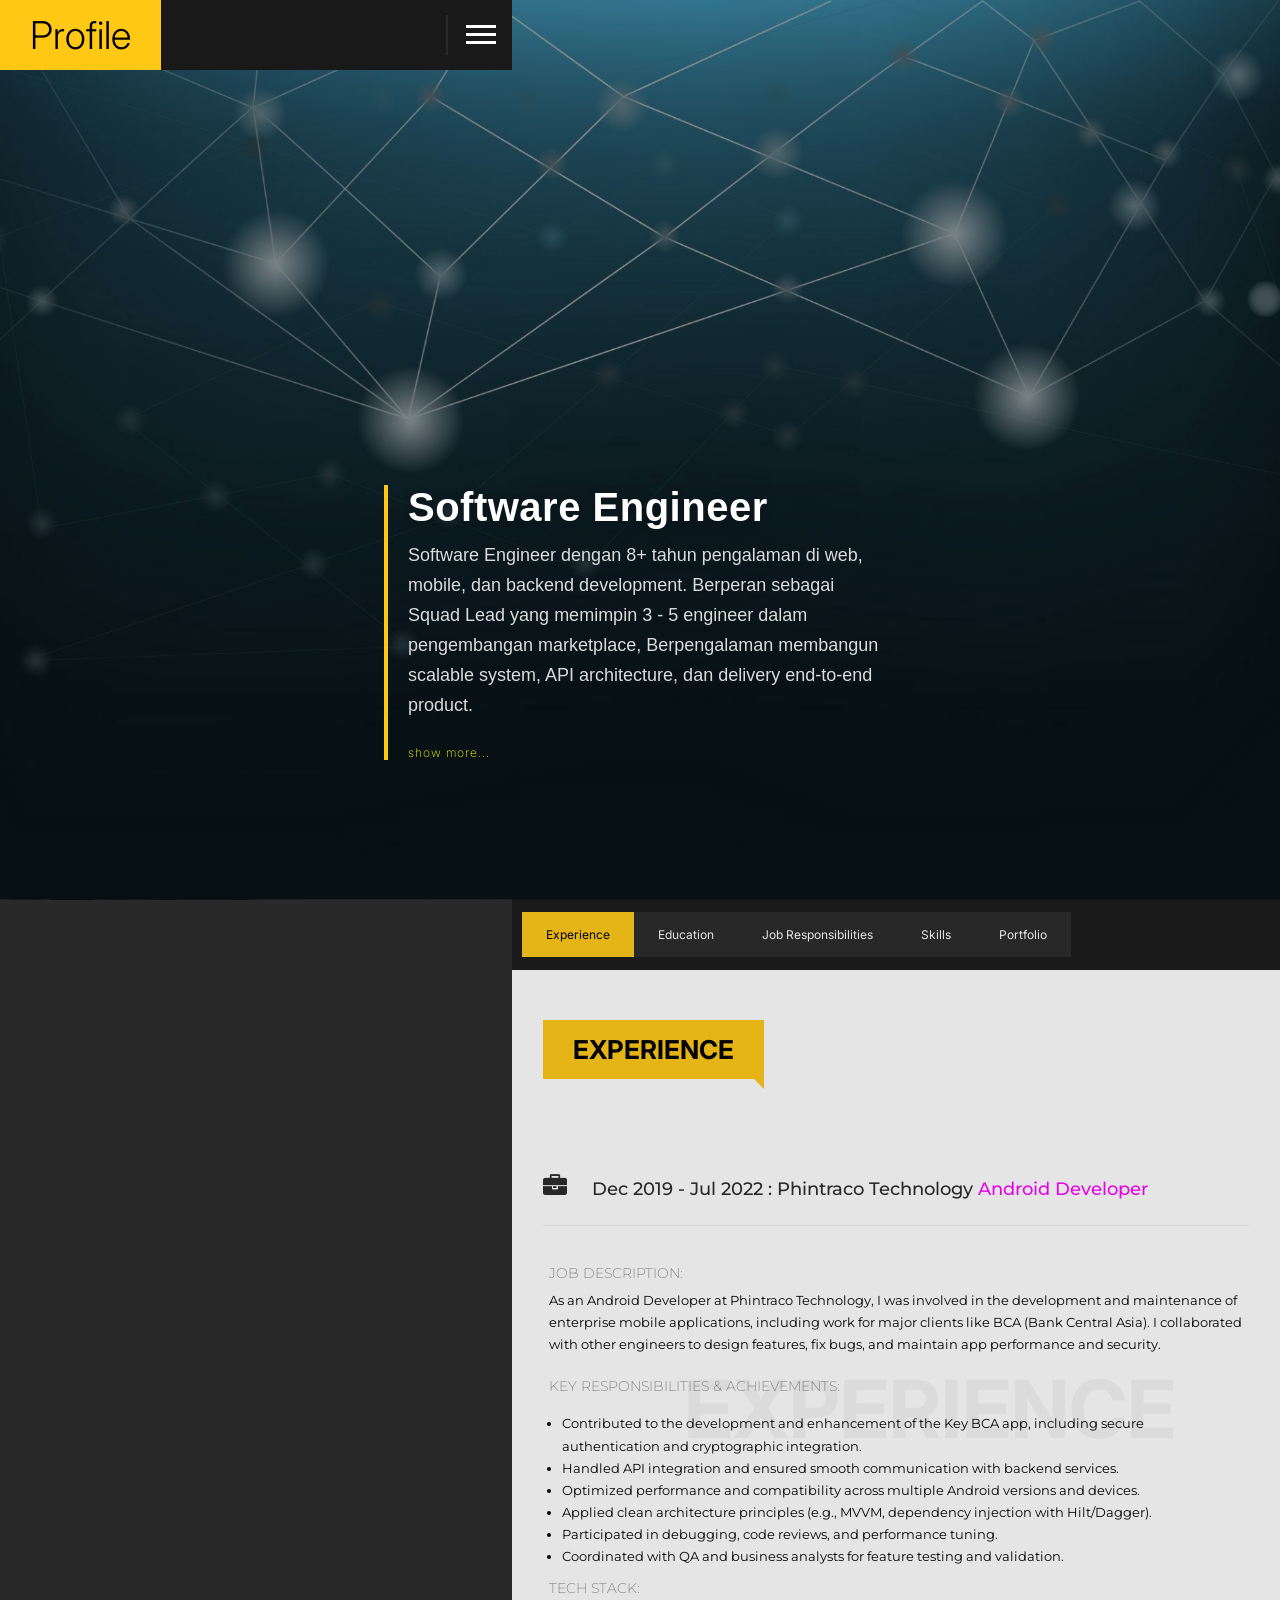
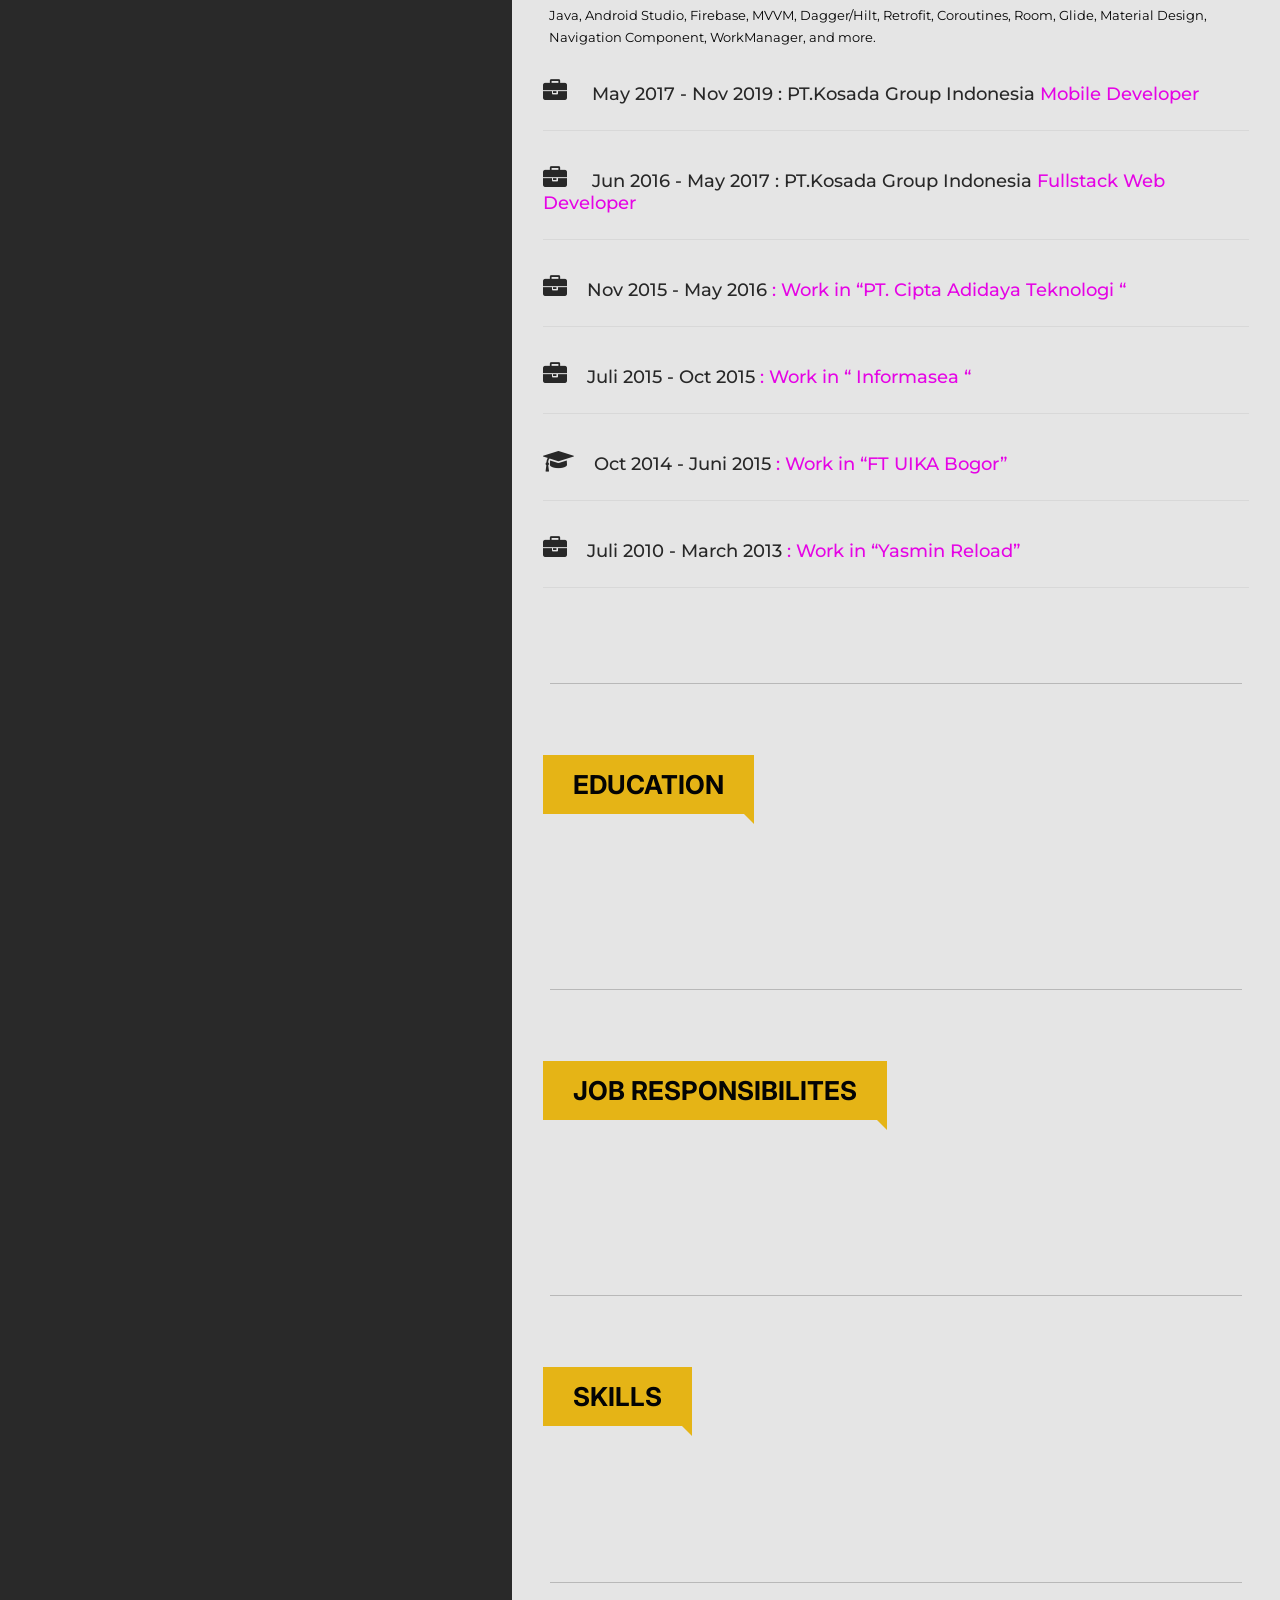
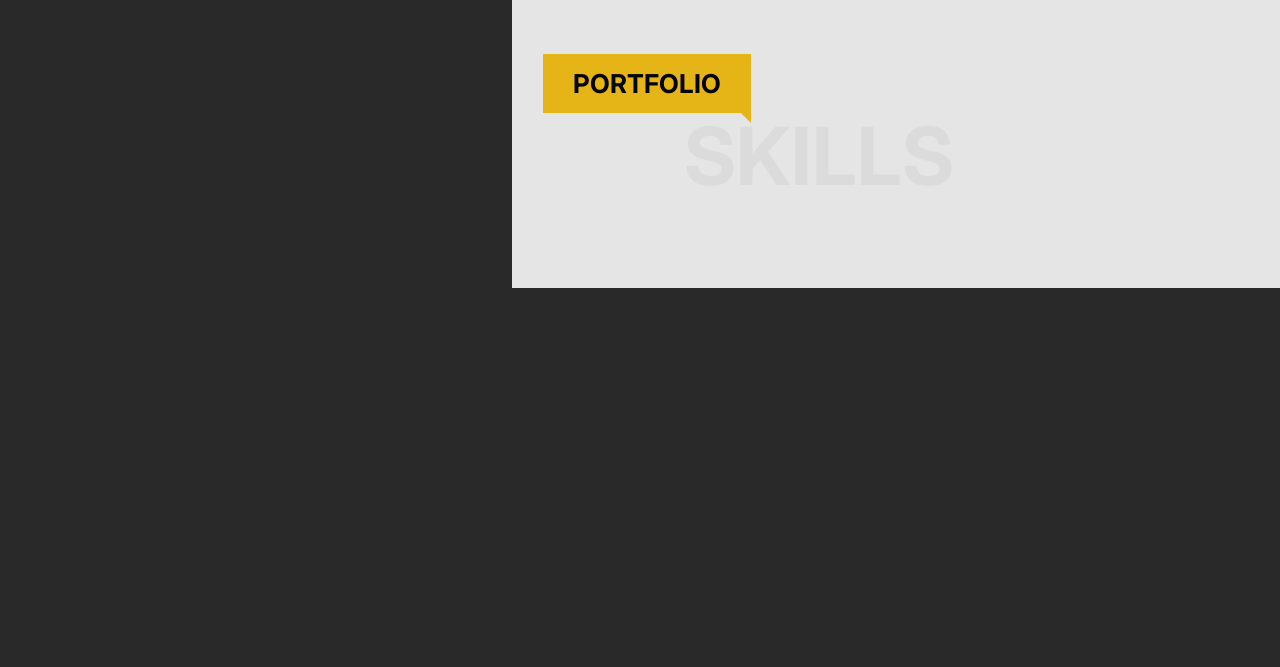
==== commit 3bf3012e: "Update header styles and modify profile section content for clarity and improved layout" ====
--- a/index.html
+++ b/index.html
@@ -34,7 +34,7 @@
     <header>
         <div class="logo-holder">
         <a href="#" >
-            <h2>Iwon</h2>
+            <h2>Profile</h2>
         </a>
         </div>
         <div class="nav-button">
@@ -84,11 +84,11 @@
 					            <h3>Software Engineer</h3>
 											<div class="hero-description">
 												Software Engineer dengan 8+ tahun pengalaman di web, mobile, dan backend development.
-												Saat ini berperan sebagai Squad Lead yang memimpin 3 - 5 engineer dalam pengembangan marketplace superapp menggunakan NestJS & Nx monorepo. <br/>
+												Berperan sebagai Squad Lead yang memimpin 3 - 5 engineer dalam pengembangan marketplace,
 												Berpengalaman membangun scalable system, API architecture, dan delivery end-to-end product.
 											</div>
 					            <div class="clearfix"></div>
-					            <h4><a href="#sec1" class="custom-scroll-link">Show More ...</a></h4>
+					            <h4><a href="#sec1" class="custom-scroll-link">show more...</a></h4>
 					        </div>
 					    </div>
 						</div>          
@@ -299,7 +299,59 @@
 													</div> 
 												</div> 
 												<div class="vc_col-sm-7 wpb_column vc_column_container ">
+													<!-- <div class="wpb_wrapper">
+													   <div class="text-title ">
+															 <h2 id="about_name" style="font-size: 12px">Software Engineer</h2>
+														 </div>
+												           
+													   <div class="text-title ">
+															 <h3 id="about_jobs">
+															 	Iwon Gunawan
+															 </h3>
+														 </div>
+												            
+													    <div class="sec-text ">
+													     	<p id="about_content">
+													     		Software Engineer dengan 8+ tahun pengalaman di web, mobile, dan backend development. Saat ini berperan sebagai Squad Lead yang memimpin 3 - 5 engineer dalam pengembangan marketplace superapp menggunakan NestJS & Nx monorepo. Berpengalaman membangun scalable system, API architecture, dan delivery end-to-end product.
+													     	</p>
+																<div class="sec-button">
+																	<div class="inline-facts-holder">
+																		<div class="inline-facts">
+																			<div class="milestone-counter">
+																				<div class="stats animaper">
+																					<div class="num" data-content="34" data-num="34"></div><h6>Finished projects</h6>
+																				</div>
+																			</div>
+																		</div>
+																	</div>
+																	<a class="btn hide-icon" href="#" target="_blank" id="about_view"><i class="fa fa-angle-right"></i><span>View Work</span></a>
+																</div>
+															</div> 
+												</div>  -->
+											</div>		
+										</div>	
+									</div>                    
+								</section> 
+              	<div class="section-separator2"></div>
+								<!--=============== END EDUCATION ===============-->
+
+								<!--=============== JOB RESPONSIBILITES ===============-->
+								<section id="job-section">
+									<div class="container">
+										<div class="section-title">
+											<h3>JOB RESPONSIBILITES</h3>
+										</div>
+																
+										<div class="wrapper-content">			
+											<div  class="vc_row wpb_row vc_row-fluid">
+												<div class="vc_col-sm-5 wpb_column vc_column_container ">
 													<div class="wpb_wrapper">
+													<div class="sec-image post-media ">
+													</div>
+													</div> 
+												</div> 
+												<div class="vc_col-sm-7 wpb_column vc_column_container ">
+													<!-- <div class="wpb_wrapper">
 													   <div class="text-title ">
 															 <h2 id="about_name" style="font-size: 12px">Software Engineer</h2>
 														 </div>
@@ -327,19 +379,85 @@
 																<a class="btn hide-icon" href="#" target="_blank" id="about_view"><i class="fa fa-angle-right"></i><span>View Work</span></a>
 															</div>
 													</div> 
-												</div> 
+												</div>  -->
 											</div>		
 										</div>	
 									</div>                    
 								</section> 
               	<div class="section-separator2"></div>
-								<!--=============== END EDUCATION ===============-->
-
-								<!--=============== JOB RESPONSIBILITES ===============-->
-								<section id="job-section">
+								<!--=============== END JOB RESPONSIBILITES ===============-->
+	 							
+			          <!--=============== SKILLS ===============-->
+                <section id="skills-section">
 									<div class="container">
 										<div class="section-title">
-											<h3>JOB RESPONSIBILITES</h3>
+										    <div class="sect-subtitle" data-top-bottom="transform: translateY(-300px);" data-bottom-top="transform: translateY(300px);">
+											<span>Skills</span>
+										    </div>
+											<h3>Skills</h3>
+									    </div>
+												
+									    <div class="wrapper-content">
+													
+									    	<div  class="vc_row wpb_row vc_row-fluid">
+									<div class="vc_col-sm-12 wpb_column vc_column_container ">
+									<!-- <div class="wpb_wrapper">
+										<div class="piechart-holder animaper " data-skcolor="#8F8F8F">
+											<div class="row">
+												<div class="piechart col-md-3">
+													<span class="chart" data-percent="86"><span class="percent"></span></span>
+													<div class="clearfix"></div>
+													<div class="skills-description"><h4>Frontend</h4></div>
+												</div>
+
+												<div class="col-md-8">
+													<div class="skillbar-box animaper">
+														<div class="custom-skillbar-title"><span>IONIC </span></div><div class="skill-bar-percent">80%</div><div class="skillbar-bg" data-percent="80%"><div class="custom-skillbar"></div></div>
+														<div class="custom-skillbar-title"><span>Bootstrap </span></div><div class="skill-bar-percent">90%</div><div class="skillbar-bg" data-percent="90%"><div class="custom-skillbar"></div></div>
+														<div class="custom-skillbar-title"><span>HTML </span></div><div class="skill-bar-percent">90%</div><div class="skillbar-bg" data-percent="90%"><div class="custom-skillbar"></div></div>
+														<div class="custom-skillbar-title"><span>CSS </span></div><div class="skill-bar-percent">80%</div><div class="skillbar-bg" data-percent="80%"><div class="custom-skillbar"></div></div>
+														<div class="custom-skillbar-title"><span>Javascript </span></div><div class="skill-bar-percent">85%</div><div class="skillbar-bg" data-percent="85%"><div class="custom-skillbar"></div></div>
+														<div class="custom-skillbar-title"><span>Jquery </span></div><div class="skill-bar-percent">90%</div><div class="skillbar-bg" data-percent="90%"><div class="custom-skillbar"></div></div>
+													</div>
+												</div>
+											</div>
+										</div>
+
+										<div class="piechart-holder animaper " data-skcolor="#8F8F8F">
+											<div class="row">
+												<div class="piechart col-md-3">
+													<span class="chart" data-percent="89"><span class="percent"></span></span>
+													<div class="clearfix"></div>
+													<div class="skills-description"><h4>Backend</h4></div>
+												</div>
+												<div class="col-md-8">
+													<div class="skillbar-box animaper">
+														<div class="custom-skillbar-title"><span>PHP </span></div><div class="skill-bar-percent">90%</div><div class="skillbar-bg" data-percent="90%"><div class="custom-skillbar"></div></div>
+														<div class="custom-skillbar-title"><span>Codeigniter </span></div><div class="skill-bar-percent">90%</div><div class="skillbar-bg" data-percent="90%"><div class="custom-skillbar"></div></div>
+														<div class="custom-skillbar-title"><span>Laravel </span></div><div class="skill-bar-percent">85%</div><div class="skillbar-bg" data-percent="85%"><div class="custom-skillbar"></div></div>
+														<div class="custom-skillbar-title"><span>Lumen </span></div><div class="skill-bar-percent">90%</div><div class="skillbar-bg" data-percent="90%"><div class="custom-skillbar"></div></div>
+														<div class="custom-skillbar-title"><span>JSON </span></div><div class="skill-bar-percent">90%</div><div class="skillbar-bg" data-percent="90%"><div class="custom-skillbar"></div></div>
+														<div class="custom-skillbar-title"><span>mySql </span></div><div class="skill-bar-percent">90%</div><div class="skillbar-bg" data-percent="90%"><div class="custom-skillbar"></div></div>
+													</div>
+												</div>
+											</div>
+										</div>
+
+									</div>  -->
+									</div> 
+									</div>
+										
+									    </div>	
+									</div>                    
+								</section>
+								<div class="section-separator2"></div>
+			          <!--=============== END SKILLS ===============-->
+
+								<!--=============== PORTFOLIO ===============-->
+								<section id="portfolio-section">
+									<div class="container">
+										<div class="section-title">
+											<h3>PORTFOLIO</h3>
 										</div>
 																
 										<div class="wrapper-content">			
@@ -351,7 +469,7 @@
 													</div> 
 												</div> 
 												<div class="vc_col-sm-7 wpb_column vc_column_container ">
-													<div class="wpb_wrapper">
+													<!-- <div class="wpb_wrapper">
 													   <div class="text-title ">
 															 <h2 id="about_name" style="font-size: 12px">Software Engineer</h2>
 														 </div>
@@ -379,125 +497,7 @@
 																<a class="btn hide-icon" href="#" target="_blank" id="about_view"><i class="fa fa-angle-right"></i><span>View Work</span></a>
 															</div>
 													</div> 
-												</div> 
-											</div>		
-										</div>	
-									</div>                    
-								</section> 
-              	<div class="section-separator2"></div>
-								<!--=============== END JOB RESPONSIBILITES ===============-->
-	 							
-			          <!--=============== SKILLS ===============-->
-                <section id="skills-section">
-									<div class="container">
-										<div class="section-title">
-										    <div class="sect-subtitle" data-top-bottom="transform: translateY(-300px);" data-bottom-top="transform: translateY(300px);">
-											<span>Skills</span>
-										    </div>
-											<h3>Skills</h3>
-									    </div>
-												
-									    <div class="wrapper-content">
-													
-									    	<div  class="vc_row wpb_row vc_row-fluid">
-									<div class="vc_col-sm-12 wpb_column vc_column_container ">
-									<div class="wpb_wrapper">
-										<div class="piechart-holder animaper " data-skcolor="#8F8F8F">
-											<div class="row">
-												<div class="piechart col-md-3">
-													<span class="chart" data-percent="86"><span class="percent"></span></span>
-													<div class="clearfix"></div>
-													<div class="skills-description"><h4>Frontend</h4></div>
-												</div>
-
-												<div class="col-md-8">
-													<div class="skillbar-box animaper">
-														<div class="custom-skillbar-title"><span>IONIC </span></div><div class="skill-bar-percent">80%</div><div class="skillbar-bg" data-percent="80%"><div class="custom-skillbar"></div></div>
-														<div class="custom-skillbar-title"><span>Bootstrap </span></div><div class="skill-bar-percent">90%</div><div class="skillbar-bg" data-percent="90%"><div class="custom-skillbar"></div></div>
-														<div class="custom-skillbar-title"><span>HTML </span></div><div class="skill-bar-percent">90%</div><div class="skillbar-bg" data-percent="90%"><div class="custom-skillbar"></div></div>
-														<div class="custom-skillbar-title"><span>CSS </span></div><div class="skill-bar-percent">80%</div><div class="skillbar-bg" data-percent="80%"><div class="custom-skillbar"></div></div>
-														<div class="custom-skillbar-title"><span>Javascript </span></div><div class="skill-bar-percent">85%</div><div class="skillbar-bg" data-percent="85%"><div class="custom-skillbar"></div></div>
-														<div class="custom-skillbar-title"><span>Jquery </span></div><div class="skill-bar-percent">90%</div><div class="skillbar-bg" data-percent="90%"><div class="custom-skillbar"></div></div>
-													</div>
-												</div>
-											</div>
-										</div>
-
-										<div class="piechart-holder animaper " data-skcolor="#8F8F8F">
-											<div class="row">
-												<div class="piechart col-md-3">
-													<span class="chart" data-percent="89"><span class="percent"></span></span>
-													<div class="clearfix"></div>
-													<div class="skills-description"><h4>Backend</h4></div>
-												</div>
-												<div class="col-md-8">
-													<div class="skillbar-box animaper">
-														<div class="custom-skillbar-title"><span>PHP </span></div><div class="skill-bar-percent">90%</div><div class="skillbar-bg" data-percent="90%"><div class="custom-skillbar"></div></div>
-														<div class="custom-skillbar-title"><span>Codeigniter </span></div><div class="skill-bar-percent">90%</div><div class="skillbar-bg" data-percent="90%"><div class="custom-skillbar"></div></div>
-														<div class="custom-skillbar-title"><span>Laravel </span></div><div class="skill-bar-percent">85%</div><div class="skillbar-bg" data-percent="85%"><div class="custom-skillbar"></div></div>
-														<div class="custom-skillbar-title"><span>Lumen </span></div><div class="skill-bar-percent">90%</div><div class="skillbar-bg" data-percent="90%"><div class="custom-skillbar"></div></div>
-														<div class="custom-skillbar-title"><span>JSON </span></div><div class="skill-bar-percent">90%</div><div class="skillbar-bg" data-percent="90%"><div class="custom-skillbar"></div></div>
-														<div class="custom-skillbar-title"><span>mySql </span></div><div class="skill-bar-percent">90%</div><div class="skillbar-bg" data-percent="90%"><div class="custom-skillbar"></div></div>
-													</div>
-												</div>
-											</div>
-										</div>
-
-									</div> 
-									</div> 
-									</div>
-										
-									    </div>	
-									</div>                    
-								</section>
-								<div class="section-separator2"></div>
-			          <!--=============== END SKILLS ===============-->
-
-								<!--=============== PORTFOLIO ===============-->
-								<section id="portfolio-section">
-									<div class="container">
-										<div class="section-title">
-											<h3>PORTFOLIO</h3>
-										</div>
-																
-										<div class="wrapper-content">			
-											<div  class="vc_row wpb_row vc_row-fluid">
-												<div class="vc_col-sm-5 wpb_column vc_column_container ">
-													<div class="wpb_wrapper">
-													<div class="sec-image post-media ">
-													</div>
-													</div> 
-												</div> 
-												<div class="vc_col-sm-7 wpb_column vc_column_container ">
-													<div class="wpb_wrapper">
-													   <div class="text-title ">
-															 <h2 id="about_name" style="font-size: 12px">Software Engineer</h2>
-														 </div>
-												           
-													   <div class="text-title ">
-															 <h3 id="about_jobs">
-															 	Iwon Gunawan
-															 </h3>
-														 </div>
-												            
-													     <div class="sec-text ">
-													     	<p id="about_content">
-													     		Software Engineer dengan 8+ tahun pengalaman di web, mobile, dan backend development. Saat ini berperan sebagai Squad Lead yang memimpin 3 - 5 engineer dalam pengembangan marketplace superapp menggunakan NestJS & Nx monorepo. Berpengalaman membangun scalable system, API architecture, dan delivery end-to-end product.
-													     	</p>
-													    <div class="sec-button">
-																<div class="inline-facts-holder">
-																	<div class="inline-facts">
-																		<div class="milestone-counter">
-																			<div class="stats animaper">
-																				<div class="num" data-content="34" data-num="34"></div><h6>Finished projects</h6>
-																			</div>
-																		</div>
-																	</div>
-																</div>
-																<a class="btn hide-icon" href="#" target="_blank" id="about_view"><i class="fa fa-angle-right"></i><span>View Work</span></a>
-															</div>
-													</div> 
-												</div> 
+												</div>  -->
 											</div>		
 										</div>	
 									</div>                    
--- a/assets/css/style.css
+++ b/assets/css/style.css
@@ -760,8 +760,9 @@
   margin-top: 10px;
   font-family: "Poppins", sans-serif;
   font-weight: 400;
-  font-size: 15px;
-  line-height: 26px;
+  font-size: 18px;
+  line-height: 30px;
+  margin-bottom: 15px;
 }
 .halig-center h3,
 .halig-center h4 {
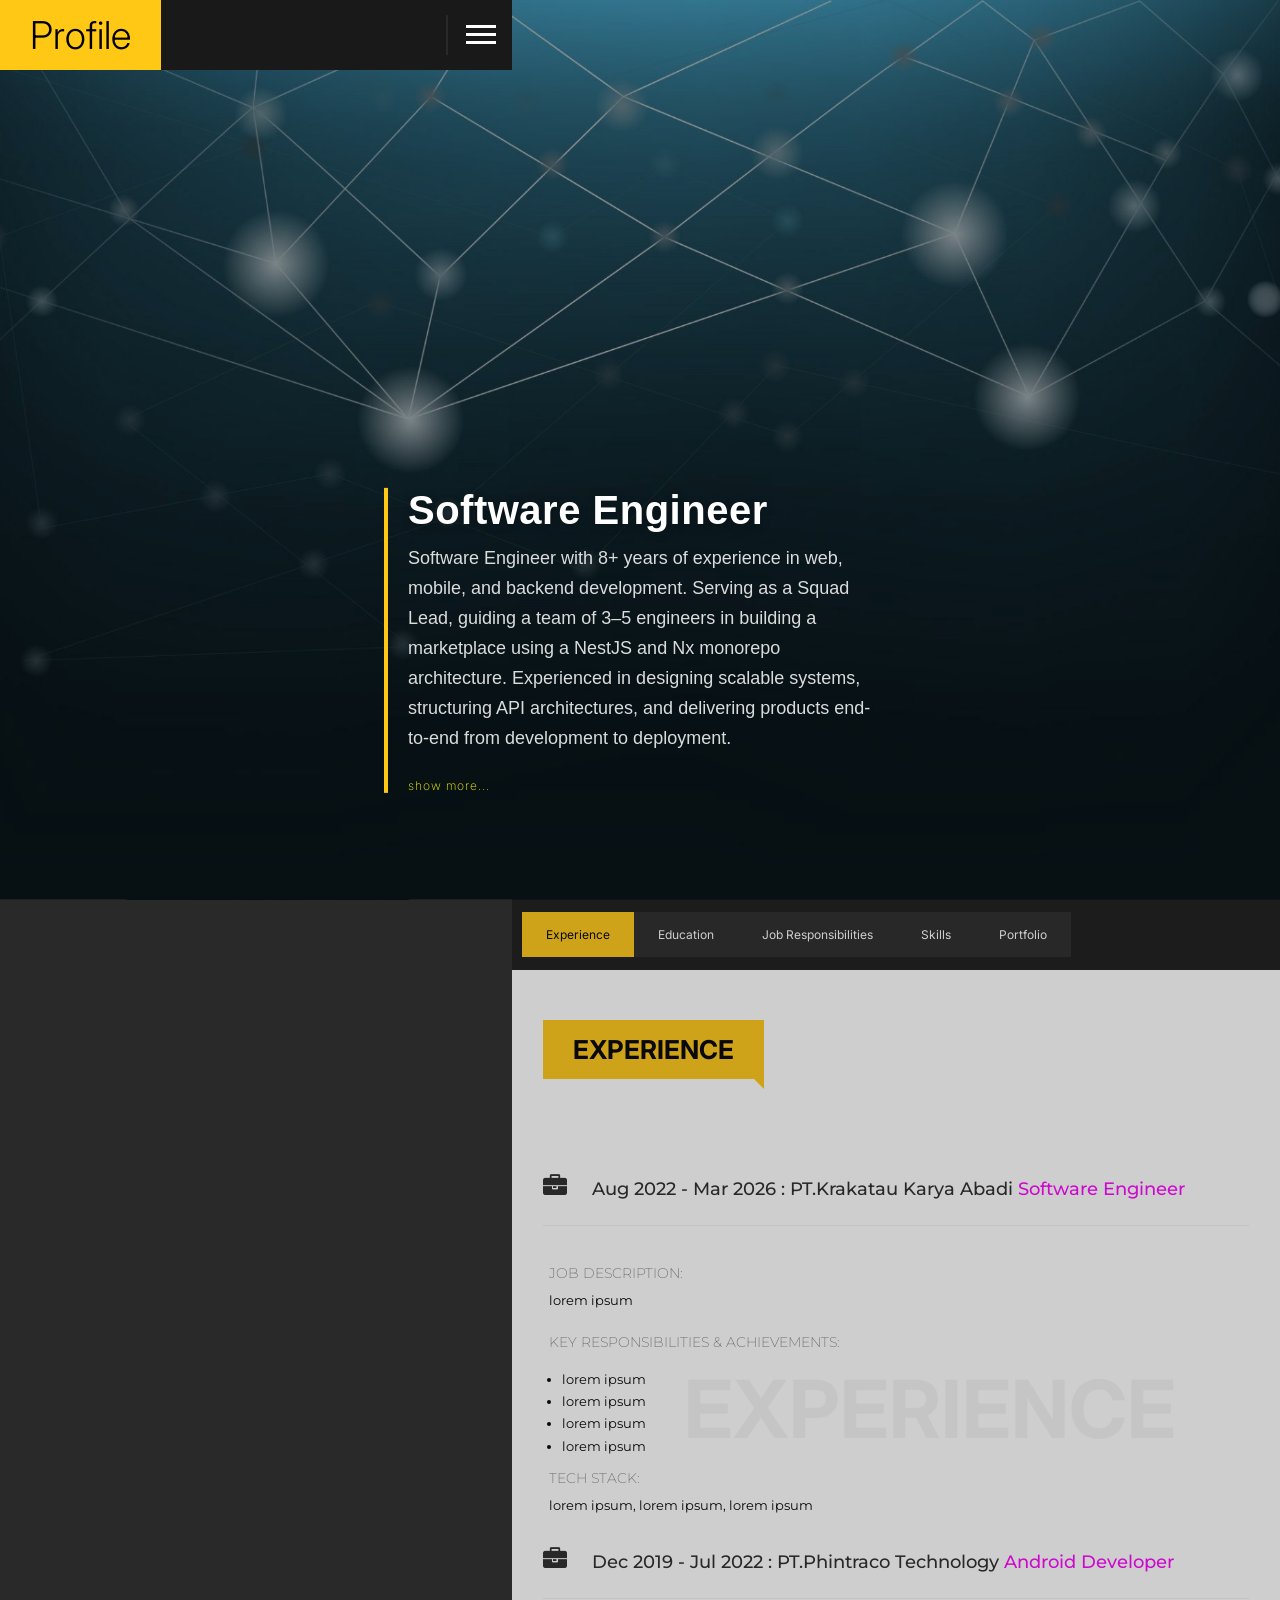
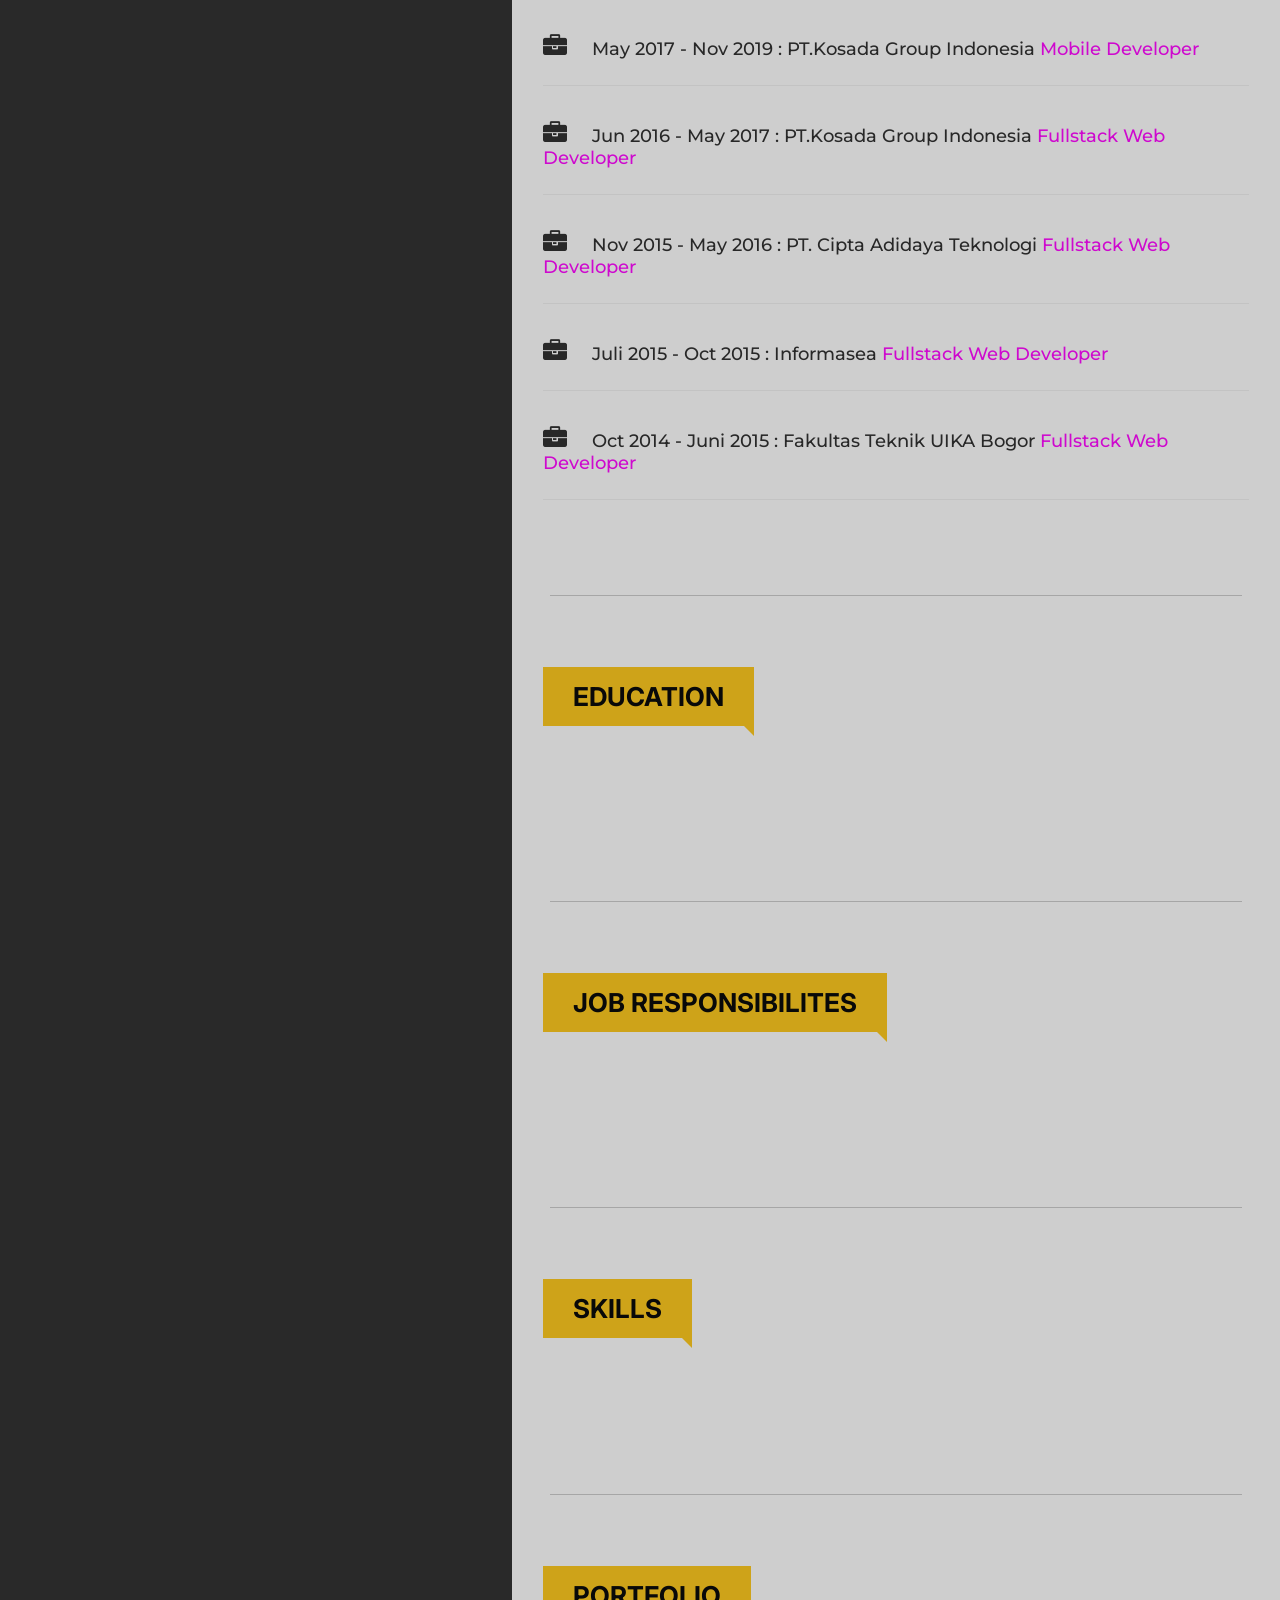
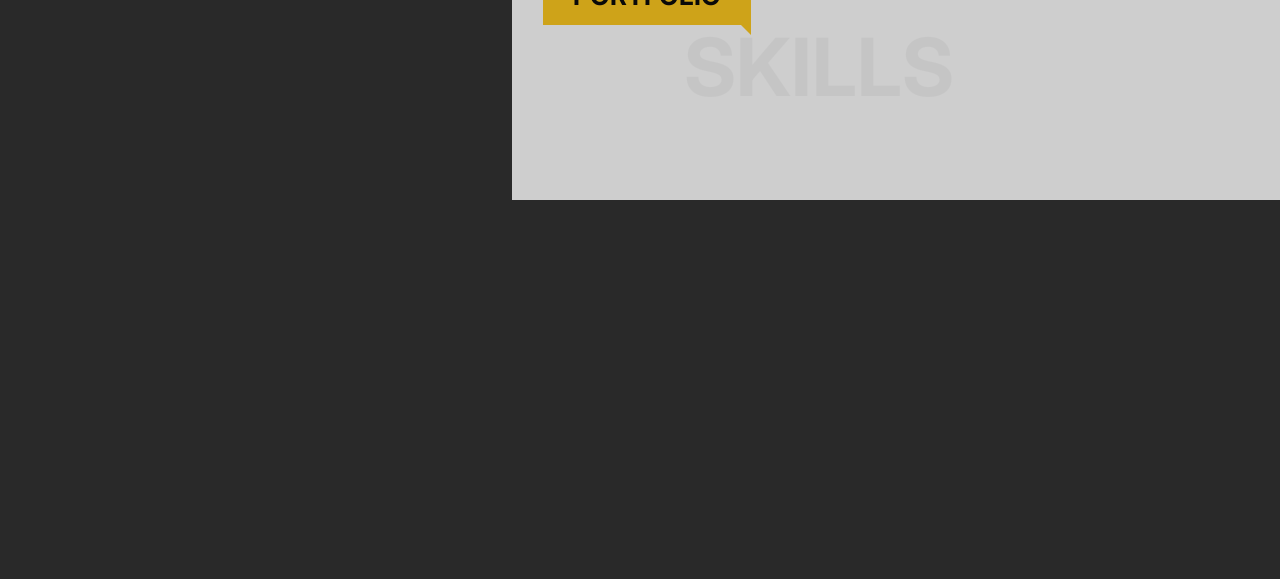
==== commit 10d48152: "Update work experience section: Revise job descriptions, responsibilities, and tech stacks for clari" ====
--- a/index.html
+++ b/index.html
@@ -83,9 +83,9 @@
 					        <div class="hero-wrap" data-top-bottom="transform: translateY(-150px);" data-bottom-top="transform: translateY(150px);">
 					            <h3>Software Engineer</h3>
 											<div class="hero-description">
-												Software Engineer dengan 8+ tahun pengalaman di web, mobile, dan backend development.
-												Berperan sebagai Squad Lead yang memimpin 3 - 5 engineer dalam pengembangan marketplace,
-												Berpengalaman membangun scalable system, API architecture, dan delivery end-to-end product.
+												Software Engineer with 8+ years of experience in web, mobile, and backend development. 
+												Serving as a Squad Lead, guiding a team of 3–5 engineers in building a marketplace using a NestJS and Nx monorepo architecture. 
+												Experienced in designing scalable systems, structuring API architectures, and delivering products end-to-end from development to deployment.
 											</div>
 					            <div class="clearfix"></div>
 					            <h4><a href="#sec1" class="custom-scroll-link">show more...</a></h4>
@@ -149,128 +149,162 @@
 										<div class="sec-resume "><div class="accordion" data-name="1">
 											<div class="accordion-title transition">
 												<h5><a href="#"><i class="fa fa-briefcase"></i>
-													Dec 2019 - Jul 2022 : Phintraco Technology  <span>Android Developer</span>
+													Aug 2022 - Mar 2026 : PT.Krakatau Karya Abadi <span>Software Engineer</span>
 												</a></h5>
 											</div>
-												<div class="accordion-inner">
-														<h4>Job Description:</h4>
-														As an Android Developer at Phintraco Technology, I was involved in the development and maintenance of enterprise mobile applications, including work for major clients like BCA (Bank Central Asia). I collaborated with other engineers to design features, fix bugs, and maintain app performance and security.
-
-														<h4>Key Responsibilities & Achievements:</h4>
-														<ul>
-															<li>Contributed to the development and enhancement of the Key BCA app, including secure authentication and cryptographic integration.</li>
-															<li>Handled API integration and ensured smooth communication with backend services.</li>
-															<li>Optimized performance and compatibility across multiple Android versions and devices.</li>
-															<li>Applied clean architecture principles (e.g., MVVM, dependency injection with Hilt/Dagger).</li>
-															<li>Participated in debugging, code reviews, and performance tuning.</li>
-															<li>Coordinated with QA and business analysts for feature testing and validation.</li>
-														</ul>
-
-														<h4>Tech Stack:</h4>
-														Java, Android Studio, Firebase, MVVM, Dagger/Hilt, Retrofit, Coroutines, Room, Glide, Material Design, Navigation Component, WorkManager, and more.
-												</div>
-
+                      <div class="accordion-inner">
+                          <h4>Job Description:</h4>
+                          lorem ipsum
+
+                          <h4>Key Responsibilities & Achievements:</h4>
+                          <ul>
+                            <li>lorem ipsum</li>
+                            <li>lorem ipsum</li>
+                            <li>lorem ipsum</li>
+                            <li>lorem ipsum</li>
+                          </ul>
+
+                          <h4>Tech Stack:</h4>
+                          lorem ipsum, lorem ipsum, lorem ipsum
+                      </div>
+
+                      <div class="accordion-title transition">
+												<h5><a href="#"><i class="fa fa-briefcase"></i>
+													Dec 2019 - Jul 2022 : PT.Phintraco Technology  <span>Android Developer</span>
+												</a></h5>
+											</div>
+                      <div class="accordion-inner">
+                          <h4>Job Description:</h4>
+                          As an Android Developer at Phintraco Technology, I was involved in the development and maintenance of enterprise mobile applications, including work for major clients like BCA (Bank Central Asia). I collaborated with other engineers to design features, fix bugs, and maintain app performance and security.
+
+                          <h4>Key Responsibilities & Achievements:</h4>
+                          <ul>
+                            <li>Contributed to the development and enhancement of the Key BCA app, including secure authentication and cryptographic integration.</li>
+                            <li>Handled API integration and ensured smooth communication with backend services.</li>
+                            <li>Optimized performance and compatibility across multiple Android versions and devices.</li>
+                            <li>Applied clean architecture principles (e.g., MVVM, dependency injection with Hilt/Dagger).</li>
+                            <li>Participated in debugging, code reviews, and performance tuning.</li>
+                            <li>Coordinated with QA and business analysts for feature testing and validation.</li>
+                          </ul>
+
+                          <h4>Tech Stack:</h4>
+                          Java, Android Studio, Firebase, MVVM, Dagger/Hilt, Retrofit, Coroutines, Room, Glide, Material Design, Navigation Component, WorkManager, and more.
+                      </div>
 
 											<div class="accordion-title transition">
 												<h5><a href="#"><i class="fa fa-briefcase"></i>
 													May 2017 - Nov 2019 : PT.Kosada Group Indonesia <span>Mobile Developer</span>
 												</a></h5>
 											</div>
-												<div class="accordion-inner">
-														<b>Job Description:</b><br/>
-														As a Mobile Developer at Barantum.com, I was responsible for developing and maintaining mobile CRM applications on both Android and iOS platforms using Ionic Framework. I collaborated with designers, QA/QC teams, and backend developers to deliver user-centric features and ensure cross-platform consistency.
-														<br/><br/>
-
-														<b>Key Responsibilities & Achievements:</b>
-														<ul>
-															<li>Built and maintained hybrid mobile apps for Android and iOS using Ionic Framework (with Angular, HTML5, TypeScript).</li>
-															<li>Developed core CRM modules including customer management, activity tracking, deal pipelines, task scheduling, and reporting.</li>
-															<li>Coordinated with QA/QC teams to align development with business requirements and testing scenarios.</li>
-															<li>Worked closely with UI/UX designers to implement clean, responsive mobile interfaces.</li>
-															<li>Created accurate work timelines and submitted daily and weekly reports to team leads.</li>
-															<li>Conducted basic functional testing prior to deployment.</li>
-															<li>Delegated tasks and helped coordinate responsibilities within the mobile development team.</li>	
-														</ul><br />
-
-														<b>Tech Stack:</b>
-														Ionic Framework, Angular, TypeScript, HTML5, SCSS, Cordova/Capacitor, REST API, Git
-												</div>
+                      <div class="accordion-inner">
+                          <h4>Job Description:</h4>
+                          As a Mobile Developer at Barantum.com, I was responsible for developing and maintaining mobile CRM applications on both Android and iOS platforms using Ionic Framework. I collaborated with designers, QA/QC teams, and backend developers to deliver user-centric features and ensure cross-platform consistency.
+
+                          <h4>Key Responsibilities & Achievements:</h4>
+                          <ul>
+                            <li>Built and maintained hybrid mobile apps for Android and iOS using Ionic Framework (with Angular, HTML5, TypeScript).</li>
+                            <li>Developed core CRM modules including customer management, activity tracking, deal pipelines, task scheduling, and reporting.</li>
+                            <li>Coordinated with QA/QC teams to align development with business requirements and testing scenarios.</li>
+                            <li>Worked closely with UI/UX designers to implement clean, responsive mobile interfaces.</li>
+                            <li>Created accurate work timelines and submitted daily and weekly reports to team leads.</li>
+                            <li>Conducted basic functional testing prior to deployment.</li>
+                            <li>Delegated tasks and helped coordinate responsibilities within the mobile development team.</li>	
+                          </ul>
+
+                          <h4>Tech Stack:</h4>
+                          Ionic Framework, Angular, TypeScript, HTML5, SCSS, Cordova/Capacitor, REST API, Git
+                      </div>
 
 											<div class="accordion-title transition">
 												<h5><a href="#"><i class="fa fa-briefcase"></i>
 													Jun 2016 - May 2017 : PT.Kosada Group Indonesia <span>Fullstack Web Developer</span>
 												</a></h5>
 											</div>
-												<div class="accordion-inner">
-														<b>Job Description:</b><br/>
-														As a fullstack Web Developer at Barantum.com, I was responsible for developing and maintaining a web-based CRM platform tailored to business needs. I worked closely with product managers and QA to deliver key features that supported sales teams and customer service operations.
-														<br/><br/>
-
-														<b>Key Responsibilities & Achievements:</b>
-														<ul>
-															<li>Built and maintained core CRM modules including Dashboard, Customer Management, Activity Logs, Deal Pipelines, Reports etc.</li>
-															<li>Developed user-friendly interfaces with HTML5, CSS3, JavaScript, jQuery, and Bootstrap.</li>
-															<li>Designed and implemented backend logic using PHP (Laravel framework) and MySQL as the database.</li>
-															<li>Created APIs for dynamic content rendering and integrated AJAX for seamless user experience.</li>
-															<li>Collaborated with QA to perform functional and regression testing.</li>
-															<li>Delivered accurate work estimations and submitted structured daily & weekly reports to supervisors.</li>
-															<li>Conducted refactoring and optimization to improve code readability and performance.</li>
-														</ul><br />
-
-														<b>Tech Stack:</b>
-														PHP (Laravel), MySQL, JavaScript, jQuery, HTML5, CSS3, Bootstrap, AJAX
-												</div>
+                      <div class="accordion-inner">
+                          <h4>Job Description:</h4>
+                          As a fullstack Web Developer at Barantum.com, I was responsible for developing and maintaining a web-based CRM platform tailored to business needs. I worked closely with product managers and QA to deliver key features that supported sales teams and customer service operations.
+
+                          <h4>Key Responsibilities & Achievements:</h4>
+                          <ul>
+                            <li>Built and maintained core CRM modules including Dashboard, Customer Management, Activity Logs, Deal Pipelines, Reports etc.</li>
+                            <li>Developed user-friendly interfaces with HTML5, CSS3, JavaScript, jQuery, and Bootstrap.</li>
+                            <li>Designed and implemented backend logic using PHP (Laravel framework) and MySQL as the database.</li>
+                            <li>Created APIs for dynamic content rendering and integrated AJAX for seamless user experience.</li>
+                            <li>Collaborated with QA to perform functional and regression testing.</li>
+                            <li>Delivered accurate work estimations and submitted structured daily & weekly reports to supervisors.</li>
+                            <li>Conducted refactoring and optimization to improve code readability and performance.</li>
+                          </ul>
+
+                          <h4>Tech Stack:</h4>
+                          PHP (Laravel), MySQL, JavaScript, jQuery, HTML5, CSS3, Bootstrap, AJAX
+                      </div>
 
 											<div class="accordion-title transition">
-												<h5><a href="#"><i class="fa fa-briefcase"></i>Nov 2015 - May 2016 <span> : </span><span>Work in &#8220;PT. Cipta Adidaya Teknologi &#8220;</span></a></h5></div>
-												<div class="accordion-inner">
-													<h4><b>Mobile Developer</b></h4>
-
-														Job Description :
-														<ul>
-															<li>Develop and maintain applications</li>
-															<li>Make a report on the estimated work (timeline)</li>
-															<li>Make daily and weekly work reports</li>
-															<li>coordination with client</li>
-															<li>presentation of the results of system development</li>
-															<li>Develop <br/>
-																e-letter LEMSANEG<br />
-																bank soal LEMSANEG<br />
-																e-absensi LEMSANEG<br />
-															</li>
-														</ul>
-												</div>
+												<h5><a href="#"><i class="fa fa-briefcase"></i>
+                          Nov 2015 - May 2016 : PT. Cipta Adidaya Teknologi <span>Fullstack Web Developer</span>
+                        </a></h5>
+                      </div>
+                      <div class="accordion-inner">
+                          <h4>Job Description:</h4>
+                          lorem ipsum
+
+                          <h4>Key Responsibilities & Achievements:</h4>
+                          <ul>
+                            <li>lorem ipsum</li>
+                            <li>lorem ipsum</li>
+                            <li>lorem ipsum</li>
+                            <li>lorem ipsum</li>
+                          </ul>
+
+                          <h4>Tech Stack:</h4>
+                          lorem ipsum, lorem ipsum, lorem ipsum
+                      </div>
 
 											<div class="accordion-title transition">
-												<h5><a href="#"><i class="fa fa-briefcase"></i>Juli 2015 - Oct 2015 <span> : </span><span>Work in &#8220; Informasea &#8220;</span></a></h5></div>
-												<div class="accordion-inner">
-													<h4><b>Mobile Programming</b></h4>
-
-														Job Description :
-														<ul>
-															<li>Develop and maintain Informasea.com applications</li>
-															<li>Make a report on the estimated work (timeline)</li>
-															<li>Make daily and weekly work reports</li>
-															<li>Develop <br/>
-																informasea app : <i>https://informase.com</i> <br />
-																informasea alpha : <i>https://alpha.informasea.com</i> <br/>
-																informasea agent : <i>https://agent.informasea.com</i>
-															</li>
-														</ul>
-												</div>
+												<h5><a href="#"><i class="fa fa-briefcase"></i>
+                          Juli 2015 - Oct 2015 : Informasea <span> Fullstack Web Developer</span>
+                        </a></h5>
+                      </div>
+                      <div class="accordion-inner">
+
+                          <h4>Job Description:</h4>
+                          lorem ipsum
+                          
+                          <h4>Key Responsibilities & Achievements:</h4>
+                          <ul>
+                            <li>Develop and maintain Informasea.com applications</li>
+                            <li>Make a report on the estimated work (timeline)</li>
+                            <li>Make daily and weekly work reports</li>
+                            <li>Develop <br/>
+                              informasea app : <i>https://informase.com</i> <br />
+                              informasea alpha : <i>https://alpha.informasea.com</i> <br/>
+                              informasea agent : <i>https://agent.informasea.com</i>
+                            </li>
+                          </ul>
+
+                          <h4>Tech Stack:</h4>
+                          lorem ipsum, lorem ipsum, lorem ipsum
+                      </div>
 											
 											<div class="accordion-title transition">
-												<h5><a href="#"><i class="fa fa-graduation-cap"></i>Oct 2014 - Juni 2015 <span> : </span><span>Work in &#8220;FT UIKA Bogor&#8221;</span></a></h5></div>
-												<div class="accordion-inner">
-													<h4><b>Web Programming</b></h4>
-												</div>
-
-											<div class="accordion-title transition">
-												<h5><a href="#"><i class="fa fa-briefcase"></i>Juli 2010 - March 2013 <span> : </span><span>Work in &#8220;Yasmin Reload&#8221;</span></a></h5></div>
-												<div class="accordion-inner">
-													<h4><b>Admin Server Pulsa</b></h4>
-												</div>
-
+												<h5><a href="#"><i class="fa fa-briefcase"></i>
+                          Oct 2014 - Juni 2015 : Fakultas Teknik UIKA Bogor <span> Fullstack Web Developer</span>
+                        </a></h5>
+                      </div>
+                      <div class="accordion-inner">
+                        <h4>Job Description:</h4>
+                        lorem ipsum lorem ipsum 
+
+                        <h4>Key Responsibilities & Achievements:</h4>
+                        <ul>
+                          <li>lorem ipsum</li>
+                          <li>lorem ipsum</li>
+                          <li>lorem ipsum</li>
+                          <li>lorem ipsum</li>
+                        </ul>
+                        <h4>Tech Stack:</h4>  
+                          lorem ipsum, lorem ipsum, lorem ipsum
+                      </div>
 
 										</div></div>
 										</div> 
